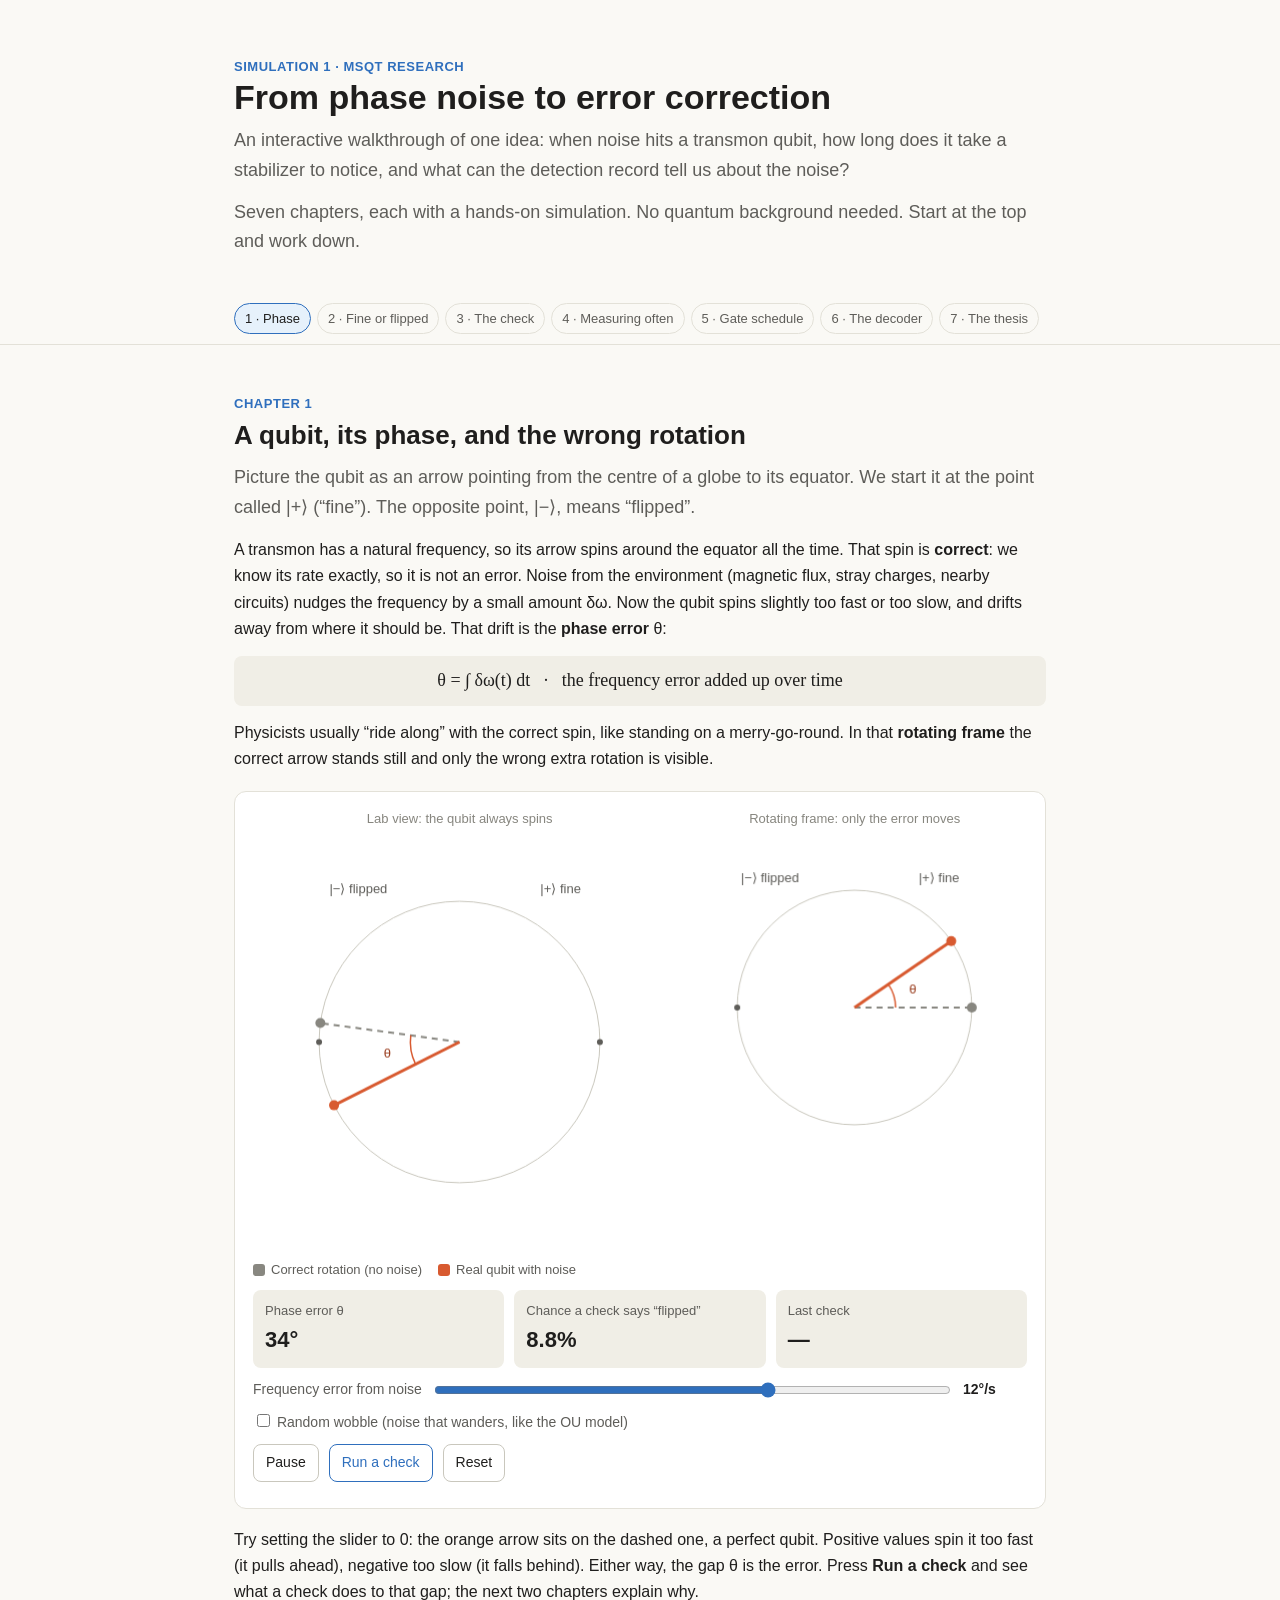
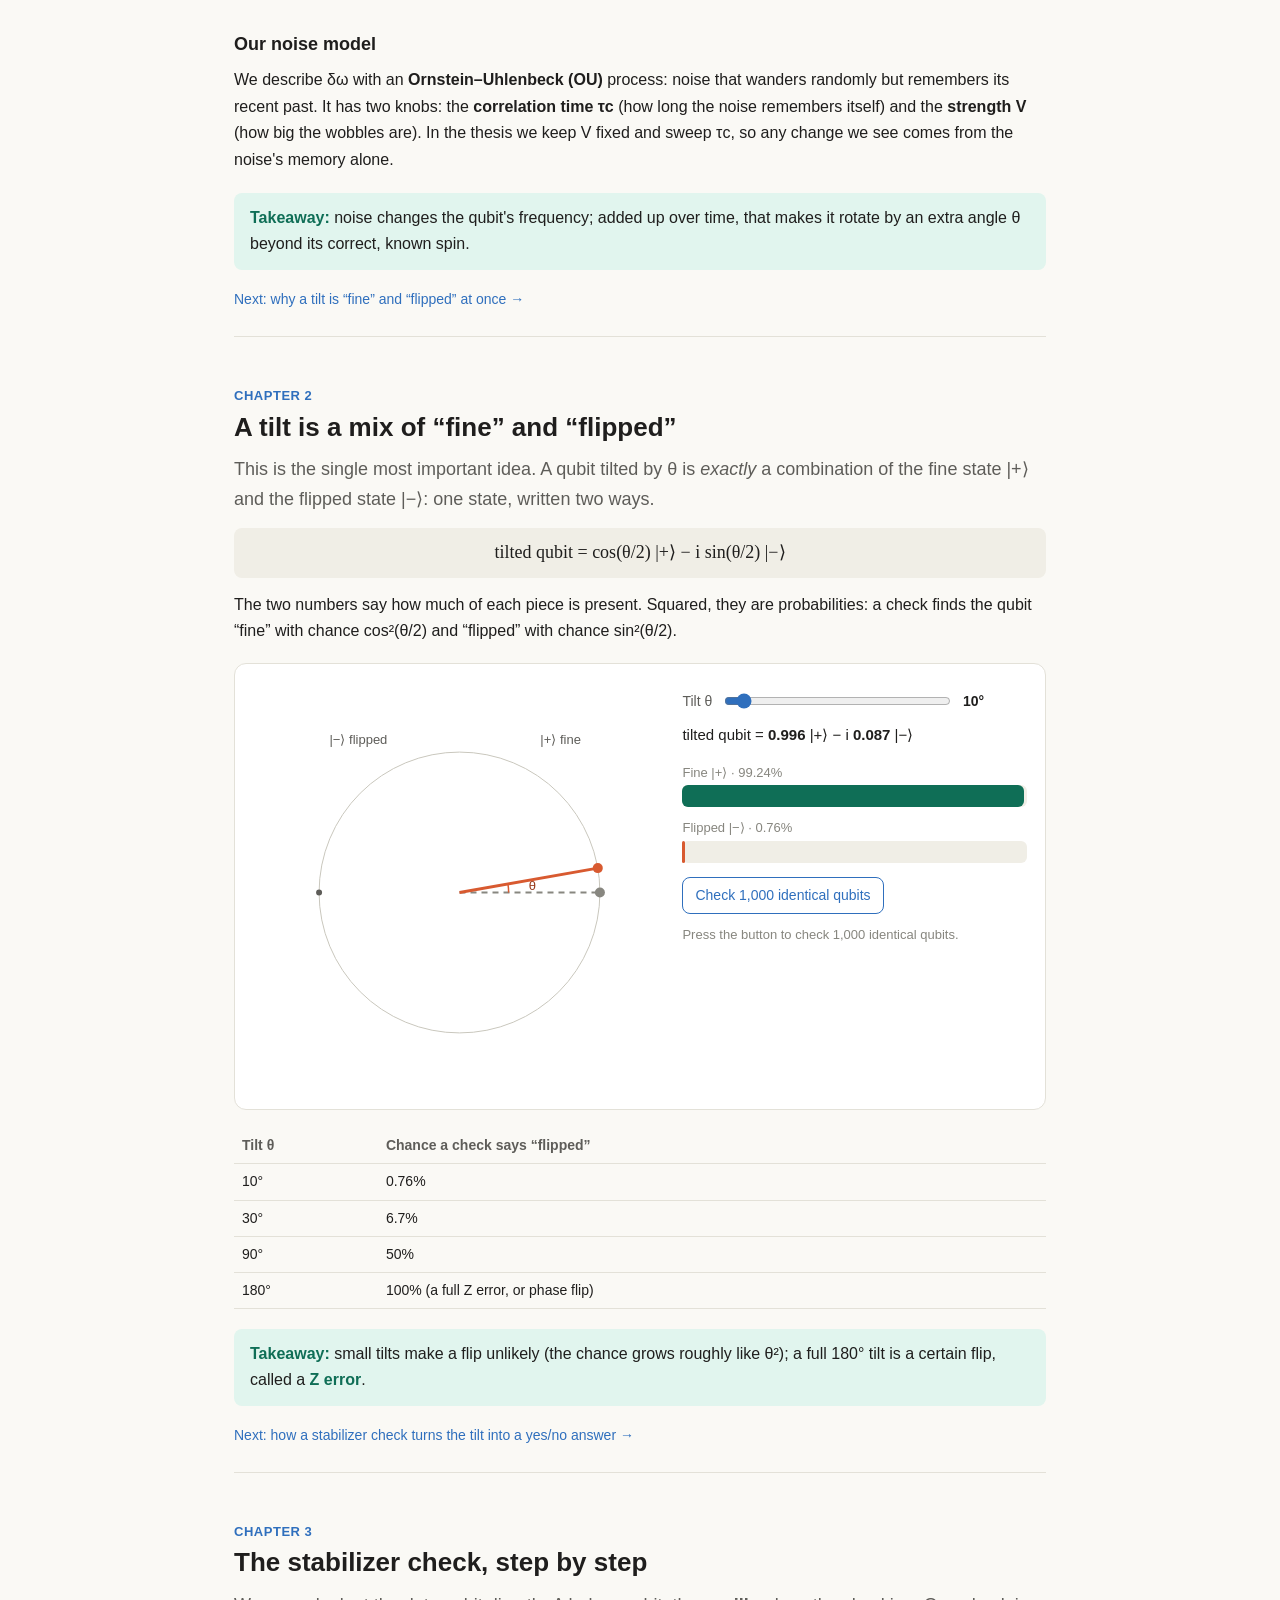
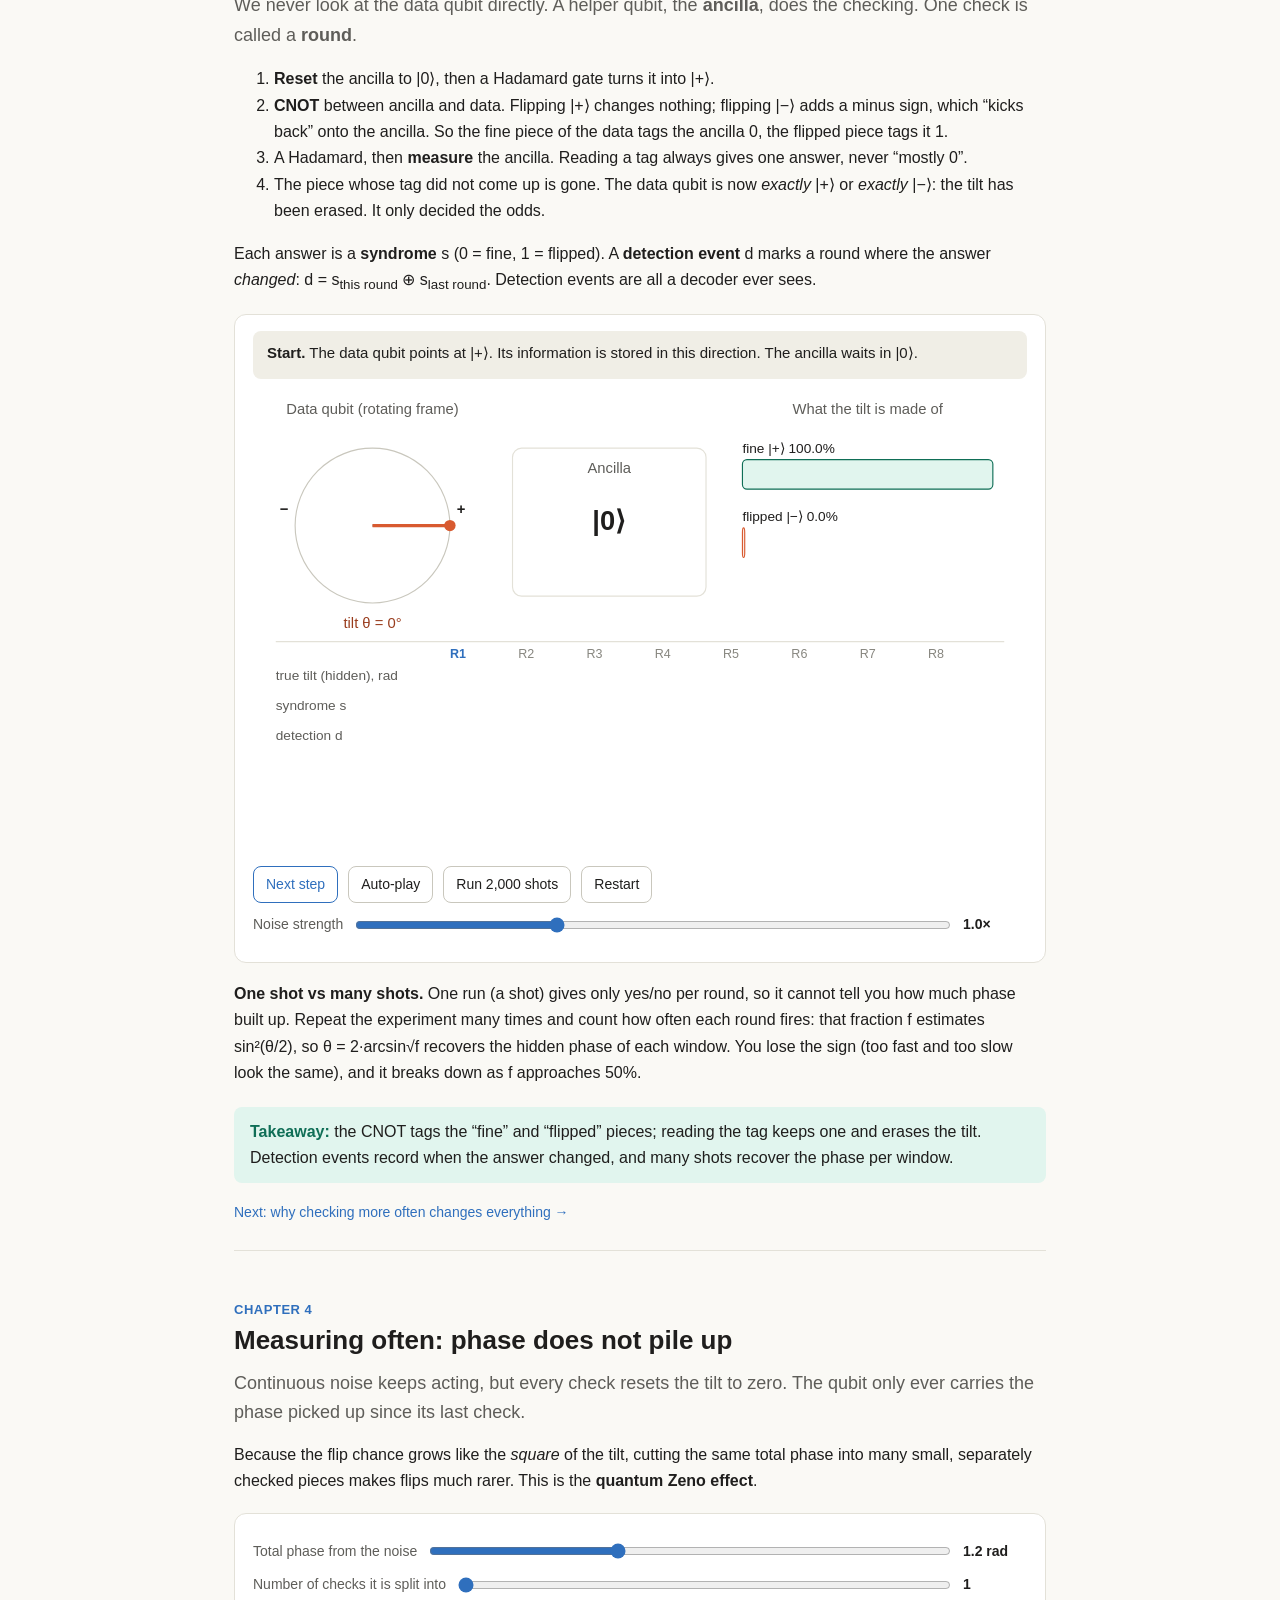
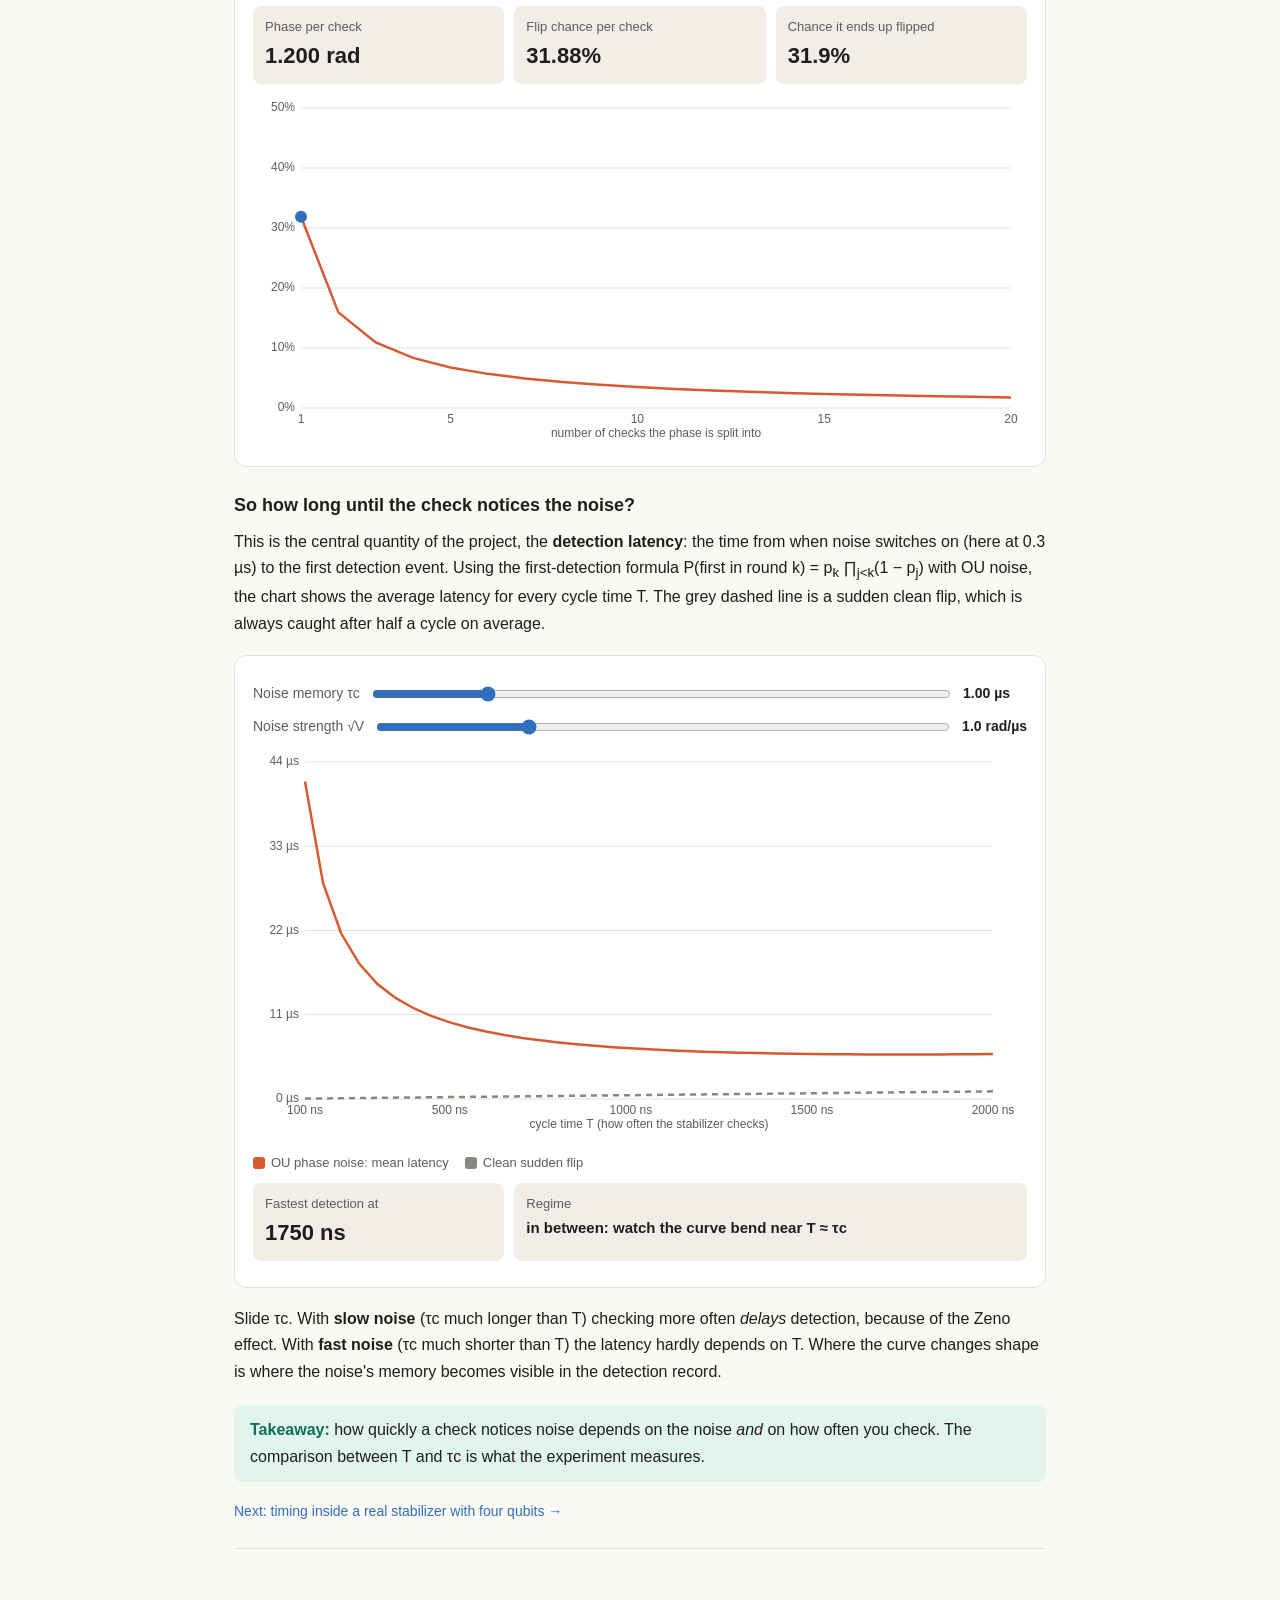
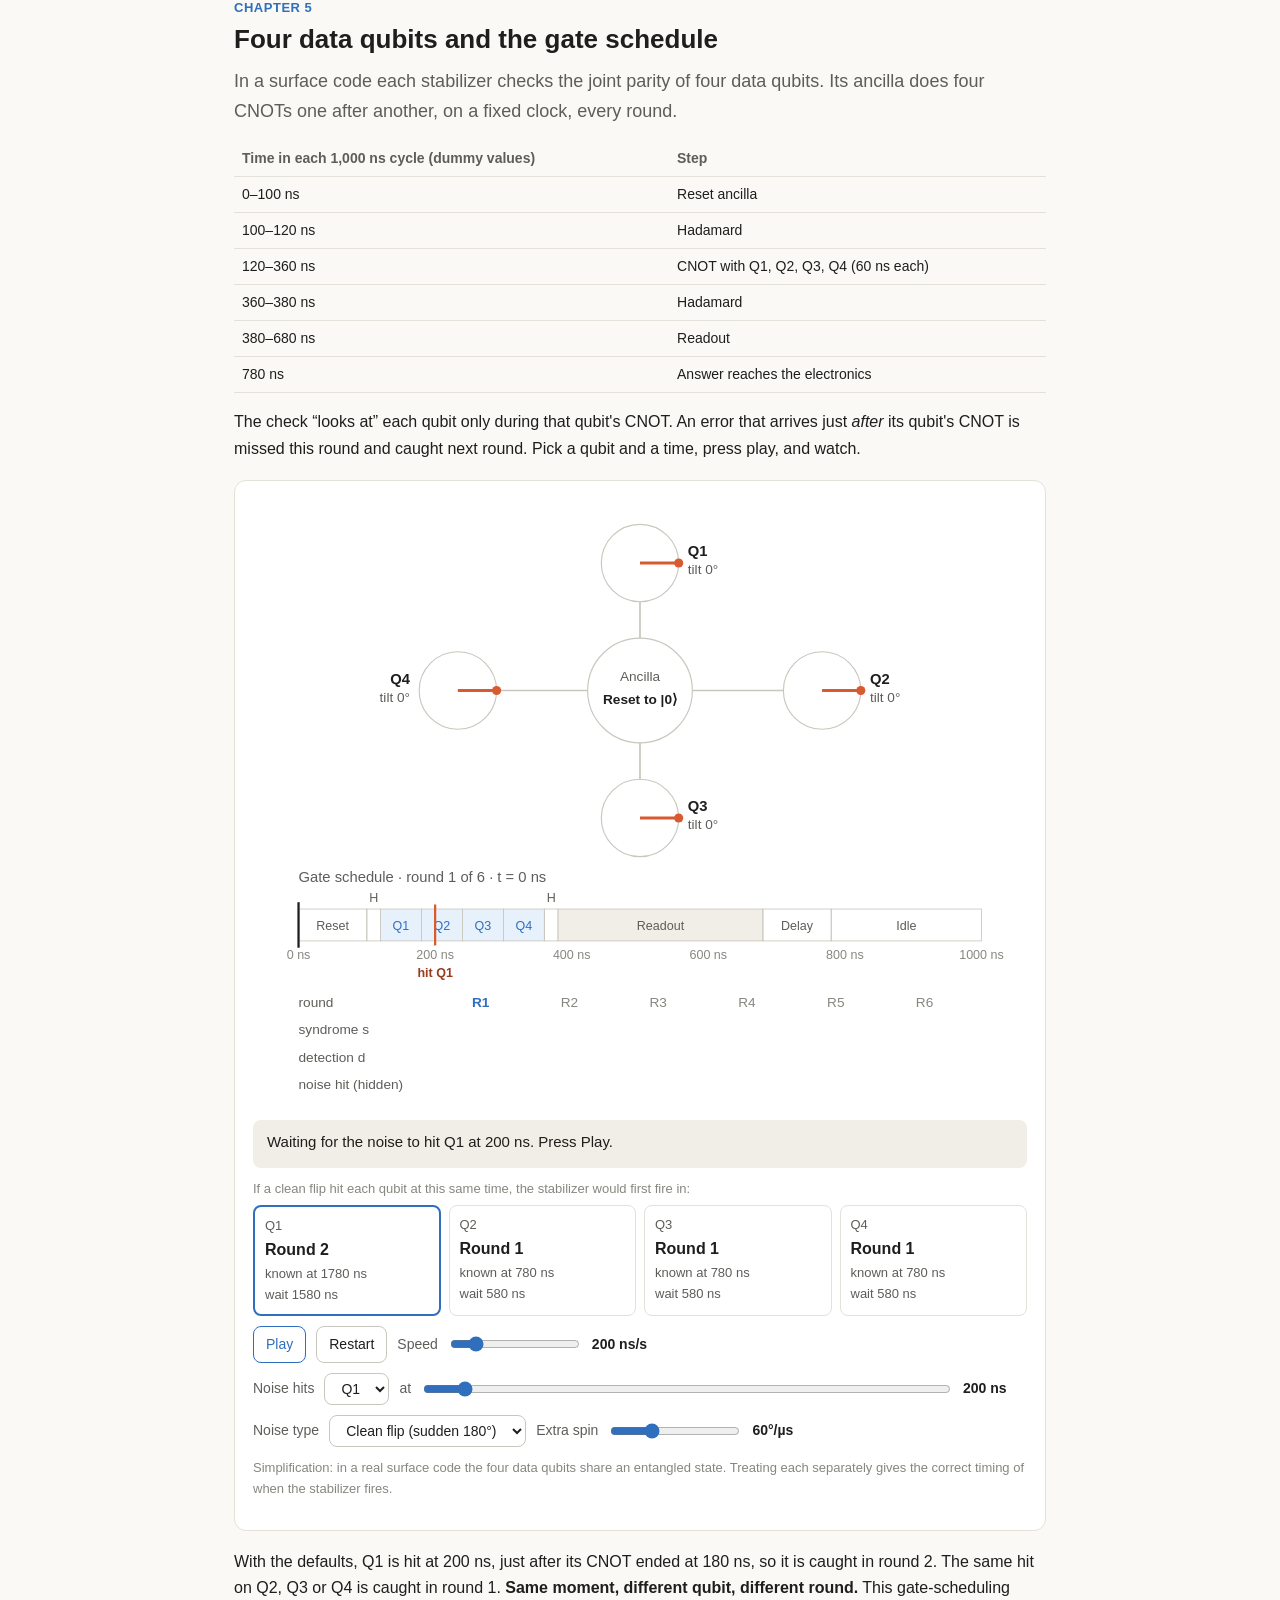
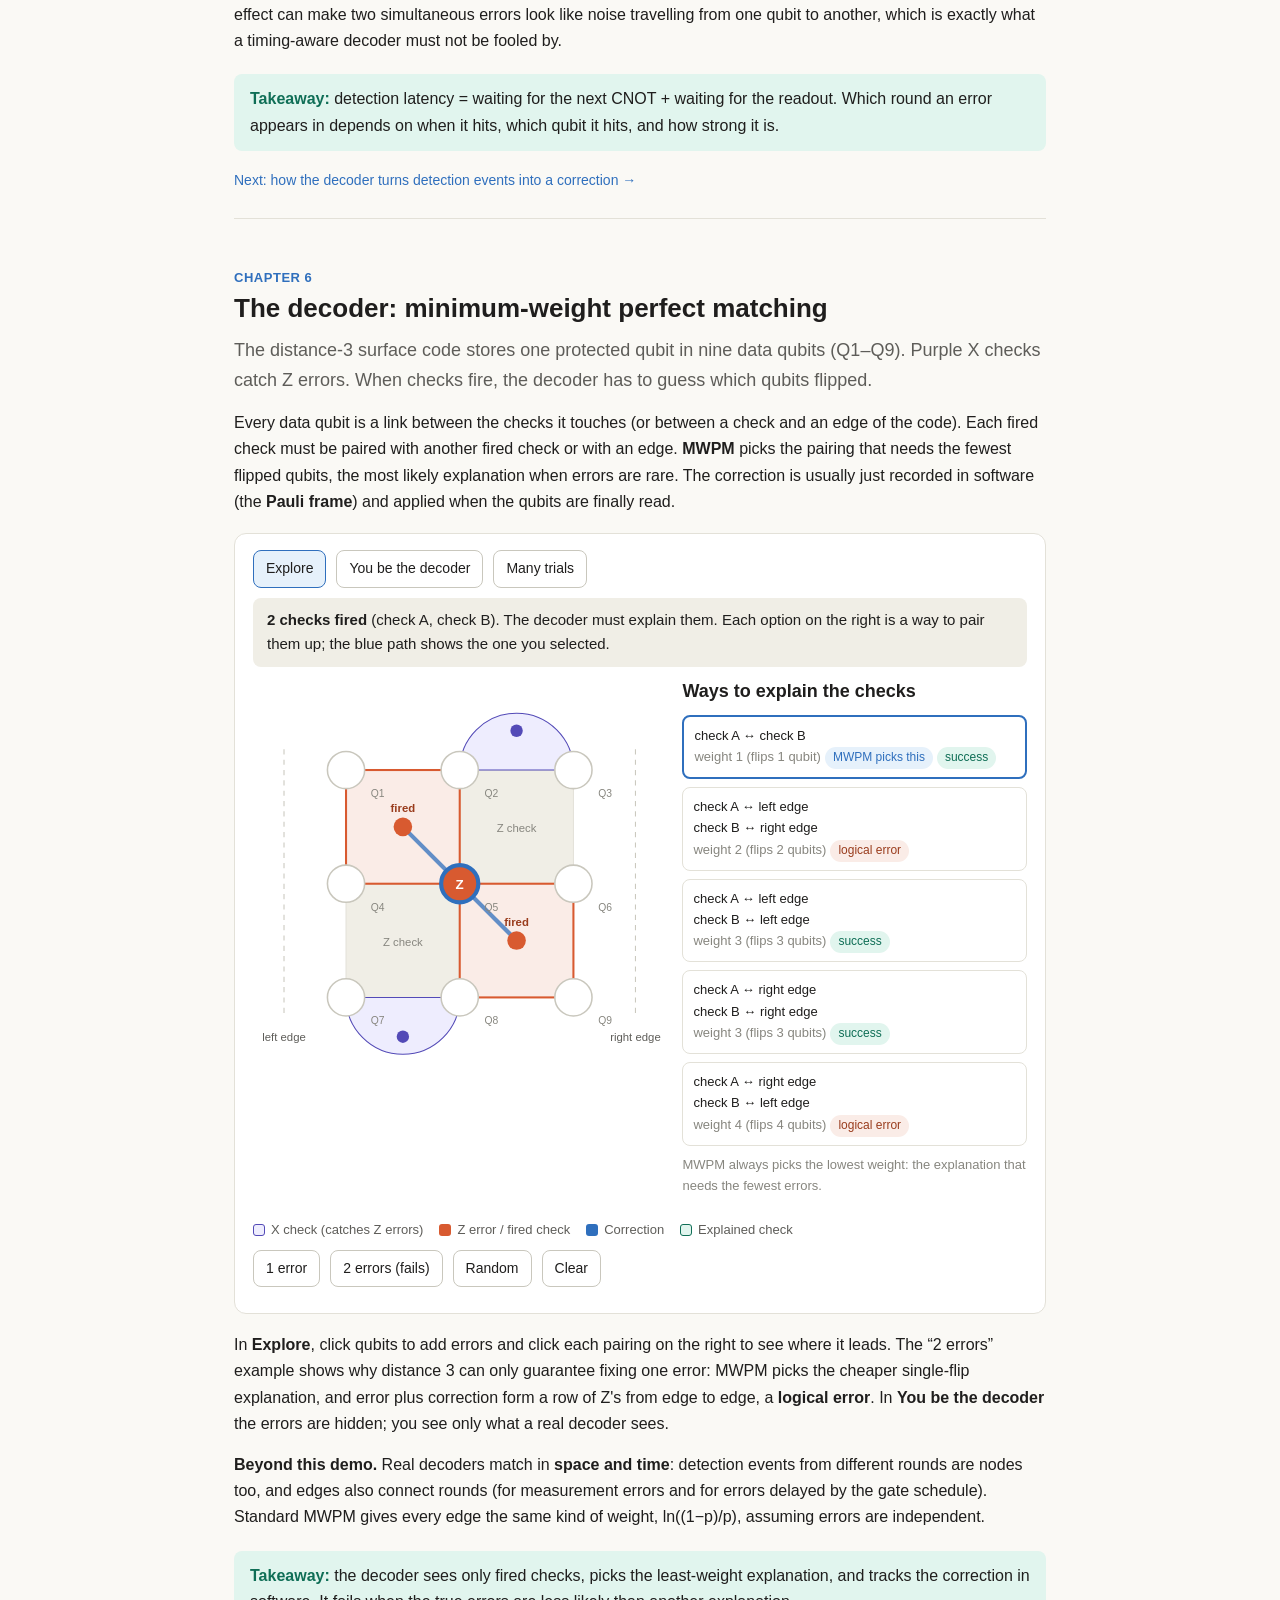
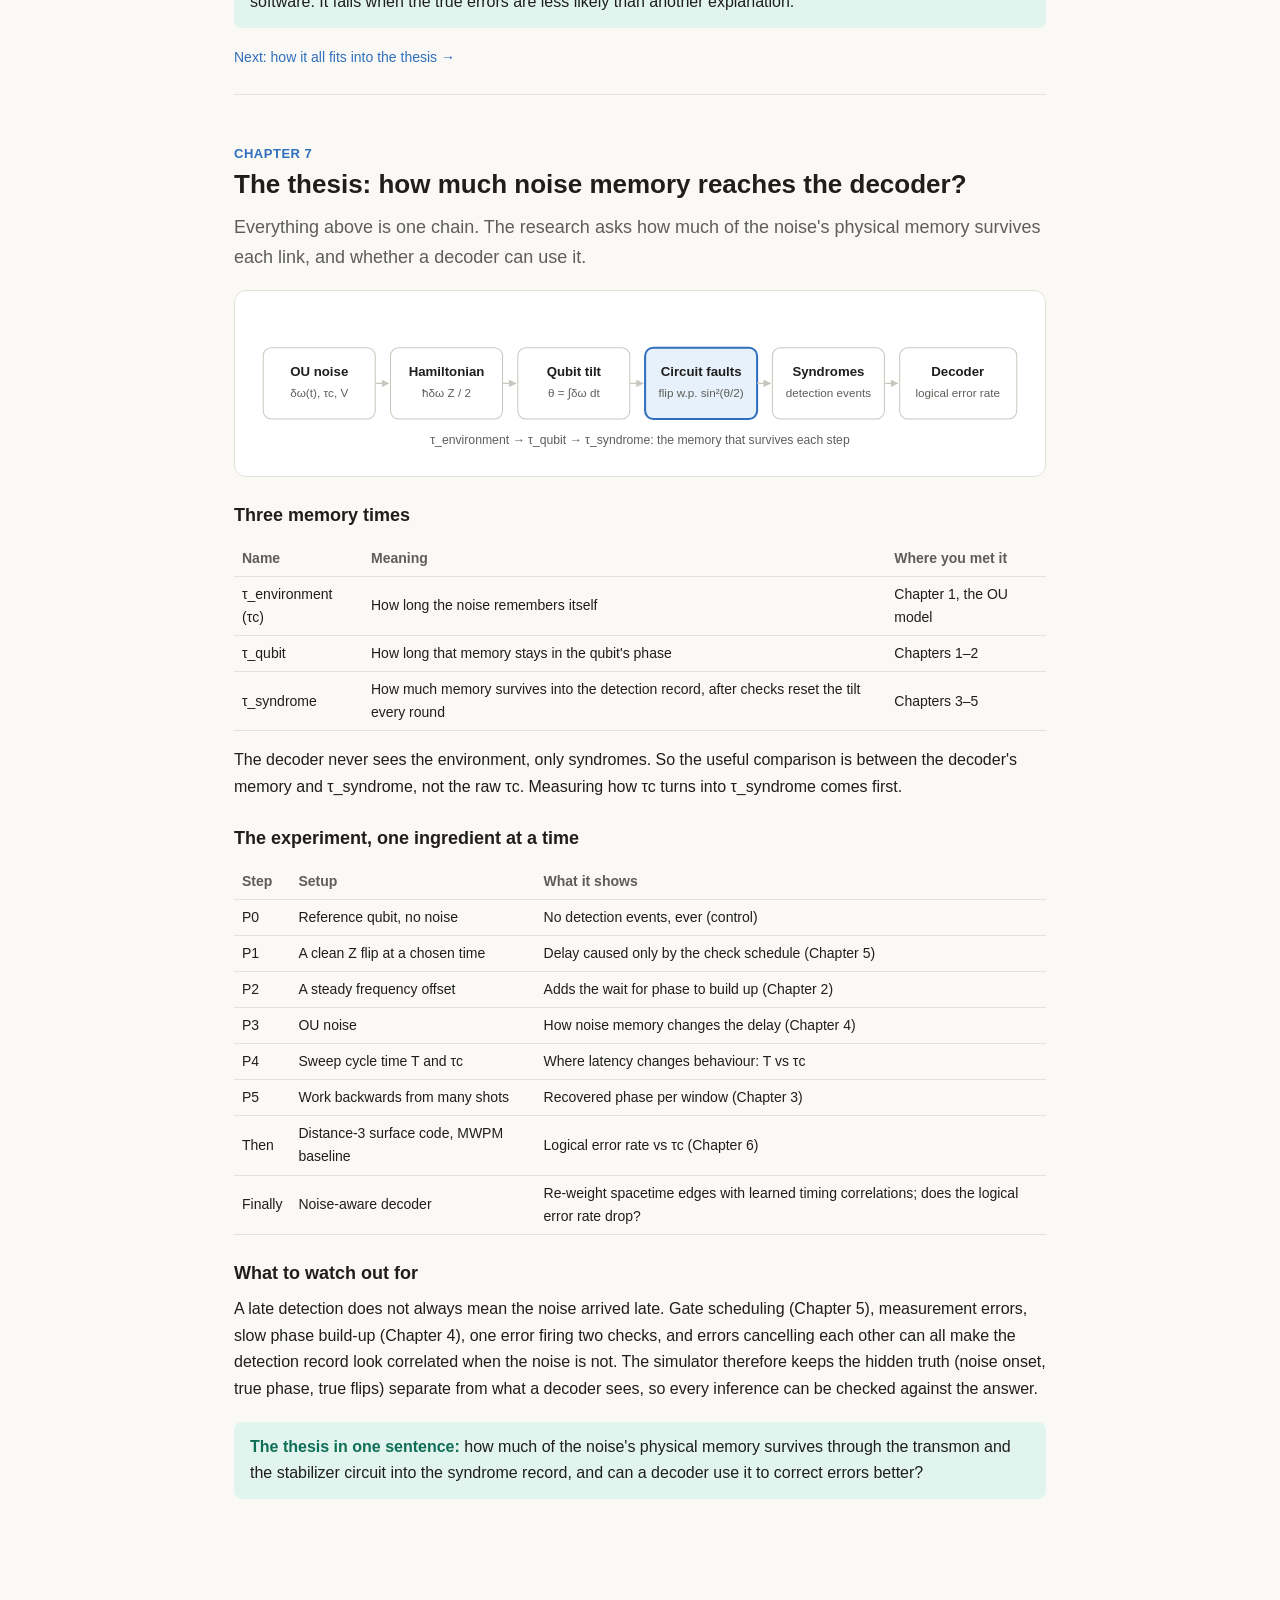
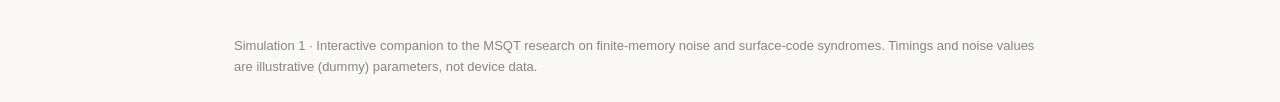
==== index.html @ 0fbb11c5 "Add Simulation 1: interactive walkthrough from phase noise to MWPM decoding Seven chapters: qubit ph" ====
<!DOCTYPE html>
<html lang="en">
<head>
<meta charset="utf-8">
<meta name="viewport" content="width=device-width, initial-scale=1">
<title>Simulation 1 · From phase noise to error correction</title>
<meta name="description" content="Interactive walkthrough: how phase noise on a transmon qubit becomes detection events, and how an MWPM decoder corrects it in a distance-3 surface code.">
<link rel="stylesheet" href="css/style.css">
</head>
<body>

<header class="hero">
  <div class="kicker">Simulation 1 · MSQT research</div>
  <h1>From phase noise to error correction</h1>
  <p>An interactive walkthrough of one idea: when noise hits a transmon qubit, how long does it take a stabilizer to notice, and what can the detection record tell us about the noise?</p>
  <p class="note">Seven chapters, each with a hands-on simulation. No quantum background needed. Start at the top and work down.</p>
</header>

<nav class="toc"><div class="inner">
  <a href="#ch1">1 · Phase</a>
  <a href="#ch2">2 · Fine or flipped</a>
  <a href="#ch3">3 · The check</a>
  <a href="#ch4">4 · Measuring often</a>
  <a href="#ch5">5 · Gate schedule</a>
  <a href="#ch6">6 · The decoder</a>
  <a href="#ch7">7 · The thesis</a>
</div></nav>

<main>

<!-- ===================== CHAPTER 1 ===================== -->
<section class="chapter" id="ch1">
  <div class="kicker">Chapter 1</div>
  <h2>A qubit, its phase, and the wrong rotation</h2>
  <p class="lead">Picture the qubit as an arrow pointing from the centre of a globe to its equator. We start it at the point called |+⟩ (“fine”). The opposite point, |−⟩, means “flipped”.</p>
  <p>A transmon has a natural frequency, so its arrow spins around the equator all the time. That spin is <b>correct</b>: we know its rate exactly, so it is not an error. Noise from the environment (magnetic flux, stray charges, nearby circuits) nudges the frequency by a small amount δω. Now the qubit spins slightly too fast or too slow, and drifts away from where it should be. That drift is the <b>phase error</b> θ:</p>
  <div class="math">θ = ∫ δω(t) dt &nbsp;&nbsp;·&nbsp;&nbsp; the frequency error added up over time</div>
  <p>Physicists usually “ride along” with the correct spin, like standing on a merry-go-round. In that <b>rotating frame</b> the correct arrow stands still and only the wrong extra rotation is visible.</p>

  <div class="demo">
    <div class="two">
      <div><p class="note" style="text-align:center;margin:0">Lab view: the qubit always spins</p><canvas id="ch1-lab" style="width:100%"></canvas></div>
      <div><p class="note" style="text-align:center;margin:0">Rotating frame: only the error moves</p><canvas id="ch1-rot" style="width:100%"></canvas></div>
    </div>
    <div class="key"><span><i class="sw" style="background:var(--gray)"></i>Correct rotation (no noise)</span><span><i class="sw" style="background:var(--coral)"></i>Real qubit with noise</span></div>
    <div class="stats">
      <div class="stat"><span>Phase error θ</span><b id="ch1-theta">0°</b></div>
      <div class="stat"><span>Chance a check says “flipped”</span><b id="ch1-p">0%</b></div>
      <div class="stat"><span>Last check</span><b id="ch1-res">—</b></div>
    </div>
    <div class="row"><label for="ch1-err">Frequency error from noise</label><input type="range" id="ch1-err" min="-40" max="40" step="1" value="12" style="flex:1"><span class="val" id="ch1-errv">12°/s</span></div>
    <div class="row"><label><input type="checkbox" id="ch1-wob"> Random wobble (noise that wanders, like the OU model)</label></div>
    <div class="row"><button id="ch1-play">Pause</button><button id="ch1-check" class="primary">Run a check</button><button id="ch1-reset">Reset</button></div>
  </div>
  <p>Try setting the slider to 0: the orange arrow sits on the dashed one, a perfect qubit. Positive values spin it too fast (it pulls ahead), negative too slow (it falls behind). Either way, the gap θ is the error. Press <b>Run a check</b> and see what a check does to that gap; the next two chapters explain why.</p>
  <h3>Our noise model</h3>
  <p>We describe δω with an <b>Ornstein–Uhlenbeck (OU)</b> process: noise that wanders randomly but remembers its recent past. It has two knobs: the <b>correlation time τc</b> (how long the noise remembers itself) and the <b>strength V</b> (how big the wobbles are). In the thesis we keep V fixed and sweep τc, so any change we see comes from the noise's memory alone.</p>
  <div class="takeaway"><b>Takeaway:</b> noise changes the qubit's frequency; added up over time, that makes it rotate by an extra angle θ beyond its correct, known spin.</div>
  <a class="next" href="#ch2">Next: why a tilt is “fine” and “flipped” at once →</a>
</section>

<!-- ===================== CHAPTER 2 ===================== -->
<section class="chapter" id="ch2">
  <div class="kicker">Chapter 2</div>
  <h2>A tilt is a mix of “fine” and “flipped”</h2>
  <p class="lead">This is the single most important idea. A qubit tilted by θ is <i>exactly</i> a combination of the fine state |+⟩ and the flipped state |−⟩: one state, written two ways.</p>
  <div class="math">tilted qubit = cos(θ/2) |+⟩ − i sin(θ/2) |−⟩</div>
  <p>The two numbers say how much of each piece is present. Squared, they are probabilities: a check finds the qubit “fine” with chance cos²(θ/2) and “flipped” with chance sin²(θ/2).</p>
  <div class="demo">
    <div class="two">
      <canvas id="ch2-globe" style="width:100%"></canvas>
      <div>
        <div class="row"><label for="ch2-theta">Tilt θ</label><input type="range" id="ch2-theta" min="0" max="180" step="1" value="10" style="flex:1"><span class="val" id="ch2-thetav">10°</span></div>
        <p id="ch2-eq" style="font-size:15px"></p>
        <p class="note" style="margin:8px 0 2px">Fine |+⟩ · <span id="ch2-fine"></span></p>
        <div style="background:var(--neutral);border-radius:6px;height:22px"><div id="ch2-bar-fine" style="background:var(--teal);height:22px;border-radius:6px"></div></div>
        <p class="note" style="margin:10px 0 2px">Flipped |−⟩ · <span id="ch2-flip"></span></p>
        <div style="background:var(--neutral);border-radius:6px;height:22px"><div id="ch2-bar-flip" style="background:var(--coral);height:22px;border-radius:6px"></div></div>
        <div class="row" style="margin-top:14px"><button id="ch2-run" class="primary">Check 1,000 identical qubits</button></div>
        <p id="ch2-counts" class="note"></p>
      </div>
    </div>
  </div>
  <table class="simple">
    <tr><th>Tilt θ</th><th>Chance a check says “flipped”</th></tr>
    <tr><td>10°</td><td>0.76%</td></tr><tr><td>30°</td><td>6.7%</td></tr><tr><td>90°</td><td>50%</td></tr><tr><td>180°</td><td>100% (a full Z error, or phase flip)</td></tr>
  </table>
  <div class="takeaway"><b>Takeaway:</b> small tilts make a flip unlikely (the chance grows roughly like θ²); a full 180° tilt is a certain flip, called a <b>Z error</b>.</div>
  <a class="next" href="#ch3">Next: how a stabilizer check turns the tilt into a yes/no answer →</a>
</section>

<!-- ===================== CHAPTER 3 ===================== -->
<section class="chapter" id="ch3">
  <div class="kicker">Chapter 3</div>
  <h2>The stabilizer check, step by step</h2>
  <p class="lead">We never look at the data qubit directly. A helper qubit, the <b>ancilla</b>, does the checking. One check is called a <b>round</b>.</p>
  <ol>
    <li><b>Reset</b> the ancilla to |0⟩, then a Hadamard gate turns it into |+⟩.</li>
    <li><b>CNOT</b> between ancilla and data. Flipping |+⟩ changes nothing; flipping |−⟩ adds a minus sign, which “kicks back” onto the ancilla. So the fine piece of the data tags the ancilla 0, the flipped piece tags it 1.</li>
    <li>A Hadamard, then <b>measure</b> the ancilla. Reading a tag always gives one answer, never “mostly 0”.</li>
    <li>The piece whose tag did not come up is gone. The data qubit is now <i>exactly</i> |+⟩ or <i>exactly</i> |−⟩: the tilt has been erased. It only decided the odds.</li>
  </ol>
  <p>Each answer is a <b>syndrome</b> s (0 = fine, 1 = flipped). A <b>detection event</b> d marks a round where the answer <i>changed</i>: d = s<sub>this round</sub> ⊕ s<sub>last round</sub>. Detection events are all a decoder ever sees.</p>
  <div class="demo">
    <div class="caption" id="ch3-cap"></div>
    <svg id="ch3-sv" viewBox="0 0 680 410"></svg>
    <div class="row"><button id="ch3-next" class="primary">Next step</button><button id="ch3-auto">Auto-play</button><button id="ch3-shots">Run 2,000 shots</button><button id="ch3-reset">Restart</button></div>
    <div class="row"><label for="ch3-scale">Noise strength</label><input type="range" id="ch3-scale" min="0.5" max="2" step="0.1" value="1" style="flex:1"><span class="val" id="ch3-scalev">1.0×</span></div>
  </div>
  <p><b>One shot vs many shots.</b> One run (a shot) gives only yes/no per round, so it cannot tell you how much phase built up. Repeat the experiment many times and count how often each round fires: that fraction f estimates sin²(θ/2), so θ = 2·arcsin√f recovers the hidden phase of each window. You lose the sign (too fast and too slow look the same), and it breaks down as f approaches 50%.</p>
  <div class="takeaway"><b>Takeaway:</b> the CNOT tags the “fine” and “flipped” pieces; reading the tag keeps one and erases the tilt. Detection events record when the answer changed, and many shots recover the phase per window.</div>
  <a class="next" href="#ch4">Next: why checking more often changes everything →</a>
</section>

<!-- ===================== CHAPTER 4 ===================== -->
<section class="chapter" id="ch4">
  <div class="kicker">Chapter 4</div>
  <h2>Measuring often: phase does not pile up</h2>
  <p class="lead">Continuous noise keeps acting, but every check resets the tilt to zero. The qubit only ever carries the phase picked up since its last check.</p>
  <p>Because the flip chance grows like the <i>square</i> of the tilt, cutting the same total phase into many small, separately checked pieces makes flips much rarer. This is the <b>quantum Zeno effect</b>.</p>
  <div class="demo">
    <div class="row"><label for="ch4-total">Total phase from the noise</label><input type="range" id="ch4-total" min="0.2" max="3" step="0.1" value="1.2" style="flex:1"><span class="val" id="ch4-totalv"></span></div>
    <div class="row"><label for="ch4-n">Number of checks it is split into</label><input type="range" id="ch4-n" min="1" max="20" step="1" value="1" style="flex:1"><span class="val" id="ch4-nv"></span></div>
    <div class="stats">
      <div class="stat"><span>Phase per check</span><b id="ch4-per"></b></div>
      <div class="stat"><span>Flip chance per check</span><b id="ch4-pper"></b></div>
      <div class="stat"><span>Chance it ends up flipped</span><b id="ch4-end"></b></div>
    </div>
    <canvas id="ch4-zeno" style="width:100%"></canvas>
  </div>
  <h3>So how long until the check notices the noise?</h3>
  <p>This is the central quantity of the project, the <b>detection latency</b>: the time from when noise switches on (here at 0.3 µs) to the first detection event. Using the first-detection formula P(first in round k) = p<sub>k</sub> ∏<sub>j&lt;k</sub>(1 − p<sub>j</sub>) with OU noise, the chart shows the average latency for every cycle time T. The grey dashed line is a sudden clean flip, which is always caught after half a cycle on average.</p>
  <div class="demo">
    <div class="row"><label for="ch4-tc">Noise memory τc</label><input type="range" id="ch4-tc" min="0.05" max="5" step="0.05" value="1" style="flex:1"><span class="val" id="ch4-tcv"></span></div>
    <div class="row"><label for="ch4-sig">Noise strength √V</label><input type="range" id="ch4-sig" min="0.3" max="3" step="0.1" value="1" style="flex:1"><span class="val" id="ch4-sigv"></span></div>
    <canvas id="ch4-lat" style="width:100%"></canvas>
    <div class="key"><span><i class="sw" style="background:var(--coral)"></i>OU phase noise: mean latency</span><span><i class="sw" style="background:var(--gray)"></i>Clean sudden flip</span></div>
    <div class="stats">
      <div class="stat"><span>Fastest detection at</span><b id="ch4-best"></b></div>
      <div class="stat" style="grid-column:span 2"><span>Regime</span><b id="ch4-regime" style="font-size:15px"></b></div>
    </div>
  </div>
  <p>Slide τc. With <b>slow noise</b> (τc much longer than T) checking more often <i>delays</i> detection, because of the Zeno effect. With <b>fast noise</b> (τc much shorter than T) the latency hardly depends on T. Where the curve changes shape is where the noise's memory becomes visible in the detection record.</p>
  <div class="takeaway"><b>Takeaway:</b> how quickly a check notices noise depends on the noise <i>and</i> on how often you check. The comparison between T and τc is what the experiment measures.</div>
  <a class="next" href="#ch5">Next: timing inside a real stabilizer with four qubits →</a>
</section>

<!-- ===================== CHAPTER 5 ===================== -->
<section class="chapter" id="ch5">
  <div class="kicker">Chapter 5</div>
  <h2>Four data qubits and the gate schedule</h2>
  <p class="lead">In a surface code each stabilizer checks the joint parity of four data qubits. Its ancilla does four CNOTs one after another, on a fixed clock, every round.</p>
  <table class="simple">
    <tr><th>Time in each 1,000 ns cycle (dummy values)</th><th>Step</th></tr>
    <tr><td>0–100 ns</td><td>Reset ancilla</td></tr><tr><td>100–120 ns</td><td>Hadamard</td></tr>
    <tr><td>120–360 ns</td><td>CNOT with Q1, Q2, Q3, Q4 (60 ns each)</td></tr><tr><td>360–380 ns</td><td>Hadamard</td></tr>
    <tr><td>380–680 ns</td><td>Readout</td></tr><tr><td>780 ns</td><td>Answer reaches the electronics</td></tr>
  </table>
  <p>The check “looks at” each qubit only during that qubit's CNOT. An error that arrives just <i>after</i> its qubit's CNOT is missed this round and caught next round. Pick a qubit and a time, press play, and watch.</p>
  <div class="demo">
    <svg id="ch5-sv" viewBox="0 0 680 540"></svg>
    <div class="caption" id="ch5-ans" style="margin-top:8px"></div>
    <p class="note" style="margin:6px 0">If a clean flip hit each qubit at this same time, the stabilizer would first fire in:</p>
    <div class="cards4" id="ch5-pred"></div>
    <div class="row"><button id="ch5-play" class="primary">Play</button><button id="ch5-reset">Restart</button><label for="ch5-speed">Speed</label><input type="range" id="ch5-speed" min="50" max="1000" step="50" value="200" style="width:130px"><span class="val" id="ch5-speedv">200 ns/s</span></div>
    <div class="row"><label for="ch5-q">Noise hits</label><select id="ch5-q"><option value="0">Q1</option><option value="1">Q2</option><option value="2">Q3</option><option value="3">Q4</option></select>
      <label for="ch5-t">at</label><input type="range" id="ch5-t" min="0" max="3000" step="10" value="200" style="flex:1"><span class="val" id="ch5-tv">200 ns</span></div>
    <div class="row"><label for="ch5-mode">Noise type</label><select id="ch5-mode"><option value="clean">Clean flip (sudden 180°)</option><option value="grad">Gradual (spins too fast)</option></select>
      <label for="ch5-rate">Extra spin</label><input type="range" id="ch5-rate" min="10" max="180" step="5" value="60" style="width:130px"><span class="val" id="ch5-ratev">60°/µs</span></div>
    <p class="note">Simplification: in a real surface code the four data qubits share an entangled state. Treating each separately gives the correct timing of when the stabilizer fires.</p>
  </div>
  <p>With the defaults, Q1 is hit at 200 ns, just after its CNOT ended at 180 ns, so it is caught in round 2. The same hit on Q2, Q3 or Q4 is caught in round 1. <b>Same moment, different qubit, different round.</b> This gate-scheduling effect can make two simultaneous errors look like noise travelling from one qubit to another, which is exactly what a timing-aware decoder must not be fooled by.</p>
  <div class="takeaway"><b>Takeaway:</b> detection latency = waiting for the next CNOT + waiting for the readout. Which round an error appears in depends on when it hits, which qubit it hits, and how strong it is.</div>
  <a class="next" href="#ch6">Next: how the decoder turns detection events into a correction →</a>
</section>

<!-- ===================== CHAPTER 6 ===================== -->
<section class="chapter" id="ch6">
  <div class="kicker">Chapter 6</div>
  <h2>The decoder: minimum-weight perfect matching</h2>
  <p class="lead">The distance-3 surface code stores one protected qubit in nine data qubits (Q1–Q9). Purple X checks catch Z errors. When checks fire, the decoder has to guess which qubits flipped.</p>
  <p>Every data qubit is a link between the checks it touches (or between a check and an edge of the code). Each fired check must be paired with another fired check or with an edge. <b>MWPM</b> picks the pairing that needs the fewest flipped qubits, the most likely explanation when errors are rare. The correction is usually just recorded in software (the <b>Pauli frame</b>) and applied when the qubits are finally read.</p>
  <div class="demo">
    <div class="row" style="margin-top:0"><button id="ch6-m-explore">Explore</button><button id="ch6-m-game">You be the decoder</button><button id="ch6-m-stats">Many trials</button></div>
    <div id="ch6-board">
      <div class="caption" id="ch6-cap"></div>
      <div class="two"><svg id="ch6-sv" viewBox="0 0 400 370"></svg><div id="ch6-pan" style="font-size:14px"></div></div>
      <div class="key"><span><i class="sw" style="background:var(--purple-bg);border:1px solid var(--purple)"></i>X check (catches Z errors)</span><span><i class="sw" style="background:var(--coral)"></i>Z error / fired check</span><span><i class="sw" style="background:var(--accent)"></i>Correction</span><span><i class="sw" style="background:var(--teal-bg);border:1px solid var(--teal)"></i>Explained check</span></div>
    </div>
    <div class="row" id="ch6-c-explore"><button id="ch6-ex1">1 error</button><button id="ch6-ex2">2 errors (fails)</button><button id="ch6-rand">Random</button><button id="ch6-clear">Clear</button></div>
    <div class="row" id="ch6-c-game"><button id="ch6-new">New puzzle</button><button id="ch6-submit" class="primary">Submit my correction</button><button id="ch6-showdec">Show MWPM's answer</button></div>
    <div class="row" id="ch6-c-stats"><label for="ch6-p">Error chance per qubit</label><input type="range" id="ch6-p" min="0.01" max="0.3" step="0.01" value="0.02" style="flex:1"><span class="val" id="ch6-pv">2%</span><button id="ch6-run" class="primary">Run 20,000 shots</button></div>
    <div id="ch6-stat"><p class="note">Press “Run 20,000 shots”.</p></div>
  </div>
  <p>In <b>Explore</b>, click qubits to add errors and click each pairing on the right to see where it leads. The “2 errors” example shows why distance 3 can only guarantee fixing one error: MWPM picks the cheaper single-flip explanation, and error plus correction form a row of Z's from edge to edge, a <b>logical error</b>. In <b>You be the decoder</b> the errors are hidden; you see only what a real decoder sees.</p>
  <p><b>Beyond this demo.</b> Real decoders match in <b>space and time</b>: detection events from different rounds are nodes too, and edges also connect rounds (for measurement errors and for errors delayed by the gate schedule). Standard MWPM gives every edge the same kind of weight, ln((1−p)/p), assuming errors are independent.</p>
  <div class="takeaway"><b>Takeaway:</b> the decoder sees only fired checks, picks the least-weight explanation, and tracks the correction in software. It fails when the true errors are less likely than another explanation.</div>
  <a class="next" href="#ch7">Next: how it all fits into the thesis →</a>
</section>

<!-- ===================== CHAPTER 7 ===================== -->
<section class="chapter" id="ch7">
  <div class="kicker">Chapter 7</div>
  <h2>The thesis: how much noise memory reaches the decoder?</h2>
  <p class="lead">Everything above is one chain. The research asks how much of the noise's physical memory survives each link, and whether a decoder can use it.</p>
  <div class="demo">
    <svg viewBox="0 0 760 150" role="img" aria-label="Chain from OU noise to logical error rate">
      <defs><marker id="ar" viewBox="0 0 10 10" refX="9" refY="5" markerWidth="6" markerHeight="6" orient="auto"><path d="M0 0L10 5L0 10z" fill="var(--border-strong)"/></marker></defs>
      <g font-size="13" text-anchor="middle">
        <rect x="10" y="40" width="110" height="70" rx="8" fill="none" stroke="var(--border-strong)"/><text x="65" y="68" fill="var(--text)" font-weight="600">OU noise</text><text x="65" y="88" fill="var(--text2)" font-size="11.5">δω(t), τc, V</text>
        <rect x="135" y="40" width="110" height="70" rx="8" fill="none" stroke="var(--border-strong)"/><text x="190" y="68" fill="var(--text)" font-weight="600">Hamiltonian</text><text x="190" y="88" fill="var(--text2)" font-size="11.5">ħδω Z / 2</text>
        <rect x="260" y="40" width="110" height="70" rx="8" fill="none" stroke="var(--border-strong)"/><text x="315" y="68" fill="var(--text)" font-weight="600">Qubit tilt</text><text x="315" y="88" fill="var(--text2)" font-size="11.5">θ = ∫δω dt</text>
        <rect x="385" y="40" width="110" height="70" rx="8" fill="var(--accent-bg)" stroke="var(--accent)" stroke-width="2"/><text x="440" y="68" fill="var(--text)" font-weight="600">Circuit faults</text><text x="440" y="88" fill="var(--text2)" font-size="11.5">flip w.p. sin²(θ/2)</text>
        <rect x="510" y="40" width="110" height="70" rx="8" fill="none" stroke="var(--border-strong)"/><text x="565" y="68" fill="var(--text)" font-weight="600">Syndromes</text><text x="565" y="88" fill="var(--text2)" font-size="11.5">detection events</text>
        <rect x="635" y="40" width="115" height="70" rx="8" fill="none" stroke="var(--border-strong)"/><text x="692" y="68" fill="var(--text)" font-weight="600">Decoder</text><text x="692" y="88" fill="var(--text2)" font-size="11.5">logical error rate</text>
      </g>
      <g stroke="var(--border-strong)" stroke-width="1.25" marker-end="url(#ar)"><line x1="120" y1="75" x2="133" y2="75"/><line x1="245" y1="75" x2="258" y2="75"/><line x1="370" y1="75" x2="383" y2="75"/><line x1="495" y1="75" x2="508" y2="75"/><line x1="620" y1="75" x2="633" y2="75"/></g>
      <text x="380" y="135" text-anchor="middle" font-size="12" fill="var(--text2)">τ_environment → τ_qubit → τ_syndrome: the memory that survives each step</text>
    </svg>
  </div>
  <h3>Three memory times</h3>
  <table class="simple">
    <tr><th>Name</th><th>Meaning</th><th>Where you met it</th></tr>
    <tr><td>τ_environment (τc)</td><td>How long the noise remembers itself</td><td>Chapter 1, the OU model</td></tr>
    <tr><td>τ_qubit</td><td>How long that memory stays in the qubit's phase</td><td>Chapters 1–2</td></tr>
    <tr><td>τ_syndrome</td><td>How much memory survives into the detection record, after checks reset the tilt every round</td><td>Chapters 3–5</td></tr>
  </table>
  <p>The decoder never sees the environment, only syndromes. So the useful comparison is between the decoder's memory and τ_syndrome, not the raw τc. Measuring how τc turns into τ_syndrome comes first.</p>
  <h3>The experiment, one ingredient at a time</h3>
  <table class="simple">
    <tr><th>Step</th><th>Setup</th><th>What it shows</th></tr>
    <tr><td>P0</td><td>Reference qubit, no noise</td><td>No detection events, ever (control)</td></tr>
    <tr><td>P1</td><td>A clean Z flip at a chosen time</td><td>Delay caused only by the check schedule (Chapter 5)</td></tr>
    <tr><td>P2</td><td>A steady frequency offset</td><td>Adds the wait for phase to build up (Chapter 2)</td></tr>
    <tr><td>P3</td><td>OU noise</td><td>How noise memory changes the delay (Chapter 4)</td></tr>
    <tr><td>P4</td><td>Sweep cycle time T and τc</td><td>Where latency changes behaviour: T vs τc</td></tr>
    <tr><td>P5</td><td>Work backwards from many shots</td><td>Recovered phase per window (Chapter 3)</td></tr>
    <tr><td>Then</td><td>Distance-3 surface code, MWPM baseline</td><td>Logical error rate vs τc (Chapter 6)</td></tr>
    <tr><td>Finally</td><td>Noise-aware decoder</td><td>Re-weight spacetime edges with learned timing correlations; does the logical error rate drop?</td></tr>
  </table>
  <h3>What to watch out for</h3>
  <p>A late detection does not always mean the noise arrived late. Gate scheduling (Chapter 5), measurement errors, slow phase build-up (Chapter 4), one error firing two checks, and errors cancelling each other can all make the detection record look correlated when the noise is not. The simulator therefore keeps the hidden truth (noise onset, true phase, true flips) separate from what a decoder sees, so every inference can be checked against the answer.</p>
  <div class="takeaway"><b>The thesis in one sentence:</b> how much of the noise's physical memory survives through the transmon and the stabilizer circuit into the syndrome record, and can a decoder use it to correct errors better?</div>
</section>

</main>

<footer>
  Simulation 1 · Interactive companion to the MSQT research on finite-memory noise and surface-code syndromes. Timings and noise values are illustrative (dummy) parameters, not device data.
</footer>

<script src="js/common.js"></script>
<script src="js/ch1-phase.js"></script>
<script src="js/ch2-tilt.js"></script>
<script src="js/ch3-check.js"></script>
<script src="js/ch4-zeno.js"></script>
<script src="js/ch5-schedule.js"></script>
<script src="js/ch6-mwpm.js"></script>
</body>
</html>
---- css/style.css ----
:root {
  --bg: #faf9f5;
  --surface: #ffffff;
  --neutral: #f0eee6;
  --text: #1f1e1d;
  --text2: #5e5d59;
  --muted: #87867f;
  --border: #e3e1d8;
  --border-strong: #c9c7bd;
  --accent: #2f6fbd;
  --accent-bg: #e6f1fb;
  --coral: #d85a30;
  --coral-dark: #993c1d;
  --coral-bg: #faece7;
  --teal: #0f6e56;
  --teal-bg: #e1f5ee;
  --purple: #534ab7;
  --purple-bg: #eeedfe;
  --gray: #888780;
  --radius: 8px;
  --font: -apple-system, BlinkMacSystemFont, "Segoe UI", Inter, Helvetica, Arial, sans-serif;
}
@media (prefers-color-scheme: dark) {
  :root {
    --bg: #1a1a19;
    --surface: #242423;
    --neutral: #2c2c2a;
    --text: #ececea;
    --text2: #b4b2a9;
    --muted: #888780;
    --border: #3a3a38;
    --border-strong: #55554f;
    --accent: #85b7eb;
    --accent-bg: #0c447c;
    --coral: #f0997b;
    --coral-dark: #f5c4b3;
    --coral-bg: #4a1b0c;
    --teal: #5dcaa5;
    --teal-bg: #04342c;
    --purple: #afa9ec;
    --purple-bg: #26215c;
    --gray: #b4b2a9;
  }
}
* { box-sizing: border-box; }
html { scroll-behavior: smooth; }
body {
  margin: 0;
  background: var(--bg);
  color: var(--text);
  font-family: var(--font);
  font-size: 16px;
  line-height: 1.65;
}
header.hero {
  max-width: 860px;
  margin: 0 auto;
  padding: 56px 24px 24px;
}
header.hero h1 { font-size: 34px; font-weight: 600; margin: 0 0 8px; line-height: 1.2; }
header.hero p { color: var(--text2); font-size: 18px; margin: 0 0 12px; }
nav.toc {
  position: sticky;
  top: 0;
  z-index: 10;
  background: var(--bg);
  border-bottom: 1px solid var(--border);
}
nav.toc .inner {
  max-width: 860px;
  margin: 0 auto;
  padding: 10px 24px;
  display: flex;
  gap: 6px;
  flex-wrap: wrap;
}
nav.toc a {
  font-size: 13px;
  color: var(--text2);
  text-decoration: none;
  padding: 4px 10px;
  border-radius: 999px;
  border: 1px solid var(--border);
}
nav.toc a:hover, nav.toc a.active { color: var(--text); border-color: var(--accent); background: var(--accent-bg); }
main { max-width: 860px; margin: 0 auto; padding: 0 24px 80px; }
section.chapter { padding: 48px 0 24px; border-bottom: 1px solid var(--border); }
section.chapter:last-child { border-bottom: none; }
.kicker { font-size: 13px; font-weight: 600; letter-spacing: 0.04em; color: var(--accent); text-transform: uppercase; }
h2 { font-size: 26px; font-weight: 600; margin: 4px 0 12px; line-height: 1.25; }
h3 { font-size: 18px; font-weight: 600; margin: 24px 0 8px; }
p { margin: 0 0 14px; }
.lead { font-size: 18px; color: var(--text2); }
.takeaway {
  background: var(--teal-bg);
  color: var(--text);
  border-radius: var(--radius);
  padding: 12px 16px;
  margin: 20px 0 8px;
}
.takeaway b { color: var(--teal); }
.math {
  font-family: "Cambria Math", "STIX Two Math", Georgia, serif;
  font-size: 18px;
  text-align: center;
  margin: 14px 0;
  padding: 10px;
  background: var(--neutral);
  border-radius: var(--radius);
  overflow-x: auto;
}
.demo {
  background: var(--surface);
  border: 1px solid var(--border);
  border-radius: 12px;
  padding: 16px 18px;
  margin: 18px 0;
}
.demo svg { width: 100%; height: auto; display: block; }
.demo svg text { font-family: var(--font); }
.caption {
  background: var(--neutral);
  border-radius: var(--radius);
  padding: 10px 14px;
  font-size: 15px;
  min-height: 48px;
  margin-bottom: 10px;
}
.row { display: flex; align-items: center; gap: 10px; flex-wrap: wrap; margin: 10px 0; }
.row label { font-size: 14px; color: var(--text2); }
.val { font-size: 14px; font-weight: 600; min-width: 64px; }
button, select {
  font: inherit;
  font-size: 14px;
  color: var(--text);
  background: transparent;
  border: 1px solid var(--border-strong);
  border-radius: var(--radius);
  padding: 6px 12px;
  cursor: pointer;
}
button:hover, select:hover { background: var(--neutral); }
button.primary { border-color: var(--accent); color: var(--accent); }
button.on { background: var(--accent-bg); border-color: var(--accent); }
input[type="range"] { accent-color: var(--accent); }
.stats { display: grid; grid-template-columns: repeat(auto-fit, minmax(150px, 1fr)); gap: 10px; margin: 10px 0; }
.stat { background: var(--neutral); border-radius: var(--radius); padding: 10px 12px; }
.stat span { display: block; font-size: 13px; color: var(--text2); }
.stat b { font-size: 22px; font-weight: 600; }
.two { display: grid; grid-template-columns: minmax(0, 1.2fr) minmax(0, 1fr); gap: 16px; align-items: start; }
@media (max-width: 680px) { .two { grid-template-columns: 1fr; } }
.cards4 { display: grid; grid-template-columns: repeat(4, minmax(0, 1fr)); gap: 8px; }
.card { border: 1px solid var(--border); border-radius: var(--radius); padding: 8px 10px; font-size: 13px; color: var(--text2); }
.card b { display: block; font-size: 16px; color: var(--text); }
.card.on { border: 2px solid var(--accent); }
.opt { border: 1px solid var(--border); border-radius: var(--radius); padding: 8px 10px; margin: 0 0 8px; font-size: 13px; cursor: pointer; }
.opt:hover { border-color: var(--border-strong); }
.opt.sel { border: 2px solid var(--accent); }
.tag { display: inline-block; font-size: 12px; padding: 1px 8px; border-radius: 999px; margin-left: 4px; }
.tag.good { background: var(--teal-bg); color: var(--teal); }
.tag.bad { background: var(--coral-bg); color: var(--coral-dark); }
.tag.best { background: var(--accent-bg); color: var(--accent); }
.key { display: flex; gap: 16px; flex-wrap: wrap; font-size: 13px; color: var(--text2); margin: 8px 0 0; }
.sw { display: inline-block; width: 12px; height: 12px; border-radius: 3px; vertical-align: -2px; margin-right: 6px; }
table.simple { border-collapse: collapse; width: 100%; font-size: 14px; margin: 10px 0 16px; }
table.simple th, table.simple td { border-bottom: 1px solid var(--border); padding: 6px 8px; text-align: left; }
table.simple th { color: var(--text2); font-weight: 600; }
.note { font-size: 13px; color: var(--muted); }
.next { display: inline-block; margin-top: 10px; font-size: 14px; color: var(--accent); text-decoration: none; }
footer { max-width: 860px; margin: 0 auto; padding: 24px; color: var(--muted); font-size: 13px; }
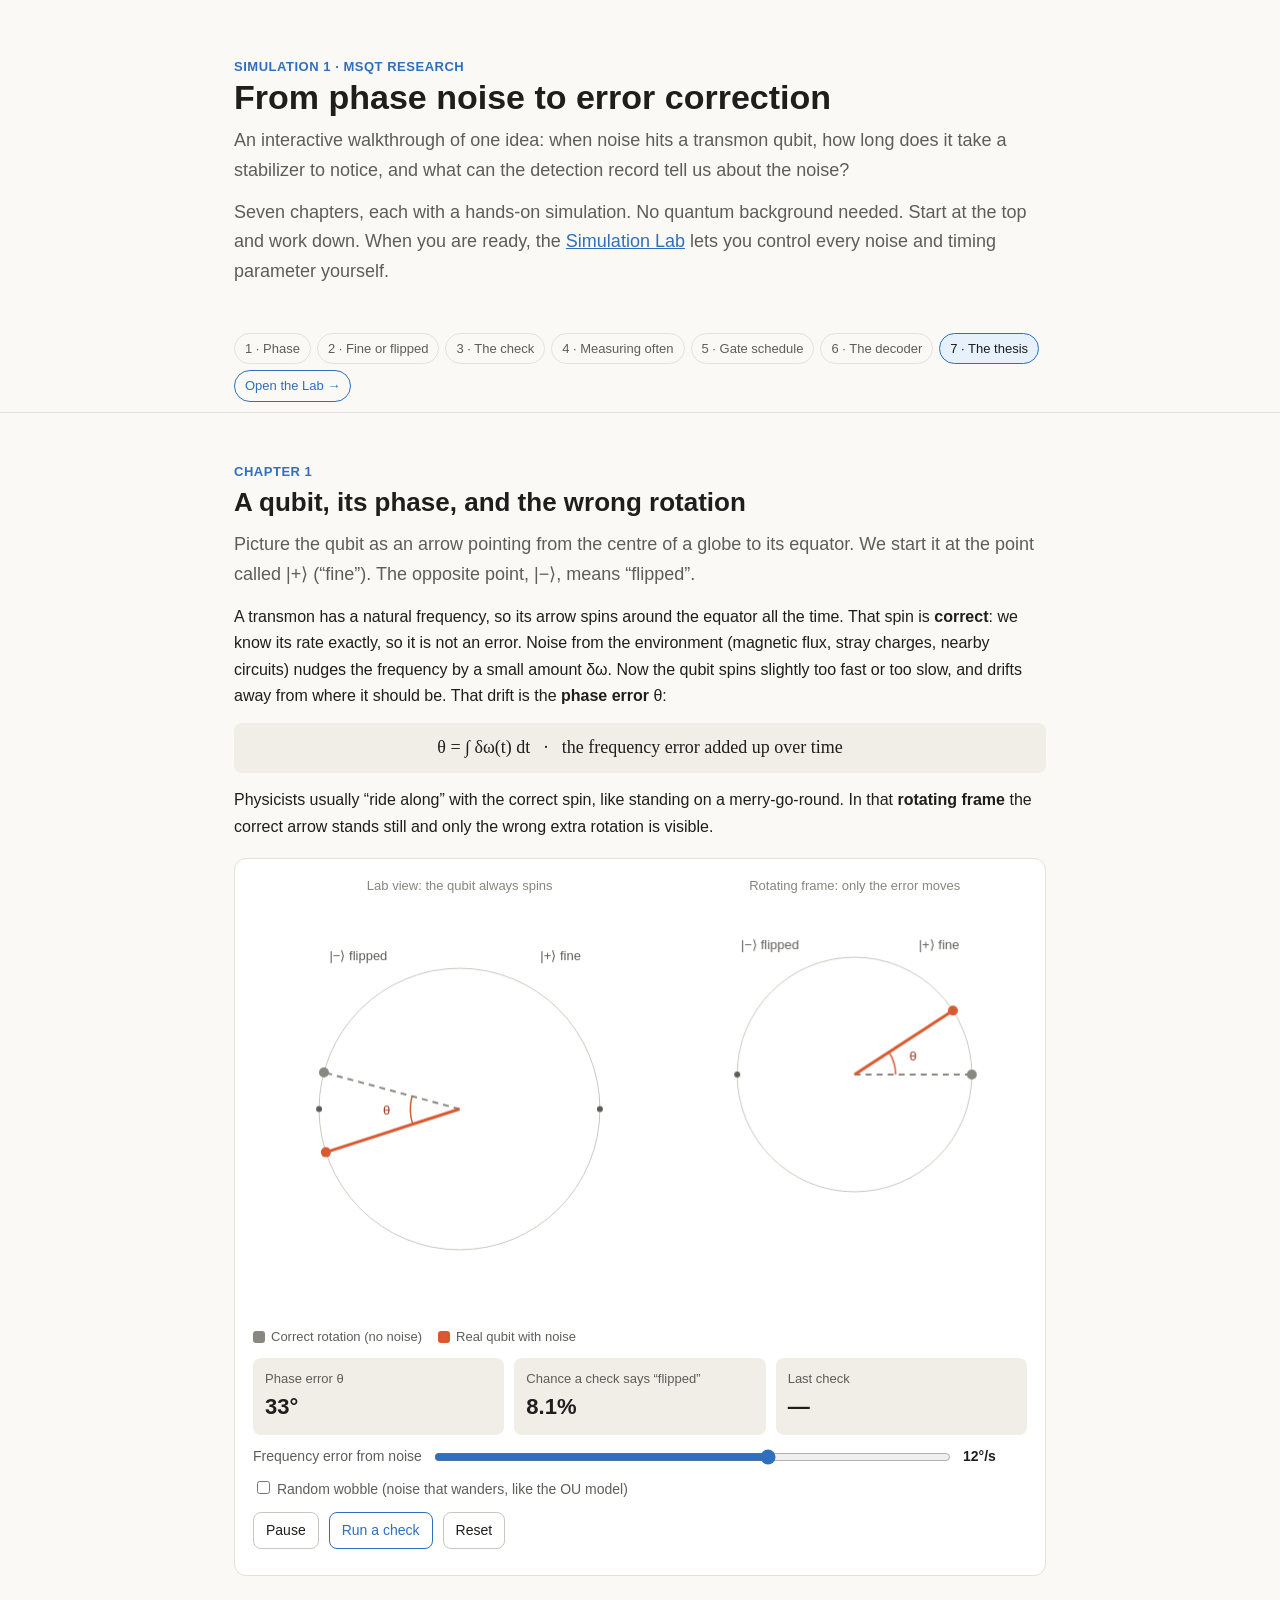
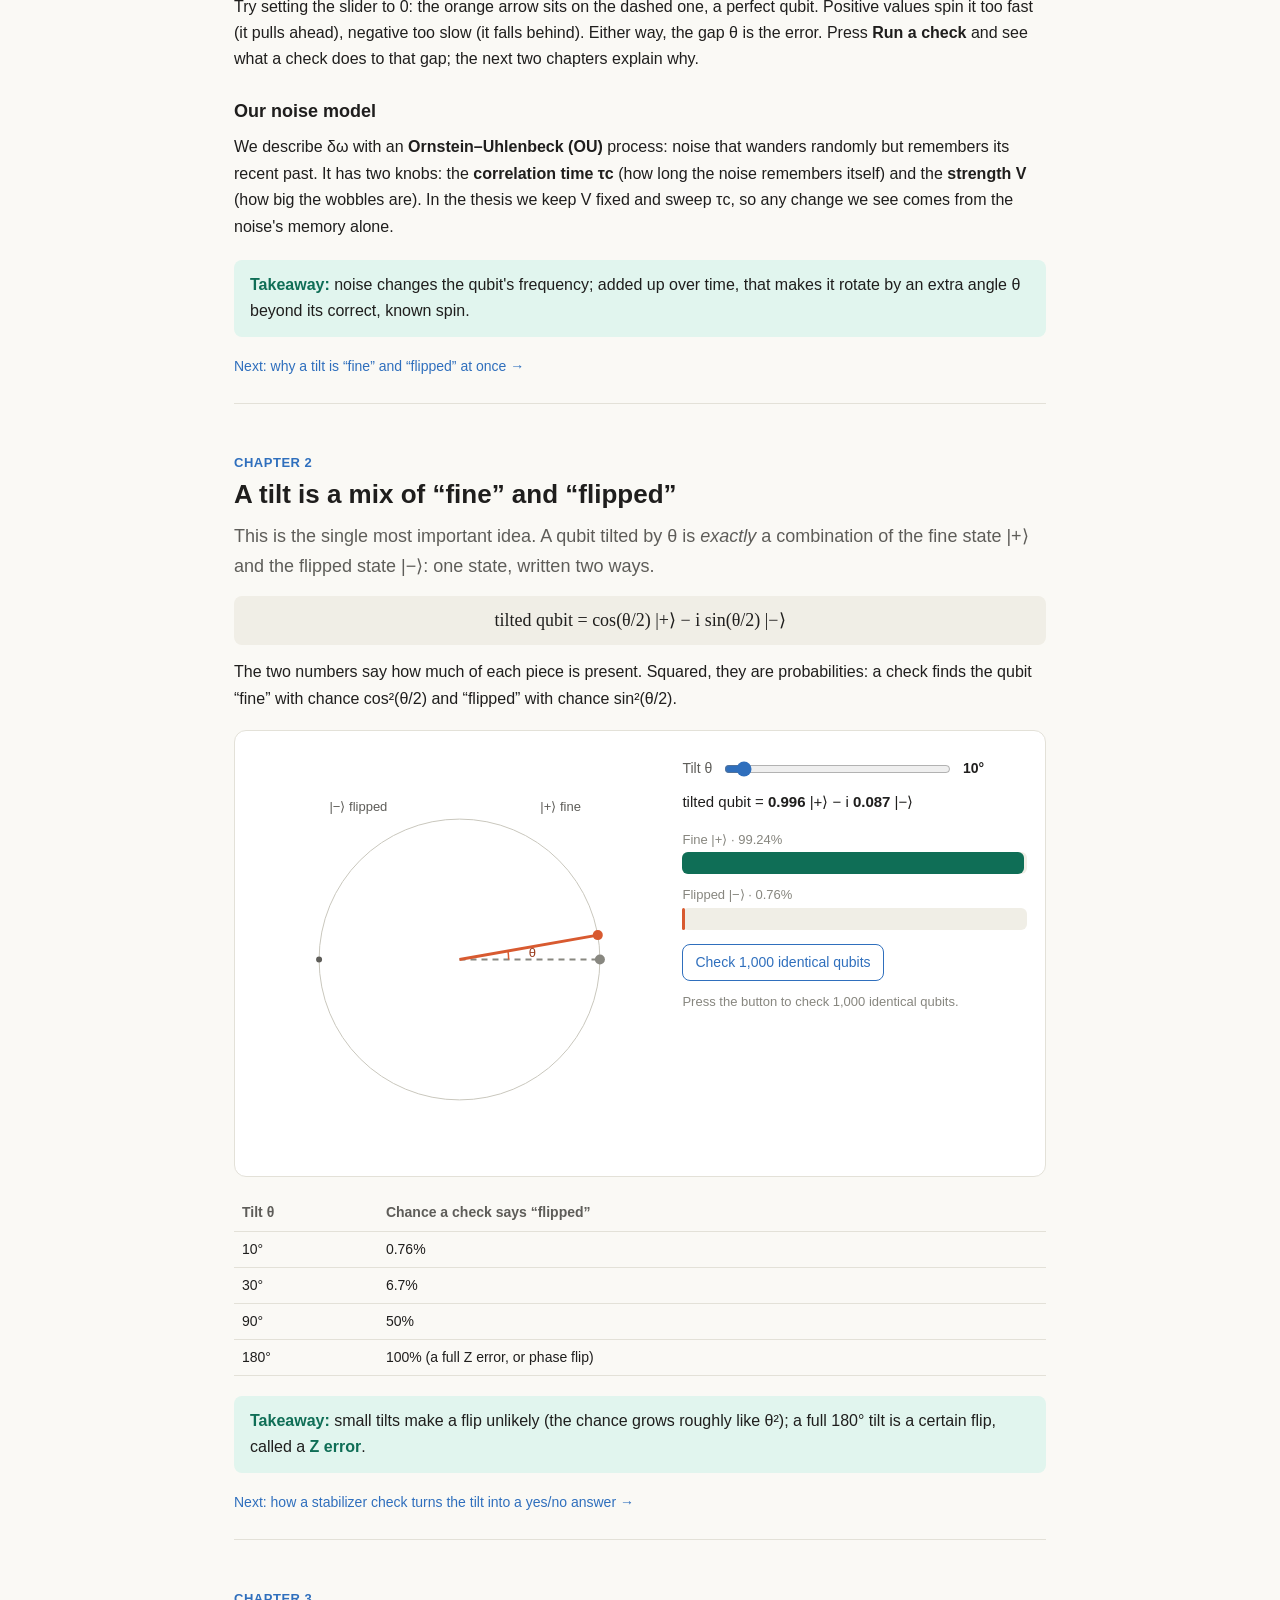
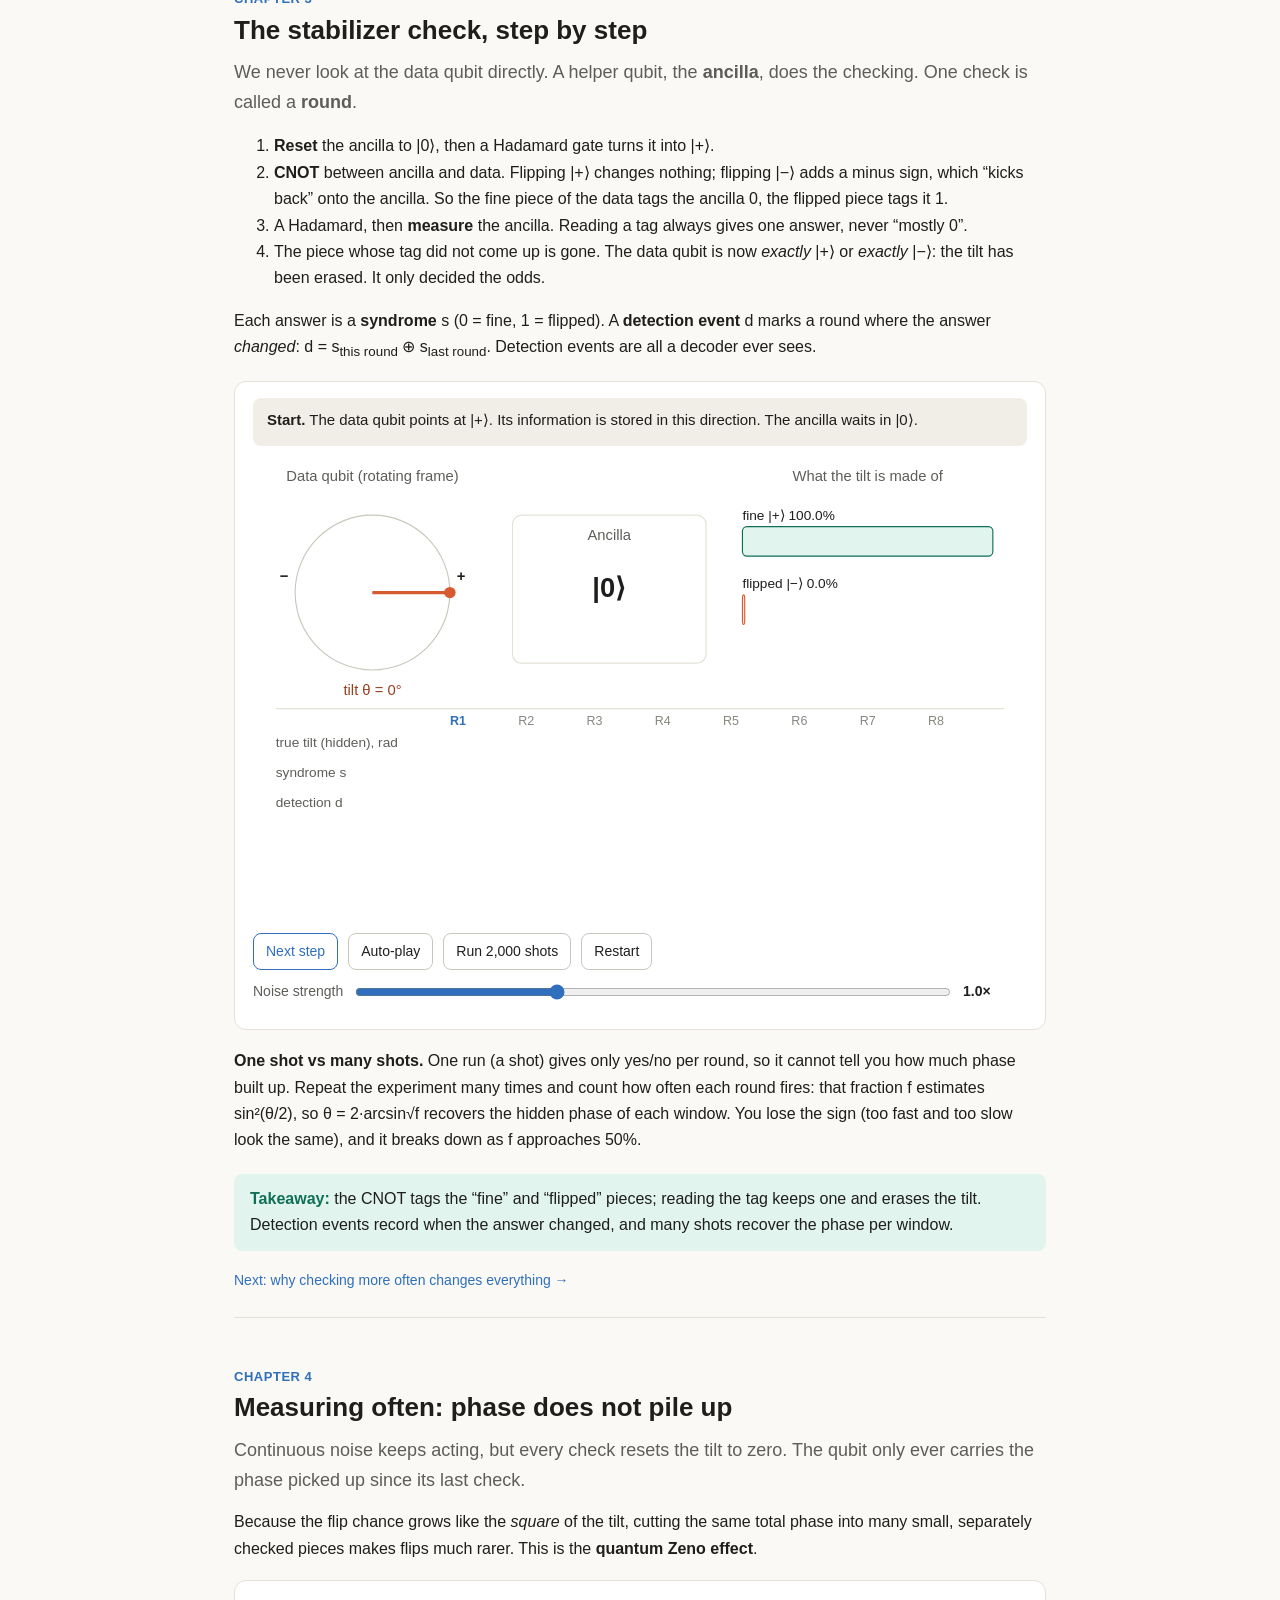
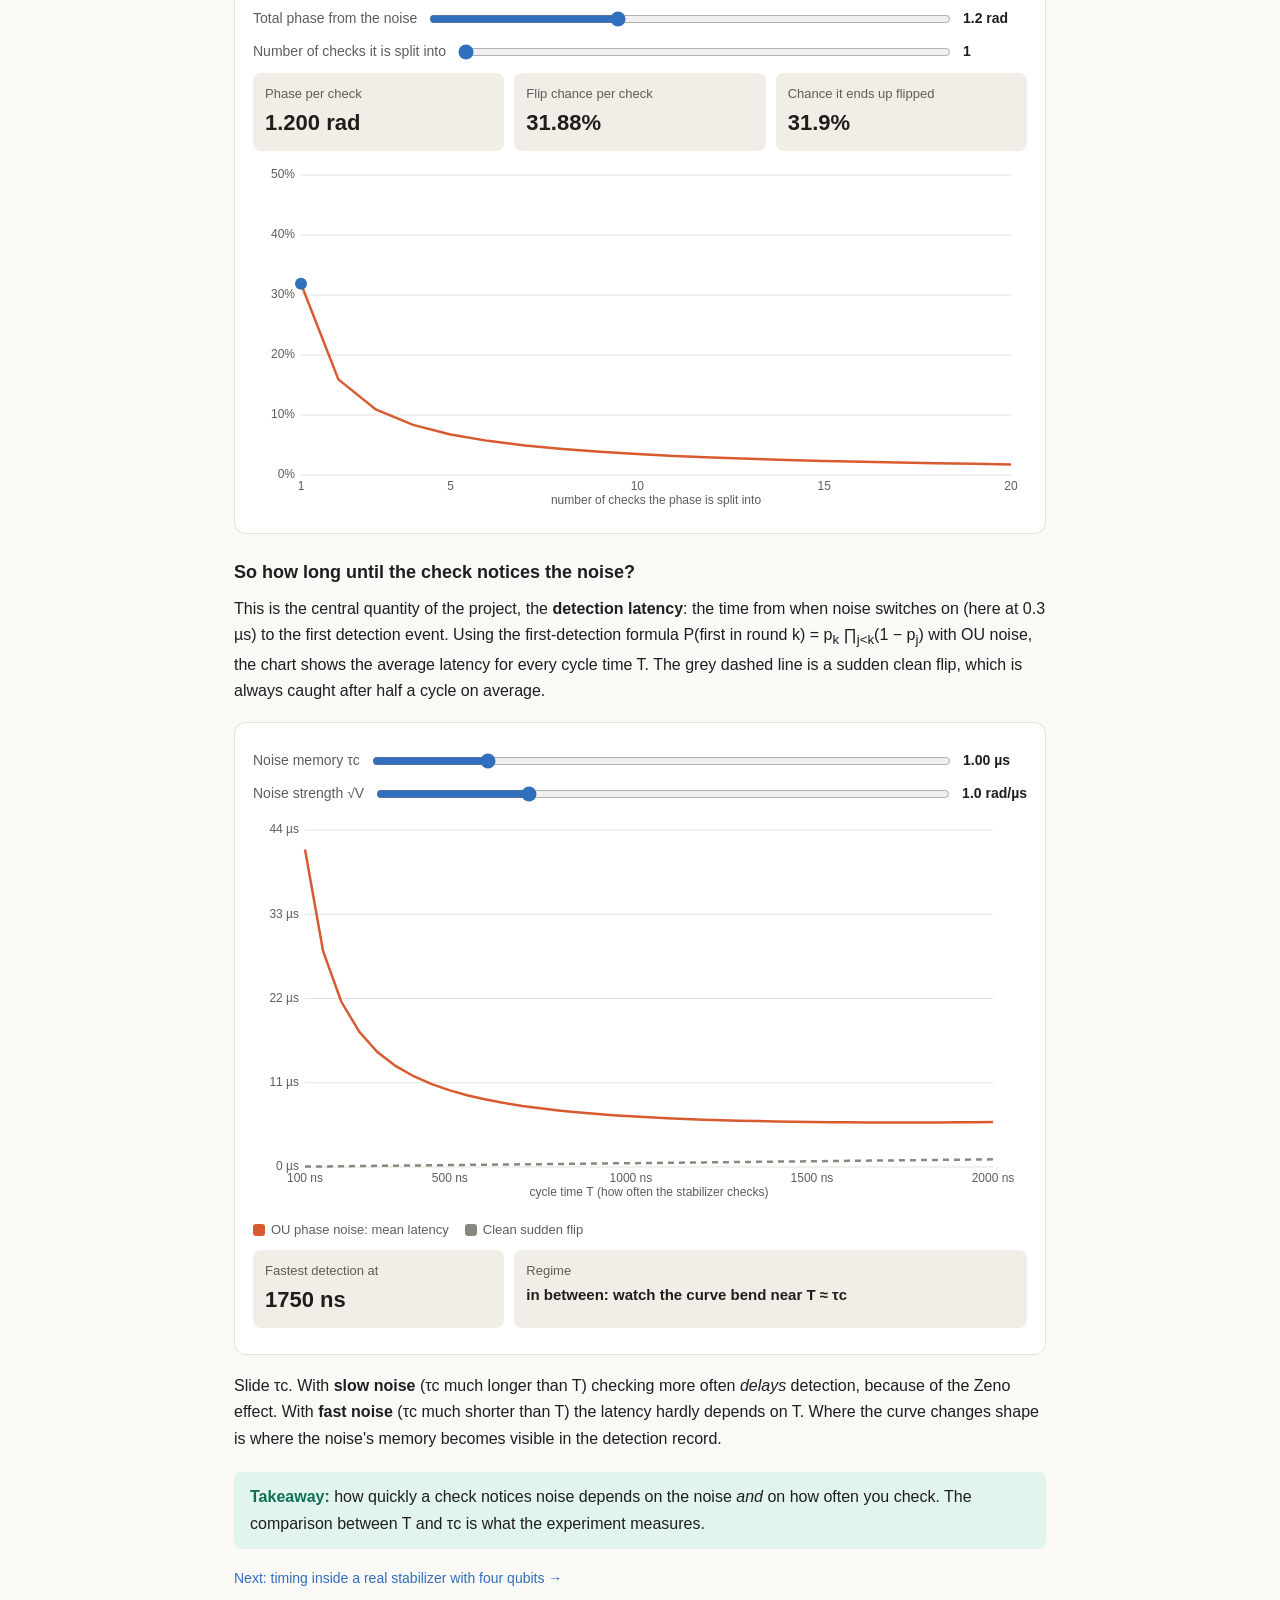
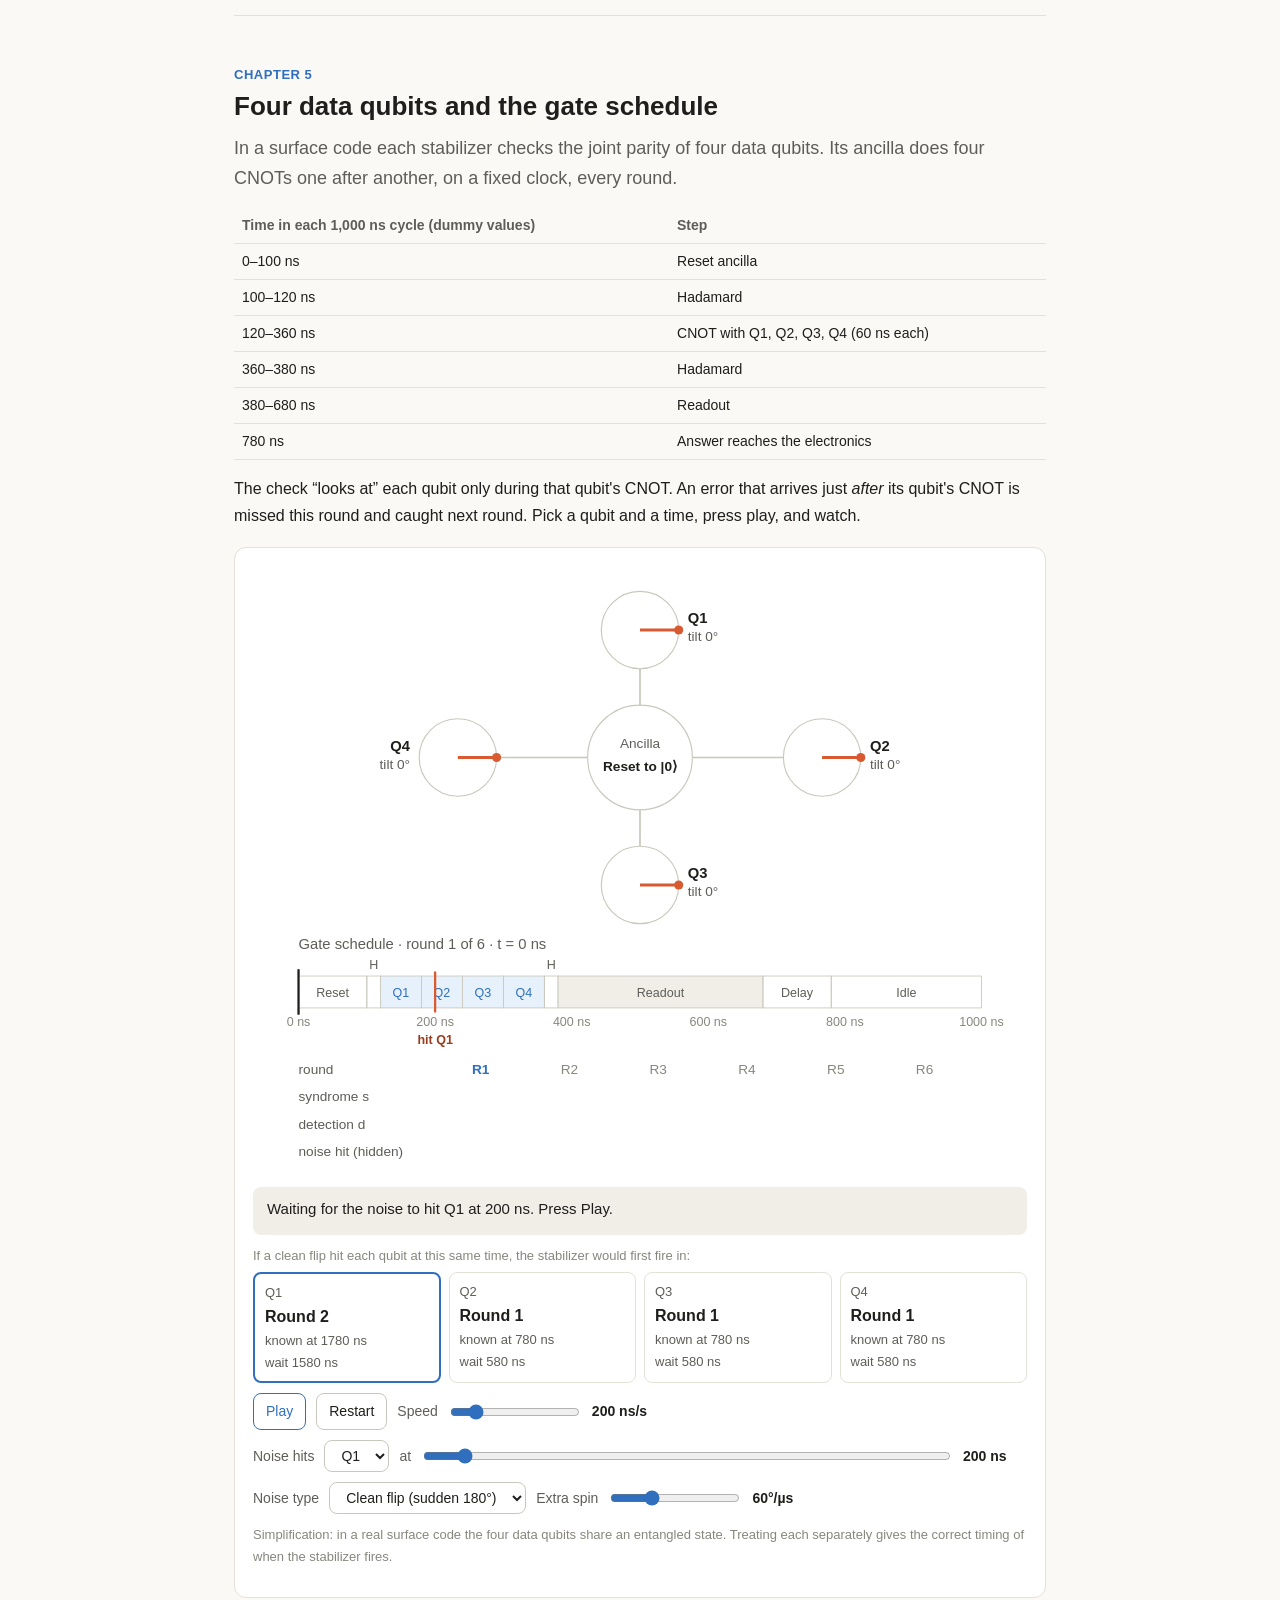
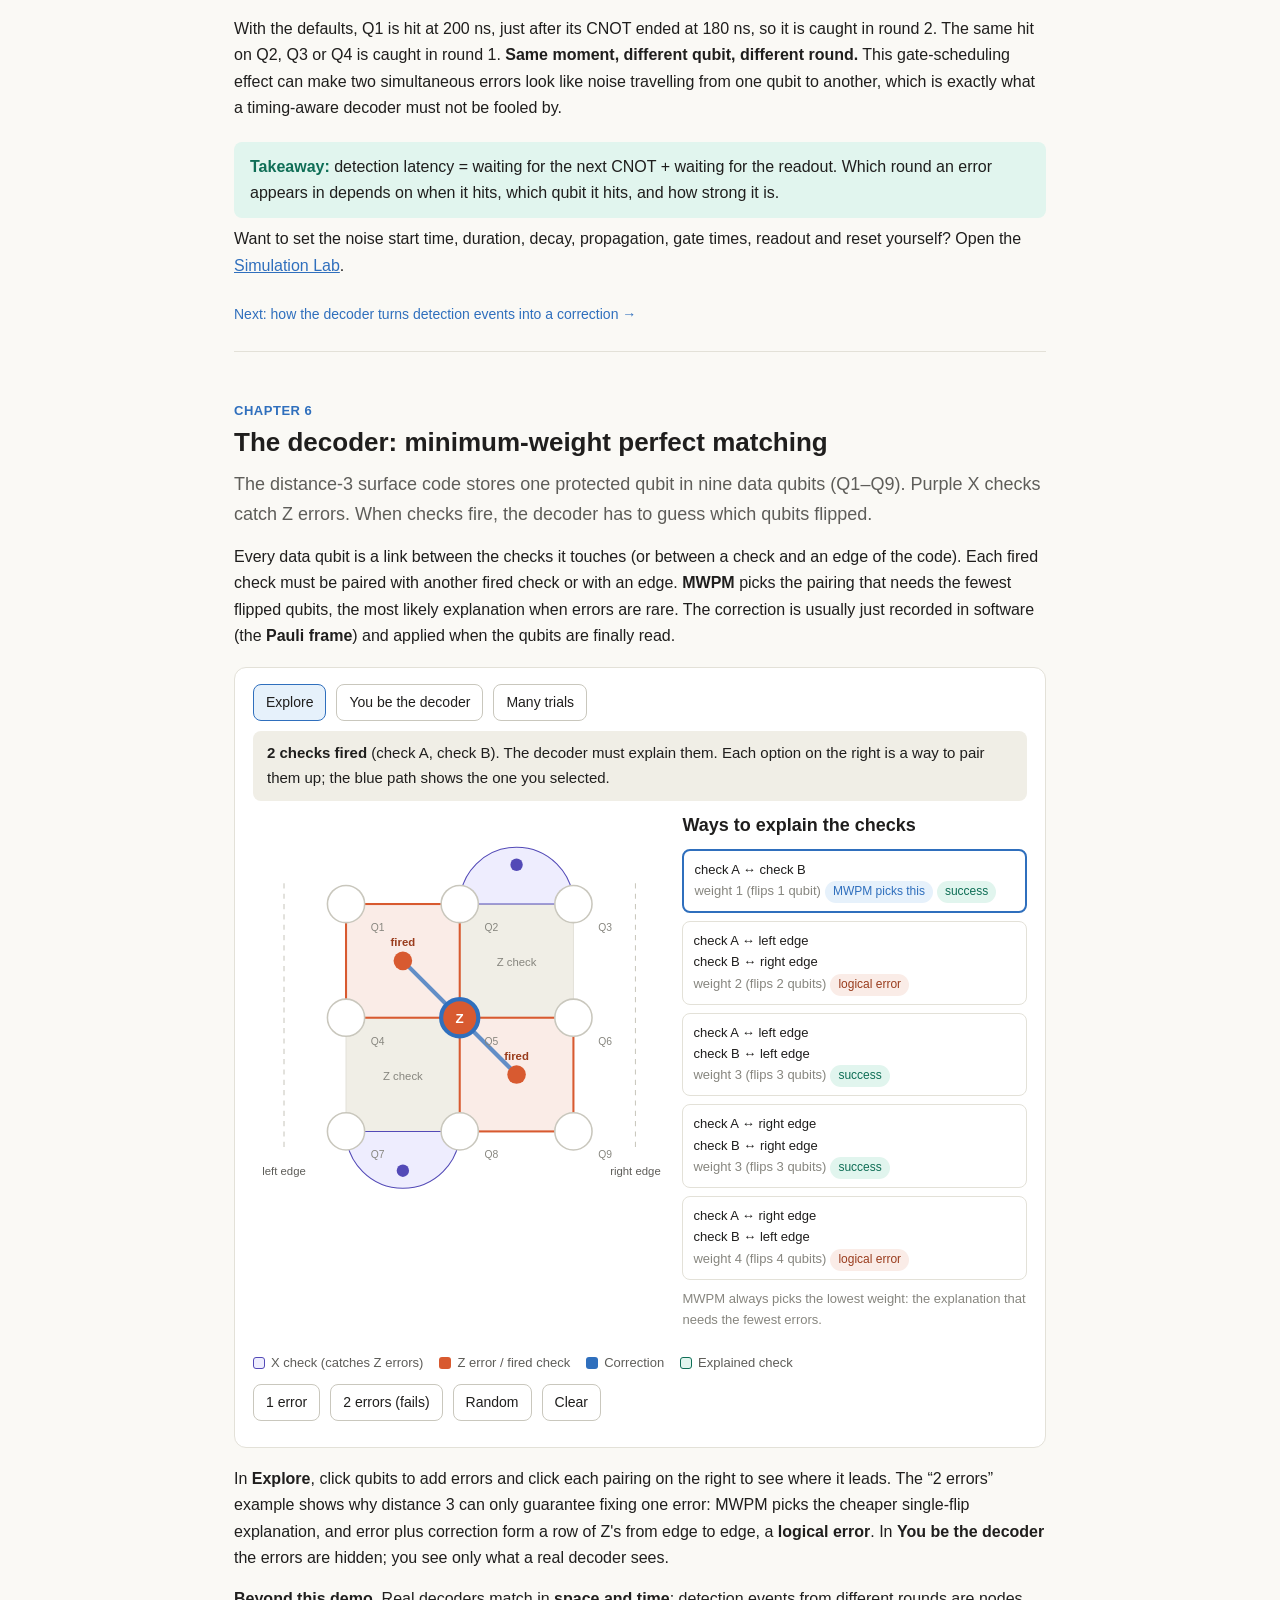
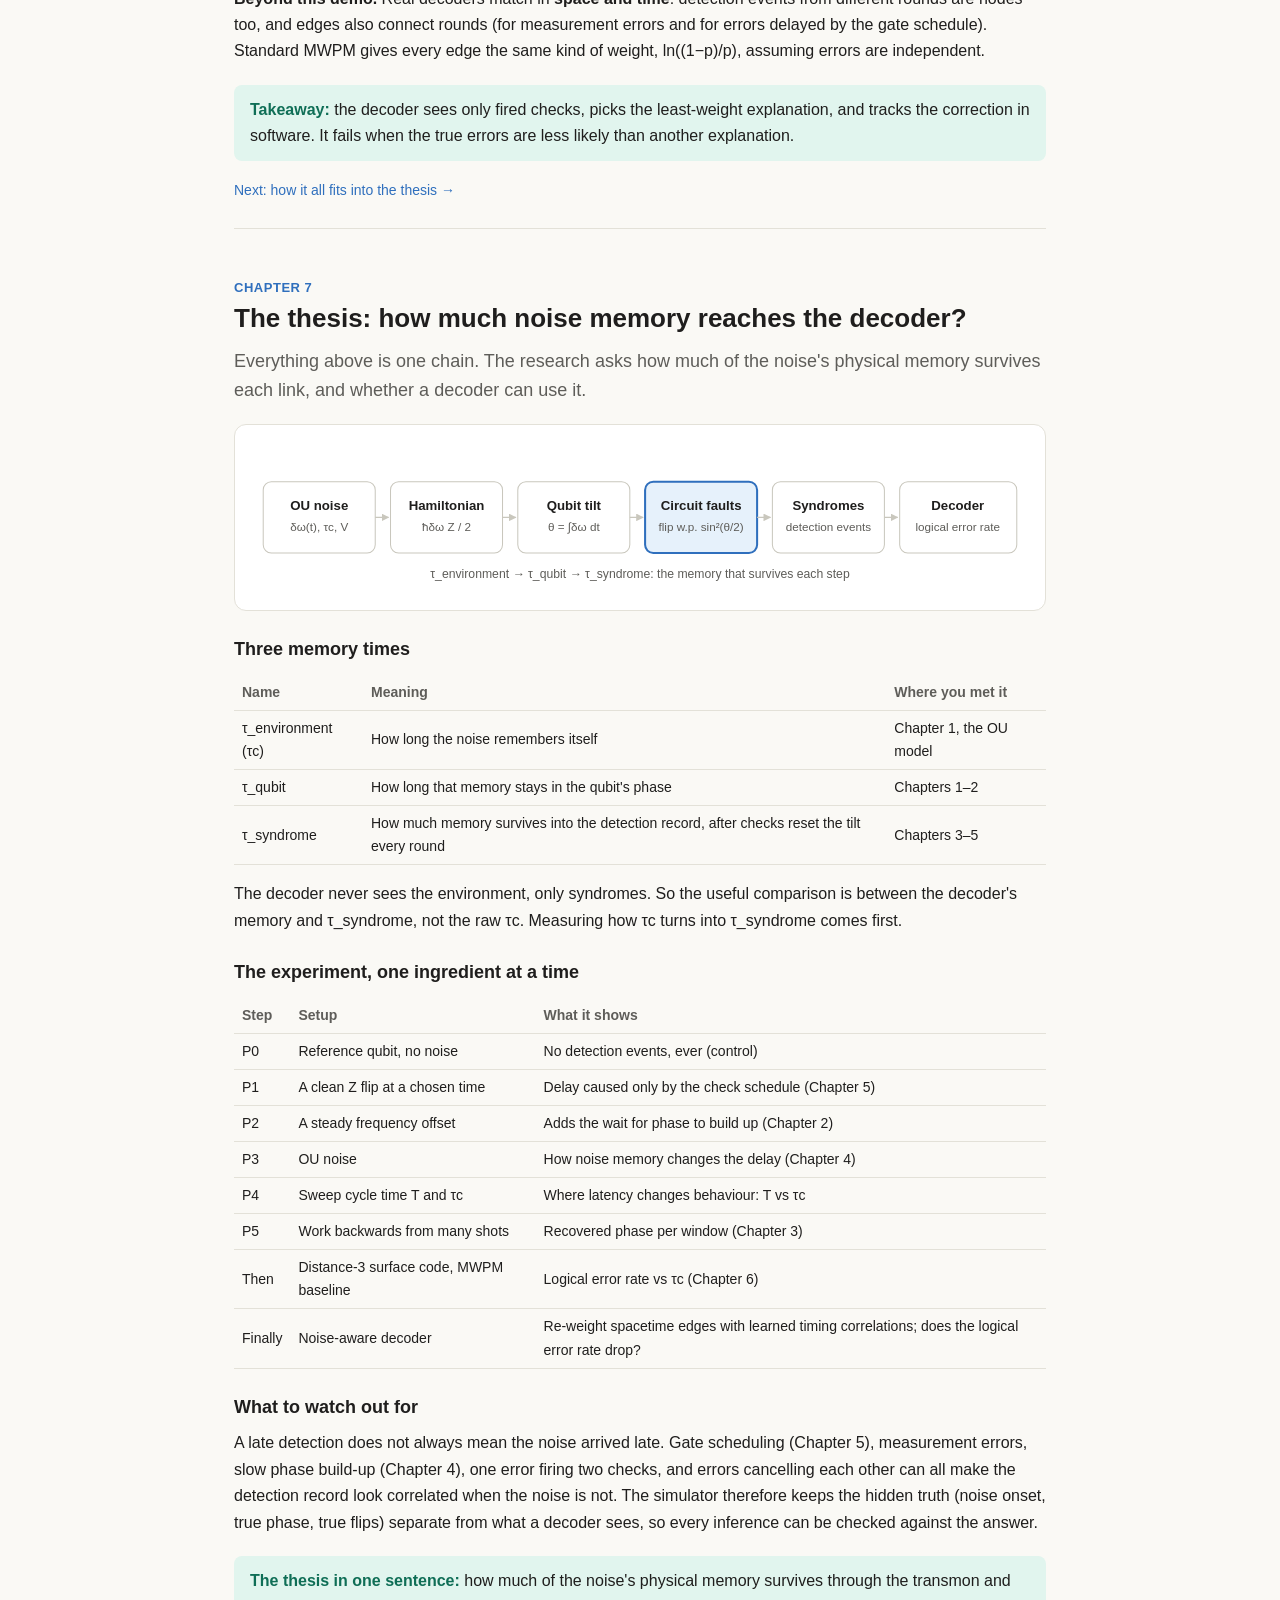
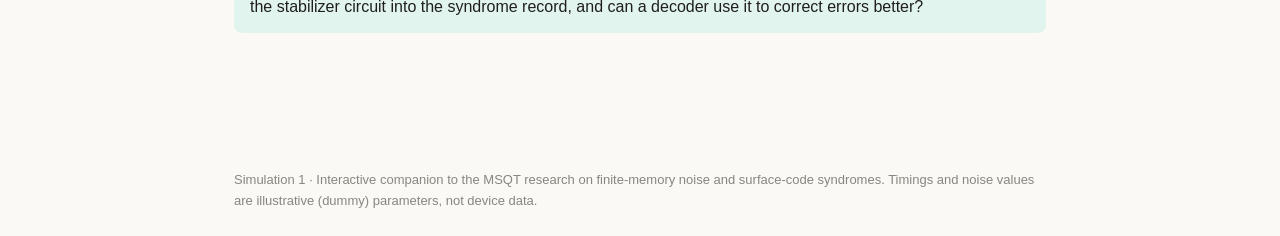
==== commit ceacfcae: "Add Simulation Lab page with full noise and circuit-timing controls New lab.html: control noise star" ====
--- a/index.html
+++ b/index.html
@@ -13,7 +13,7 @@
   <div class="kicker">Simulation 1 · MSQT research</div>
   <h1>From phase noise to error correction</h1>
   <p>An interactive walkthrough of one idea: when noise hits a transmon qubit, how long does it take a stabilizer to notice, and what can the detection record tell us about the noise?</p>
-  <p class="note">Seven chapters, each with a hands-on simulation. No quantum background needed. Start at the top and work down.</p>
+  <p class="note">Seven chapters, each with a hands-on simulation. No quantum background needed. Start at the top and work down. When you are ready, the <a href="lab.html" style="color:var(--accent)">Simulation Lab</a> lets you control every noise and timing parameter yourself.</p>
 </header>
 
 <nav class="toc"><div class="inner">
@@ -24,6 +24,7 @@
   <a href="#ch5">5 · Gate schedule</a>
   <a href="#ch6">6 · The decoder</a>
   <a href="#ch7">7 · The thesis</a>
+  <a href="lab.html" style="border-color:var(--accent);color:var(--accent)">Open the Lab →</a>
 </div></nav>
 
 <main>
@@ -171,6 +172,7 @@
   </div>
   <p>With the defaults, Q1 is hit at 200 ns, just after its CNOT ended at 180 ns, so it is caught in round 2. The same hit on Q2, Q3 or Q4 is caught in round 1. <b>Same moment, different qubit, different round.</b> This gate-scheduling effect can make two simultaneous errors look like noise travelling from one qubit to another, which is exactly what a timing-aware decoder must not be fooled by.</p>
   <div class="takeaway"><b>Takeaway:</b> detection latency = waiting for the next CNOT + waiting for the readout. Which round an error appears in depends on when it hits, which qubit it hits, and how strong it is.</div>
+  <p>Want to set the noise start time, duration, decay, propagation, gate times, readout and reset yourself? Open the <a href="lab.html" style="color:var(--accent)">Simulation Lab</a>.</p>
   <a class="next" href="#ch6">Next: how the decoder turns detection events into a correction →</a>
 </section>
 
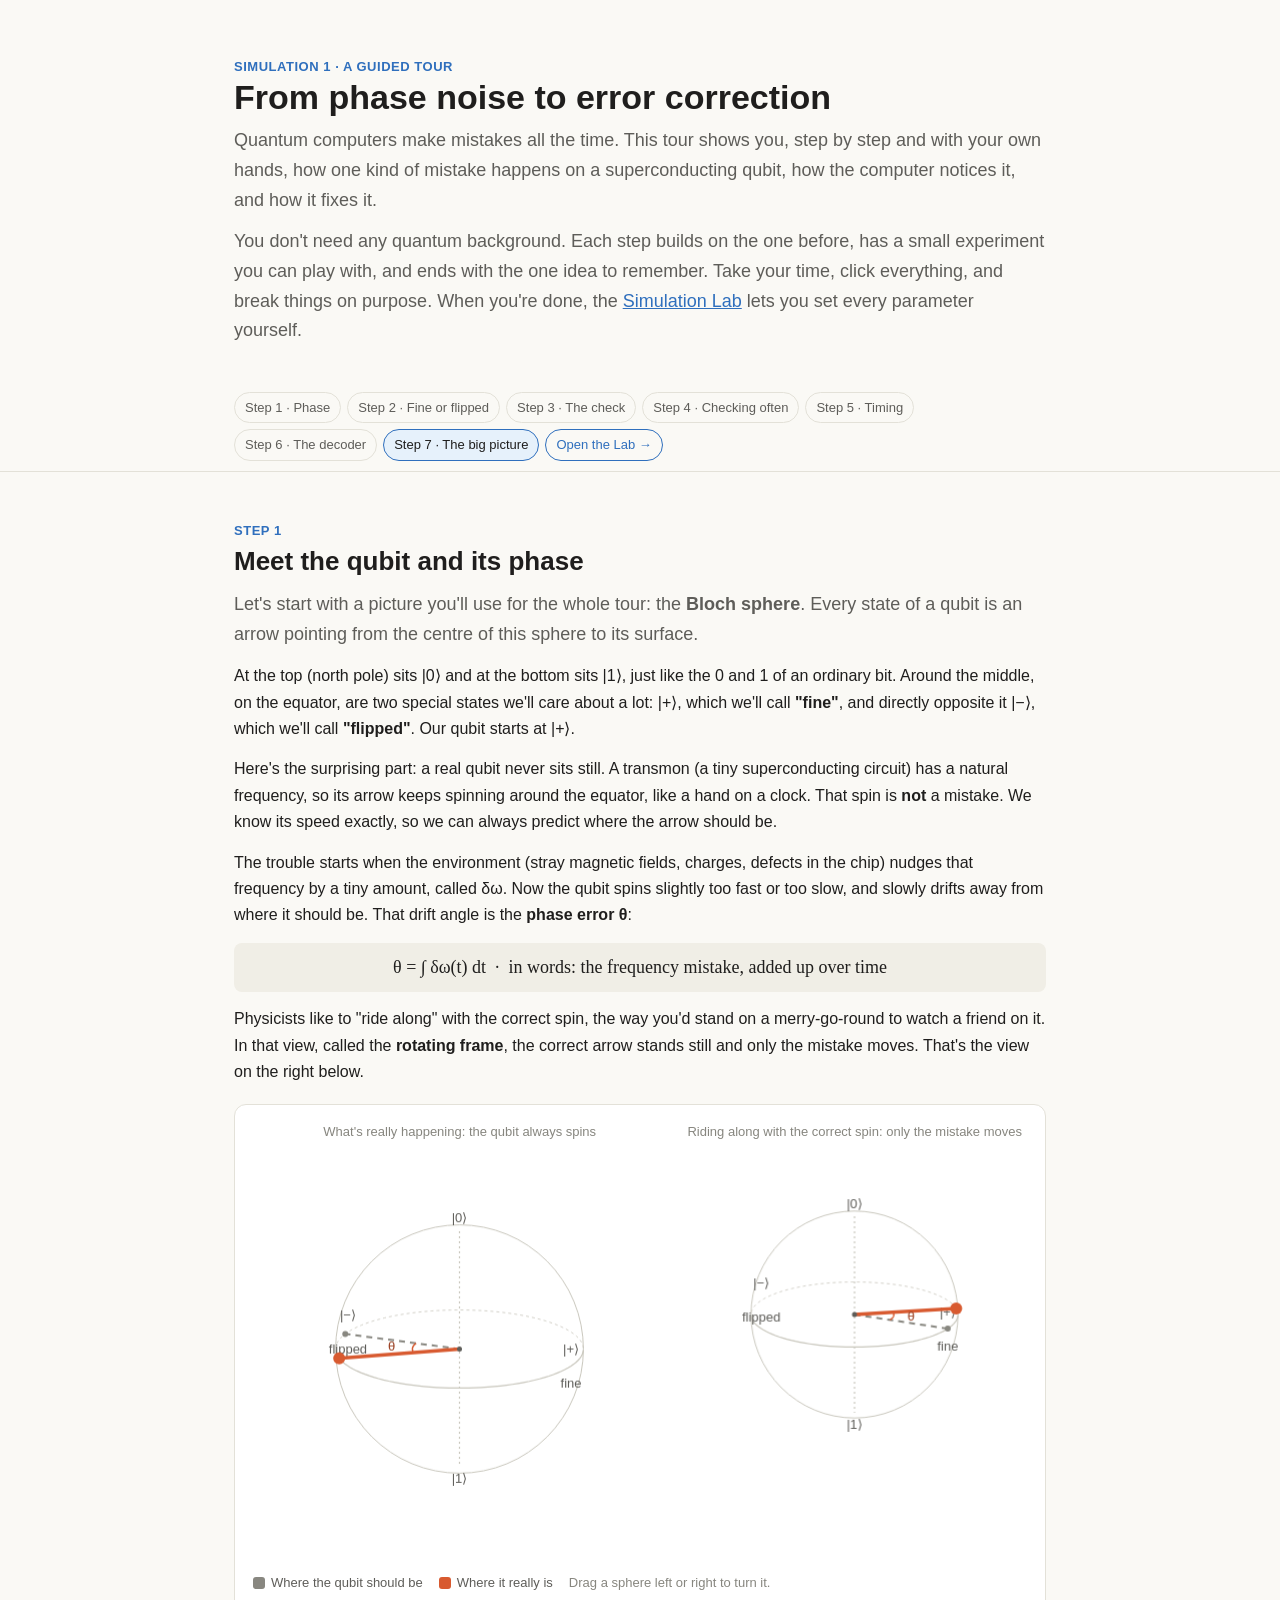
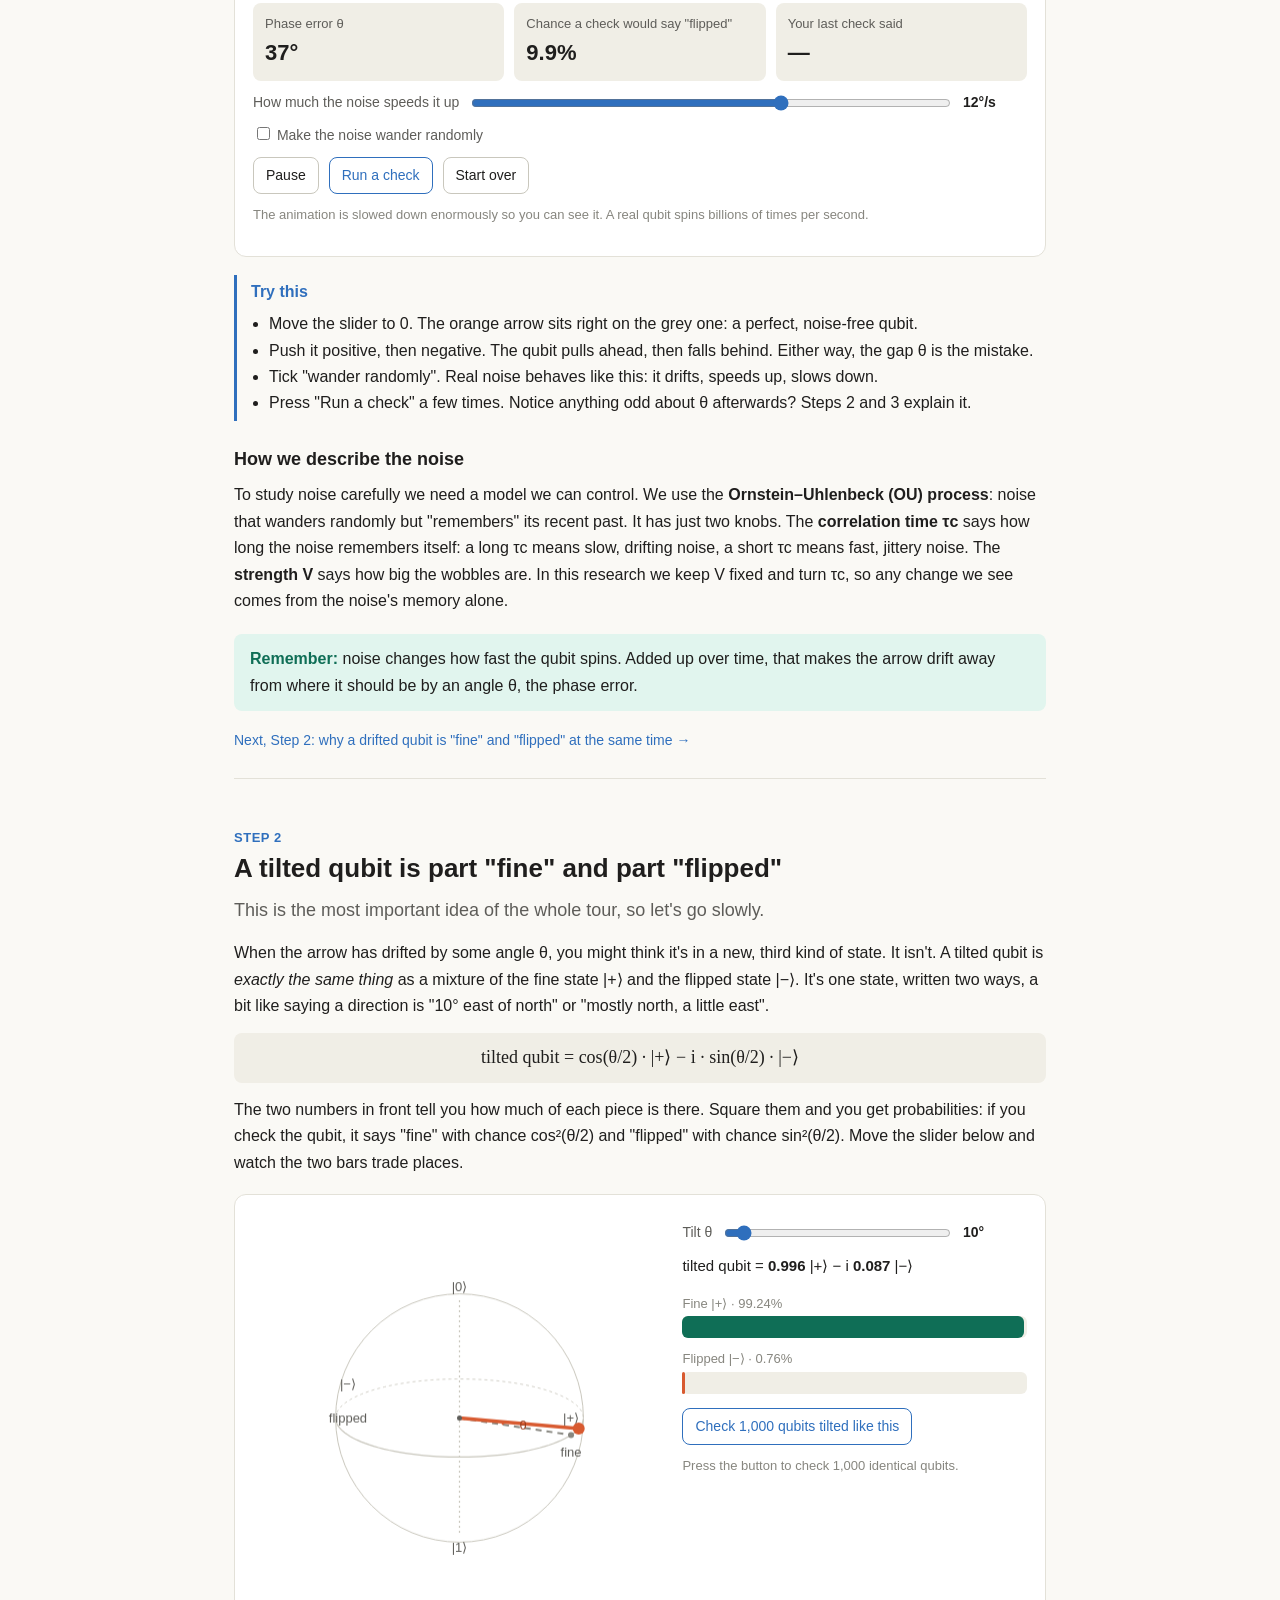
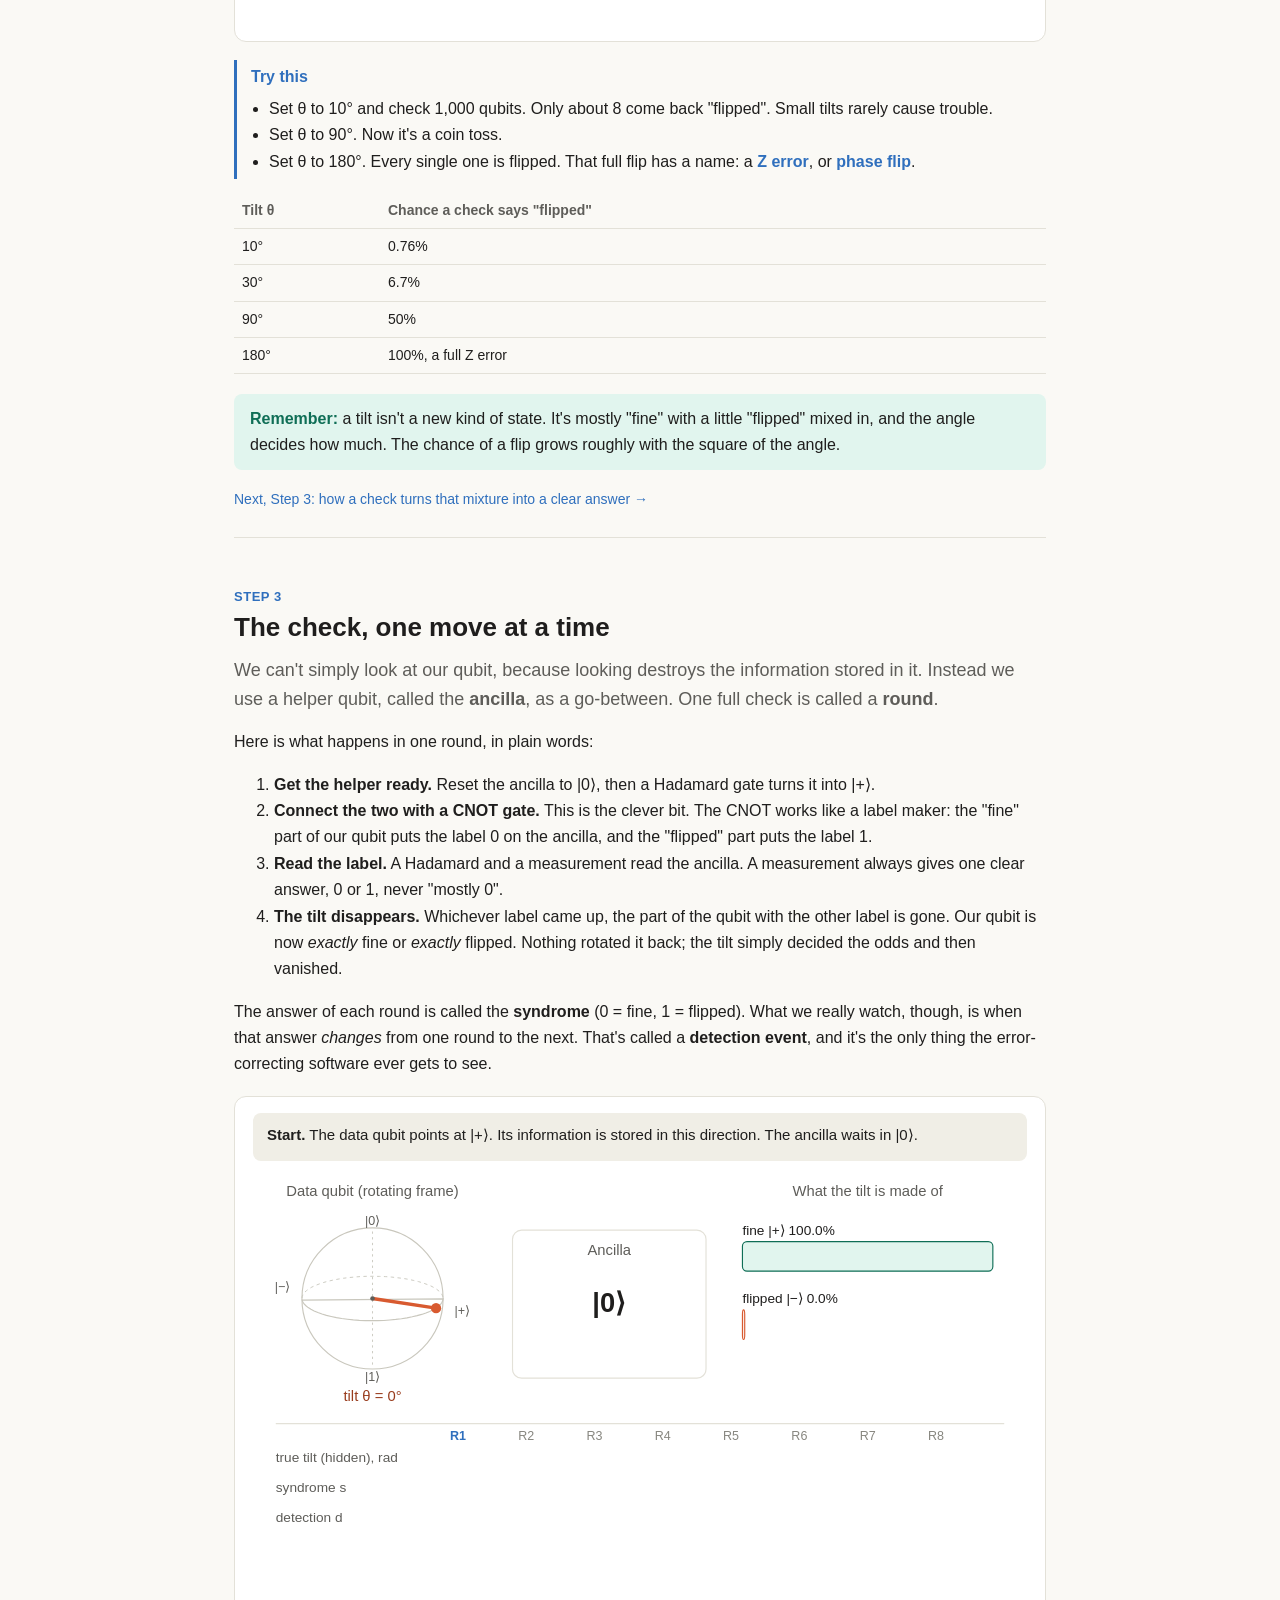
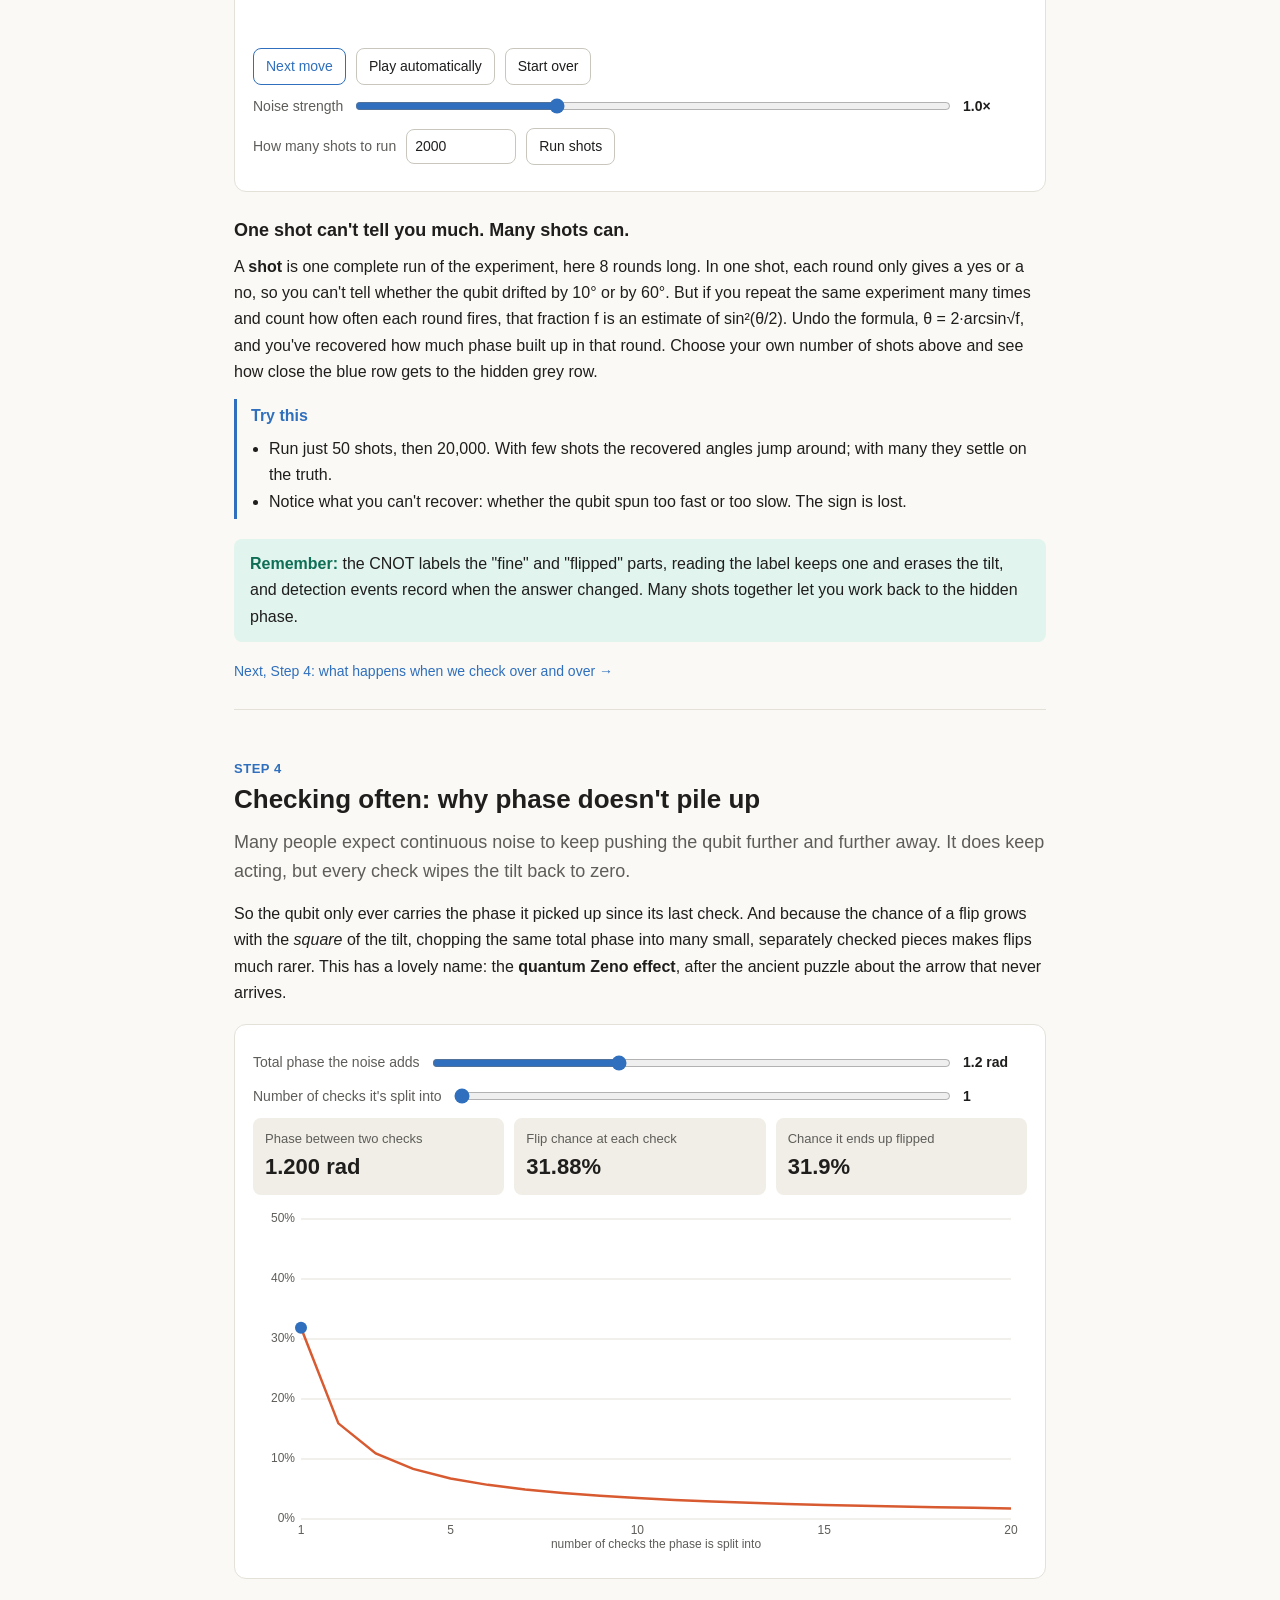
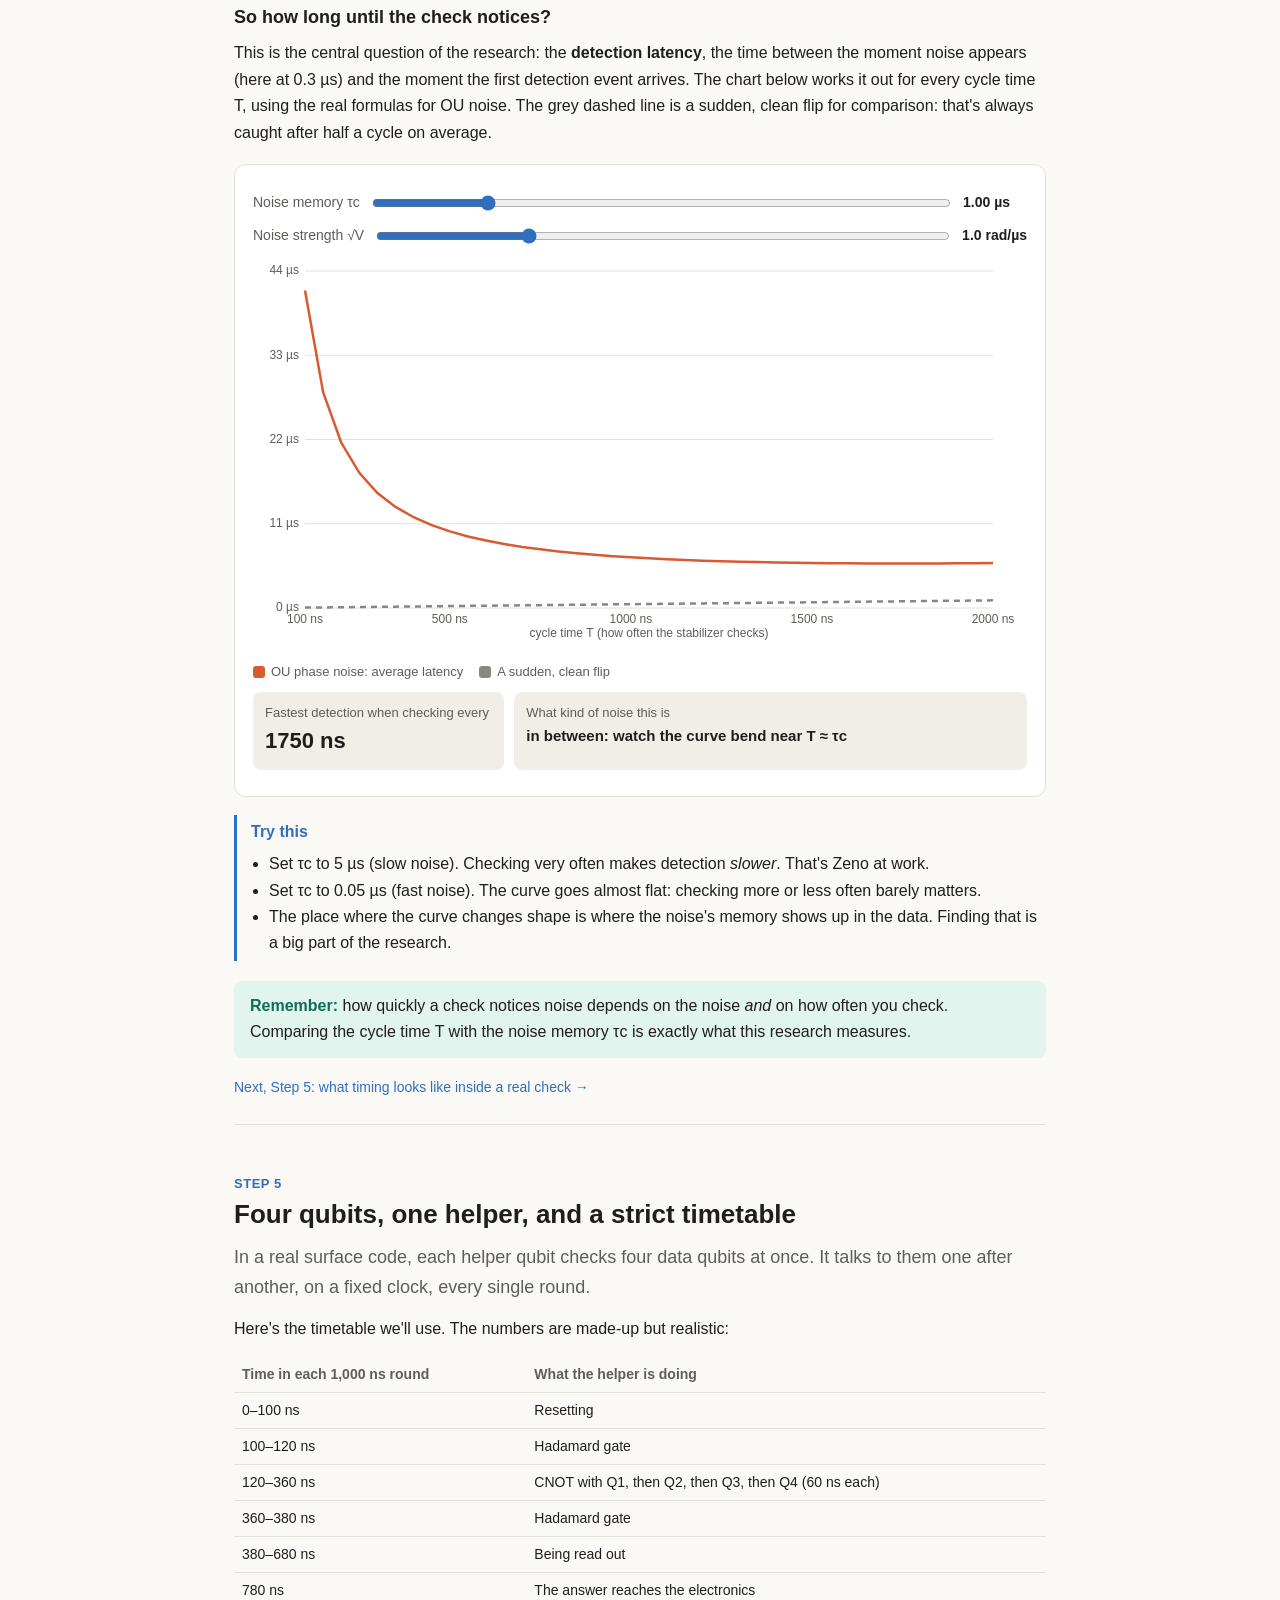
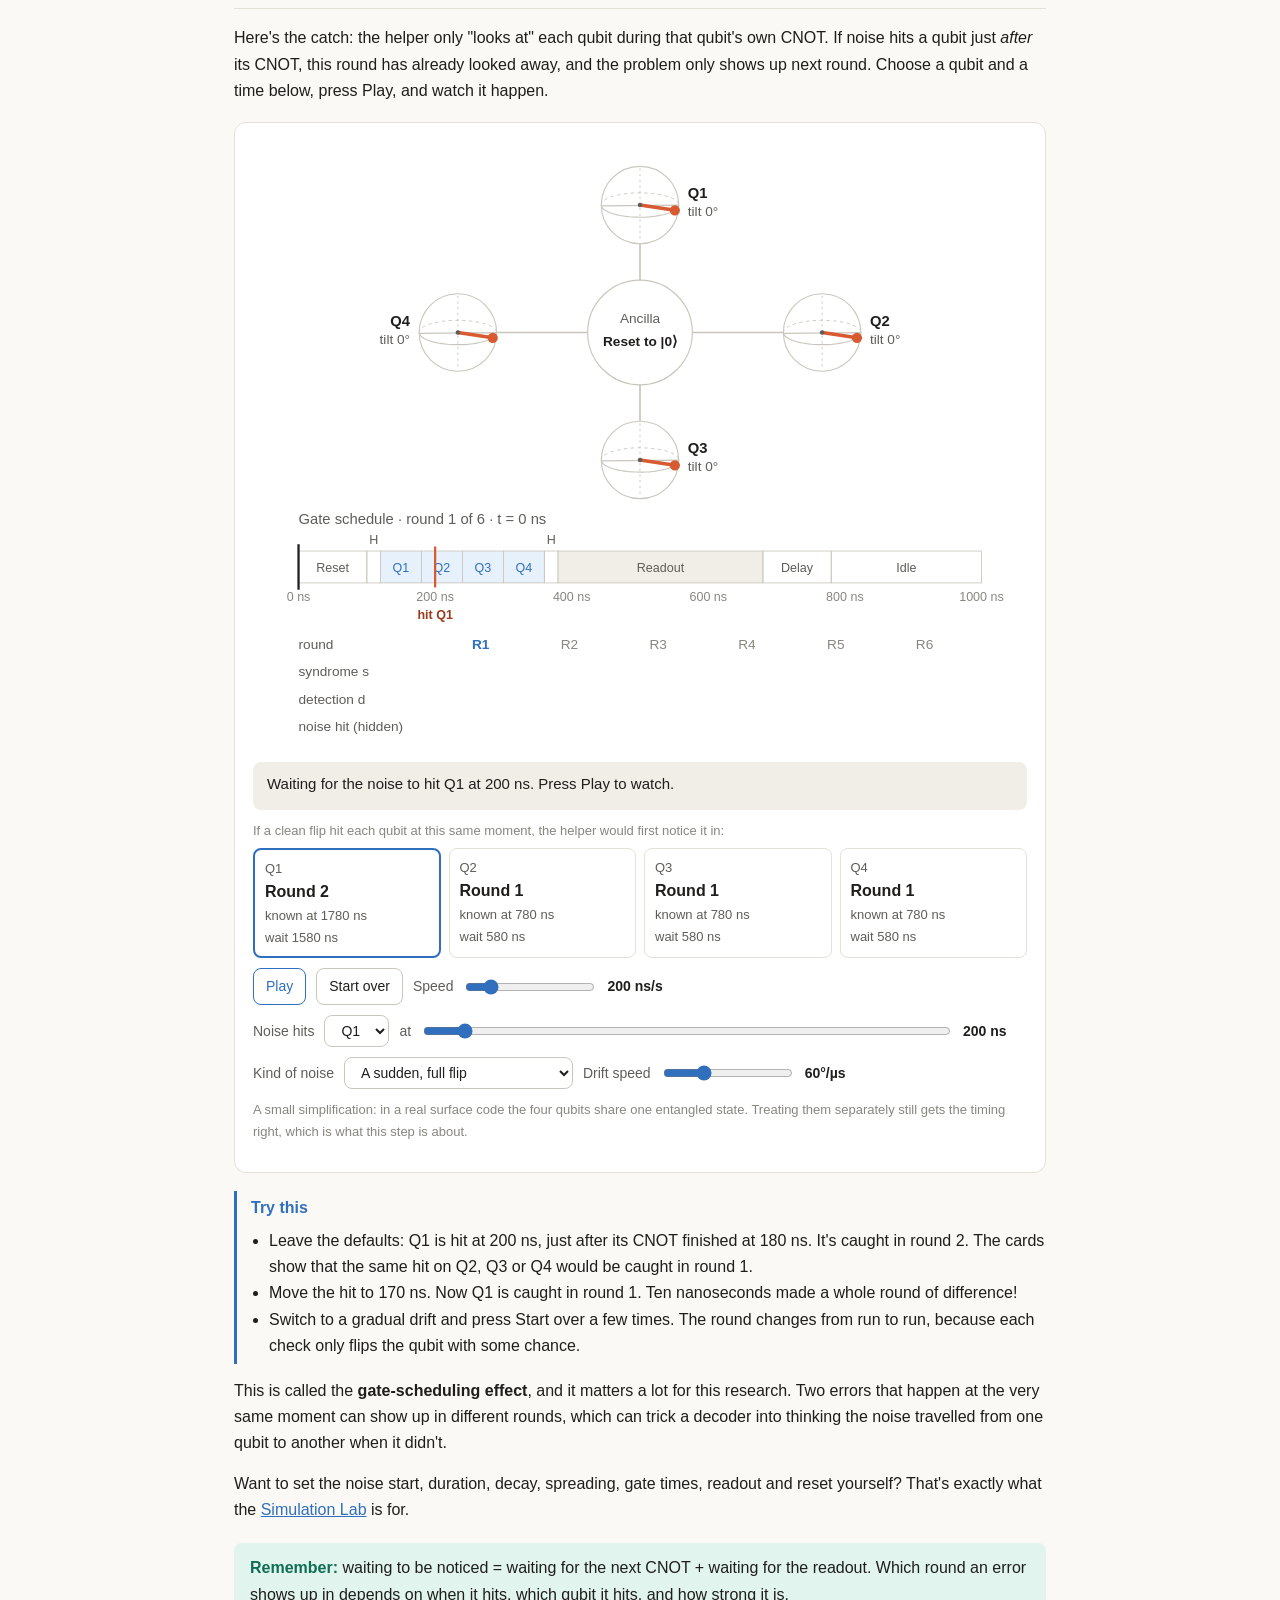
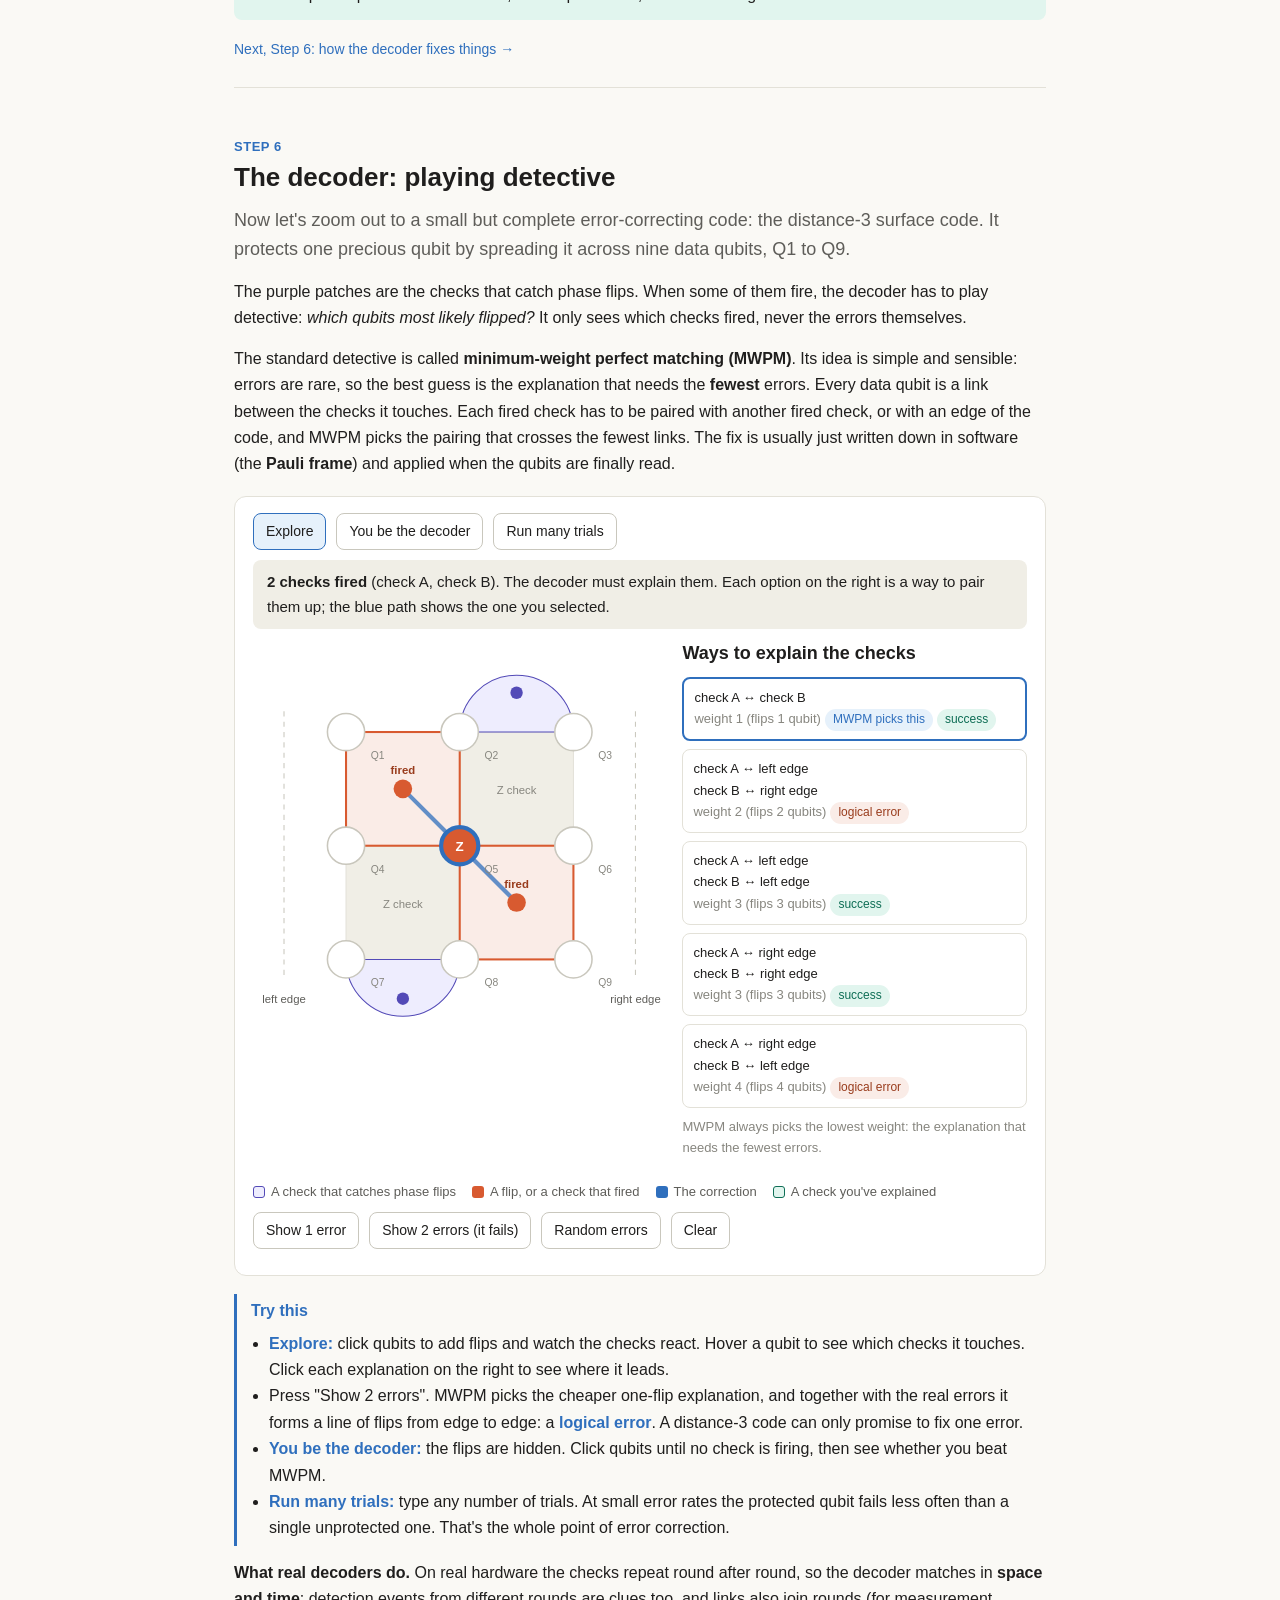
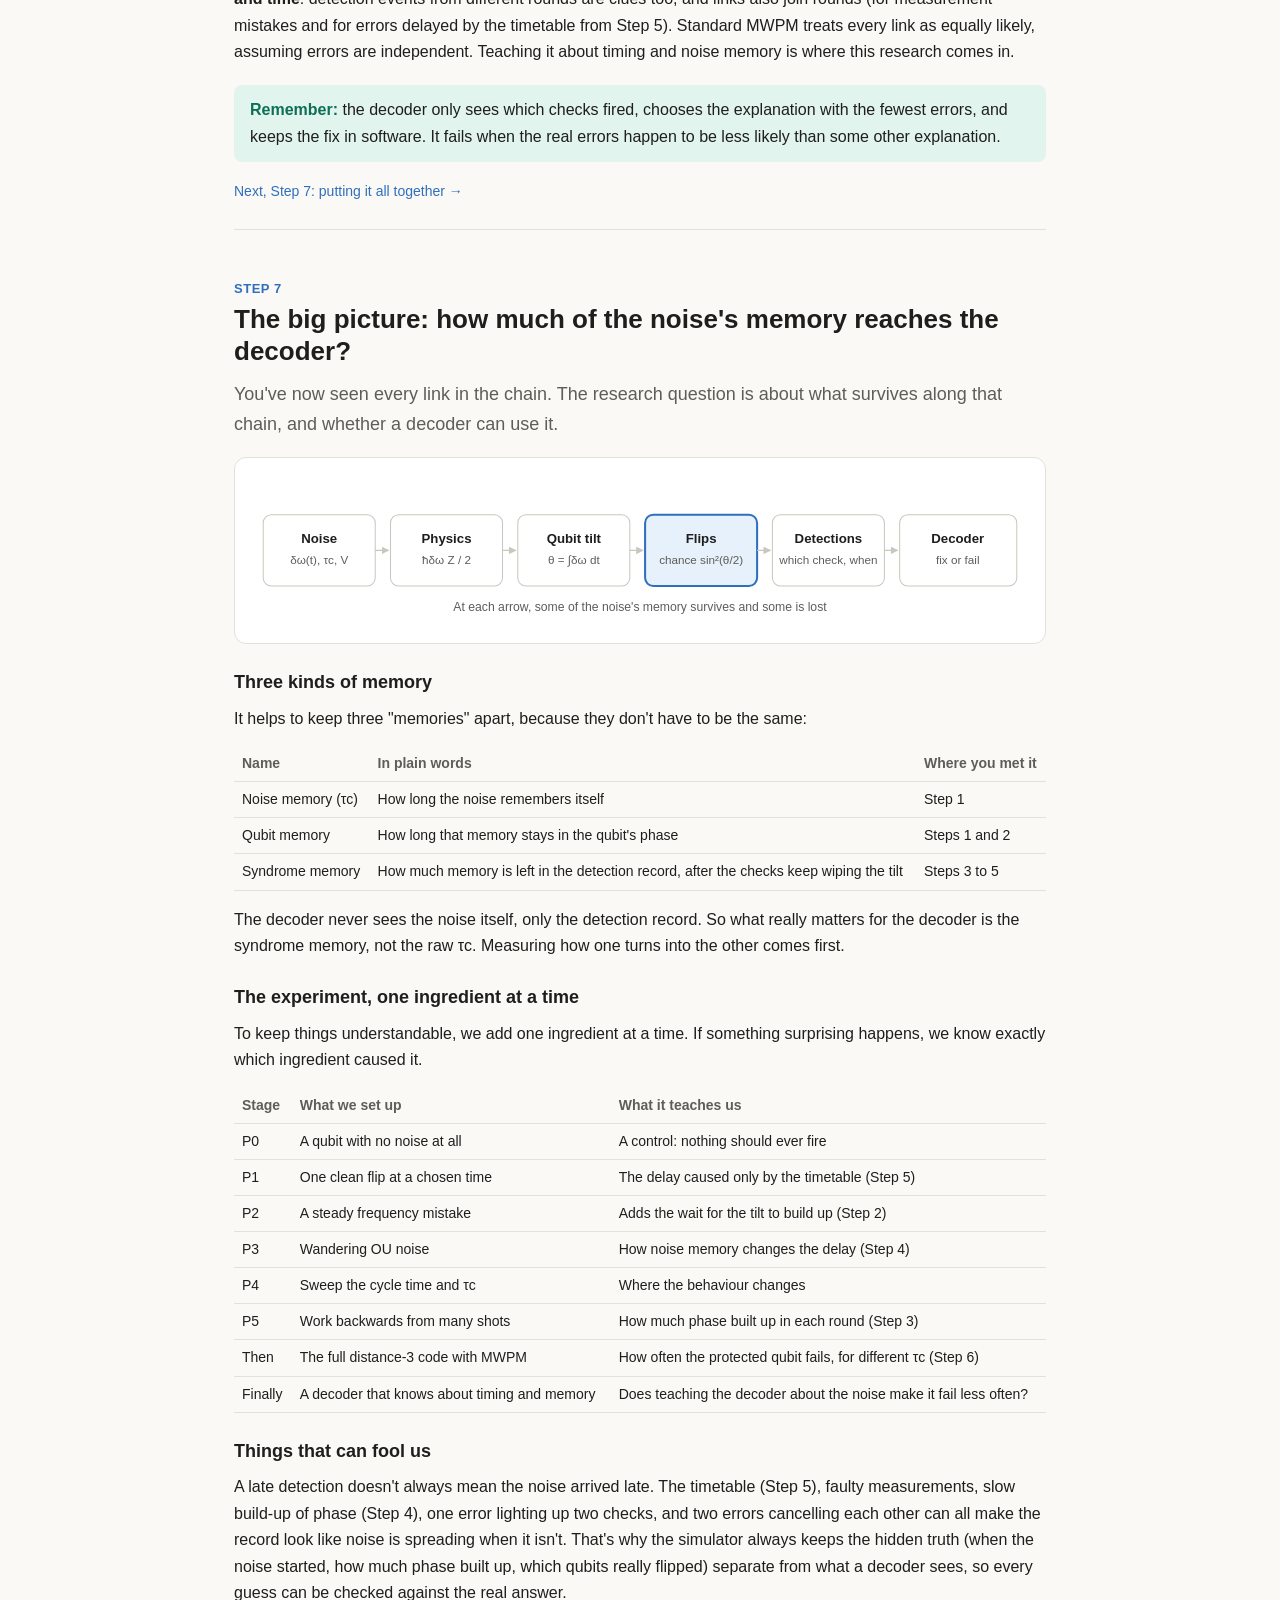
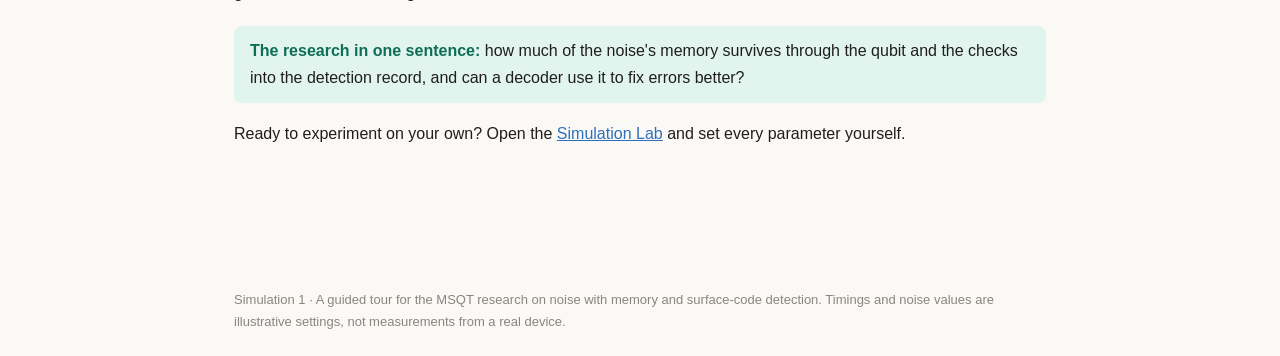
==== commit de696c91: "Bloch spheres, user-chosen shot counts, friendlier wording, Steps - Draw every qubit as a 3-D Bloch " ====
--- a/index.html
+++ b/index.html
@@ -4,69 +4,87 @@
 <meta charset="utf-8">
 <meta name="viewport" content="width=device-width, initial-scale=1">
 <title>Simulation 1 · From phase noise to error correction</title>
-<meta name="description" content="Interactive walkthrough: how phase noise on a transmon qubit becomes detection events, and how an MWPM decoder corrects it in a distance-3 surface code.">
+<meta name="description" content="A friendly, hands-on walkthrough: how phase noise on a transmon qubit becomes detection events, and how a decoder corrects it in a distance-3 surface code.">
 <link rel="stylesheet" href="css/style.css">
+<style>
+  .try { border-left: 3px solid var(--accent); padding: 4px 0 4px 14px; margin: 14px 0; border-radius: 0; }
+  .try b { color: var(--accent); }
+  .try ul { margin: 6px 0 0; padding-left: 18px; }
+  .err { font-size: 13px; color: var(--coral-dark); }
+  input[type=number] { font: inherit; font-size: 14px; width: 110px; padding: 5px 8px; border: 1px solid var(--border-strong); border-radius: var(--radius); background: var(--surface); color: var(--text); }
+</style>
 </head>
 <body>
 
 <header class="hero">
-  <div class="kicker">Simulation 1 · MSQT research</div>
+  <div class="kicker">Simulation 1 · A guided tour</div>
   <h1>From phase noise to error correction</h1>
-  <p>An interactive walkthrough of one idea: when noise hits a transmon qubit, how long does it take a stabilizer to notice, and what can the detection record tell us about the noise?</p>
-  <p class="note">Seven chapters, each with a hands-on simulation. No quantum background needed. Start at the top and work down. When you are ready, the <a href="lab.html" style="color:var(--accent)">Simulation Lab</a> lets you control every noise and timing parameter yourself.</p>
+  <p>Quantum computers make mistakes all the time. This tour shows you, step by step and with your own hands, how one kind of mistake happens on a superconducting qubit, how the computer notices it, and how it fixes it.</p>
+  <p class="note">You don't need any quantum background. Each step builds on the one before, has a small experiment you can play with, and ends with the one idea to remember. Take your time, click everything, and break things on purpose. When you're done, the <a href="lab.html" style="color:var(--accent)">Simulation Lab</a> lets you set every parameter yourself.</p>
 </header>
 
 <nav class="toc"><div class="inner">
-  <a href="#ch1">1 · Phase</a>
-  <a href="#ch2">2 · Fine or flipped</a>
-  <a href="#ch3">3 · The check</a>
-  <a href="#ch4">4 · Measuring often</a>
-  <a href="#ch5">5 · Gate schedule</a>
-  <a href="#ch6">6 · The decoder</a>
-  <a href="#ch7">7 · The thesis</a>
+  <a href="#ch1">Step 1 · Phase</a>
+  <a href="#ch2">Step 2 · Fine or flipped</a>
+  <a href="#ch3">Step 3 · The check</a>
+  <a href="#ch4">Step 4 · Checking often</a>
+  <a href="#ch5">Step 5 · Timing</a>
+  <a href="#ch6">Step 6 · The decoder</a>
+  <a href="#ch7">Step 7 · The big picture</a>
   <a href="lab.html" style="border-color:var(--accent);color:var(--accent)">Open the Lab →</a>
 </div></nav>
 
 <main>
 
-<!-- ===================== CHAPTER 1 ===================== -->
+<!-- ===================== STEP 1 ===================== -->
 <section class="chapter" id="ch1">
-  <div class="kicker">Chapter 1</div>
-  <h2>A qubit, its phase, and the wrong rotation</h2>
-  <p class="lead">Picture the qubit as an arrow pointing from the centre of a globe to its equator. We start it at the point called |+⟩ (“fine”). The opposite point, |−⟩, means “flipped”.</p>
-  <p>A transmon has a natural frequency, so its arrow spins around the equator all the time. That spin is <b>correct</b>: we know its rate exactly, so it is not an error. Noise from the environment (magnetic flux, stray charges, nearby circuits) nudges the frequency by a small amount δω. Now the qubit spins slightly too fast or too slow, and drifts away from where it should be. That drift is the <b>phase error</b> θ:</p>
-  <div class="math">θ = ∫ δω(t) dt &nbsp;&nbsp;·&nbsp;&nbsp; the frequency error added up over time</div>
-  <p>Physicists usually “ride along” with the correct spin, like standing on a merry-go-round. In that <b>rotating frame</b> the correct arrow stands still and only the wrong extra rotation is visible.</p>
+  <div class="kicker">Step 1</div>
+  <h2>Meet the qubit and its phase</h2>
+  <p class="lead">Let's start with a picture you'll use for the whole tour: the <b>Bloch sphere</b>. Every state of a qubit is an arrow pointing from the centre of this sphere to its surface.</p>
+  <p>At the top (north pole) sits |0⟩ and at the bottom sits |1⟩, just like the 0 and 1 of an ordinary bit. Around the middle, on the equator, are two special states we'll care about a lot: |+⟩, which we'll call <b>"fine"</b>, and directly opposite it |−⟩, which we'll call <b>"flipped"</b>. Our qubit starts at |+⟩.</p>
+  <p>Here's the surprising part: a real qubit never sits still. A transmon (a tiny superconducting circuit) has a natural frequency, so its arrow keeps spinning around the equator, like a hand on a clock. That spin is <b>not</b> a mistake. We know its speed exactly, so we can always predict where the arrow should be.</p>
+  <p>The trouble starts when the environment (stray magnetic fields, charges, defects in the chip) nudges that frequency by a tiny amount, called δω. Now the qubit spins slightly too fast or too slow, and slowly drifts away from where it should be. That drift angle is the <b>phase error θ</b>:</p>
+  <div class="math">θ = ∫ δω(t) dt &nbsp;·&nbsp; in words: the frequency mistake, added up over time</div>
+  <p>Physicists like to "ride along" with the correct spin, the way you'd stand on a merry-go-round to watch a friend on it. In that view, called the <b>rotating frame</b>, the correct arrow stands still and only the mistake moves. That's the view on the right below.</p>
 
   <div class="demo">
     <div class="two">
-      <div><p class="note" style="text-align:center;margin:0">Lab view: the qubit always spins</p><canvas id="ch1-lab" style="width:100%"></canvas></div>
-      <div><p class="note" style="text-align:center;margin:0">Rotating frame: only the error moves</p><canvas id="ch1-rot" style="width:100%"></canvas></div>
-    </div>
-    <div class="key"><span><i class="sw" style="background:var(--gray)"></i>Correct rotation (no noise)</span><span><i class="sw" style="background:var(--coral)"></i>Real qubit with noise</span></div>
+      <div><p class="note" style="text-align:center;margin:0">What's really happening: the qubit always spins</p><canvas id="ch1-lab" style="width:100%"></canvas></div>
+      <div><p class="note" style="text-align:center;margin:0">Riding along with the correct spin: only the mistake moves</p><canvas id="ch1-rot" style="width:100%"></canvas></div>
+    </div>
+    <div class="key"><span><i class="sw" style="background:var(--gray)"></i>Where the qubit should be</span><span><i class="sw" style="background:var(--coral)"></i>Where it really is</span><span class="note">Drag a sphere left or right to turn it.</span></div>
     <div class="stats">
       <div class="stat"><span>Phase error θ</span><b id="ch1-theta">0°</b></div>
-      <div class="stat"><span>Chance a check says “flipped”</span><b id="ch1-p">0%</b></div>
-      <div class="stat"><span>Last check</span><b id="ch1-res">—</b></div>
-    </div>
-    <div class="row"><label for="ch1-err">Frequency error from noise</label><input type="range" id="ch1-err" min="-40" max="40" step="1" value="12" style="flex:1"><span class="val" id="ch1-errv">12°/s</span></div>
-    <div class="row"><label><input type="checkbox" id="ch1-wob"> Random wobble (noise that wanders, like the OU model)</label></div>
-    <div class="row"><button id="ch1-play">Pause</button><button id="ch1-check" class="primary">Run a check</button><button id="ch1-reset">Reset</button></div>
-  </div>
-  <p>Try setting the slider to 0: the orange arrow sits on the dashed one, a perfect qubit. Positive values spin it too fast (it pulls ahead), negative too slow (it falls behind). Either way, the gap θ is the error. Press <b>Run a check</b> and see what a check does to that gap; the next two chapters explain why.</p>
-  <h3>Our noise model</h3>
-  <p>We describe δω with an <b>Ornstein–Uhlenbeck (OU)</b> process: noise that wanders randomly but remembers its recent past. It has two knobs: the <b>correlation time τc</b> (how long the noise remembers itself) and the <b>strength V</b> (how big the wobbles are). In the thesis we keep V fixed and sweep τc, so any change we see comes from the noise's memory alone.</p>
-  <div class="takeaway"><b>Takeaway:</b> noise changes the qubit's frequency; added up over time, that makes it rotate by an extra angle θ beyond its correct, known spin.</div>
-  <a class="next" href="#ch2">Next: why a tilt is “fine” and “flipped” at once →</a>
-</section>
-
-<!-- ===================== CHAPTER 2 ===================== -->
+      <div class="stat"><span>Chance a check would say "flipped"</span><b id="ch1-p">0%</b></div>
+      <div class="stat"><span>Your last check said</span><b id="ch1-res">—</b></div>
+    </div>
+    <div class="row"><label for="ch1-err">How much the noise speeds it up</label><input type="range" id="ch1-err" min="-40" max="40" step="1" value="12" style="flex:1"><span class="val" id="ch1-errv">12°/s</span></div>
+    <div class="row"><label><input type="checkbox" id="ch1-wob"> Make the noise wander randomly</label></div>
+    <div class="row"><button id="ch1-play">Pause</button><button id="ch1-check" class="primary">Run a check</button><button id="ch1-reset">Start over</button></div>
+    <p class="note">The animation is slowed down enormously so you can see it. A real qubit spins billions of times per second.</p>
+  </div>
+  <div class="try"><b>Try this</b>
+    <ul>
+      <li>Move the slider to 0. The orange arrow sits right on the grey one: a perfect, noise-free qubit.</li>
+      <li>Push it positive, then negative. The qubit pulls ahead, then falls behind. Either way, the gap θ is the mistake.</li>
+      <li>Tick "wander randomly". Real noise behaves like this: it drifts, speeds up, slows down.</li>
+      <li>Press "Run a check" a few times. Notice anything odd about θ afterwards? Steps 2 and 3 explain it.</li>
+    </ul>
+  </div>
+  <h3>How we describe the noise</h3>
+  <p>To study noise carefully we need a model we can control. We use the <b>Ornstein–Uhlenbeck (OU) process</b>: noise that wanders randomly but "remembers" its recent past. It has just two knobs. The <b>correlation time τc</b> says how long the noise remembers itself: a long τc means slow, drifting noise, a short τc means fast, jittery noise. The <b>strength V</b> says how big the wobbles are. In this research we keep V fixed and turn τc, so any change we see comes from the noise's memory alone.</p>
+  <div class="takeaway"><b>Remember:</b> noise changes how fast the qubit spins. Added up over time, that makes the arrow drift away from where it should be by an angle θ, the phase error.</div>
+  <a class="next" href="#ch2">Next, Step 2: why a drifted qubit is "fine" and "flipped" at the same time →</a>
+</section>
+
+<!-- ===================== STEP 2 ===================== -->
 <section class="chapter" id="ch2">
-  <div class="kicker">Chapter 2</div>
-  <h2>A tilt is a mix of “fine” and “flipped”</h2>
-  <p class="lead">This is the single most important idea. A qubit tilted by θ is <i>exactly</i> a combination of the fine state |+⟩ and the flipped state |−⟩: one state, written two ways.</p>
-  <div class="math">tilted qubit = cos(θ/2) |+⟩ − i sin(θ/2) |−⟩</div>
-  <p>The two numbers say how much of each piece is present. Squared, they are probabilities: a check finds the qubit “fine” with chance cos²(θ/2) and “flipped” with chance sin²(θ/2).</p>
+  <div class="kicker">Step 2</div>
+  <h2>A tilted qubit is part "fine" and part "flipped"</h2>
+  <p class="lead">This is the most important idea of the whole tour, so let's go slowly.</p>
+  <p>When the arrow has drifted by some angle θ, you might think it's in a new, third kind of state. It isn't. A tilted qubit is <i>exactly the same thing</i> as a mixture of the fine state |+⟩ and the flipped state |−⟩. It's one state, written two ways, a bit like saying a direction is "10° east of north" or "mostly north, a little east".</p>
+  <div class="math">tilted qubit = cos(θ/2) · |+⟩ − i · sin(θ/2) · |−⟩</div>
+  <p>The two numbers in front tell you how much of each piece is there. Square them and you get probabilities: if you check the qubit, it says "fine" with chance cos²(θ/2) and "flipped" with chance sin²(θ/2). Move the slider below and watch the two bars trade places.</p>
   <div class="demo">
     <div class="two">
       <canvas id="ch2-globe" style="width:100%"></canvas>
@@ -77,178 +95,220 @@
         <div style="background:var(--neutral);border-radius:6px;height:22px"><div id="ch2-bar-fine" style="background:var(--teal);height:22px;border-radius:6px"></div></div>
         <p class="note" style="margin:10px 0 2px">Flipped |−⟩ · <span id="ch2-flip"></span></p>
         <div style="background:var(--neutral);border-radius:6px;height:22px"><div id="ch2-bar-flip" style="background:var(--coral);height:22px;border-radius:6px"></div></div>
-        <div class="row" style="margin-top:14px"><button id="ch2-run" class="primary">Check 1,000 identical qubits</button></div>
+        <div class="row" style="margin-top:14px"><button id="ch2-run" class="primary">Check 1,000 qubits tilted like this</button></div>
         <p id="ch2-counts" class="note"></p>
       </div>
     </div>
   </div>
+  <div class="try"><b>Try this</b>
+    <ul>
+      <li>Set θ to 10° and check 1,000 qubits. Only about 8 come back "flipped". Small tilts rarely cause trouble.</li>
+      <li>Set θ to 90°. Now it's a coin toss.</li>
+      <li>Set θ to 180°. Every single one is flipped. That full flip has a name: a <b>Z error</b>, or <b>phase flip</b>.</li>
+    </ul>
+  </div>
   <table class="simple">
-    <tr><th>Tilt θ</th><th>Chance a check says “flipped”</th></tr>
-    <tr><td>10°</td><td>0.76%</td></tr><tr><td>30°</td><td>6.7%</td></tr><tr><td>90°</td><td>50%</td></tr><tr><td>180°</td><td>100% (a full Z error, or phase flip)</td></tr>
+    <tr><th>Tilt θ</th><th>Chance a check says "flipped"</th></tr>
+    <tr><td>10°</td><td>0.76%</td></tr><tr><td>30°</td><td>6.7%</td></tr><tr><td>90°</td><td>50%</td></tr><tr><td>180°</td><td>100%, a full Z error</td></tr>
   </table>
-  <div class="takeaway"><b>Takeaway:</b> small tilts make a flip unlikely (the chance grows roughly like θ²); a full 180° tilt is a certain flip, called a <b>Z error</b>.</div>
-  <a class="next" href="#ch3">Next: how a stabilizer check turns the tilt into a yes/no answer →</a>
-</section>
-
-<!-- ===================== CHAPTER 3 ===================== -->
+  <div class="takeaway"><b>Remember:</b> a tilt isn't a new kind of state. It's mostly "fine" with a little "flipped" mixed in, and the angle decides how much. The chance of a flip grows roughly with the square of the angle.</div>
+  <a class="next" href="#ch3">Next, Step 3: how a check turns that mixture into a clear answer →</a>
+</section>
+
+<!-- ===================== STEP 3 ===================== -->
 <section class="chapter" id="ch3">
-  <div class="kicker">Chapter 3</div>
-  <h2>The stabilizer check, step by step</h2>
-  <p class="lead">We never look at the data qubit directly. A helper qubit, the <b>ancilla</b>, does the checking. One check is called a <b>round</b>.</p>
+  <div class="kicker">Step 3</div>
+  <h2>The check, one move at a time</h2>
+  <p class="lead">We can't simply look at our qubit, because looking destroys the information stored in it. Instead we use a helper qubit, called the <b>ancilla</b>, as a go-between. One full check is called a <b>round</b>.</p>
+  <p>Here is what happens in one round, in plain words:</p>
   <ol>
-    <li><b>Reset</b> the ancilla to |0⟩, then a Hadamard gate turns it into |+⟩.</li>
-    <li><b>CNOT</b> between ancilla and data. Flipping |+⟩ changes nothing; flipping |−⟩ adds a minus sign, which “kicks back” onto the ancilla. So the fine piece of the data tags the ancilla 0, the flipped piece tags it 1.</li>
-    <li>A Hadamard, then <b>measure</b> the ancilla. Reading a tag always gives one answer, never “mostly 0”.</li>
-    <li>The piece whose tag did not come up is gone. The data qubit is now <i>exactly</i> |+⟩ or <i>exactly</i> |−⟩: the tilt has been erased. It only decided the odds.</li>
+    <li><b>Get the helper ready.</b> Reset the ancilla to |0⟩, then a Hadamard gate turns it into |+⟩.</li>
+    <li><b>Connect the two with a CNOT gate.</b> This is the clever bit. The CNOT works like a label maker: the "fine" part of our qubit puts the label 0 on the ancilla, and the "flipped" part puts the label 1.</li>
+    <li><b>Read the label.</b> A Hadamard and a measurement read the ancilla. A measurement always gives one clear answer, 0 or 1, never "mostly 0".</li>
+    <li><b>The tilt disappears.</b> Whichever label came up, the part of the qubit with the other label is gone. Our qubit is now <i>exactly</i> fine or <i>exactly</i> flipped. Nothing rotated it back; the tilt simply decided the odds and then vanished.</li>
   </ol>
-  <p>Each answer is a <b>syndrome</b> s (0 = fine, 1 = flipped). A <b>detection event</b> d marks a round where the answer <i>changed</i>: d = s<sub>this round</sub> ⊕ s<sub>last round</sub>. Detection events are all a decoder ever sees.</p>
+  <p>The answer of each round is called the <b>syndrome</b> (0 = fine, 1 = flipped). What we really watch, though, is when that answer <i>changes</i> from one round to the next. That's called a <b>detection event</b>, and it's the only thing the error-correcting software ever gets to see.</p>
   <div class="demo">
     <div class="caption" id="ch3-cap"></div>
     <svg id="ch3-sv" viewBox="0 0 680 410"></svg>
-    <div class="row"><button id="ch3-next" class="primary">Next step</button><button id="ch3-auto">Auto-play</button><button id="ch3-shots">Run 2,000 shots</button><button id="ch3-reset">Restart</button></div>
+    <div class="row"><button id="ch3-next" class="primary">Next move</button><button id="ch3-auto">Play automatically</button><button id="ch3-reset">Start over</button></div>
     <div class="row"><label for="ch3-scale">Noise strength</label><input type="range" id="ch3-scale" min="0.5" max="2" step="0.1" value="1" style="flex:1"><span class="val" id="ch3-scalev">1.0×</span></div>
-  </div>
-  <p><b>One shot vs many shots.</b> One run (a shot) gives only yes/no per round, so it cannot tell you how much phase built up. Repeat the experiment many times and count how often each round fires: that fraction f estimates sin²(θ/2), so θ = 2·arcsin√f recovers the hidden phase of each window. You lose the sign (too fast and too slow look the same), and it breaks down as f approaches 50%.</p>
-  <div class="takeaway"><b>Takeaway:</b> the CNOT tags the “fine” and “flipped” pieces; reading the tag keeps one and erases the tilt. Detection events record when the answer changed, and many shots recover the phase per window.</div>
-  <a class="next" href="#ch4">Next: why checking more often changes everything →</a>
-</section>
-
-<!-- ===================== CHAPTER 4 ===================== -->
+    <div class="row"><label for="ch3-n">How many shots to run</label><input type="number" id="ch3-n" min="10" max="100000" step="1" value="2000"><button id="ch3-shots">Run shots</button><span class="err" id="ch3-err"></span></div>
+  </div>
+  <h3>One shot can't tell you much. Many shots can.</h3>
+  <p>A <b>shot</b> is one complete run of the experiment, here 8 rounds long. In one shot, each round only gives a yes or a no, so you can't tell whether the qubit drifted by 10° or by 60°. But if you repeat the same experiment many times and count how often each round fires, that fraction f is an estimate of sin²(θ/2). Undo the formula, θ = 2·arcsin√f, and you've recovered how much phase built up in that round. Choose your own number of shots above and see how close the blue row gets to the hidden grey row.</p>
+  <div class="try"><b>Try this</b>
+    <ul>
+      <li>Run just 50 shots, then 20,000. With few shots the recovered angles jump around; with many they settle on the truth.</li>
+      <li>Notice what you can't recover: whether the qubit spun too fast or too slow. The sign is lost.</li>
+    </ul>
+  </div>
+  <div class="takeaway"><b>Remember:</b> the CNOT labels the "fine" and "flipped" parts, reading the label keeps one and erases the tilt, and detection events record when the answer changed. Many shots together let you work back to the hidden phase.</div>
+  <a class="next" href="#ch4">Next, Step 4: what happens when we check over and over →</a>
+</section>
+
+<!-- ===================== STEP 4 ===================== -->
 <section class="chapter" id="ch4">
-  <div class="kicker">Chapter 4</div>
-  <h2>Measuring often: phase does not pile up</h2>
-  <p class="lead">Continuous noise keeps acting, but every check resets the tilt to zero. The qubit only ever carries the phase picked up since its last check.</p>
-  <p>Because the flip chance grows like the <i>square</i> of the tilt, cutting the same total phase into many small, separately checked pieces makes flips much rarer. This is the <b>quantum Zeno effect</b>.</p>
-  <div class="demo">
-    <div class="row"><label for="ch4-total">Total phase from the noise</label><input type="range" id="ch4-total" min="0.2" max="3" step="0.1" value="1.2" style="flex:1"><span class="val" id="ch4-totalv"></span></div>
-    <div class="row"><label for="ch4-n">Number of checks it is split into</label><input type="range" id="ch4-n" min="1" max="20" step="1" value="1" style="flex:1"><span class="val" id="ch4-nv"></span></div>
+  <div class="kicker">Step 4</div>
+  <h2>Checking often: why phase doesn't pile up</h2>
+  <p class="lead">Many people expect continuous noise to keep pushing the qubit further and further away. It does keep acting, but every check wipes the tilt back to zero.</p>
+  <p>So the qubit only ever carries the phase it picked up since its last check. And because the chance of a flip grows with the <i>square</i> of the tilt, chopping the same total phase into many small, separately checked pieces makes flips much rarer. This has a lovely name: the <b>quantum Zeno effect</b>, after the ancient puzzle about the arrow that never arrives.</p>
+  <div class="demo">
+    <div class="row"><label for="ch4-total">Total phase the noise adds</label><input type="range" id="ch4-total" min="0.2" max="3" step="0.1" value="1.2" style="flex:1"><span class="val" id="ch4-totalv"></span></div>
+    <div class="row"><label for="ch4-n">Number of checks it's split into</label><input type="range" id="ch4-n" min="1" max="20" step="1" value="1" style="flex:1"><span class="val" id="ch4-nv"></span></div>
     <div class="stats">
-      <div class="stat"><span>Phase per check</span><b id="ch4-per"></b></div>
-      <div class="stat"><span>Flip chance per check</span><b id="ch4-pper"></b></div>
+      <div class="stat"><span>Phase between two checks</span><b id="ch4-per"></b></div>
+      <div class="stat"><span>Flip chance at each check</span><b id="ch4-pper"></b></div>
       <div class="stat"><span>Chance it ends up flipped</span><b id="ch4-end"></b></div>
     </div>
     <canvas id="ch4-zeno" style="width:100%"></canvas>
   </div>
-  <h3>So how long until the check notices the noise?</h3>
-  <p>This is the central quantity of the project, the <b>detection latency</b>: the time from when noise switches on (here at 0.3 µs) to the first detection event. Using the first-detection formula P(first in round k) = p<sub>k</sub> ∏<sub>j&lt;k</sub>(1 − p<sub>j</sub>) with OU noise, the chart shows the average latency for every cycle time T. The grey dashed line is a sudden clean flip, which is always caught after half a cycle on average.</p>
+  <h3>So how long until the check notices?</h3>
+  <p>This is the central question of the research: the <b>detection latency</b>, the time between the moment noise appears (here at 0.3 µs) and the moment the first detection event arrives. The chart below works it out for every cycle time T, using the real formulas for OU noise. The grey dashed line is a sudden, clean flip for comparison: that's always caught after half a cycle on average.</p>
   <div class="demo">
     <div class="row"><label for="ch4-tc">Noise memory τc</label><input type="range" id="ch4-tc" min="0.05" max="5" step="0.05" value="1" style="flex:1"><span class="val" id="ch4-tcv"></span></div>
     <div class="row"><label for="ch4-sig">Noise strength √V</label><input type="range" id="ch4-sig" min="0.3" max="3" step="0.1" value="1" style="flex:1"><span class="val" id="ch4-sigv"></span></div>
     <canvas id="ch4-lat" style="width:100%"></canvas>
-    <div class="key"><span><i class="sw" style="background:var(--coral)"></i>OU phase noise: mean latency</span><span><i class="sw" style="background:var(--gray)"></i>Clean sudden flip</span></div>
+    <div class="key"><span><i class="sw" style="background:var(--coral)"></i>OU phase noise: average latency</span><span><i class="sw" style="background:var(--gray)"></i>A sudden, clean flip</span></div>
     <div class="stats">
-      <div class="stat"><span>Fastest detection at</span><b id="ch4-best"></b></div>
-      <div class="stat" style="grid-column:span 2"><span>Regime</span><b id="ch4-regime" style="font-size:15px"></b></div>
-    </div>
-  </div>
-  <p>Slide τc. With <b>slow noise</b> (τc much longer than T) checking more often <i>delays</i> detection, because of the Zeno effect. With <b>fast noise</b> (τc much shorter than T) the latency hardly depends on T. Where the curve changes shape is where the noise's memory becomes visible in the detection record.</p>
-  <div class="takeaway"><b>Takeaway:</b> how quickly a check notices noise depends on the noise <i>and</i> on how often you check. The comparison between T and τc is what the experiment measures.</div>
-  <a class="next" href="#ch5">Next: timing inside a real stabilizer with four qubits →</a>
-</section>
-
-<!-- ===================== CHAPTER 5 ===================== -->
+      <div class="stat"><span>Fastest detection when checking every</span><b id="ch4-best"></b></div>
+      <div class="stat" style="grid-column:span 2"><span>What kind of noise this is</span><b id="ch4-regime" style="font-size:15px"></b></div>
+    </div>
+  </div>
+  <div class="try"><b>Try this</b>
+    <ul>
+      <li>Set τc to 5 µs (slow noise). Checking very often makes detection <i>slower</i>. That's Zeno at work.</li>
+      <li>Set τc to 0.05 µs (fast noise). The curve goes almost flat: checking more or less often barely matters.</li>
+      <li>The place where the curve changes shape is where the noise's memory shows up in the data. Finding that is a big part of the research.</li>
+    </ul>
+  </div>
+  <div class="takeaway"><b>Remember:</b> how quickly a check notices noise depends on the noise <i>and</i> on how often you check. Comparing the cycle time T with the noise memory τc is exactly what this research measures.</div>
+  <a class="next" href="#ch5">Next, Step 5: what timing looks like inside a real check →</a>
+</section>
+
+<!-- ===================== STEP 5 ===================== -->
 <section class="chapter" id="ch5">
-  <div class="kicker">Chapter 5</div>
-  <h2>Four data qubits and the gate schedule</h2>
-  <p class="lead">In a surface code each stabilizer checks the joint parity of four data qubits. Its ancilla does four CNOTs one after another, on a fixed clock, every round.</p>
+  <div class="kicker">Step 5</div>
+  <h2>Four qubits, one helper, and a strict timetable</h2>
+  <p class="lead">In a real surface code, each helper qubit checks four data qubits at once. It talks to them one after another, on a fixed clock, every single round.</p>
+  <p>Here's the timetable we'll use. The numbers are made-up but realistic:</p>
   <table class="simple">
-    <tr><th>Time in each 1,000 ns cycle (dummy values)</th><th>Step</th></tr>
-    <tr><td>0–100 ns</td><td>Reset ancilla</td></tr><tr><td>100–120 ns</td><td>Hadamard</td></tr>
-    <tr><td>120–360 ns</td><td>CNOT with Q1, Q2, Q3, Q4 (60 ns each)</td></tr><tr><td>360–380 ns</td><td>Hadamard</td></tr>
-    <tr><td>380–680 ns</td><td>Readout</td></tr><tr><td>780 ns</td><td>Answer reaches the electronics</td></tr>
+    <tr><th>Time in each 1,000 ns round</th><th>What the helper is doing</th></tr>
+    <tr><td>0–100 ns</td><td>Resetting</td></tr><tr><td>100–120 ns</td><td>Hadamard gate</td></tr>
+    <tr><td>120–360 ns</td><td>CNOT with Q1, then Q2, then Q3, then Q4 (60 ns each)</td></tr><tr><td>360–380 ns</td><td>Hadamard gate</td></tr>
+    <tr><td>380–680 ns</td><td>Being read out</td></tr><tr><td>780 ns</td><td>The answer reaches the electronics</td></tr>
   </table>
-  <p>The check “looks at” each qubit only during that qubit's CNOT. An error that arrives just <i>after</i> its qubit's CNOT is missed this round and caught next round. Pick a qubit and a time, press play, and watch.</p>
+  <p>Here's the catch: the helper only "looks at" each qubit during that qubit's own CNOT. If noise hits a qubit just <i>after</i> its CNOT, this round has already looked away, and the problem only shows up next round. Choose a qubit and a time below, press Play, and watch it happen.</p>
   <div class="demo">
     <svg id="ch5-sv" viewBox="0 0 680 540"></svg>
     <div class="caption" id="ch5-ans" style="margin-top:8px"></div>
-    <p class="note" style="margin:6px 0">If a clean flip hit each qubit at this same time, the stabilizer would first fire in:</p>
+    <p class="note" style="margin:6px 0">If a clean flip hit each qubit at this same moment, the helper would first notice it in:</p>
     <div class="cards4" id="ch5-pred"></div>
-    <div class="row"><button id="ch5-play" class="primary">Play</button><button id="ch5-reset">Restart</button><label for="ch5-speed">Speed</label><input type="range" id="ch5-speed" min="50" max="1000" step="50" value="200" style="width:130px"><span class="val" id="ch5-speedv">200 ns/s</span></div>
+    <div class="row"><button id="ch5-play" class="primary">Play</button><button id="ch5-reset">Start over</button><label for="ch5-speed">Speed</label><input type="range" id="ch5-speed" min="50" max="1000" step="50" value="200" style="width:130px"><span class="val" id="ch5-speedv">200 ns/s</span></div>
     <div class="row"><label for="ch5-q">Noise hits</label><select id="ch5-q"><option value="0">Q1</option><option value="1">Q2</option><option value="2">Q3</option><option value="3">Q4</option></select>
       <label for="ch5-t">at</label><input type="range" id="ch5-t" min="0" max="3000" step="10" value="200" style="flex:1"><span class="val" id="ch5-tv">200 ns</span></div>
-    <div class="row"><label for="ch5-mode">Noise type</label><select id="ch5-mode"><option value="clean">Clean flip (sudden 180°)</option><option value="grad">Gradual (spins too fast)</option></select>
-      <label for="ch5-rate">Extra spin</label><input type="range" id="ch5-rate" min="10" max="180" step="5" value="60" style="width:130px"><span class="val" id="ch5-ratev">60°/µs</span></div>
-    <p class="note">Simplification: in a real surface code the four data qubits share an entangled state. Treating each separately gives the correct timing of when the stabilizer fires.</p>
-  </div>
-  <p>With the defaults, Q1 is hit at 200 ns, just after its CNOT ended at 180 ns, so it is caught in round 2. The same hit on Q2, Q3 or Q4 is caught in round 1. <b>Same moment, different qubit, different round.</b> This gate-scheduling effect can make two simultaneous errors look like noise travelling from one qubit to another, which is exactly what a timing-aware decoder must not be fooled by.</p>
-  <div class="takeaway"><b>Takeaway:</b> detection latency = waiting for the next CNOT + waiting for the readout. Which round an error appears in depends on when it hits, which qubit it hits, and how strong it is.</div>
-  <p>Want to set the noise start time, duration, decay, propagation, gate times, readout and reset yourself? Open the <a href="lab.html" style="color:var(--accent)">Simulation Lab</a>.</p>
-  <a class="next" href="#ch6">Next: how the decoder turns detection events into a correction →</a>
-</section>
-
-<!-- ===================== CHAPTER 6 ===================== -->
+    <div class="row"><label for="ch5-mode">Kind of noise</label><select id="ch5-mode"><option value="clean">A sudden, full flip</option><option value="grad">A gradual drift (spins too fast)</option></select>
+      <label for="ch5-rate">Drift speed</label><input type="range" id="ch5-rate" min="10" max="180" step="5" value="60" style="width:130px"><span class="val" id="ch5-ratev">60°/µs</span></div>
+    <p class="note">A small simplification: in a real surface code the four qubits share one entangled state. Treating them separately still gets the timing right, which is what this step is about.</p>
+  </div>
+  <div class="try"><b>Try this</b>
+    <ul>
+      <li>Leave the defaults: Q1 is hit at 200 ns, just after its CNOT finished at 180 ns. It's caught in round 2. The cards show that the same hit on Q2, Q3 or Q4 would be caught in round 1.</li>
+      <li>Move the hit to 170 ns. Now Q1 is caught in round 1. Ten nanoseconds made a whole round of difference!</li>
+      <li>Switch to a gradual drift and press Start over a few times. The round changes from run to run, because each check only flips the qubit with some chance.</li>
+    </ul>
+  </div>
+  <p>This is called the <b>gate-scheduling effect</b>, and it matters a lot for this research. Two errors that happen at the very same moment can show up in different rounds, which can trick a decoder into thinking the noise travelled from one qubit to another when it didn't.</p>
+  <p>Want to set the noise start, duration, decay, spreading, gate times, readout and reset yourself? That's exactly what the <a href="lab.html" style="color:var(--accent)">Simulation Lab</a> is for.</p>
+  <div class="takeaway"><b>Remember:</b> waiting to be noticed = waiting for the next CNOT + waiting for the readout. Which round an error shows up in depends on when it hits, which qubit it hits, and how strong it is.</div>
+  <a class="next" href="#ch6">Next, Step 6: how the decoder fixes things →</a>
+</section>
+
+<!-- ===================== STEP 6 ===================== -->
 <section class="chapter" id="ch6">
-  <div class="kicker">Chapter 6</div>
-  <h2>The decoder: minimum-weight perfect matching</h2>
-  <p class="lead">The distance-3 surface code stores one protected qubit in nine data qubits (Q1–Q9). Purple X checks catch Z errors. When checks fire, the decoder has to guess which qubits flipped.</p>
-  <p>Every data qubit is a link between the checks it touches (or between a check and an edge of the code). Each fired check must be paired with another fired check or with an edge. <b>MWPM</b> picks the pairing that needs the fewest flipped qubits, the most likely explanation when errors are rare. The correction is usually just recorded in software (the <b>Pauli frame</b>) and applied when the qubits are finally read.</p>
-  <div class="demo">
-    <div class="row" style="margin-top:0"><button id="ch6-m-explore">Explore</button><button id="ch6-m-game">You be the decoder</button><button id="ch6-m-stats">Many trials</button></div>
+  <div class="kicker">Step 6</div>
+  <h2>The decoder: playing detective</h2>
+  <p class="lead">Now let's zoom out to a small but complete error-correcting code: the distance-3 surface code. It protects one precious qubit by spreading it across nine data qubits, Q1 to Q9.</p>
+  <p>The purple patches are the checks that catch phase flips. When some of them fire, the decoder has to play detective: <i>which qubits most likely flipped?</i> It only sees which checks fired, never the errors themselves.</p>
+  <p>The standard detective is called <b>minimum-weight perfect matching (MWPM)</b>. Its idea is simple and sensible: errors are rare, so the best guess is the explanation that needs the <b>fewest</b> errors. Every data qubit is a link between the checks it touches. Each fired check has to be paired with another fired check, or with an edge of the code, and MWPM picks the pairing that crosses the fewest links. The fix is usually just written down in software (the <b>Pauli frame</b>) and applied when the qubits are finally read.</p>
+  <div class="demo">
+    <div class="row" style="margin-top:0"><button id="ch6-m-explore">Explore</button><button id="ch6-m-game">You be the decoder</button><button id="ch6-m-stats">Run many trials</button></div>
     <div id="ch6-board">
       <div class="caption" id="ch6-cap"></div>
       <div class="two"><svg id="ch6-sv" viewBox="0 0 400 370"></svg><div id="ch6-pan" style="font-size:14px"></div></div>
-      <div class="key"><span><i class="sw" style="background:var(--purple-bg);border:1px solid var(--purple)"></i>X check (catches Z errors)</span><span><i class="sw" style="background:var(--coral)"></i>Z error / fired check</span><span><i class="sw" style="background:var(--accent)"></i>Correction</span><span><i class="sw" style="background:var(--teal-bg);border:1px solid var(--teal)"></i>Explained check</span></div>
-    </div>
-    <div class="row" id="ch6-c-explore"><button id="ch6-ex1">1 error</button><button id="ch6-ex2">2 errors (fails)</button><button id="ch6-rand">Random</button><button id="ch6-clear">Clear</button></div>
-    <div class="row" id="ch6-c-game"><button id="ch6-new">New puzzle</button><button id="ch6-submit" class="primary">Submit my correction</button><button id="ch6-showdec">Show MWPM's answer</button></div>
-    <div class="row" id="ch6-c-stats"><label for="ch6-p">Error chance per qubit</label><input type="range" id="ch6-p" min="0.01" max="0.3" step="0.01" value="0.02" style="flex:1"><span class="val" id="ch6-pv">2%</span><button id="ch6-run" class="primary">Run 20,000 shots</button></div>
-    <div id="ch6-stat"><p class="note">Press “Run 20,000 shots”.</p></div>
-  </div>
-  <p>In <b>Explore</b>, click qubits to add errors and click each pairing on the right to see where it leads. The “2 errors” example shows why distance 3 can only guarantee fixing one error: MWPM picks the cheaper single-flip explanation, and error plus correction form a row of Z's from edge to edge, a <b>logical error</b>. In <b>You be the decoder</b> the errors are hidden; you see only what a real decoder sees.</p>
-  <p><b>Beyond this demo.</b> Real decoders match in <b>space and time</b>: detection events from different rounds are nodes too, and edges also connect rounds (for measurement errors and for errors delayed by the gate schedule). Standard MWPM gives every edge the same kind of weight, ln((1−p)/p), assuming errors are independent.</p>
-  <div class="takeaway"><b>Takeaway:</b> the decoder sees only fired checks, picks the least-weight explanation, and tracks the correction in software. It fails when the true errors are less likely than another explanation.</div>
-  <a class="next" href="#ch7">Next: how it all fits into the thesis →</a>
-</section>
-
-<!-- ===================== CHAPTER 7 ===================== -->
+      <div class="key"><span><i class="sw" style="background:var(--purple-bg);border:1px solid var(--purple)"></i>A check that catches phase flips</span><span><i class="sw" style="background:var(--coral)"></i>A flip, or a check that fired</span><span><i class="sw" style="background:var(--accent)"></i>The correction</span><span><i class="sw" style="background:var(--teal-bg);border:1px solid var(--teal)"></i>A check you've explained</span></div>
+    </div>
+    <div class="row" id="ch6-c-explore"><button id="ch6-ex1">Show 1 error</button><button id="ch6-ex2">Show 2 errors (it fails)</button><button id="ch6-rand">Random errors</button><button id="ch6-clear">Clear</button></div>
+    <div class="row" id="ch6-c-game"><button id="ch6-new">New puzzle</button><button id="ch6-submit" class="primary">Check my answer</button><button id="ch6-showdec">Show the decoder's answer</button></div>
+    <div class="row" id="ch6-c-stats"><label for="ch6-p">Chance each qubit flips</label><input type="range" id="ch6-p" min="0.01" max="0.3" step="0.01" value="0.02" style="flex:1"><span class="val" id="ch6-pv">2%</span>
+      <label for="ch6-n">Trials</label><input type="number" id="ch6-n" min="100" max="200000" step="1" value="20000"><button id="ch6-run" class="primary">Run trials</button><span class="err" id="ch6-err"></span></div>
+    <div id="ch6-stat"><p class="note">Choose how many trials to run, then press "Run trials".</p></div>
+  </div>
+  <div class="try"><b>Try this</b>
+    <ul>
+      <li><b>Explore:</b> click qubits to add flips and watch the checks react. Hover a qubit to see which checks it touches. Click each explanation on the right to see where it leads.</li>
+      <li>Press "Show 2 errors". MWPM picks the cheaper one-flip explanation, and together with the real errors it forms a line of flips from edge to edge: a <b>logical error</b>. A distance-3 code can only promise to fix one error.</li>
+      <li><b>You be the decoder:</b> the flips are hidden. Click qubits until no check is firing, then see whether you beat MWPM.</li>
+      <li><b>Run many trials:</b> type any number of trials. At small error rates the protected qubit fails less often than a single unprotected one. That's the whole point of error correction.</li>
+    </ul>
+  </div>
+  <p><b>What real decoders do.</b> On real hardware the checks repeat round after round, so the decoder matches in <b>space and time</b>: detection events from different rounds are clues too, and links also join rounds (for measurement mistakes and for errors delayed by the timetable from Step 5). Standard MWPM treats every link as equally likely, assuming errors are independent. Teaching it about timing and noise memory is where this research comes in.</p>
+  <div class="takeaway"><b>Remember:</b> the decoder only sees which checks fired, chooses the explanation with the fewest errors, and keeps the fix in software. It fails when the real errors happen to be less likely than some other explanation.</div>
+  <a class="next" href="#ch7">Next, Step 7: putting it all together →</a>
+</section>
+
+<!-- ===================== STEP 7 ===================== -->
 <section class="chapter" id="ch7">
-  <div class="kicker">Chapter 7</div>
-  <h2>The thesis: how much noise memory reaches the decoder?</h2>
-  <p class="lead">Everything above is one chain. The research asks how much of the noise's physical memory survives each link, and whether a decoder can use it.</p>
+  <div class="kicker">Step 7</div>
+  <h2>The big picture: how much of the noise's memory reaches the decoder?</h2>
+  <p class="lead">You've now seen every link in the chain. The research question is about what survives along that chain, and whether a decoder can use it.</p>
   <div class="demo">
     <svg viewBox="0 0 760 150" role="img" aria-label="Chain from OU noise to logical error rate">
       <defs><marker id="ar" viewBox="0 0 10 10" refX="9" refY="5" markerWidth="6" markerHeight="6" orient="auto"><path d="M0 0L10 5L0 10z" fill="var(--border-strong)"/></marker></defs>
       <g font-size="13" text-anchor="middle">
-        <rect x="10" y="40" width="110" height="70" rx="8" fill="none" stroke="var(--border-strong)"/><text x="65" y="68" fill="var(--text)" font-weight="600">OU noise</text><text x="65" y="88" fill="var(--text2)" font-size="11.5">δω(t), τc, V</text>
-        <rect x="135" y="40" width="110" height="70" rx="8" fill="none" stroke="var(--border-strong)"/><text x="190" y="68" fill="var(--text)" font-weight="600">Hamiltonian</text><text x="190" y="88" fill="var(--text2)" font-size="11.5">ħδω Z / 2</text>
+        <rect x="10" y="40" width="110" height="70" rx="8" fill="none" stroke="var(--border-strong)"/><text x="65" y="68" fill="var(--text)" font-weight="600">Noise</text><text x="65" y="88" fill="var(--text2)" font-size="11.5">δω(t), τc, V</text>
+        <rect x="135" y="40" width="110" height="70" rx="8" fill="none" stroke="var(--border-strong)"/><text x="190" y="68" fill="var(--text)" font-weight="600">Physics</text><text x="190" y="88" fill="var(--text2)" font-size="11.5">ħδω Z / 2</text>
         <rect x="260" y="40" width="110" height="70" rx="8" fill="none" stroke="var(--border-strong)"/><text x="315" y="68" fill="var(--text)" font-weight="600">Qubit tilt</text><text x="315" y="88" fill="var(--text2)" font-size="11.5">θ = ∫δω dt</text>
-        <rect x="385" y="40" width="110" height="70" rx="8" fill="var(--accent-bg)" stroke="var(--accent)" stroke-width="2"/><text x="440" y="68" fill="var(--text)" font-weight="600">Circuit faults</text><text x="440" y="88" fill="var(--text2)" font-size="11.5">flip w.p. sin²(θ/2)</text>
-        <rect x="510" y="40" width="110" height="70" rx="8" fill="none" stroke="var(--border-strong)"/><text x="565" y="68" fill="var(--text)" font-weight="600">Syndromes</text><text x="565" y="88" fill="var(--text2)" font-size="11.5">detection events</text>
-        <rect x="635" y="40" width="115" height="70" rx="8" fill="none" stroke="var(--border-strong)"/><text x="692" y="68" fill="var(--text)" font-weight="600">Decoder</text><text x="692" y="88" fill="var(--text2)" font-size="11.5">logical error rate</text>
+        <rect x="385" y="40" width="110" height="70" rx="8" fill="var(--accent-bg)" stroke="var(--accent)" stroke-width="2"/><text x="440" y="68" fill="var(--text)" font-weight="600">Flips</text><text x="440" y="88" fill="var(--text2)" font-size="11.5">chance sin²(θ/2)</text>
+        <rect x="510" y="40" width="110" height="70" rx="8" fill="none" stroke="var(--border-strong)"/><text x="565" y="68" fill="var(--text)" font-weight="600">Detections</text><text x="565" y="88" fill="var(--text2)" font-size="11.5">which check, when</text>
+        <rect x="635" y="40" width="115" height="70" rx="8" fill="none" stroke="var(--border-strong)"/><text x="692" y="68" fill="var(--text)" font-weight="600">Decoder</text><text x="692" y="88" fill="var(--text2)" font-size="11.5">fix or fail</text>
       </g>
       <g stroke="var(--border-strong)" stroke-width="1.25" marker-end="url(#ar)"><line x1="120" y1="75" x2="133" y2="75"/><line x1="245" y1="75" x2="258" y2="75"/><line x1="370" y1="75" x2="383" y2="75"/><line x1="495" y1="75" x2="508" y2="75"/><line x1="620" y1="75" x2="633" y2="75"/></g>
-      <text x="380" y="135" text-anchor="middle" font-size="12" fill="var(--text2)">τ_environment → τ_qubit → τ_syndrome: the memory that survives each step</text>
+      <text x="380" y="135" text-anchor="middle" font-size="12" fill="var(--text2)">At each arrow, some of the noise's memory survives and some is lost</text>
     </svg>
   </div>
-  <h3>Three memory times</h3>
+  <h3>Three kinds of memory</h3>
+  <p>It helps to keep three "memories" apart, because they don't have to be the same:</p>
   <table class="simple">
-    <tr><th>Name</th><th>Meaning</th><th>Where you met it</th></tr>
-    <tr><td>τ_environment (τc)</td><td>How long the noise remembers itself</td><td>Chapter 1, the OU model</td></tr>
-    <tr><td>τ_qubit</td><td>How long that memory stays in the qubit's phase</td><td>Chapters 1–2</td></tr>
-    <tr><td>τ_syndrome</td><td>How much memory survives into the detection record, after checks reset the tilt every round</td><td>Chapters 3–5</td></tr>
+    <tr><th>Name</th><th>In plain words</th><th>Where you met it</th></tr>
+    <tr><td>Noise memory (τc)</td><td>How long the noise remembers itself</td><td>Step 1</td></tr>
+    <tr><td>Qubit memory</td><td>How long that memory stays in the qubit's phase</td><td>Steps 1 and 2</td></tr>
+    <tr><td>Syndrome memory</td><td>How much memory is left in the detection record, after the checks keep wiping the tilt</td><td>Steps 3 to 5</td></tr>
   </table>
-  <p>The decoder never sees the environment, only syndromes. So the useful comparison is between the decoder's memory and τ_syndrome, not the raw τc. Measuring how τc turns into τ_syndrome comes first.</p>
+  <p>The decoder never sees the noise itself, only the detection record. So what really matters for the decoder is the syndrome memory, not the raw τc. Measuring how one turns into the other comes first.</p>
   <h3>The experiment, one ingredient at a time</h3>
+  <p>To keep things understandable, we add one ingredient at a time. If something surprising happens, we know exactly which ingredient caused it.</p>
   <table class="simple">
-    <tr><th>Step</th><th>Setup</th><th>What it shows</th></tr>
-    <tr><td>P0</td><td>Reference qubit, no noise</td><td>No detection events, ever (control)</td></tr>
-    <tr><td>P1</td><td>A clean Z flip at a chosen time</td><td>Delay caused only by the check schedule (Chapter 5)</td></tr>
-    <tr><td>P2</td><td>A steady frequency offset</td><td>Adds the wait for phase to build up (Chapter 2)</td></tr>
-    <tr><td>P3</td><td>OU noise</td><td>How noise memory changes the delay (Chapter 4)</td></tr>
-    <tr><td>P4</td><td>Sweep cycle time T and τc</td><td>Where latency changes behaviour: T vs τc</td></tr>
-    <tr><td>P5</td><td>Work backwards from many shots</td><td>Recovered phase per window (Chapter 3)</td></tr>
-    <tr><td>Then</td><td>Distance-3 surface code, MWPM baseline</td><td>Logical error rate vs τc (Chapter 6)</td></tr>
-    <tr><td>Finally</td><td>Noise-aware decoder</td><td>Re-weight spacetime edges with learned timing correlations; does the logical error rate drop?</td></tr>
+    <tr><th>Stage</th><th>What we set up</th><th>What it teaches us</th></tr>
+    <tr><td>P0</td><td>A qubit with no noise at all</td><td>A control: nothing should ever fire</td></tr>
+    <tr><td>P1</td><td>One clean flip at a chosen time</td><td>The delay caused only by the timetable (Step 5)</td></tr>
+    <tr><td>P2</td><td>A steady frequency mistake</td><td>Adds the wait for the tilt to build up (Step 2)</td></tr>
+    <tr><td>P3</td><td>Wandering OU noise</td><td>How noise memory changes the delay (Step 4)</td></tr>
+    <tr><td>P4</td><td>Sweep the cycle time and τc</td><td>Where the behaviour changes</td></tr>
+    <tr><td>P5</td><td>Work backwards from many shots</td><td>How much phase built up in each round (Step 3)</td></tr>
+    <tr><td>Then</td><td>The full distance-3 code with MWPM</td><td>How often the protected qubit fails, for different τc (Step 6)</td></tr>
+    <tr><td>Finally</td><td>A decoder that knows about timing and memory</td><td>Does teaching the decoder about the noise make it fail less often?</td></tr>
   </table>
-  <h3>What to watch out for</h3>
-  <p>A late detection does not always mean the noise arrived late. Gate scheduling (Chapter 5), measurement errors, slow phase build-up (Chapter 4), one error firing two checks, and errors cancelling each other can all make the detection record look correlated when the noise is not. The simulator therefore keeps the hidden truth (noise onset, true phase, true flips) separate from what a decoder sees, so every inference can be checked against the answer.</p>
-  <div class="takeaway"><b>The thesis in one sentence:</b> how much of the noise's physical memory survives through the transmon and the stabilizer circuit into the syndrome record, and can a decoder use it to correct errors better?</div>
+  <h3>Things that can fool us</h3>
+  <p>A late detection doesn't always mean the noise arrived late. The timetable (Step 5), faulty measurements, slow build-up of phase (Step 4), one error lighting up two checks, and two errors cancelling each other can all make the record look like noise is spreading when it isn't. That's why the simulator always keeps the hidden truth (when the noise started, how much phase built up, which qubits really flipped) separate from what a decoder sees, so every guess can be checked against the real answer.</p>
+  <div class="takeaway"><b>The research in one sentence:</b> how much of the noise's memory survives through the qubit and the checks into the detection record, and can a decoder use it to fix errors better?</div>
+  <p style="margin-top:18px">Ready to experiment on your own? Open the <a href="lab.html" style="color:var(--accent)">Simulation Lab</a> and set every parameter yourself.</p>
 </section>
 
 </main>
 
 <footer>
-  Simulation 1 · Interactive companion to the MSQT research on finite-memory noise and surface-code syndromes. Timings and noise values are illustrative (dummy) parameters, not device data.
+  Simulation 1 · A guided tour for the MSQT research on noise with memory and surface-code detection. Timings and noise values are illustrative settings, not measurements from a real device.
 </footer>
 
 <script src="js/common.js"></script>
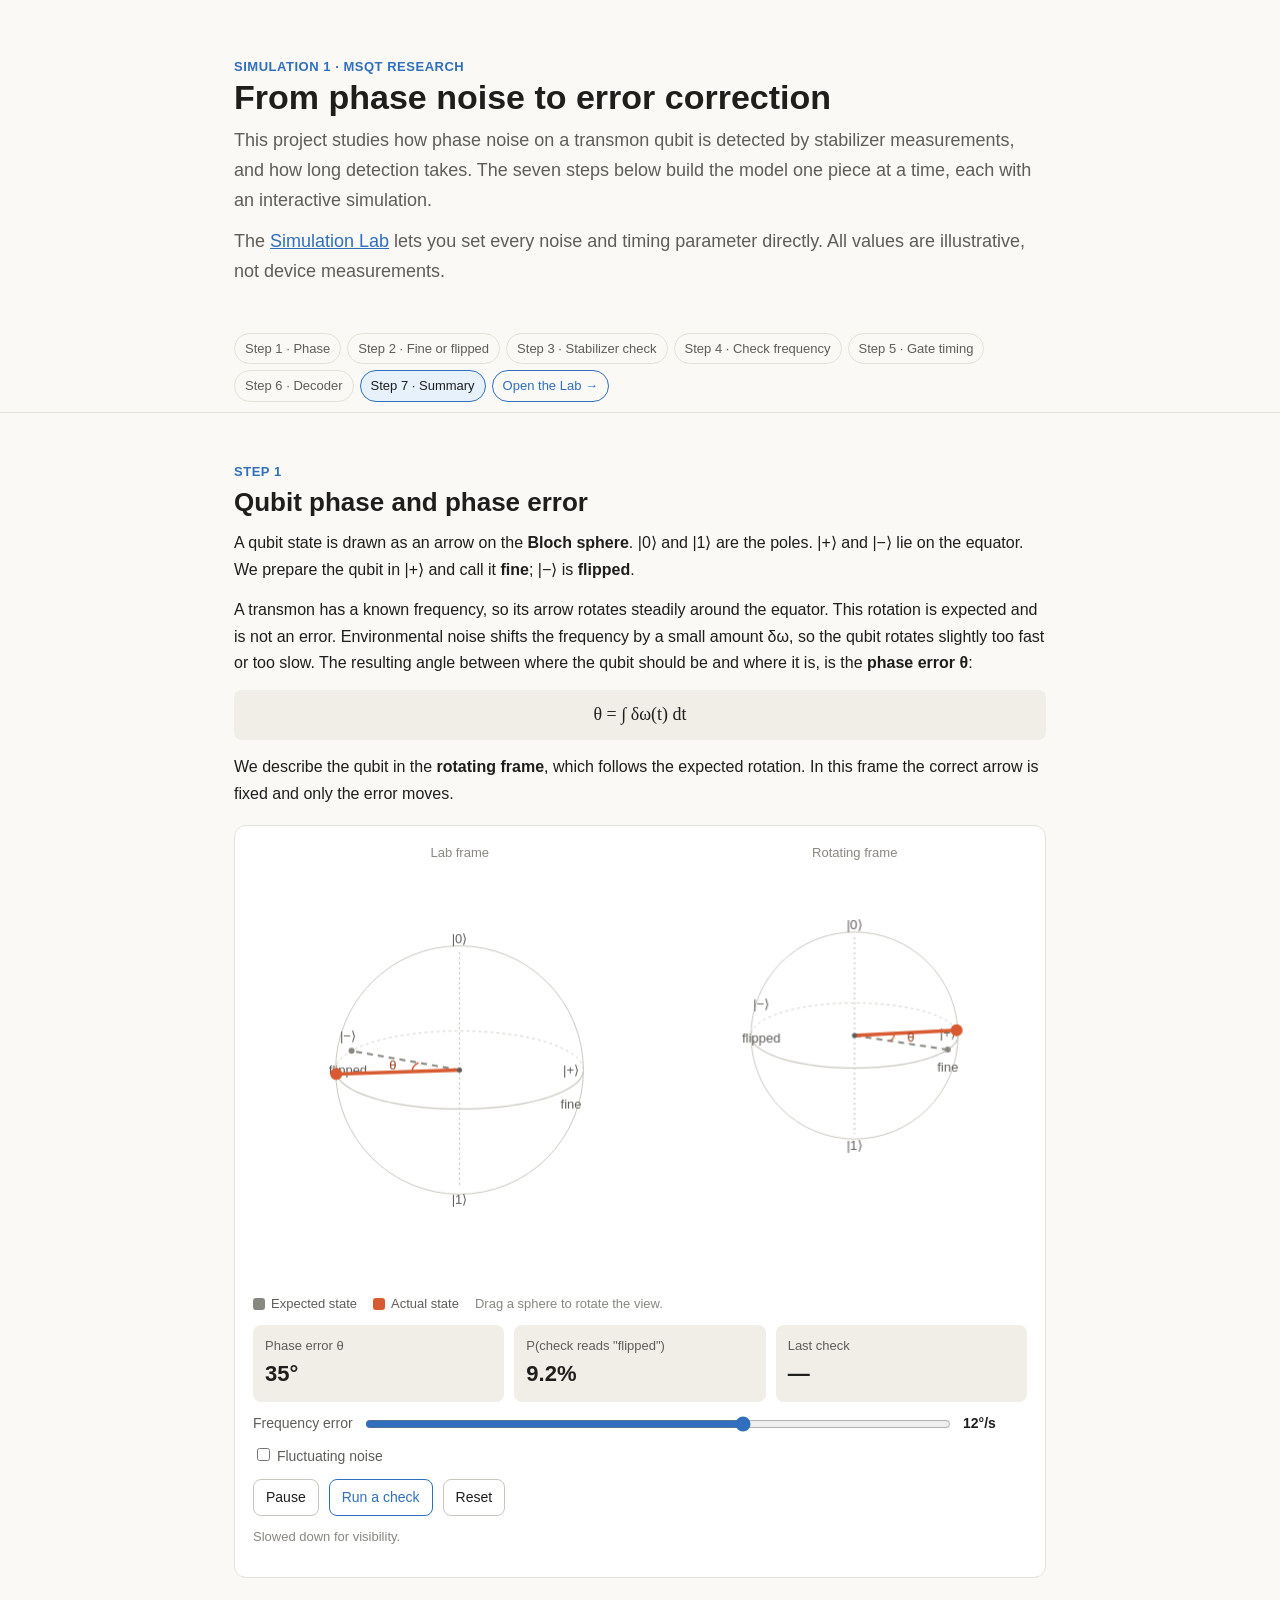
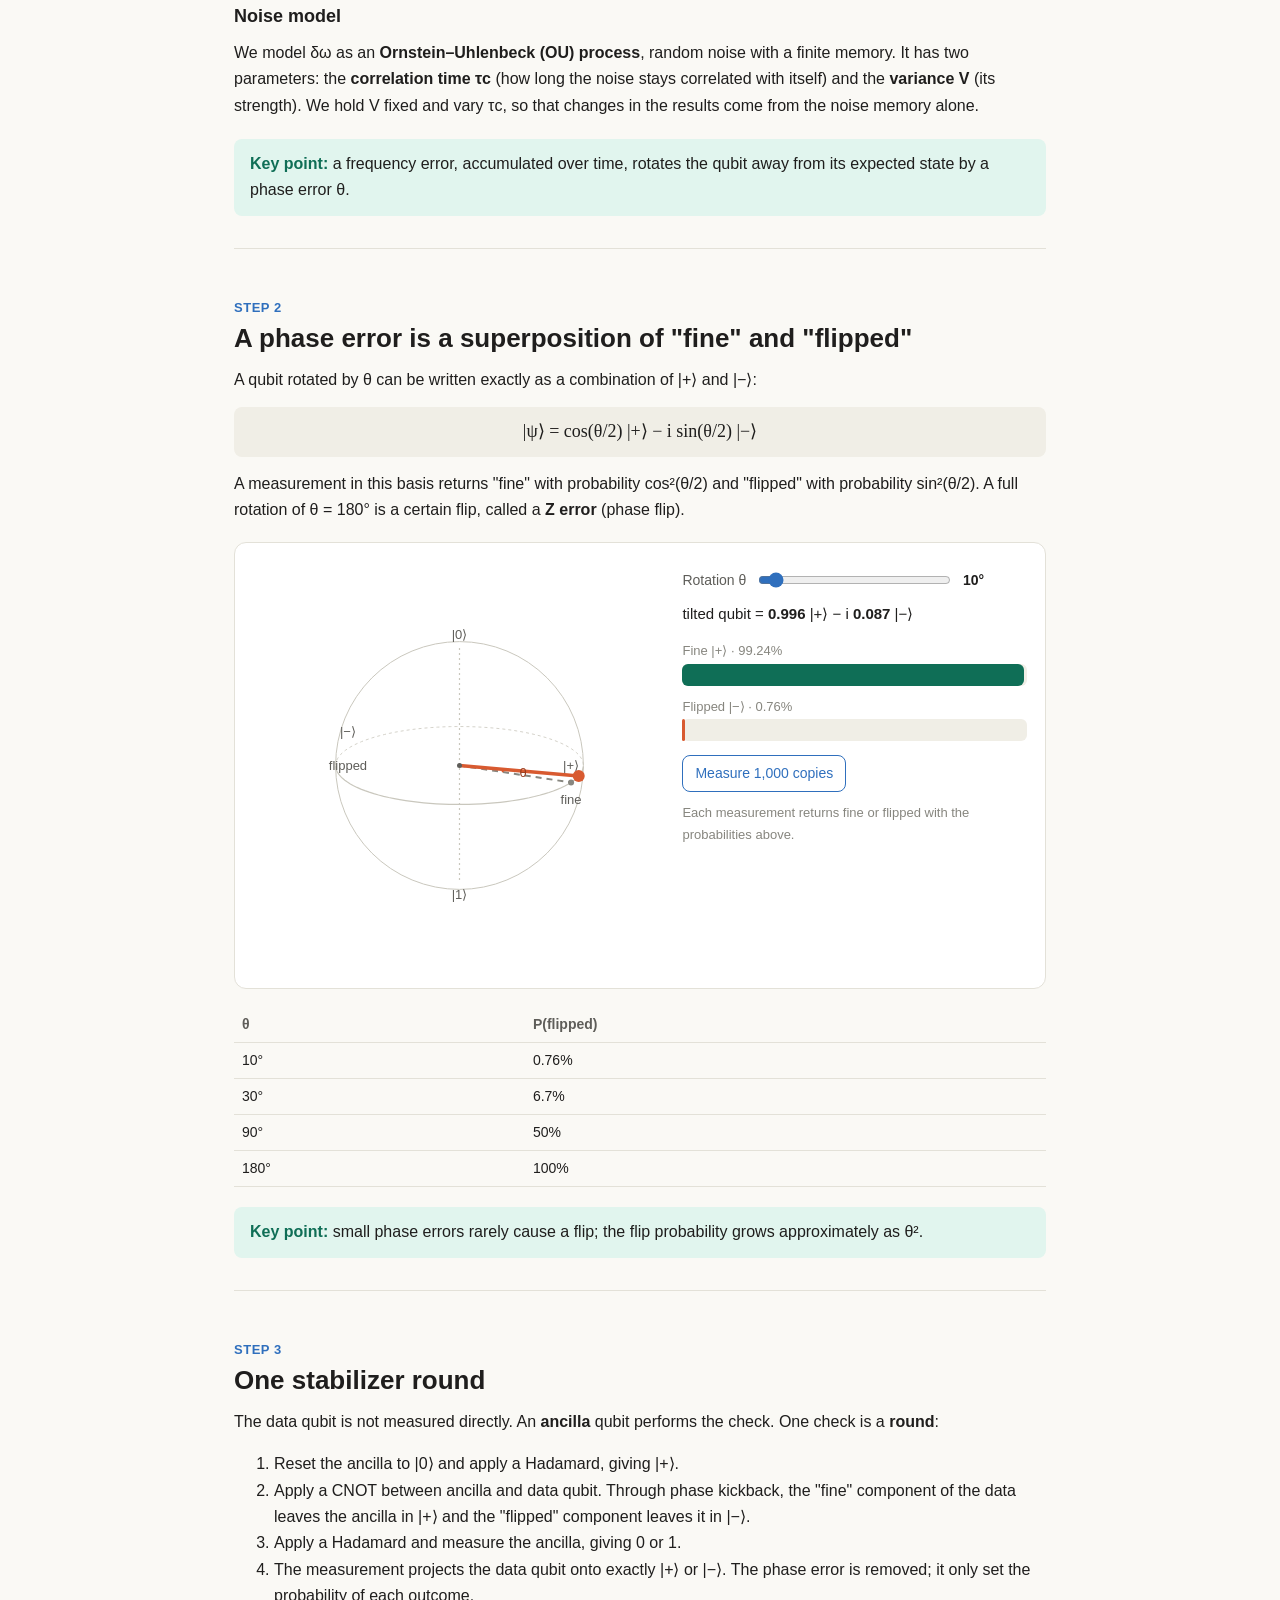
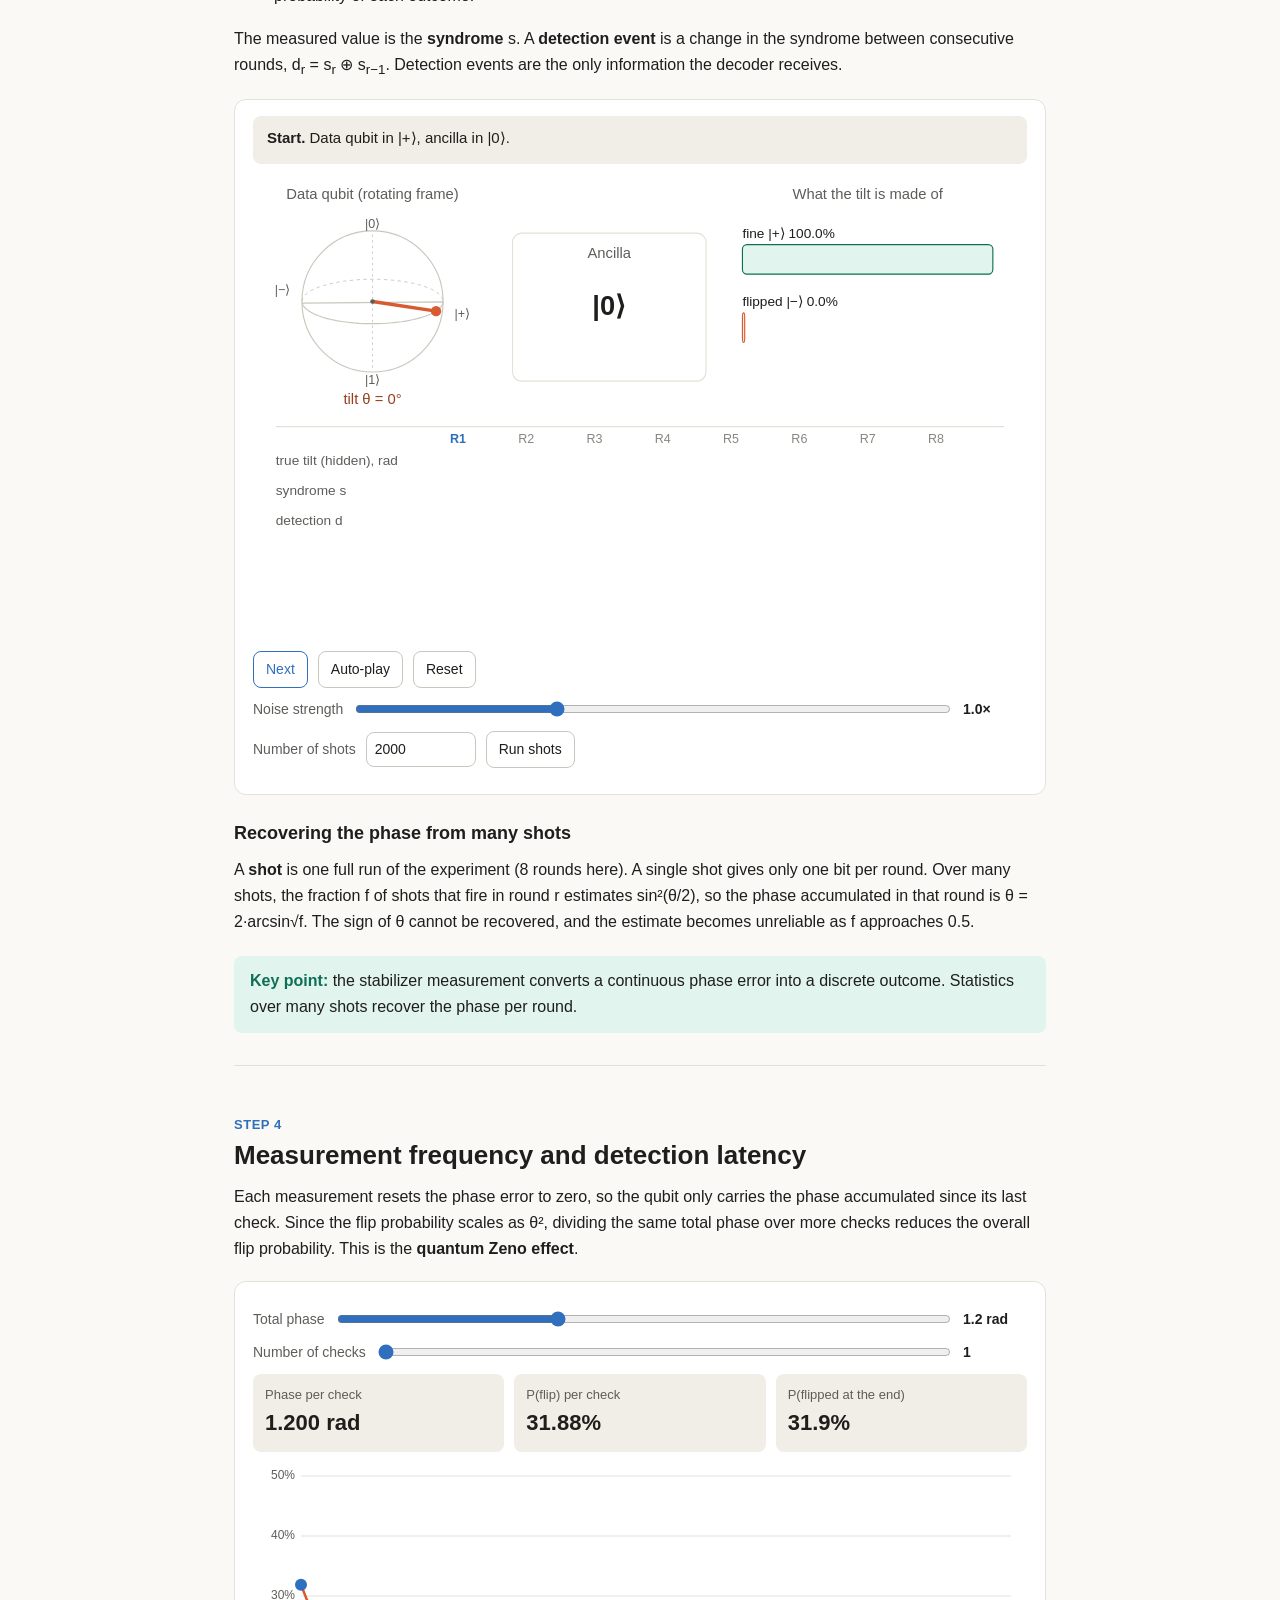
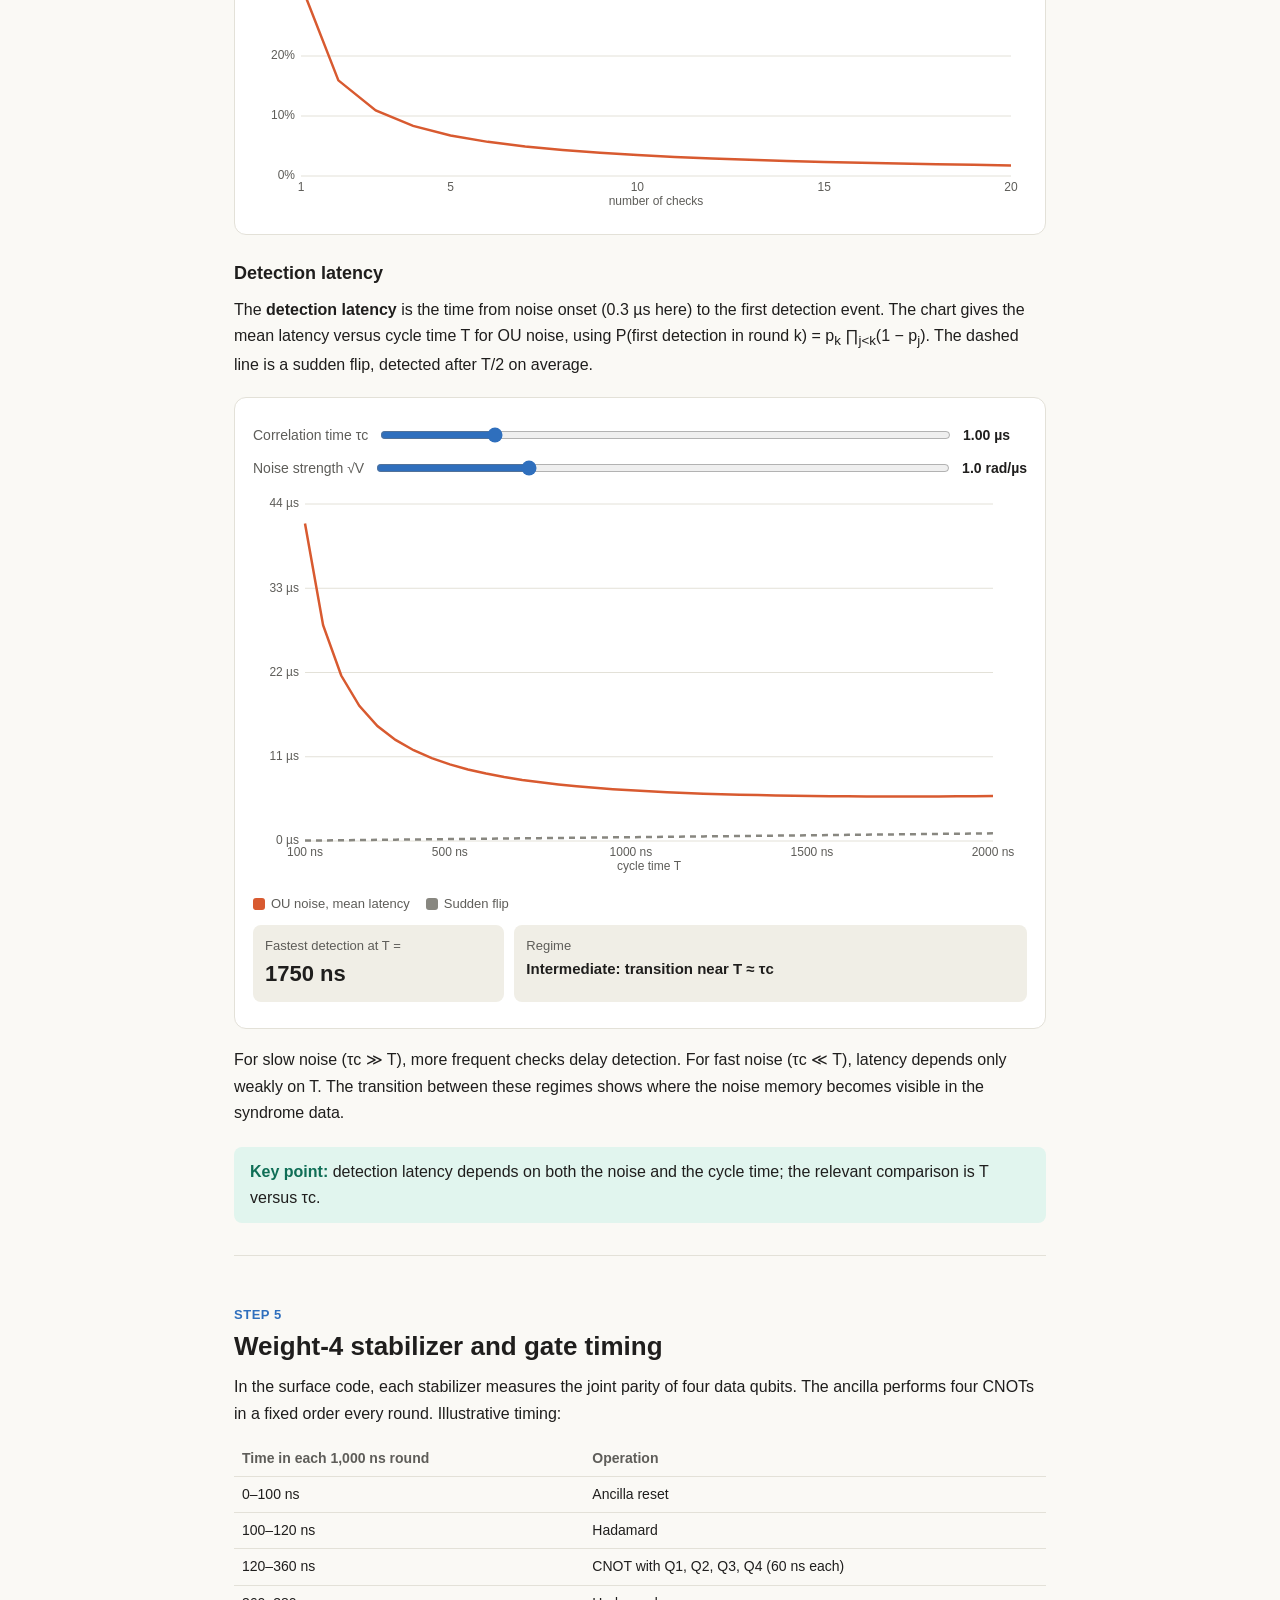
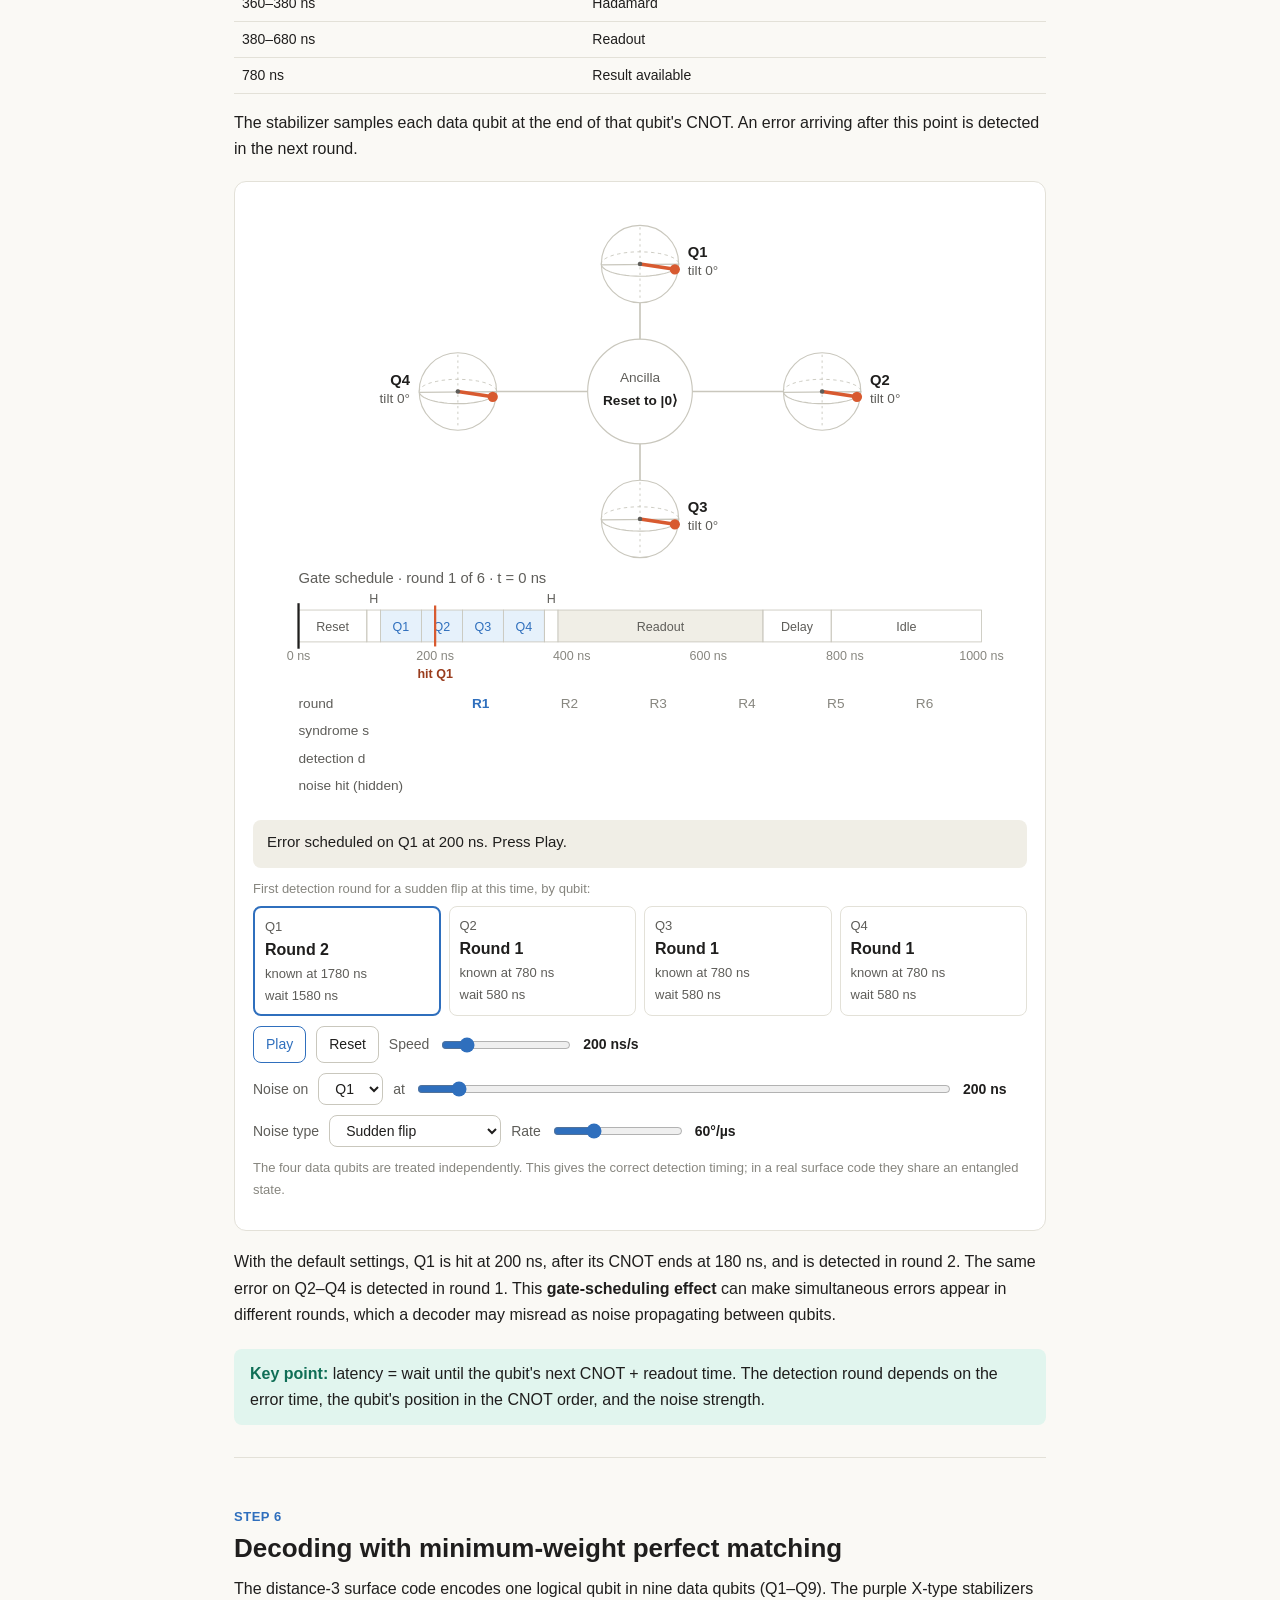
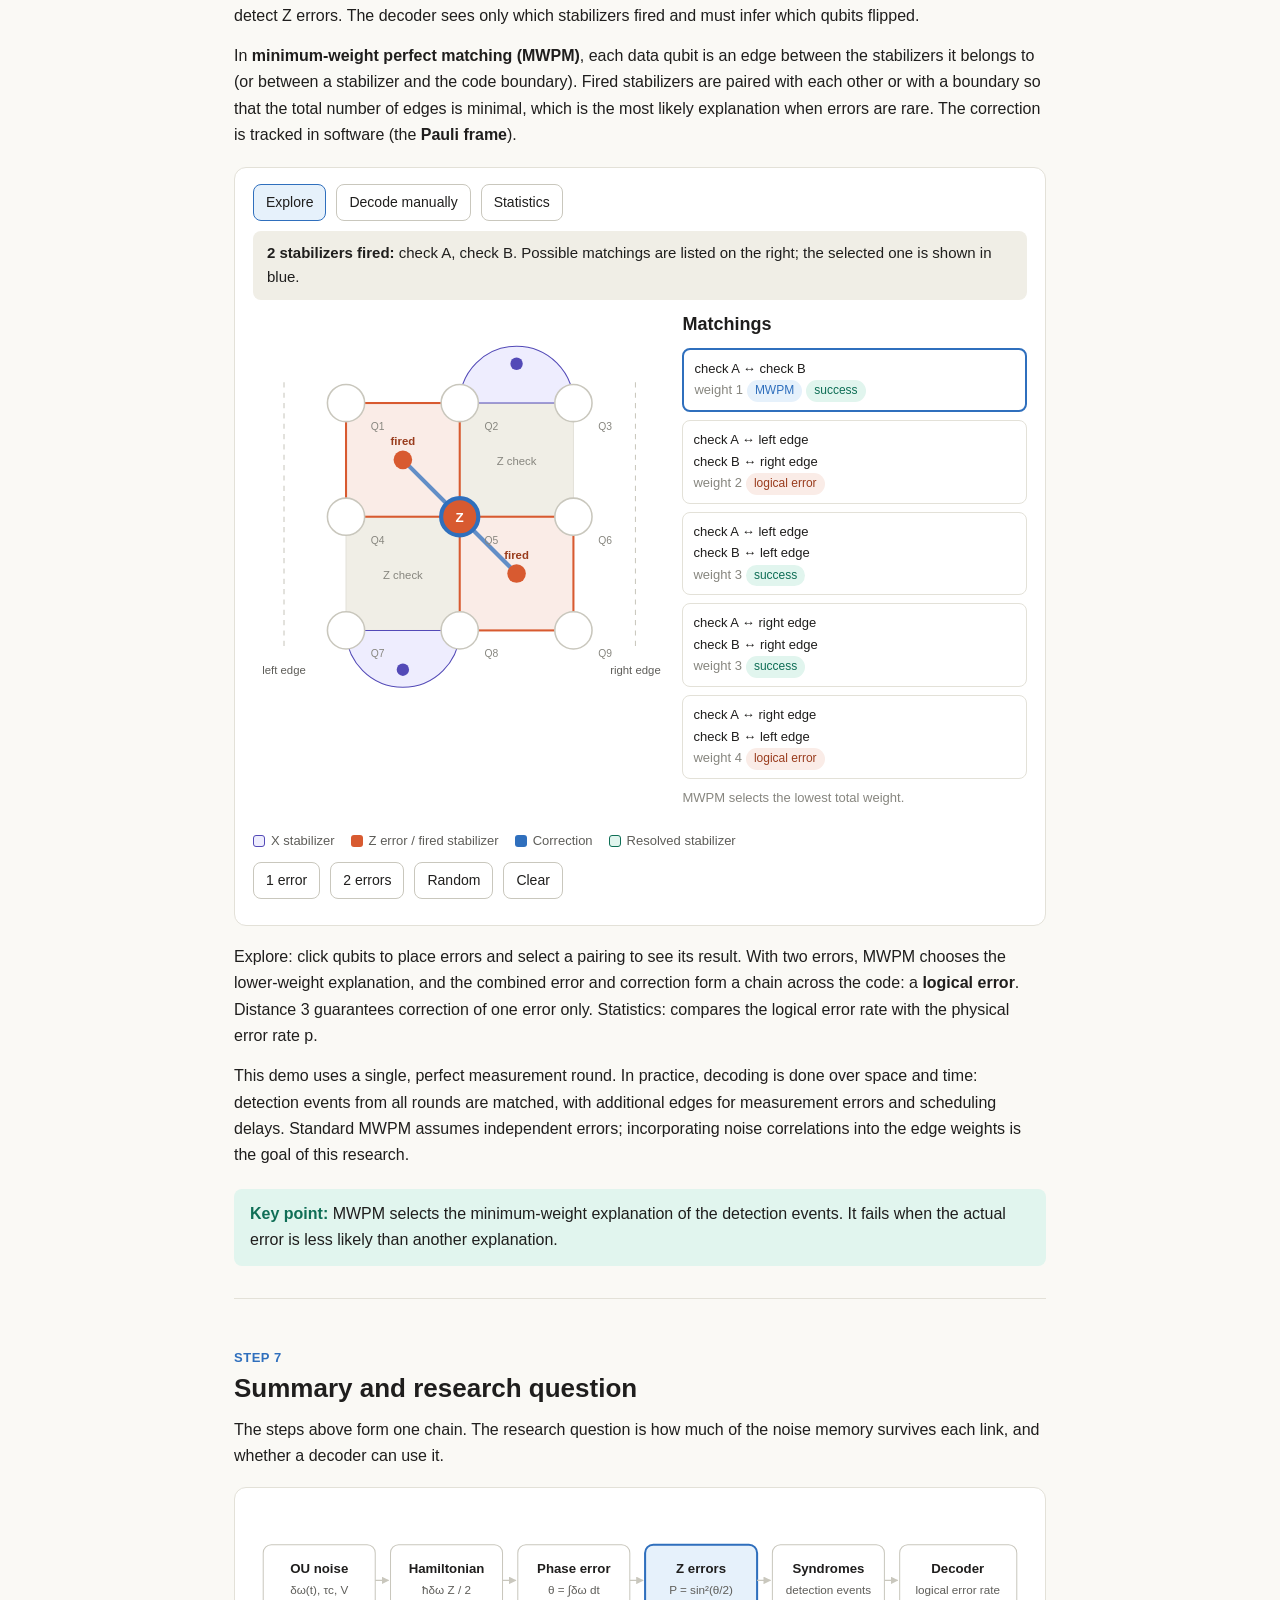
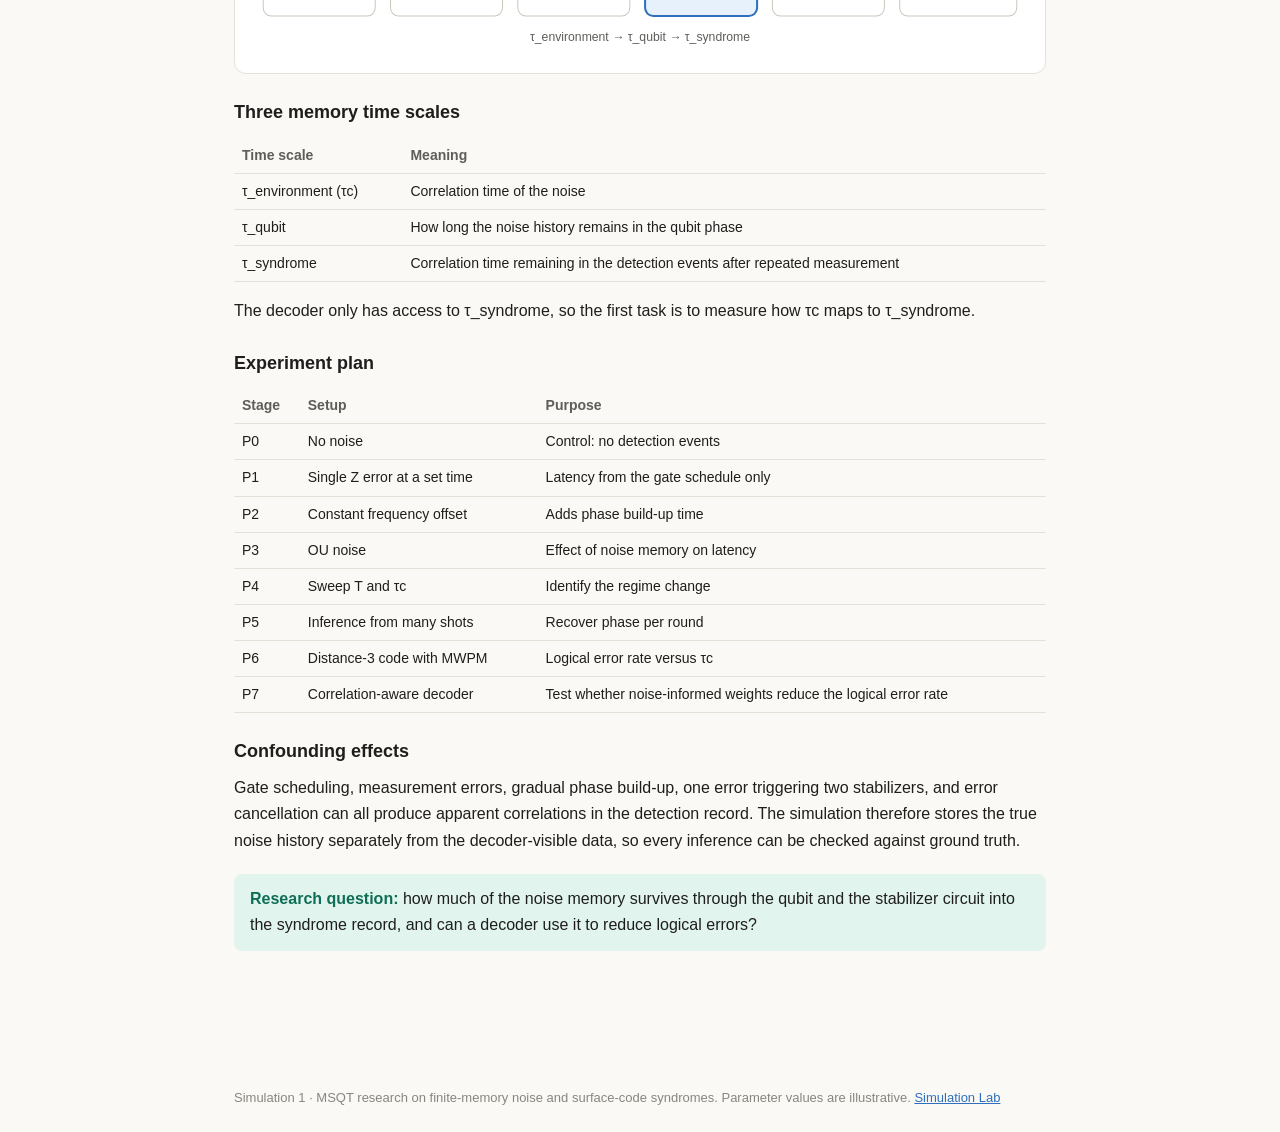
==== commit e7e9a569: "Rewrite text in a concise, professional style Shorten explanations and captions on the walkthrough a" ====
--- a/index.html
+++ b/index.html
@@ -4,12 +4,9 @@
 <meta charset="utf-8">
 <meta name="viewport" content="width=device-width, initial-scale=1">
 <title>Simulation 1 · From phase noise to error correction</title>
-<meta name="description" content="A friendly, hands-on walkthrough: how phase noise on a transmon qubit becomes detection events, and how a decoder corrects it in a distance-3 surface code.">
+<meta name="description" content="Interactive walkthrough of how phase noise on a transmon qubit becomes stabilizer detection events and how a decoder corrects it.">
 <link rel="stylesheet" href="css/style.css">
 <style>
-  .try { border-left: 3px solid var(--accent); padding: 4px 0 4px 14px; margin: 14px 0; border-radius: 0; }
-  .try b { color: var(--accent); }
-  .try ul { margin: 6px 0 0; padding-left: 18px; }
   .err { font-size: 13px; color: var(--coral-dark); }
   input[type=number] { font: inherit; font-size: 14px; width: 110px; padding: 5px 8px; border: 1px solid var(--border-strong); border-radius: var(--radius); background: var(--surface); color: var(--text); }
 </style>
@@ -17,20 +14,20 @@
 <body>
 
 <header class="hero">
-  <div class="kicker">Simulation 1 · A guided tour</div>
+  <div class="kicker">Simulation 1 · MSQT research</div>
   <h1>From phase noise to error correction</h1>
-  <p>Quantum computers make mistakes all the time. This tour shows you, step by step and with your own hands, how one kind of mistake happens on a superconducting qubit, how the computer notices it, and how it fixes it.</p>
-  <p class="note">You don't need any quantum background. Each step builds on the one before, has a small experiment you can play with, and ends with the one idea to remember. Take your time, click everything, and break things on purpose. When you're done, the <a href="lab.html" style="color:var(--accent)">Simulation Lab</a> lets you set every parameter yourself.</p>
+  <p>This project studies how phase noise on a transmon qubit is detected by stabilizer measurements, and how long detection takes. The seven steps below build the model one piece at a time, each with an interactive simulation.</p>
+  <p class="note">The <a href="lab.html" style="color:var(--accent)">Simulation Lab</a> lets you set every noise and timing parameter directly. All values are illustrative, not device measurements.</p>
 </header>
 
 <nav class="toc"><div class="inner">
   <a href="#ch1">Step 1 · Phase</a>
   <a href="#ch2">Step 2 · Fine or flipped</a>
-  <a href="#ch3">Step 3 · The check</a>
-  <a href="#ch4">Step 4 · Checking often</a>
-  <a href="#ch5">Step 5 · Timing</a>
-  <a href="#ch6">Step 6 · The decoder</a>
-  <a href="#ch7">Step 7 · The big picture</a>
+  <a href="#ch3">Step 3 · Stabilizer check</a>
+  <a href="#ch4">Step 4 · Check frequency</a>
+  <a href="#ch5">Step 5 · Gate timing</a>
+  <a href="#ch6">Step 6 · Decoder</a>
+  <a href="#ch7">Step 7 · Summary</a>
   <a href="lab.html" style="border-color:var(--accent);color:var(--accent)">Open the Lab →</a>
 </div></nav>
 
@@ -39,276 +36,218 @@
 <!-- ===================== STEP 1 ===================== -->
 <section class="chapter" id="ch1">
   <div class="kicker">Step 1</div>
-  <h2>Meet the qubit and its phase</h2>
-  <p class="lead">Let's start with a picture you'll use for the whole tour: the <b>Bloch sphere</b>. Every state of a qubit is an arrow pointing from the centre of this sphere to its surface.</p>
-  <p>At the top (north pole) sits |0⟩ and at the bottom sits |1⟩, just like the 0 and 1 of an ordinary bit. Around the middle, on the equator, are two special states we'll care about a lot: |+⟩, which we'll call <b>"fine"</b>, and directly opposite it |−⟩, which we'll call <b>"flipped"</b>. Our qubit starts at |+⟩.</p>
-  <p>Here's the surprising part: a real qubit never sits still. A transmon (a tiny superconducting circuit) has a natural frequency, so its arrow keeps spinning around the equator, like a hand on a clock. That spin is <b>not</b> a mistake. We know its speed exactly, so we can always predict where the arrow should be.</p>
-  <p>The trouble starts when the environment (stray magnetic fields, charges, defects in the chip) nudges that frequency by a tiny amount, called δω. Now the qubit spins slightly too fast or too slow, and slowly drifts away from where it should be. That drift angle is the <b>phase error θ</b>:</p>
-  <div class="math">θ = ∫ δω(t) dt &nbsp;·&nbsp; in words: the frequency mistake, added up over time</div>
-  <p>Physicists like to "ride along" with the correct spin, the way you'd stand on a merry-go-round to watch a friend on it. In that view, called the <b>rotating frame</b>, the correct arrow stands still and only the mistake moves. That's the view on the right below.</p>
+  <h2>Qubit phase and phase error</h2>
+  <p>A qubit state is drawn as an arrow on the <b>Bloch sphere</b>. |0⟩ and |1⟩ are the poles. |+⟩ and |−⟩ lie on the equator. We prepare the qubit in |+⟩ and call it <b>fine</b>; |−⟩ is <b>flipped</b>.</p>
+  <p>A transmon has a known frequency, so its arrow rotates steadily around the equator. This rotation is expected and is not an error. Environmental noise shifts the frequency by a small amount δω, so the qubit rotates slightly too fast or too slow. The resulting angle between where the qubit should be and where it is, is the <b>phase error θ</b>:</p>
+  <div class="math">θ = ∫ δω(t) dt</div>
+  <p>We describe the qubit in the <b>rotating frame</b>, which follows the expected rotation. In this frame the correct arrow is fixed and only the error moves.</p>
 
   <div class="demo">
     <div class="two">
-      <div><p class="note" style="text-align:center;margin:0">What's really happening: the qubit always spins</p><canvas id="ch1-lab" style="width:100%"></canvas></div>
-      <div><p class="note" style="text-align:center;margin:0">Riding along with the correct spin: only the mistake moves</p><canvas id="ch1-rot" style="width:100%"></canvas></div>
-    </div>
-    <div class="key"><span><i class="sw" style="background:var(--gray)"></i>Where the qubit should be</span><span><i class="sw" style="background:var(--coral)"></i>Where it really is</span><span class="note">Drag a sphere left or right to turn it.</span></div>
+      <div><p class="note" style="text-align:center;margin:0">Lab frame</p><canvas id="ch1-lab" style="width:100%"></canvas></div>
+      <div><p class="note" style="text-align:center;margin:0">Rotating frame</p><canvas id="ch1-rot" style="width:100%"></canvas></div>
+    </div>
+    <div class="key"><span><i class="sw" style="background:var(--gray)"></i>Expected state</span><span><i class="sw" style="background:var(--coral)"></i>Actual state</span><span class="note">Drag a sphere to rotate the view.</span></div>
     <div class="stats">
       <div class="stat"><span>Phase error θ</span><b id="ch1-theta">0°</b></div>
-      <div class="stat"><span>Chance a check would say "flipped"</span><b id="ch1-p">0%</b></div>
-      <div class="stat"><span>Your last check said</span><b id="ch1-res">—</b></div>
-    </div>
-    <div class="row"><label for="ch1-err">How much the noise speeds it up</label><input type="range" id="ch1-err" min="-40" max="40" step="1" value="12" style="flex:1"><span class="val" id="ch1-errv">12°/s</span></div>
-    <div class="row"><label><input type="checkbox" id="ch1-wob"> Make the noise wander randomly</label></div>
-    <div class="row"><button id="ch1-play">Pause</button><button id="ch1-check" class="primary">Run a check</button><button id="ch1-reset">Start over</button></div>
-    <p class="note">The animation is slowed down enormously so you can see it. A real qubit spins billions of times per second.</p>
-  </div>
-  <div class="try"><b>Try this</b>
-    <ul>
-      <li>Move the slider to 0. The orange arrow sits right on the grey one: a perfect, noise-free qubit.</li>
-      <li>Push it positive, then negative. The qubit pulls ahead, then falls behind. Either way, the gap θ is the mistake.</li>
-      <li>Tick "wander randomly". Real noise behaves like this: it drifts, speeds up, slows down.</li>
-      <li>Press "Run a check" a few times. Notice anything odd about θ afterwards? Steps 2 and 3 explain it.</li>
-    </ul>
-  </div>
-  <h3>How we describe the noise</h3>
-  <p>To study noise carefully we need a model we can control. We use the <b>Ornstein–Uhlenbeck (OU) process</b>: noise that wanders randomly but "remembers" its recent past. It has just two knobs. The <b>correlation time τc</b> says how long the noise remembers itself: a long τc means slow, drifting noise, a short τc means fast, jittery noise. The <b>strength V</b> says how big the wobbles are. In this research we keep V fixed and turn τc, so any change we see comes from the noise's memory alone.</p>
-  <div class="takeaway"><b>Remember:</b> noise changes how fast the qubit spins. Added up over time, that makes the arrow drift away from where it should be by an angle θ, the phase error.</div>
-  <a class="next" href="#ch2">Next, Step 2: why a drifted qubit is "fine" and "flipped" at the same time →</a>
+      <div class="stat"><span>P(check reads "flipped")</span><b id="ch1-p">0%</b></div>
+      <div class="stat"><span>Last check</span><b id="ch1-res">—</b></div>
+    </div>
+    <div class="row"><label for="ch1-err">Frequency error</label><input type="range" id="ch1-err" min="-40" max="40" step="1" value="12" style="flex:1"><span class="val" id="ch1-errv">12°/s</span></div>
+    <div class="row"><label><input type="checkbox" id="ch1-wob"> Fluctuating noise</label></div>
+    <div class="row"><button id="ch1-play">Pause</button><button id="ch1-check" class="primary">Run a check</button><button id="ch1-reset">Reset</button></div>
+    <p class="note">Slowed down for visibility.</p>
+  </div>
+  <h3>Noise model</h3>
+  <p>We model δω as an <b>Ornstein–Uhlenbeck (OU) process</b>, random noise with a finite memory. It has two parameters: the <b>correlation time τc</b> (how long the noise stays correlated with itself) and the <b>variance V</b> (its strength). We hold V fixed and vary τc, so that changes in the results come from the noise memory alone.</p>
+  <div class="takeaway"><b>Key point:</b> a frequency error, accumulated over time, rotates the qubit away from its expected state by a phase error θ.</div>
 </section>
 
 <!-- ===================== STEP 2 ===================== -->
 <section class="chapter" id="ch2">
   <div class="kicker">Step 2</div>
-  <h2>A tilted qubit is part "fine" and part "flipped"</h2>
-  <p class="lead">This is the most important idea of the whole tour, so let's go slowly.</p>
-  <p>When the arrow has drifted by some angle θ, you might think it's in a new, third kind of state. It isn't. A tilted qubit is <i>exactly the same thing</i> as a mixture of the fine state |+⟩ and the flipped state |−⟩. It's one state, written two ways, a bit like saying a direction is "10° east of north" or "mostly north, a little east".</p>
-  <div class="math">tilted qubit = cos(θ/2) · |+⟩ − i · sin(θ/2) · |−⟩</div>
-  <p>The two numbers in front tell you how much of each piece is there. Square them and you get probabilities: if you check the qubit, it says "fine" with chance cos²(θ/2) and "flipped" with chance sin²(θ/2). Move the slider below and watch the two bars trade places.</p>
+  <h2>A phase error is a superposition of "fine" and "flipped"</h2>
+  <p>A qubit rotated by θ can be written exactly as a combination of |+⟩ and |−⟩:</p>
+  <div class="math">|ψ⟩ = cos(θ/2) |+⟩ − i sin(θ/2) |−⟩</div>
+  <p>A measurement in this basis returns "fine" with probability cos²(θ/2) and "flipped" with probability sin²(θ/2). A full rotation of θ = 180° is a certain flip, called a <b>Z error</b> (phase flip).</p>
   <div class="demo">
     <div class="two">
       <canvas id="ch2-globe" style="width:100%"></canvas>
       <div>
-        <div class="row"><label for="ch2-theta">Tilt θ</label><input type="range" id="ch2-theta" min="0" max="180" step="1" value="10" style="flex:1"><span class="val" id="ch2-thetav">10°</span></div>
+        <div class="row"><label for="ch2-theta">Rotation θ</label><input type="range" id="ch2-theta" min="0" max="180" step="1" value="10" style="flex:1"><span class="val" id="ch2-thetav">10°</span></div>
         <p id="ch2-eq" style="font-size:15px"></p>
         <p class="note" style="margin:8px 0 2px">Fine |+⟩ · <span id="ch2-fine"></span></p>
         <div style="background:var(--neutral);border-radius:6px;height:22px"><div id="ch2-bar-fine" style="background:var(--teal);height:22px;border-radius:6px"></div></div>
         <p class="note" style="margin:10px 0 2px">Flipped |−⟩ · <span id="ch2-flip"></span></p>
         <div style="background:var(--neutral);border-radius:6px;height:22px"><div id="ch2-bar-flip" style="background:var(--coral);height:22px;border-radius:6px"></div></div>
-        <div class="row" style="margin-top:14px"><button id="ch2-run" class="primary">Check 1,000 qubits tilted like this</button></div>
+        <div class="row" style="margin-top:14px"><button id="ch2-run" class="primary">Measure 1,000 copies</button></div>
         <p id="ch2-counts" class="note"></p>
       </div>
     </div>
   </div>
-  <div class="try"><b>Try this</b>
-    <ul>
-      <li>Set θ to 10° and check 1,000 qubits. Only about 8 come back "flipped". Small tilts rarely cause trouble.</li>
-      <li>Set θ to 90°. Now it's a coin toss.</li>
-      <li>Set θ to 180°. Every single one is flipped. That full flip has a name: a <b>Z error</b>, or <b>phase flip</b>.</li>
-    </ul>
-  </div>
-  <table class="simple">
-    <tr><th>Tilt θ</th><th>Chance a check says "flipped"</th></tr>
-    <tr><td>10°</td><td>0.76%</td></tr><tr><td>30°</td><td>6.7%</td></tr><tr><td>90°</td><td>50%</td></tr><tr><td>180°</td><td>100%, a full Z error</td></tr>
-  </table>
-  <div class="takeaway"><b>Remember:</b> a tilt isn't a new kind of state. It's mostly "fine" with a little "flipped" mixed in, and the angle decides how much. The chance of a flip grows roughly with the square of the angle.</div>
-  <a class="next" href="#ch3">Next, Step 3: how a check turns that mixture into a clear answer →</a>
+  <table class="simple">
+    <tr><th>θ</th><th>P(flipped)</th></tr>
+    <tr><td>10°</td><td>0.76%</td></tr><tr><td>30°</td><td>6.7%</td></tr><tr><td>90°</td><td>50%</td></tr><tr><td>180°</td><td>100%</td></tr>
+  </table>
+  <div class="takeaway"><b>Key point:</b> small phase errors rarely cause a flip; the flip probability grows approximately as θ².</div>
 </section>
 
 <!-- ===================== STEP 3 ===================== -->
 <section class="chapter" id="ch3">
   <div class="kicker">Step 3</div>
-  <h2>The check, one move at a time</h2>
-  <p class="lead">We can't simply look at our qubit, because looking destroys the information stored in it. Instead we use a helper qubit, called the <b>ancilla</b>, as a go-between. One full check is called a <b>round</b>.</p>
-  <p>Here is what happens in one round, in plain words:</p>
+  <h2>One stabilizer round</h2>
+  <p>The data qubit is not measured directly. An <b>ancilla</b> qubit performs the check. One check is a <b>round</b>:</p>
   <ol>
-    <li><b>Get the helper ready.</b> Reset the ancilla to |0⟩, then a Hadamard gate turns it into |+⟩.</li>
-    <li><b>Connect the two with a CNOT gate.</b> This is the clever bit. The CNOT works like a label maker: the "fine" part of our qubit puts the label 0 on the ancilla, and the "flipped" part puts the label 1.</li>
-    <li><b>Read the label.</b> A Hadamard and a measurement read the ancilla. A measurement always gives one clear answer, 0 or 1, never "mostly 0".</li>
-    <li><b>The tilt disappears.</b> Whichever label came up, the part of the qubit with the other label is gone. Our qubit is now <i>exactly</i> fine or <i>exactly</i> flipped. Nothing rotated it back; the tilt simply decided the odds and then vanished.</li>
+    <li>Reset the ancilla to |0⟩ and apply a Hadamard, giving |+⟩.</li>
+    <li>Apply a CNOT between ancilla and data qubit. Through phase kickback, the "fine" component of the data leaves the ancilla in |+⟩ and the "flipped" component leaves it in |−⟩.</li>
+    <li>Apply a Hadamard and measure the ancilla, giving 0 or 1.</li>
+    <li>The measurement projects the data qubit onto exactly |+⟩ or |−⟩. The phase error is removed; it only set the probability of each outcome.</li>
   </ol>
-  <p>The answer of each round is called the <b>syndrome</b> (0 = fine, 1 = flipped). What we really watch, though, is when that answer <i>changes</i> from one round to the next. That's called a <b>detection event</b>, and it's the only thing the error-correcting software ever gets to see.</p>
+  <p>The measured value is the <b>syndrome</b> s. A <b>detection event</b> is a change in the syndrome between consecutive rounds, d<sub>r</sub> = s<sub>r</sub> ⊕ s<sub>r−1</sub>. Detection events are the only information the decoder receives.</p>
   <div class="demo">
     <div class="caption" id="ch3-cap"></div>
     <svg id="ch3-sv" viewBox="0 0 680 410"></svg>
-    <div class="row"><button id="ch3-next" class="primary">Next move</button><button id="ch3-auto">Play automatically</button><button id="ch3-reset">Start over</button></div>
+    <div class="row"><button id="ch3-next" class="primary">Next</button><button id="ch3-auto">Auto-play</button><button id="ch3-reset">Reset</button></div>
     <div class="row"><label for="ch3-scale">Noise strength</label><input type="range" id="ch3-scale" min="0.5" max="2" step="0.1" value="1" style="flex:1"><span class="val" id="ch3-scalev">1.0×</span></div>
-    <div class="row"><label for="ch3-n">How many shots to run</label><input type="number" id="ch3-n" min="10" max="100000" step="1" value="2000"><button id="ch3-shots">Run shots</button><span class="err" id="ch3-err"></span></div>
-  </div>
-  <h3>One shot can't tell you much. Many shots can.</h3>
-  <p>A <b>shot</b> is one complete run of the experiment, here 8 rounds long. In one shot, each round only gives a yes or a no, so you can't tell whether the qubit drifted by 10° or by 60°. But if you repeat the same experiment many times and count how often each round fires, that fraction f is an estimate of sin²(θ/2). Undo the formula, θ = 2·arcsin√f, and you've recovered how much phase built up in that round. Choose your own number of shots above and see how close the blue row gets to the hidden grey row.</p>
-  <div class="try"><b>Try this</b>
-    <ul>
-      <li>Run just 50 shots, then 20,000. With few shots the recovered angles jump around; with many they settle on the truth.</li>
-      <li>Notice what you can't recover: whether the qubit spun too fast or too slow. The sign is lost.</li>
-    </ul>
-  </div>
-  <div class="takeaway"><b>Remember:</b> the CNOT labels the "fine" and "flipped" parts, reading the label keeps one and erases the tilt, and detection events record when the answer changed. Many shots together let you work back to the hidden phase.</div>
-  <a class="next" href="#ch4">Next, Step 4: what happens when we check over and over →</a>
+    <div class="row"><label for="ch3-n">Number of shots</label><input type="number" id="ch3-n" min="10" max="100000" step="1" value="2000"><button id="ch3-shots">Run shots</button><span class="err" id="ch3-err"></span></div>
+  </div>
+  <h3>Recovering the phase from many shots</h3>
+  <p>A <b>shot</b> is one full run of the experiment (8 rounds here). A single shot gives only one bit per round. Over many shots, the fraction f of shots that fire in round r estimates sin²(θ/2), so the phase accumulated in that round is θ = 2·arcsin√f. The sign of θ cannot be recovered, and the estimate becomes unreliable as f approaches 0.5.</p>
+  <div class="takeaway"><b>Key point:</b> the stabilizer measurement converts a continuous phase error into a discrete outcome. Statistics over many shots recover the phase per round.</div>
 </section>
 
 <!-- ===================== STEP 4 ===================== -->
 <section class="chapter" id="ch4">
   <div class="kicker">Step 4</div>
-  <h2>Checking often: why phase doesn't pile up</h2>
-  <p class="lead">Many people expect continuous noise to keep pushing the qubit further and further away. It does keep acting, but every check wipes the tilt back to zero.</p>
-  <p>So the qubit only ever carries the phase it picked up since its last check. And because the chance of a flip grows with the <i>square</i> of the tilt, chopping the same total phase into many small, separately checked pieces makes flips much rarer. This has a lovely name: the <b>quantum Zeno effect</b>, after the ancient puzzle about the arrow that never arrives.</p>
-  <div class="demo">
-    <div class="row"><label for="ch4-total">Total phase the noise adds</label><input type="range" id="ch4-total" min="0.2" max="3" step="0.1" value="1.2" style="flex:1"><span class="val" id="ch4-totalv"></span></div>
-    <div class="row"><label for="ch4-n">Number of checks it's split into</label><input type="range" id="ch4-n" min="1" max="20" step="1" value="1" style="flex:1"><span class="val" id="ch4-nv"></span></div>
+  <h2>Measurement frequency and detection latency</h2>
+  <p>Each measurement resets the phase error to zero, so the qubit only carries the phase accumulated since its last check. Since the flip probability scales as θ², dividing the same total phase over more checks reduces the overall flip probability. This is the <b>quantum Zeno effect</b>.</p>
+  <div class="demo">
+    <div class="row"><label for="ch4-total">Total phase</label><input type="range" id="ch4-total" min="0.2" max="3" step="0.1" value="1.2" style="flex:1"><span class="val" id="ch4-totalv"></span></div>
+    <div class="row"><label for="ch4-n">Number of checks</label><input type="range" id="ch4-n" min="1" max="20" step="1" value="1" style="flex:1"><span class="val" id="ch4-nv"></span></div>
     <div class="stats">
-      <div class="stat"><span>Phase between two checks</span><b id="ch4-per"></b></div>
-      <div class="stat"><span>Flip chance at each check</span><b id="ch4-pper"></b></div>
-      <div class="stat"><span>Chance it ends up flipped</span><b id="ch4-end"></b></div>
+      <div class="stat"><span>Phase per check</span><b id="ch4-per"></b></div>
+      <div class="stat"><span>P(flip) per check</span><b id="ch4-pper"></b></div>
+      <div class="stat"><span>P(flipped at the end)</span><b id="ch4-end"></b></div>
     </div>
     <canvas id="ch4-zeno" style="width:100%"></canvas>
   </div>
-  <h3>So how long until the check notices?</h3>
-  <p>This is the central question of the research: the <b>detection latency</b>, the time between the moment noise appears (here at 0.3 µs) and the moment the first detection event arrives. The chart below works it out for every cycle time T, using the real formulas for OU noise. The grey dashed line is a sudden, clean flip for comparison: that's always caught after half a cycle on average.</p>
-  <div class="demo">
-    <div class="row"><label for="ch4-tc">Noise memory τc</label><input type="range" id="ch4-tc" min="0.05" max="5" step="0.05" value="1" style="flex:1"><span class="val" id="ch4-tcv"></span></div>
+  <h3>Detection latency</h3>
+  <p>The <b>detection latency</b> is the time from noise onset (0.3 µs here) to the first detection event. The chart gives the mean latency versus cycle time T for OU noise, using P(first detection in round k) = p<sub>k</sub> ∏<sub>j&lt;k</sub>(1 − p<sub>j</sub>). The dashed line is a sudden flip, detected after T/2 on average.</p>
+  <div class="demo">
+    <div class="row"><label for="ch4-tc">Correlation time τc</label><input type="range" id="ch4-tc" min="0.05" max="5" step="0.05" value="1" style="flex:1"><span class="val" id="ch4-tcv"></span></div>
     <div class="row"><label for="ch4-sig">Noise strength √V</label><input type="range" id="ch4-sig" min="0.3" max="3" step="0.1" value="1" style="flex:1"><span class="val" id="ch4-sigv"></span></div>
     <canvas id="ch4-lat" style="width:100%"></canvas>
-    <div class="key"><span><i class="sw" style="background:var(--coral)"></i>OU phase noise: average latency</span><span><i class="sw" style="background:var(--gray)"></i>A sudden, clean flip</span></div>
+    <div class="key"><span><i class="sw" style="background:var(--coral)"></i>OU noise, mean latency</span><span><i class="sw" style="background:var(--gray)"></i>Sudden flip</span></div>
     <div class="stats">
-      <div class="stat"><span>Fastest detection when checking every</span><b id="ch4-best"></b></div>
-      <div class="stat" style="grid-column:span 2"><span>What kind of noise this is</span><b id="ch4-regime" style="font-size:15px"></b></div>
-    </div>
-  </div>
-  <div class="try"><b>Try this</b>
-    <ul>
-      <li>Set τc to 5 µs (slow noise). Checking very often makes detection <i>slower</i>. That's Zeno at work.</li>
-      <li>Set τc to 0.05 µs (fast noise). The curve goes almost flat: checking more or less often barely matters.</li>
-      <li>The place where the curve changes shape is where the noise's memory shows up in the data. Finding that is a big part of the research.</li>
-    </ul>
-  </div>
-  <div class="takeaway"><b>Remember:</b> how quickly a check notices noise depends on the noise <i>and</i> on how often you check. Comparing the cycle time T with the noise memory τc is exactly what this research measures.</div>
-  <a class="next" href="#ch5">Next, Step 5: what timing looks like inside a real check →</a>
+      <div class="stat"><span>Fastest detection at T =</span><b id="ch4-best"></b></div>
+      <div class="stat" style="grid-column:span 2"><span>Regime</span><b id="ch4-regime" style="font-size:15px"></b></div>
+    </div>
+  </div>
+  <p>For slow noise (τc ≫ T), more frequent checks delay detection. For fast noise (τc ≪ T), latency depends only weakly on T. The transition between these regimes shows where the noise memory becomes visible in the syndrome data.</p>
+  <div class="takeaway"><b>Key point:</b> detection latency depends on both the noise and the cycle time; the relevant comparison is T versus τc.</div>
 </section>
 
 <!-- ===================== STEP 5 ===================== -->
 <section class="chapter" id="ch5">
   <div class="kicker">Step 5</div>
-  <h2>Four qubits, one helper, and a strict timetable</h2>
-  <p class="lead">In a real surface code, each helper qubit checks four data qubits at once. It talks to them one after another, on a fixed clock, every single round.</p>
-  <p>Here's the timetable we'll use. The numbers are made-up but realistic:</p>
-  <table class="simple">
-    <tr><th>Time in each 1,000 ns round</th><th>What the helper is doing</th></tr>
-    <tr><td>0–100 ns</td><td>Resetting</td></tr><tr><td>100–120 ns</td><td>Hadamard gate</td></tr>
-    <tr><td>120–360 ns</td><td>CNOT with Q1, then Q2, then Q3, then Q4 (60 ns each)</td></tr><tr><td>360–380 ns</td><td>Hadamard gate</td></tr>
-    <tr><td>380–680 ns</td><td>Being read out</td></tr><tr><td>780 ns</td><td>The answer reaches the electronics</td></tr>
-  </table>
-  <p>Here's the catch: the helper only "looks at" each qubit during that qubit's own CNOT. If noise hits a qubit just <i>after</i> its CNOT, this round has already looked away, and the problem only shows up next round. Choose a qubit and a time below, press Play, and watch it happen.</p>
+  <h2>Weight-4 stabilizer and gate timing</h2>
+  <p>In the surface code, each stabilizer measures the joint parity of four data qubits. The ancilla performs four CNOTs in a fixed order every round. Illustrative timing:</p>
+  <table class="simple">
+    <tr><th>Time in each 1,000 ns round</th><th>Operation</th></tr>
+    <tr><td>0–100 ns</td><td>Ancilla reset</td></tr><tr><td>100–120 ns</td><td>Hadamard</td></tr>
+    <tr><td>120–360 ns</td><td>CNOT with Q1, Q2, Q3, Q4 (60 ns each)</td></tr><tr><td>360–380 ns</td><td>Hadamard</td></tr>
+    <tr><td>380–680 ns</td><td>Readout</td></tr><tr><td>780 ns</td><td>Result available</td></tr>
+  </table>
+  <p>The stabilizer samples each data qubit at the end of that qubit's CNOT. An error arriving after this point is detected in the next round.</p>
   <div class="demo">
     <svg id="ch5-sv" viewBox="0 0 680 540"></svg>
     <div class="caption" id="ch5-ans" style="margin-top:8px"></div>
-    <p class="note" style="margin:6px 0">If a clean flip hit each qubit at this same moment, the helper would first notice it in:</p>
+    <p class="note" style="margin:6px 0">First detection round for a sudden flip at this time, by qubit:</p>
     <div class="cards4" id="ch5-pred"></div>
-    <div class="row"><button id="ch5-play" class="primary">Play</button><button id="ch5-reset">Start over</button><label for="ch5-speed">Speed</label><input type="range" id="ch5-speed" min="50" max="1000" step="50" value="200" style="width:130px"><span class="val" id="ch5-speedv">200 ns/s</span></div>
-    <div class="row"><label for="ch5-q">Noise hits</label><select id="ch5-q"><option value="0">Q1</option><option value="1">Q2</option><option value="2">Q3</option><option value="3">Q4</option></select>
+    <div class="row"><button id="ch5-play" class="primary">Play</button><button id="ch5-reset">Reset</button><label for="ch5-speed">Speed</label><input type="range" id="ch5-speed" min="50" max="1000" step="50" value="200" style="width:130px"><span class="val" id="ch5-speedv">200 ns/s</span></div>
+    <div class="row"><label for="ch5-q">Noise on</label><select id="ch5-q"><option value="0">Q1</option><option value="1">Q2</option><option value="2">Q3</option><option value="3">Q4</option></select>
       <label for="ch5-t">at</label><input type="range" id="ch5-t" min="0" max="3000" step="10" value="200" style="flex:1"><span class="val" id="ch5-tv">200 ns</span></div>
-    <div class="row"><label for="ch5-mode">Kind of noise</label><select id="ch5-mode"><option value="clean">A sudden, full flip</option><option value="grad">A gradual drift (spins too fast)</option></select>
-      <label for="ch5-rate">Drift speed</label><input type="range" id="ch5-rate" min="10" max="180" step="5" value="60" style="width:130px"><span class="val" id="ch5-ratev">60°/µs</span></div>
-    <p class="note">A small simplification: in a real surface code the four qubits share one entangled state. Treating them separately still gets the timing right, which is what this step is about.</p>
-  </div>
-  <div class="try"><b>Try this</b>
-    <ul>
-      <li>Leave the defaults: Q1 is hit at 200 ns, just after its CNOT finished at 180 ns. It's caught in round 2. The cards show that the same hit on Q2, Q3 or Q4 would be caught in round 1.</li>
-      <li>Move the hit to 170 ns. Now Q1 is caught in round 1. Ten nanoseconds made a whole round of difference!</li>
-      <li>Switch to a gradual drift and press Start over a few times. The round changes from run to run, because each check only flips the qubit with some chance.</li>
-    </ul>
-  </div>
-  <p>This is called the <b>gate-scheduling effect</b>, and it matters a lot for this research. Two errors that happen at the very same moment can show up in different rounds, which can trick a decoder into thinking the noise travelled from one qubit to another when it didn't.</p>
-  <p>Want to set the noise start, duration, decay, spreading, gate times, readout and reset yourself? That's exactly what the <a href="lab.html" style="color:var(--accent)">Simulation Lab</a> is for.</p>
-  <div class="takeaway"><b>Remember:</b> waiting to be noticed = waiting for the next CNOT + waiting for the readout. Which round an error shows up in depends on when it hits, which qubit it hits, and how strong it is.</div>
-  <a class="next" href="#ch6">Next, Step 6: how the decoder fixes things →</a>
+    <div class="row"><label for="ch5-mode">Noise type</label><select id="ch5-mode"><option value="clean">Sudden flip</option><option value="grad">Gradual phase error</option></select>
+      <label for="ch5-rate">Rate</label><input type="range" id="ch5-rate" min="10" max="180" step="5" value="60" style="width:130px"><span class="val" id="ch5-ratev">60°/µs</span></div>
+    <p class="note">The four data qubits are treated independently. This gives the correct detection timing; in a real surface code they share an entangled state.</p>
+  </div>
+  <p>With the default settings, Q1 is hit at 200 ns, after its CNOT ends at 180 ns, and is detected in round 2. The same error on Q2–Q4 is detected in round 1. This <b>gate-scheduling effect</b> can make simultaneous errors appear in different rounds, which a decoder may misread as noise propagating between qubits.</p>
+  <div class="takeaway"><b>Key point:</b> latency = wait until the qubit's next CNOT + readout time. The detection round depends on the error time, the qubit's position in the CNOT order, and the noise strength.</div>
 </section>
 
 <!-- ===================== STEP 6 ===================== -->
 <section class="chapter" id="ch6">
   <div class="kicker">Step 6</div>
-  <h2>The decoder: playing detective</h2>
-  <p class="lead">Now let's zoom out to a small but complete error-correcting code: the distance-3 surface code. It protects one precious qubit by spreading it across nine data qubits, Q1 to Q9.</p>
-  <p>The purple patches are the checks that catch phase flips. When some of them fire, the decoder has to play detective: <i>which qubits most likely flipped?</i> It only sees which checks fired, never the errors themselves.</p>
-  <p>The standard detective is called <b>minimum-weight perfect matching (MWPM)</b>. Its idea is simple and sensible: errors are rare, so the best guess is the explanation that needs the <b>fewest</b> errors. Every data qubit is a link between the checks it touches. Each fired check has to be paired with another fired check, or with an edge of the code, and MWPM picks the pairing that crosses the fewest links. The fix is usually just written down in software (the <b>Pauli frame</b>) and applied when the qubits are finally read.</p>
-  <div class="demo">
-    <div class="row" style="margin-top:0"><button id="ch6-m-explore">Explore</button><button id="ch6-m-game">You be the decoder</button><button id="ch6-m-stats">Run many trials</button></div>
+  <h2>Decoding with minimum-weight perfect matching</h2>
+  <p>The distance-3 surface code encodes one logical qubit in nine data qubits (Q1–Q9). The purple X-type stabilizers detect Z errors. The decoder sees only which stabilizers fired and must infer which qubits flipped.</p>
+  <p>In <b>minimum-weight perfect matching (MWPM)</b>, each data qubit is an edge between the stabilizers it belongs to (or between a stabilizer and the code boundary). Fired stabilizers are paired with each other or with a boundary so that the total number of edges is minimal, which is the most likely explanation when errors are rare. The correction is tracked in software (the <b>Pauli frame</b>).</p>
+  <div class="demo">
+    <div class="row" style="margin-top:0"><button id="ch6-m-explore">Explore</button><button id="ch6-m-game">Decode manually</button><button id="ch6-m-stats">Statistics</button></div>
     <div id="ch6-board">
       <div class="caption" id="ch6-cap"></div>
       <div class="two"><svg id="ch6-sv" viewBox="0 0 400 370"></svg><div id="ch6-pan" style="font-size:14px"></div></div>
-      <div class="key"><span><i class="sw" style="background:var(--purple-bg);border:1px solid var(--purple)"></i>A check that catches phase flips</span><span><i class="sw" style="background:var(--coral)"></i>A flip, or a check that fired</span><span><i class="sw" style="background:var(--accent)"></i>The correction</span><span><i class="sw" style="background:var(--teal-bg);border:1px solid var(--teal)"></i>A check you've explained</span></div>
-    </div>
-    <div class="row" id="ch6-c-explore"><button id="ch6-ex1">Show 1 error</button><button id="ch6-ex2">Show 2 errors (it fails)</button><button id="ch6-rand">Random errors</button><button id="ch6-clear">Clear</button></div>
-    <div class="row" id="ch6-c-game"><button id="ch6-new">New puzzle</button><button id="ch6-submit" class="primary">Check my answer</button><button id="ch6-showdec">Show the decoder's answer</button></div>
-    <div class="row" id="ch6-c-stats"><label for="ch6-p">Chance each qubit flips</label><input type="range" id="ch6-p" min="0.01" max="0.3" step="0.01" value="0.02" style="flex:1"><span class="val" id="ch6-pv">2%</span>
-      <label for="ch6-n">Trials</label><input type="number" id="ch6-n" min="100" max="200000" step="1" value="20000"><button id="ch6-run" class="primary">Run trials</button><span class="err" id="ch6-err"></span></div>
-    <div id="ch6-stat"><p class="note">Choose how many trials to run, then press "Run trials".</p></div>
-  </div>
-  <div class="try"><b>Try this</b>
-    <ul>
-      <li><b>Explore:</b> click qubits to add flips and watch the checks react. Hover a qubit to see which checks it touches. Click each explanation on the right to see where it leads.</li>
-      <li>Press "Show 2 errors". MWPM picks the cheaper one-flip explanation, and together with the real errors it forms a line of flips from edge to edge: a <b>logical error</b>. A distance-3 code can only promise to fix one error.</li>
-      <li><b>You be the decoder:</b> the flips are hidden. Click qubits until no check is firing, then see whether you beat MWPM.</li>
-      <li><b>Run many trials:</b> type any number of trials. At small error rates the protected qubit fails less often than a single unprotected one. That's the whole point of error correction.</li>
-    </ul>
-  </div>
-  <p><b>What real decoders do.</b> On real hardware the checks repeat round after round, so the decoder matches in <b>space and time</b>: detection events from different rounds are clues too, and links also join rounds (for measurement mistakes and for errors delayed by the timetable from Step 5). Standard MWPM treats every link as equally likely, assuming errors are independent. Teaching it about timing and noise memory is where this research comes in.</p>
-  <div class="takeaway"><b>Remember:</b> the decoder only sees which checks fired, chooses the explanation with the fewest errors, and keeps the fix in software. It fails when the real errors happen to be less likely than some other explanation.</div>
-  <a class="next" href="#ch7">Next, Step 7: putting it all together →</a>
+      <div class="key"><span><i class="sw" style="background:var(--purple-bg);border:1px solid var(--purple)"></i>X stabilizer</span><span><i class="sw" style="background:var(--coral)"></i>Z error / fired stabilizer</span><span><i class="sw" style="background:var(--accent)"></i>Correction</span><span><i class="sw" style="background:var(--teal-bg);border:1px solid var(--teal)"></i>Resolved stabilizer</span></div>
+    </div>
+    <div class="row" id="ch6-c-explore"><button id="ch6-ex1">1 error</button><button id="ch6-ex2">2 errors</button><button id="ch6-rand">Random</button><button id="ch6-clear">Clear</button></div>
+    <div class="row" id="ch6-c-game"><button id="ch6-new">New puzzle</button><button id="ch6-submit" class="primary">Submit</button><button id="ch6-showdec">Show MWPM</button></div>
+    <div class="row" id="ch6-c-stats"><label for="ch6-p">Physical error rate p</label><input type="range" id="ch6-p" min="0.01" max="0.3" step="0.01" value="0.02" style="flex:1"><span class="val" id="ch6-pv">2%</span>
+      <label for="ch6-n">Trials</label><input type="number" id="ch6-n" min="100" max="200000" step="1" value="20000"><button id="ch6-run" class="primary">Run</button><span class="err" id="ch6-err"></span></div>
+    <div id="ch6-stat"><p class="note">Set the number of trials and press Run.</p></div>
+  </div>
+  <p>Explore: click qubits to place errors and select a pairing to see its result. With two errors, MWPM chooses the lower-weight explanation, and the combined error and correction form a chain across the code: a <b>logical error</b>. Distance 3 guarantees correction of one error only. Statistics: compares the logical error rate with the physical error rate p.</p>
+  <p>This demo uses a single, perfect measurement round. In practice, decoding is done over space and time: detection events from all rounds are matched, with additional edges for measurement errors and scheduling delays. Standard MWPM assumes independent errors; incorporating noise correlations into the edge weights is the goal of this research.</p>
+  <div class="takeaway"><b>Key point:</b> MWPM selects the minimum-weight explanation of the detection events. It fails when the actual error is less likely than another explanation.</div>
 </section>
 
 <!-- ===================== STEP 7 ===================== -->
 <section class="chapter" id="ch7">
   <div class="kicker">Step 7</div>
-  <h2>The big picture: how much of the noise's memory reaches the decoder?</h2>
-  <p class="lead">You've now seen every link in the chain. The research question is about what survives along that chain, and whether a decoder can use it.</p>
-  <div class="demo">
-    <svg viewBox="0 0 760 150" role="img" aria-label="Chain from OU noise to logical error rate">
+  <h2>Summary and research question</h2>
+  <p>The steps above form one chain. The research question is how much of the noise memory survives each link, and whether a decoder can use it.</p>
+  <div class="demo">
+    <svg viewBox="0 0 760 150" role="img" aria-label="Chain from noise to decoder">
       <defs><marker id="ar" viewBox="0 0 10 10" refX="9" refY="5" markerWidth="6" markerHeight="6" orient="auto"><path d="M0 0L10 5L0 10z" fill="var(--border-strong)"/></marker></defs>
       <g font-size="13" text-anchor="middle">
-        <rect x="10" y="40" width="110" height="70" rx="8" fill="none" stroke="var(--border-strong)"/><text x="65" y="68" fill="var(--text)" font-weight="600">Noise</text><text x="65" y="88" fill="var(--text2)" font-size="11.5">δω(t), τc, V</text>
-        <rect x="135" y="40" width="110" height="70" rx="8" fill="none" stroke="var(--border-strong)"/><text x="190" y="68" fill="var(--text)" font-weight="600">Physics</text><text x="190" y="88" fill="var(--text2)" font-size="11.5">ħδω Z / 2</text>
-        <rect x="260" y="40" width="110" height="70" rx="8" fill="none" stroke="var(--border-strong)"/><text x="315" y="68" fill="var(--text)" font-weight="600">Qubit tilt</text><text x="315" y="88" fill="var(--text2)" font-size="11.5">θ = ∫δω dt</text>
-        <rect x="385" y="40" width="110" height="70" rx="8" fill="var(--accent-bg)" stroke="var(--accent)" stroke-width="2"/><text x="440" y="68" fill="var(--text)" font-weight="600">Flips</text><text x="440" y="88" fill="var(--text2)" font-size="11.5">chance sin²(θ/2)</text>
-        <rect x="510" y="40" width="110" height="70" rx="8" fill="none" stroke="var(--border-strong)"/><text x="565" y="68" fill="var(--text)" font-weight="600">Detections</text><text x="565" y="88" fill="var(--text2)" font-size="11.5">which check, when</text>
-        <rect x="635" y="40" width="115" height="70" rx="8" fill="none" stroke="var(--border-strong)"/><text x="692" y="68" fill="var(--text)" font-weight="600">Decoder</text><text x="692" y="88" fill="var(--text2)" font-size="11.5">fix or fail</text>
+        <rect x="10" y="40" width="110" height="70" rx="8" fill="none" stroke="var(--border-strong)"/><text x="65" y="68" fill="var(--text)" font-weight="600">OU noise</text><text x="65" y="88" fill="var(--text2)" font-size="11.5">δω(t), τc, V</text>
+        <rect x="135" y="40" width="110" height="70" rx="8" fill="none" stroke="var(--border-strong)"/><text x="190" y="68" fill="var(--text)" font-weight="600">Hamiltonian</text><text x="190" y="88" fill="var(--text2)" font-size="11.5">ħδω Z / 2</text>
+        <rect x="260" y="40" width="110" height="70" rx="8" fill="none" stroke="var(--border-strong)"/><text x="315" y="68" fill="var(--text)" font-weight="600">Phase error</text><text x="315" y="88" fill="var(--text2)" font-size="11.5">θ = ∫δω dt</text>
+        <rect x="385" y="40" width="110" height="70" rx="8" fill="var(--accent-bg)" stroke="var(--accent)" stroke-width="2"/><text x="440" y="68" fill="var(--text)" font-weight="600">Z errors</text><text x="440" y="88" fill="var(--text2)" font-size="11.5">P = sin²(θ/2)</text>
+        <rect x="510" y="40" width="110" height="70" rx="8" fill="none" stroke="var(--border-strong)"/><text x="565" y="68" fill="var(--text)" font-weight="600">Syndromes</text><text x="565" y="88" fill="var(--text2)" font-size="11.5">detection events</text>
+        <rect x="635" y="40" width="115" height="70" rx="8" fill="none" stroke="var(--border-strong)"/><text x="692" y="68" fill="var(--text)" font-weight="600">Decoder</text><text x="692" y="88" fill="var(--text2)" font-size="11.5">logical error rate</text>
       </g>
       <g stroke="var(--border-strong)" stroke-width="1.25" marker-end="url(#ar)"><line x1="120" y1="75" x2="133" y2="75"/><line x1="245" y1="75" x2="258" y2="75"/><line x1="370" y1="75" x2="383" y2="75"/><line x1="495" y1="75" x2="508" y2="75"/><line x1="620" y1="75" x2="633" y2="75"/></g>
-      <text x="380" y="135" text-anchor="middle" font-size="12" fill="var(--text2)">At each arrow, some of the noise's memory survives and some is lost</text>
+      <text x="380" y="135" text-anchor="middle" font-size="12" fill="var(--text2)">τ_environment → τ_qubit → τ_syndrome</text>
     </svg>
   </div>
-  <h3>Three kinds of memory</h3>
-  <p>It helps to keep three "memories" apart, because they don't have to be the same:</p>
-  <table class="simple">
-    <tr><th>Name</th><th>In plain words</th><th>Where you met it</th></tr>
-    <tr><td>Noise memory (τc)</td><td>How long the noise remembers itself</td><td>Step 1</td></tr>
-    <tr><td>Qubit memory</td><td>How long that memory stays in the qubit's phase</td><td>Steps 1 and 2</td></tr>
-    <tr><td>Syndrome memory</td><td>How much memory is left in the detection record, after the checks keep wiping the tilt</td><td>Steps 3 to 5</td></tr>
-  </table>
-  <p>The decoder never sees the noise itself, only the detection record. So what really matters for the decoder is the syndrome memory, not the raw τc. Measuring how one turns into the other comes first.</p>
-  <h3>The experiment, one ingredient at a time</h3>
-  <p>To keep things understandable, we add one ingredient at a time. If something surprising happens, we know exactly which ingredient caused it.</p>
-  <table class="simple">
-    <tr><th>Stage</th><th>What we set up</th><th>What it teaches us</th></tr>
-    <tr><td>P0</td><td>A qubit with no noise at all</td><td>A control: nothing should ever fire</td></tr>
-    <tr><td>P1</td><td>One clean flip at a chosen time</td><td>The delay caused only by the timetable (Step 5)</td></tr>
-    <tr><td>P2</td><td>A steady frequency mistake</td><td>Adds the wait for the tilt to build up (Step 2)</td></tr>
-    <tr><td>P3</td><td>Wandering OU noise</td><td>How noise memory changes the delay (Step 4)</td></tr>
-    <tr><td>P4</td><td>Sweep the cycle time and τc</td><td>Where the behaviour changes</td></tr>
-    <tr><td>P5</td><td>Work backwards from many shots</td><td>How much phase built up in each round (Step 3)</td></tr>
-    <tr><td>Then</td><td>The full distance-3 code with MWPM</td><td>How often the protected qubit fails, for different τc (Step 6)</td></tr>
-    <tr><td>Finally</td><td>A decoder that knows about timing and memory</td><td>Does teaching the decoder about the noise make it fail less often?</td></tr>
-  </table>
-  <h3>Things that can fool us</h3>
-  <p>A late detection doesn't always mean the noise arrived late. The timetable (Step 5), faulty measurements, slow build-up of phase (Step 4), one error lighting up two checks, and two errors cancelling each other can all make the record look like noise is spreading when it isn't. That's why the simulator always keeps the hidden truth (when the noise started, how much phase built up, which qubits really flipped) separate from what a decoder sees, so every guess can be checked against the real answer.</p>
-  <div class="takeaway"><b>The research in one sentence:</b> how much of the noise's memory survives through the qubit and the checks into the detection record, and can a decoder use it to fix errors better?</div>
-  <p style="margin-top:18px">Ready to experiment on your own? Open the <a href="lab.html" style="color:var(--accent)">Simulation Lab</a> and set every parameter yourself.</p>
+  <h3>Three memory time scales</h3>
+  <table class="simple">
+    <tr><th>Time scale</th><th>Meaning</th></tr>
+    <tr><td>τ_environment (τc)</td><td>Correlation time of the noise</td></tr>
+    <tr><td>τ_qubit</td><td>How long the noise history remains in the qubit phase</td></tr>
+    <tr><td>τ_syndrome</td><td>Correlation time remaining in the detection events after repeated measurement</td></tr>
+  </table>
+  <p>The decoder only has access to τ_syndrome, so the first task is to measure how τc maps to τ_syndrome.</p>
+  <h3>Experiment plan</h3>
+  <table class="simple">
+    <tr><th>Stage</th><th>Setup</th><th>Purpose</th></tr>
+    <tr><td>P0</td><td>No noise</td><td>Control: no detection events</td></tr>
+    <tr><td>P1</td><td>Single Z error at a set time</td><td>Latency from the gate schedule only</td></tr>
+    <tr><td>P2</td><td>Constant frequency offset</td><td>Adds phase build-up time</td></tr>
+    <tr><td>P3</td><td>OU noise</td><td>Effect of noise memory on latency</td></tr>
+    <tr><td>P4</td><td>Sweep T and τc</td><td>Identify the regime change</td></tr>
+    <tr><td>P5</td><td>Inference from many shots</td><td>Recover phase per round</td></tr>
+    <tr><td>P6</td><td>Distance-3 code with MWPM</td><td>Logical error rate versus τc</td></tr>
+    <tr><td>P7</td><td>Correlation-aware decoder</td><td>Test whether noise-informed weights reduce the logical error rate</td></tr>
+  </table>
+  <h3>Confounding effects</h3>
+  <p>Gate scheduling, measurement errors, gradual phase build-up, one error triggering two stabilizers, and error cancellation can all produce apparent correlations in the detection record. The simulation therefore stores the true noise history separately from the decoder-visible data, so every inference can be checked against ground truth.</p>
+  <div class="takeaway"><b>Research question:</b> how much of the noise memory survives through the qubit and the stabilizer circuit into the syndrome record, and can a decoder use it to reduce logical errors?</div>
 </section>
 
 </main>
 
 <footer>
-  Simulation 1 · A guided tour for the MSQT research on noise with memory and surface-code detection. Timings and noise values are illustrative settings, not measurements from a real device.
+  Simulation 1 · MSQT research on finite-memory noise and surface-code syndromes. Parameter values are illustrative. <a href="lab.html" style="color:var(--accent)">Simulation Lab</a>
 </footer>
 
 <script src="js/common.js"></script>
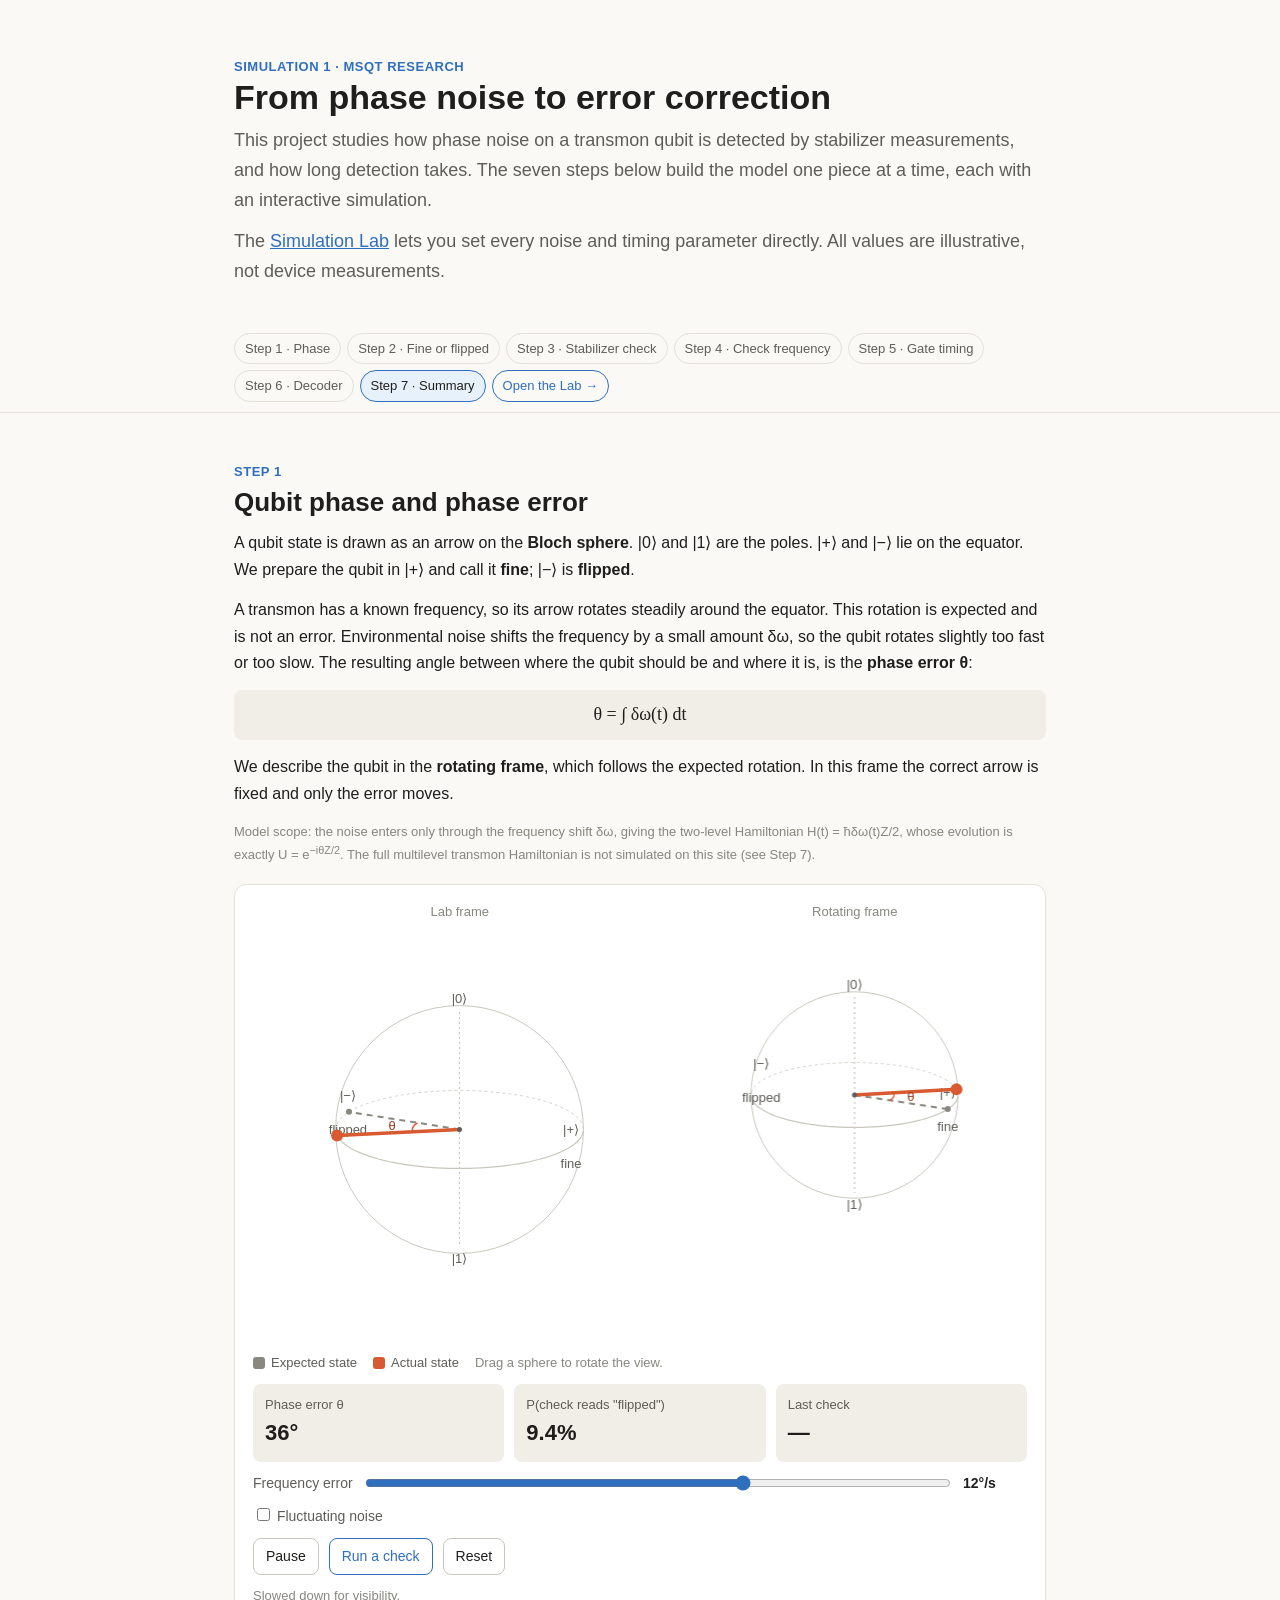
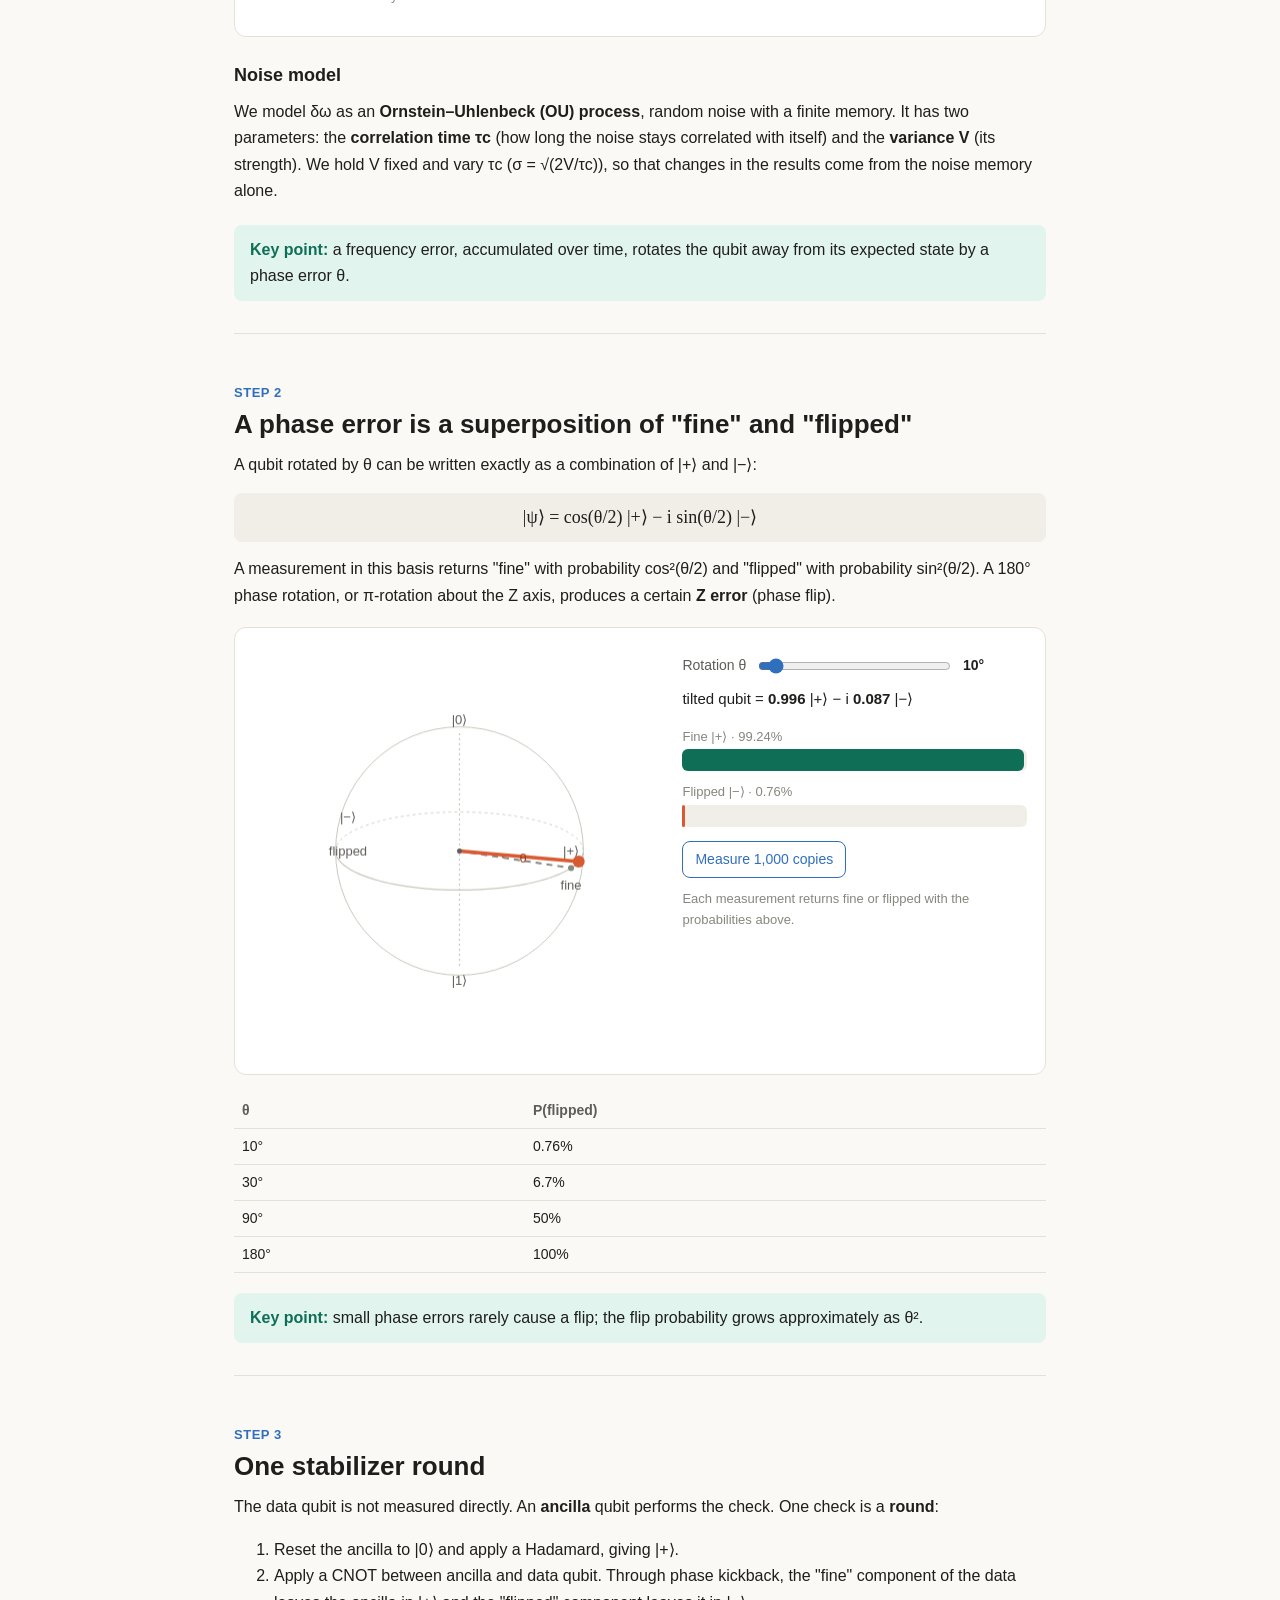
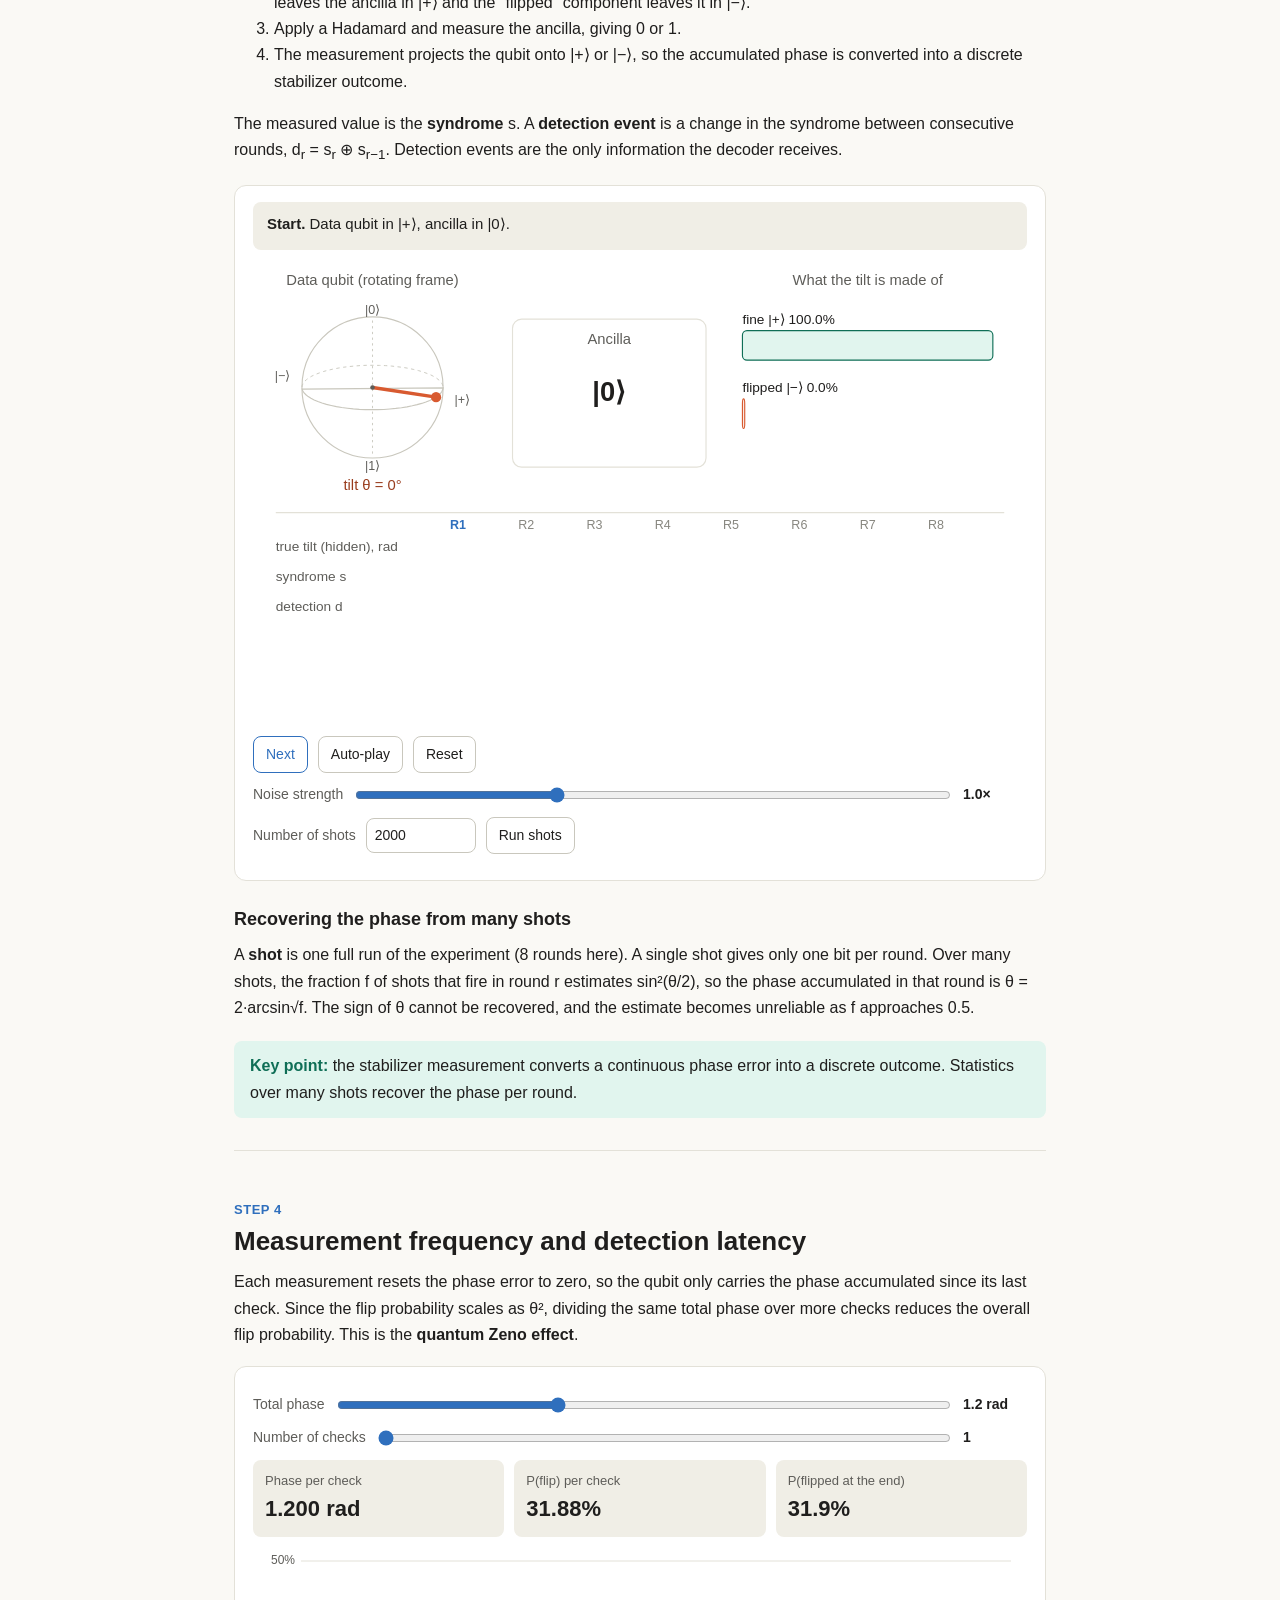
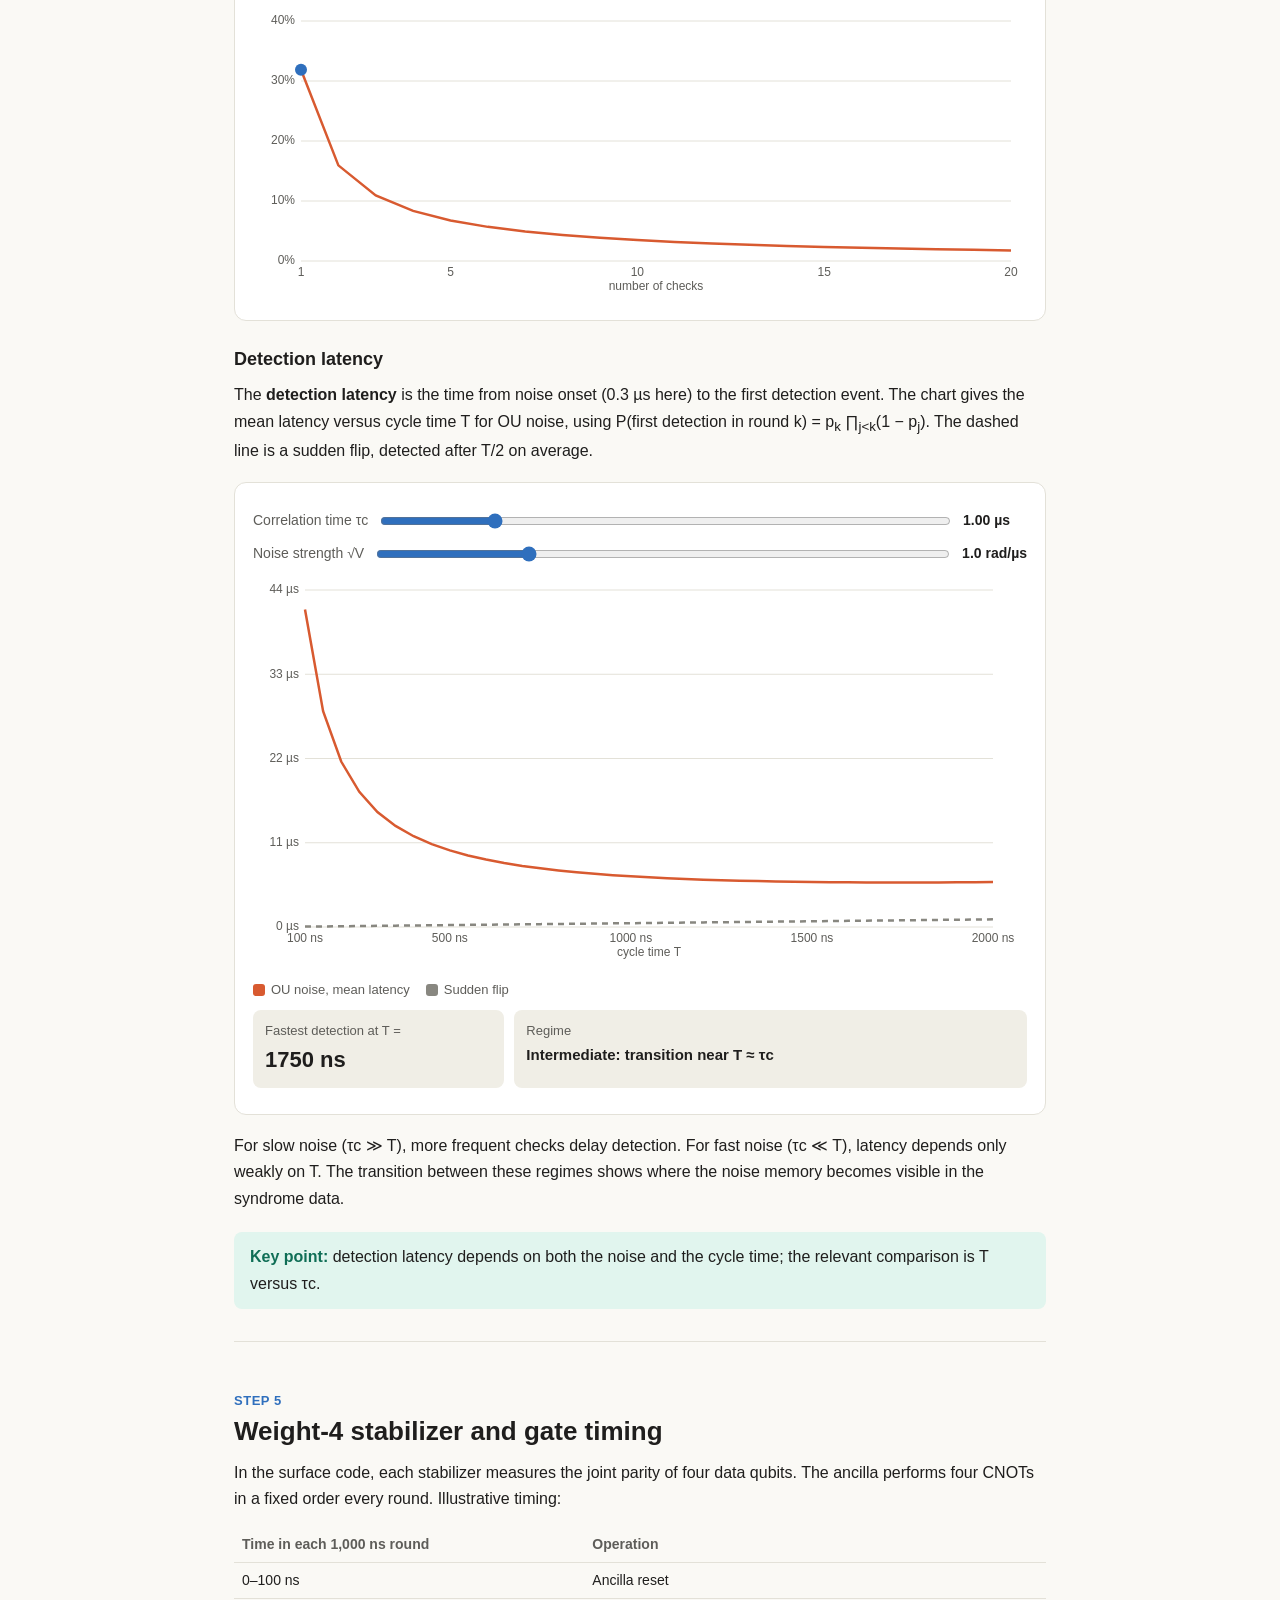
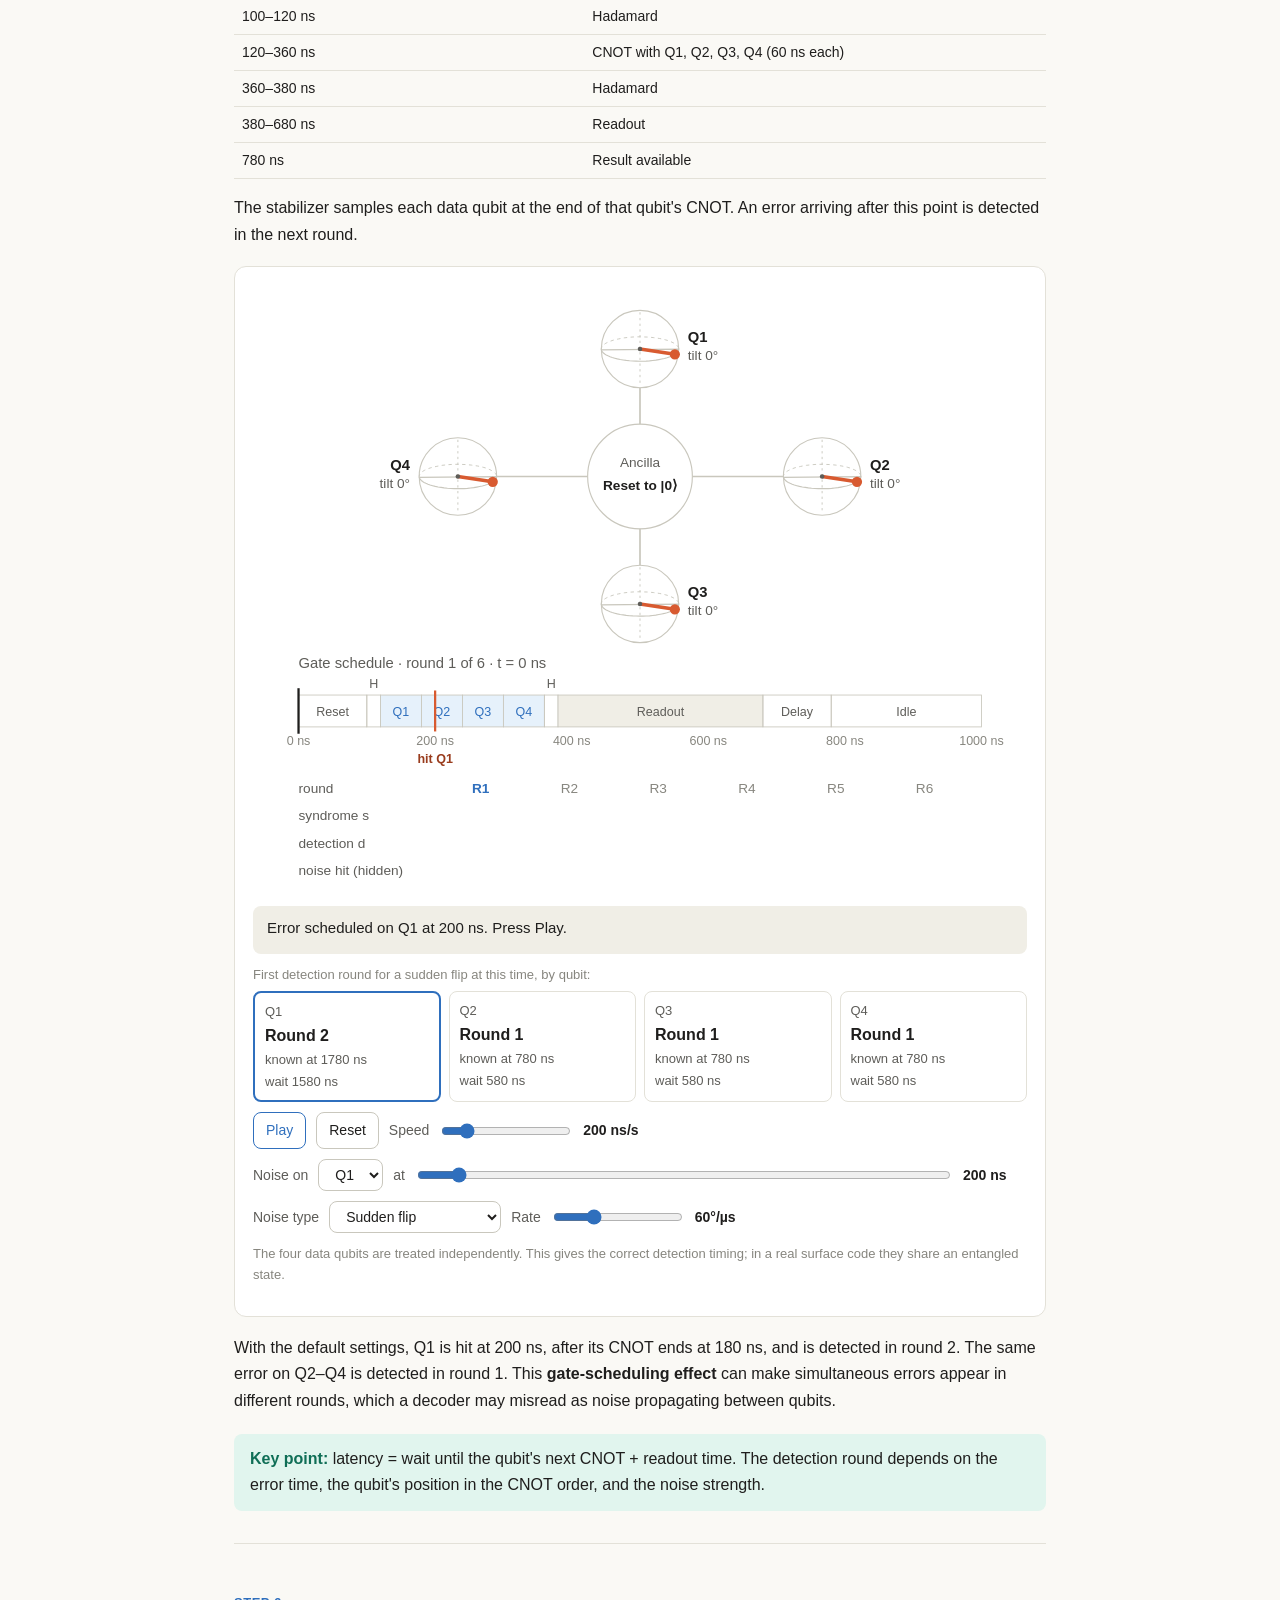
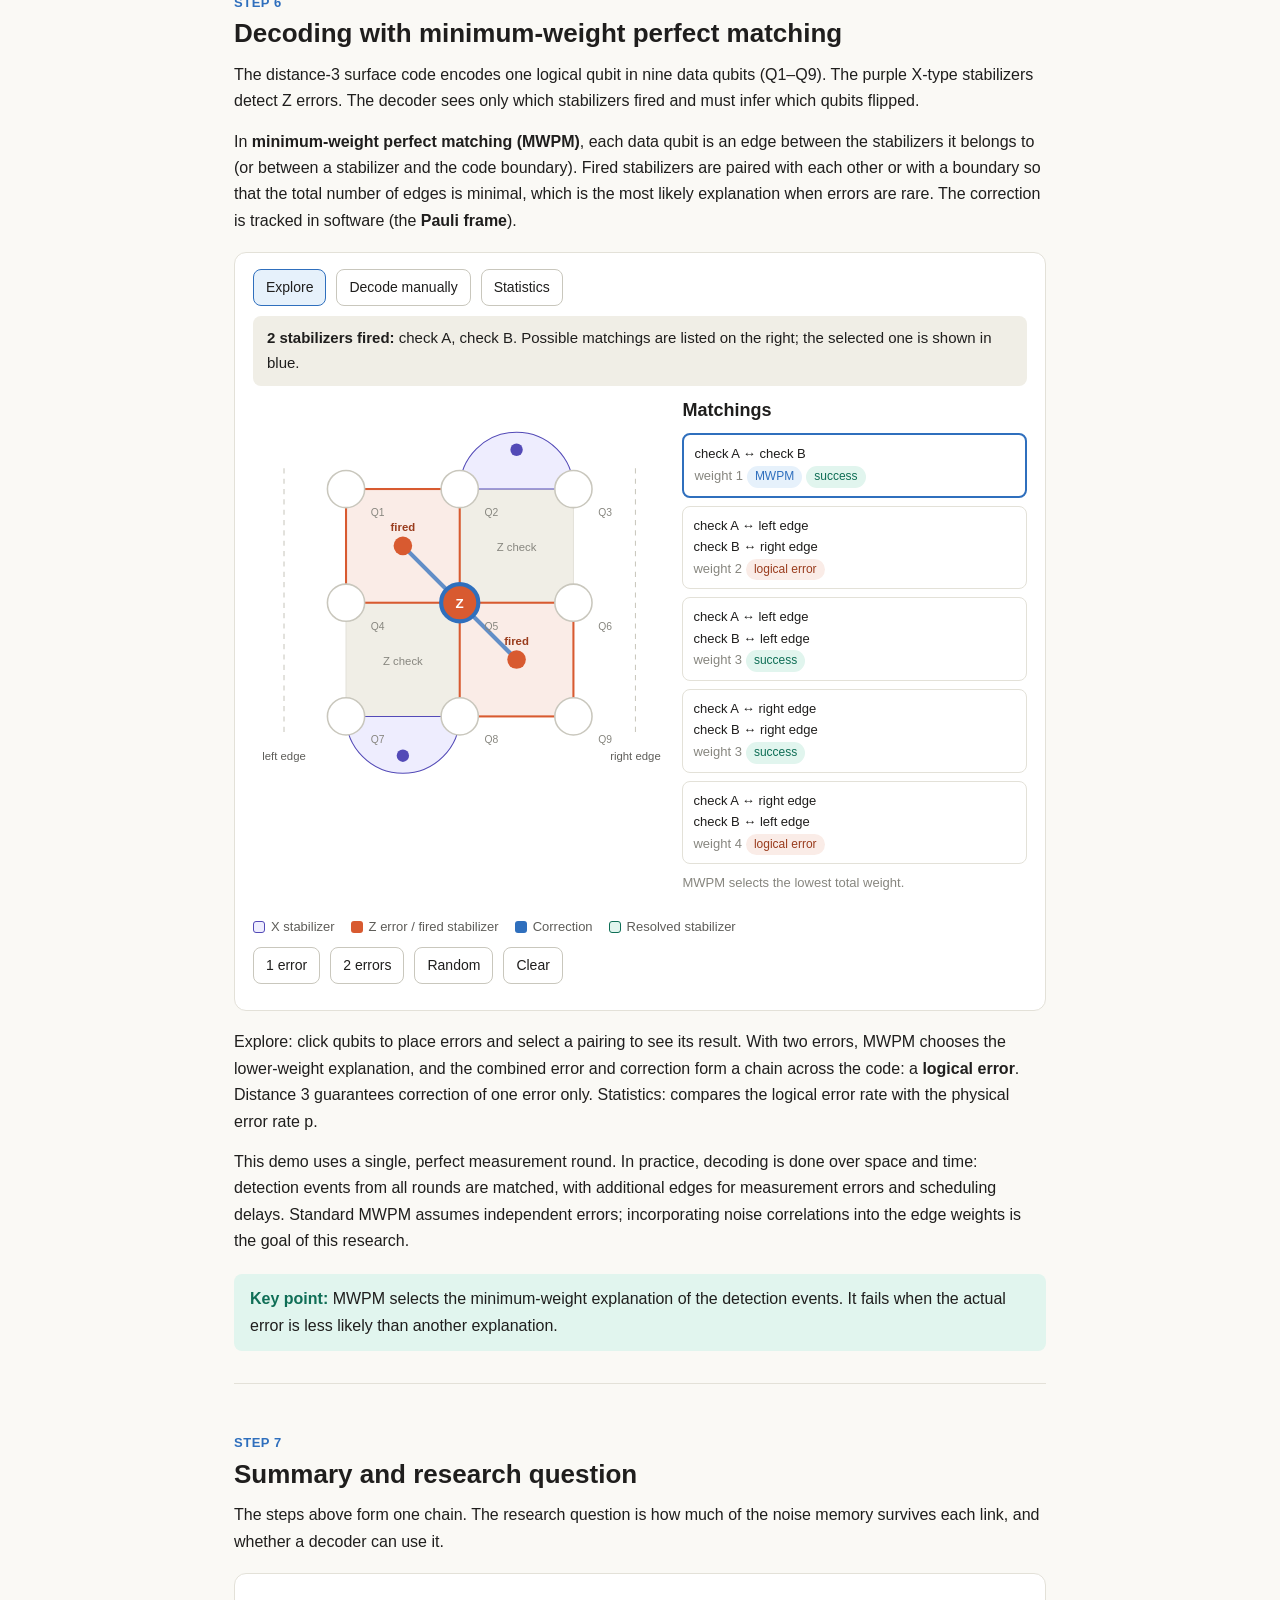
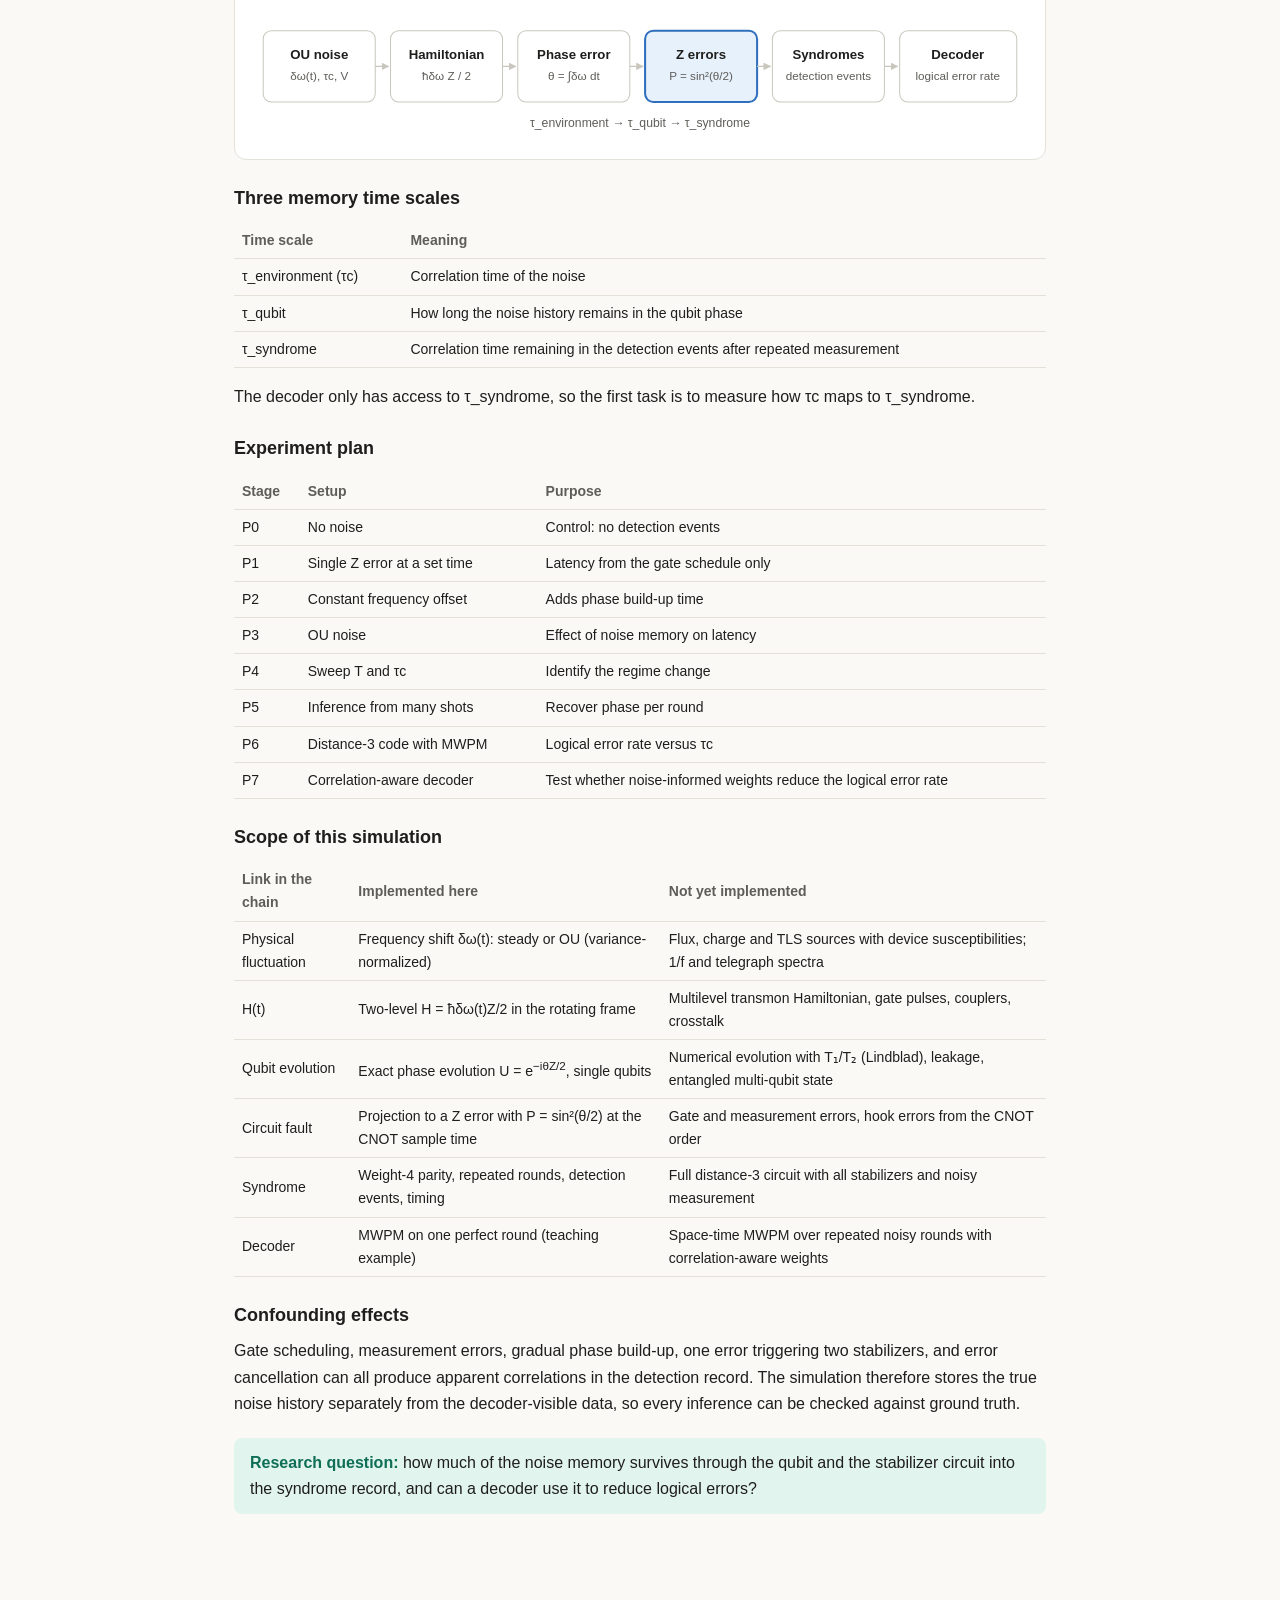
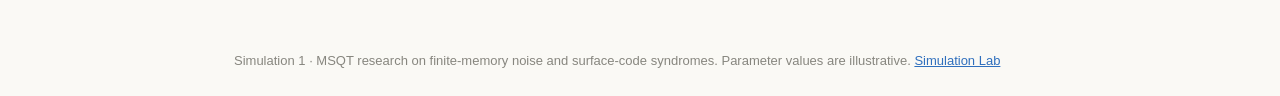
==== commit 43777fc9: "Correct wording and state the model scope - Step 2: 180 degree phase rotation (pi rotation about Z) " ====
--- a/index.html
+++ b/index.html
@@ -41,6 +41,7 @@
   <p>A transmon has a known frequency, so its arrow rotates steadily around the equator. This rotation is expected and is not an error. Environmental noise shifts the frequency by a small amount δω, so the qubit rotates slightly too fast or too slow. The resulting angle between where the qubit should be and where it is, is the <b>phase error θ</b>:</p>
   <div class="math">θ = ∫ δω(t) dt</div>
   <p>We describe the qubit in the <b>rotating frame</b>, which follows the expected rotation. In this frame the correct arrow is fixed and only the error moves.</p>
+  <p class="note">Model scope: the noise enters only through the frequency shift δω, giving the two-level Hamiltonian H(t) = ħδω(t)Z/2, whose evolution is exactly U = e<sup>−iθZ/2</sup>. The full multilevel transmon Hamiltonian is not simulated on this site (see Step 7).</p>
 
   <div class="demo">
     <div class="two">
@@ -59,7 +60,7 @@
     <p class="note">Slowed down for visibility.</p>
   </div>
   <h3>Noise model</h3>
-  <p>We model δω as an <b>Ornstein–Uhlenbeck (OU) process</b>, random noise with a finite memory. It has two parameters: the <b>correlation time τc</b> (how long the noise stays correlated with itself) and the <b>variance V</b> (its strength). We hold V fixed and vary τc, so that changes in the results come from the noise memory alone.</p>
+  <p>We model δω as an <b>Ornstein–Uhlenbeck (OU) process</b>, random noise with a finite memory. It has two parameters: the <b>correlation time τc</b> (how long the noise stays correlated with itself) and the <b>variance V</b> (its strength). We hold V fixed and vary τc (σ = √(2V/τc)), so that changes in the results come from the noise memory alone.</p>
   <div class="takeaway"><b>Key point:</b> a frequency error, accumulated over time, rotates the qubit away from its expected state by a phase error θ.</div>
 </section>
 
@@ -69,7 +70,7 @@
   <h2>A phase error is a superposition of "fine" and "flipped"</h2>
   <p>A qubit rotated by θ can be written exactly as a combination of |+⟩ and |−⟩:</p>
   <div class="math">|ψ⟩ = cos(θ/2) |+⟩ − i sin(θ/2) |−⟩</div>
-  <p>A measurement in this basis returns "fine" with probability cos²(θ/2) and "flipped" with probability sin²(θ/2). A full rotation of θ = 180° is a certain flip, called a <b>Z error</b> (phase flip).</p>
+  <p>A measurement in this basis returns "fine" with probability cos²(θ/2) and "flipped" with probability sin²(θ/2). A 180° phase rotation, or π-rotation about the Z axis, produces a certain <b>Z error</b> (phase flip).</p>
   <div class="demo">
     <div class="two">
       <canvas id="ch2-globe" style="width:100%"></canvas>
@@ -101,7 +102,7 @@
     <li>Reset the ancilla to |0⟩ and apply a Hadamard, giving |+⟩.</li>
     <li>Apply a CNOT between ancilla and data qubit. Through phase kickback, the "fine" component of the data leaves the ancilla in |+⟩ and the "flipped" component leaves it in |−⟩.</li>
     <li>Apply a Hadamard and measure the ancilla, giving 0 or 1.</li>
-    <li>The measurement projects the data qubit onto exactly |+⟩ or |−⟩. The phase error is removed; it only set the probability of each outcome.</li>
+    <li>The measurement projects the qubit onto |+⟩ or |−⟩, so the accumulated phase is converted into a discrete stabilizer outcome.</li>
   </ol>
   <p>The measured value is the <b>syndrome</b> s. A <b>detection event</b> is a change in the syndrome between consecutive rounds, d<sub>r</sub> = s<sub>r</sub> ⊕ s<sub>r−1</sub>. Detection events are the only information the decoder receives.</p>
   <div class="demo">
@@ -239,6 +240,16 @@
     <tr><td>P6</td><td>Distance-3 code with MWPM</td><td>Logical error rate versus τc</td></tr>
     <tr><td>P7</td><td>Correlation-aware decoder</td><td>Test whether noise-informed weights reduce the logical error rate</td></tr>
   </table>
+  <h3>Scope of this simulation</h3>
+  <table class="simple">
+    <tr><th>Link in the chain</th><th>Implemented here</th><th>Not yet implemented</th></tr>
+    <tr><td>Physical fluctuation</td><td>Frequency shift δω(t): steady or OU (variance-normalized)</td><td>Flux, charge and TLS sources with device susceptibilities; 1/f and telegraph spectra</td></tr>
+    <tr><td>H(t)</td><td>Two-level H = ħδω(t)Z/2 in the rotating frame</td><td>Multilevel transmon Hamiltonian, gate pulses, couplers, crosstalk</td></tr>
+    <tr><td>Qubit evolution</td><td>Exact phase evolution U = e<sup>−iθZ/2</sup>, single qubits</td><td>Numerical evolution with T₁/T₂ (Lindblad), leakage, entangled multi-qubit state</td></tr>
+    <tr><td>Circuit fault</td><td>Projection to a Z error with P = sin²(θ/2) at the CNOT sample time</td><td>Gate and measurement errors, hook errors from the CNOT order</td></tr>
+    <tr><td>Syndrome</td><td>Weight-4 parity, repeated rounds, detection events, timing</td><td>Full distance-3 circuit with all stabilizers and noisy measurement</td></tr>
+    <tr><td>Decoder</td><td>MWPM on one perfect round (teaching example)</td><td>Space-time MWPM over repeated noisy rounds with correlation-aware weights</td></tr>
+  </table>
   <h3>Confounding effects</h3>
   <p>Gate scheduling, measurement errors, gradual phase build-up, one error triggering two stabilizers, and error cancellation can all produce apparent correlations in the detection record. The simulation therefore stores the true noise history separately from the decoder-visible data, so every inference can be checked against ground truth.</p>
   <div class="takeaway"><b>Research question:</b> how much of the noise memory survives through the qubit and the stabilizer circuit into the syndrome record, and can a decoder use it to reduce logical errors?</div>
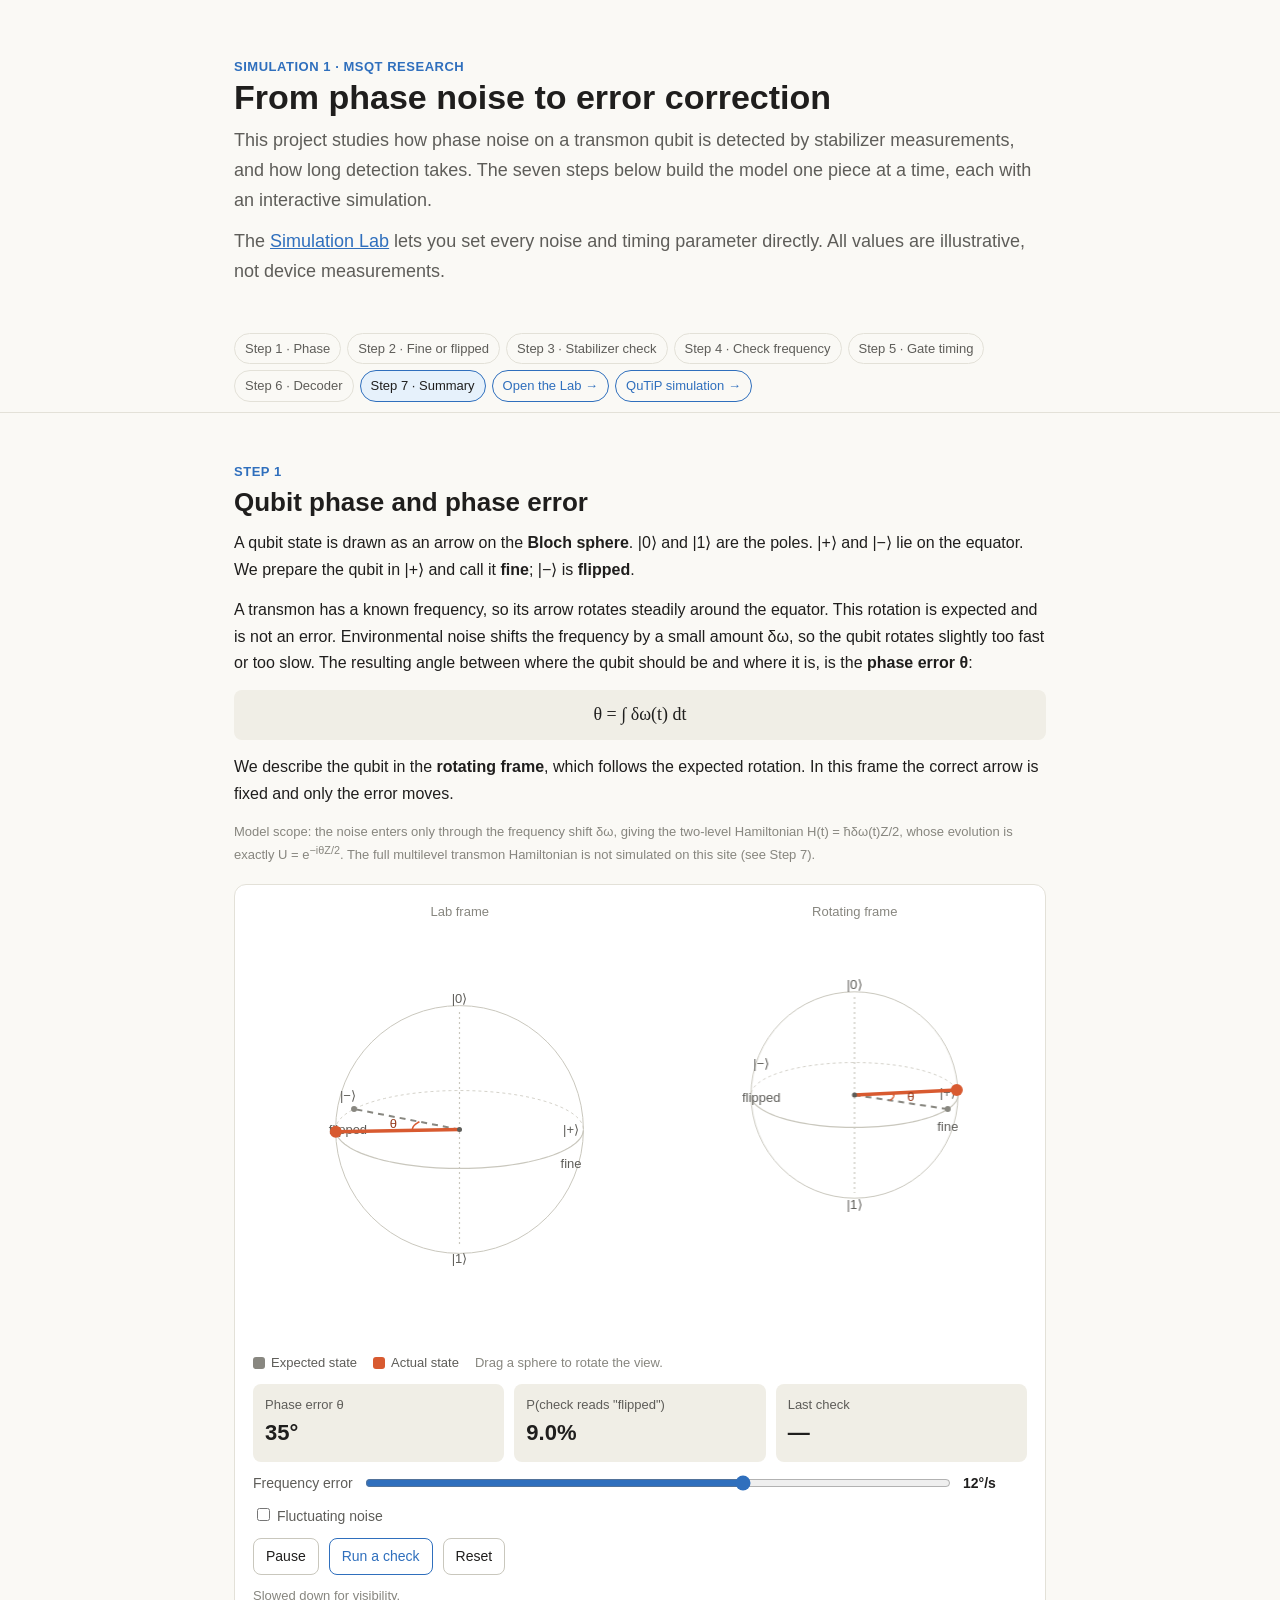
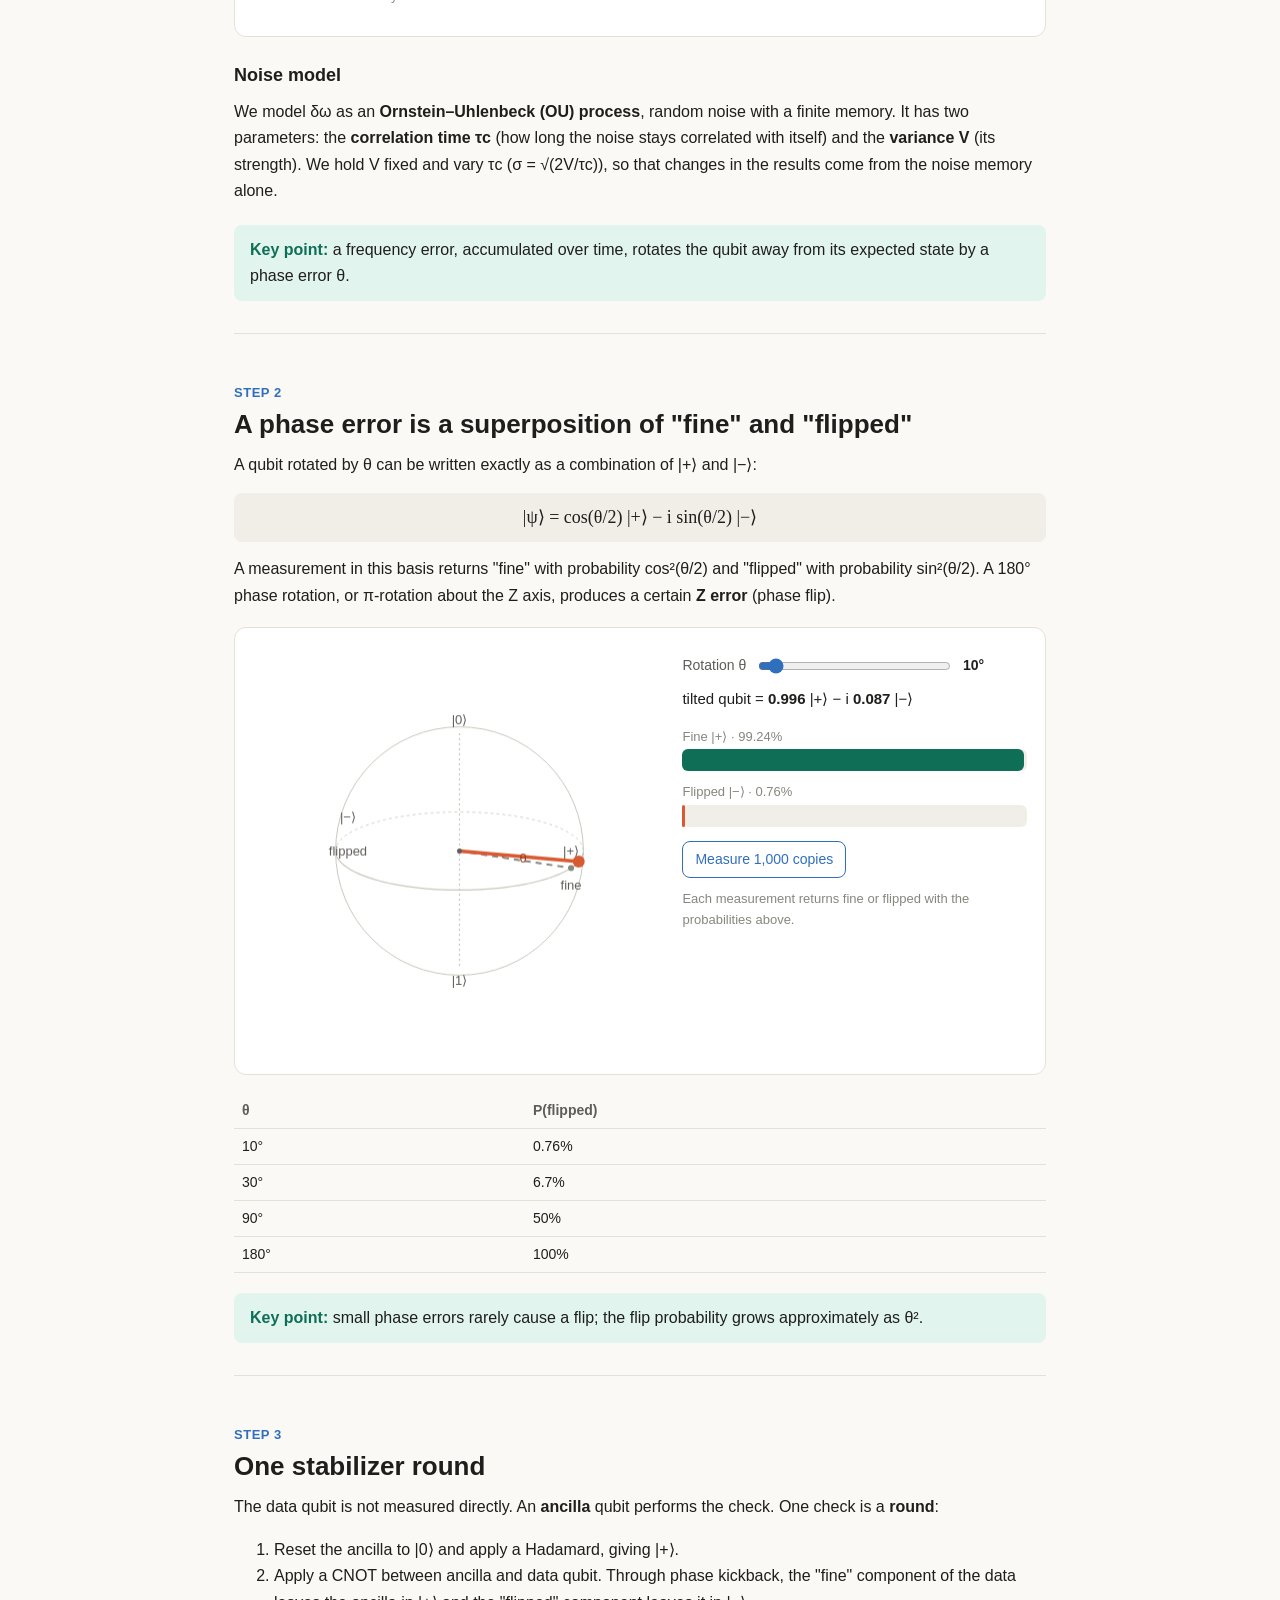
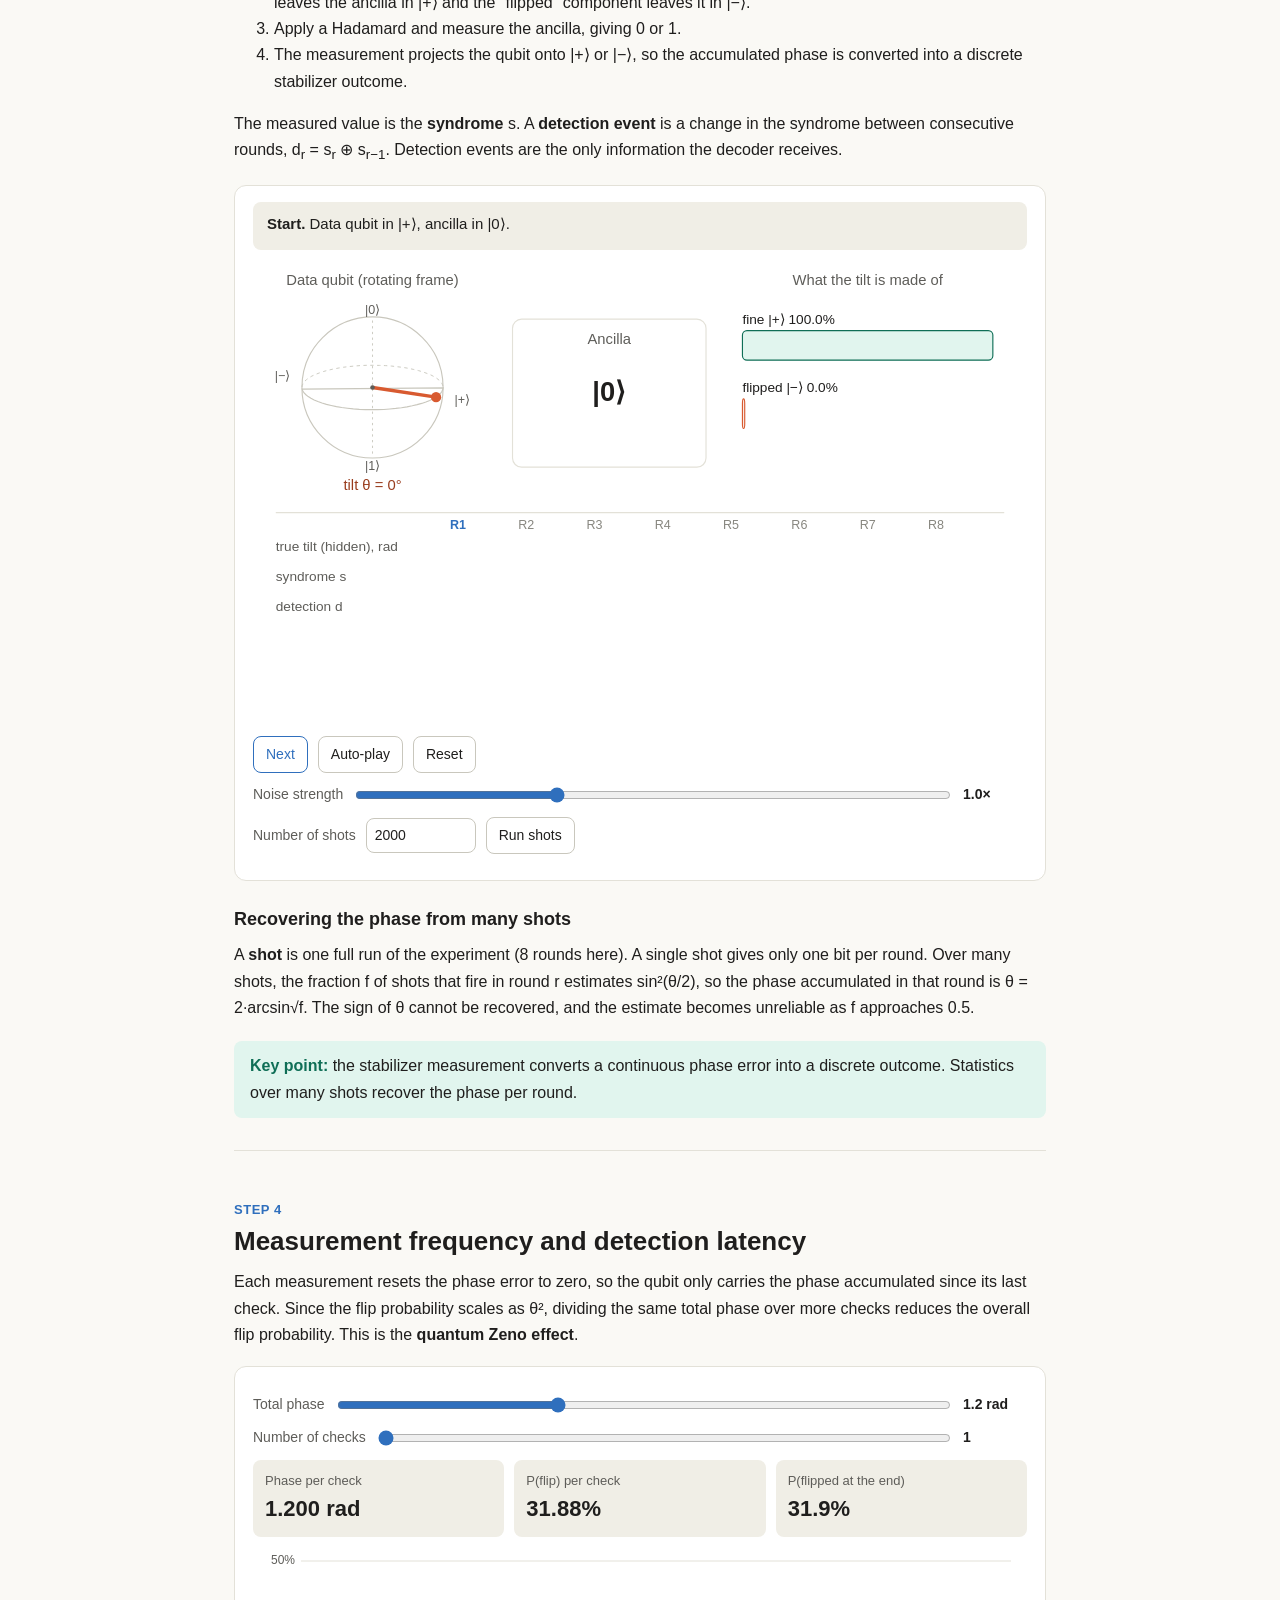
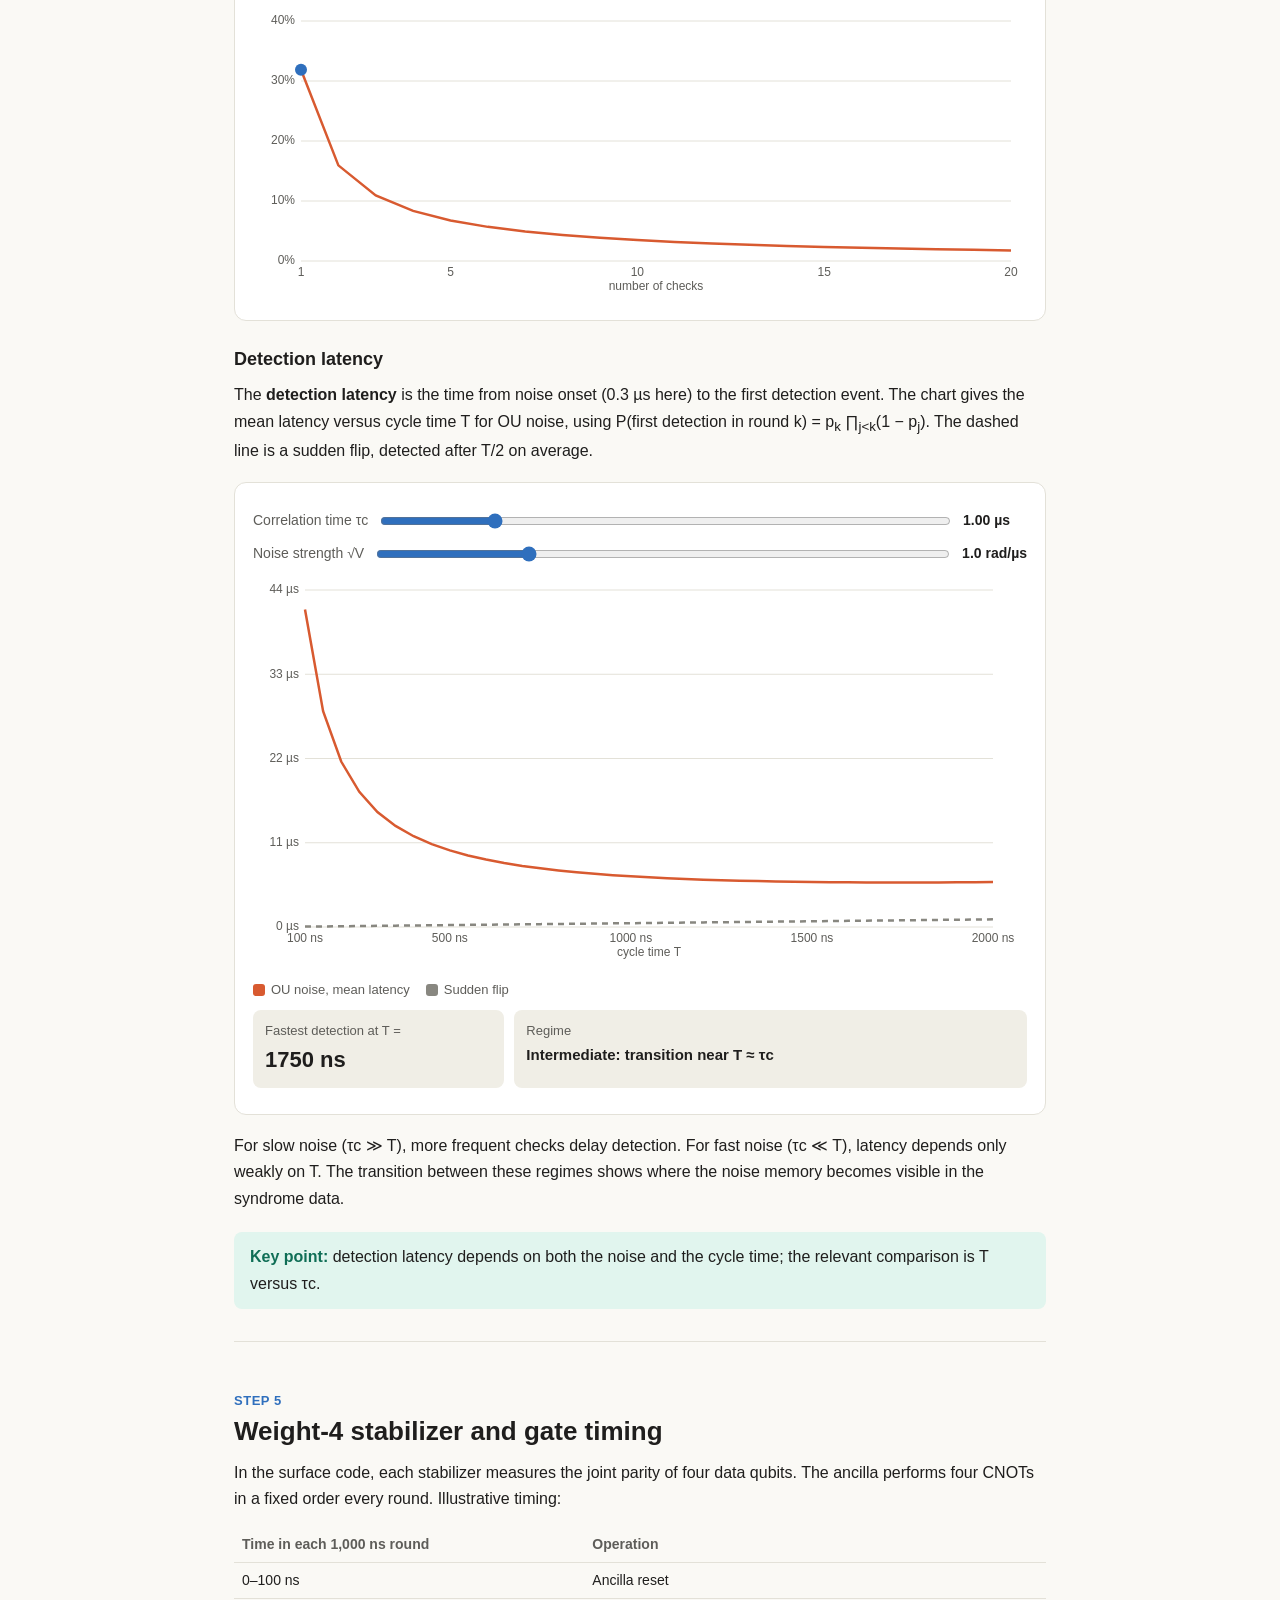
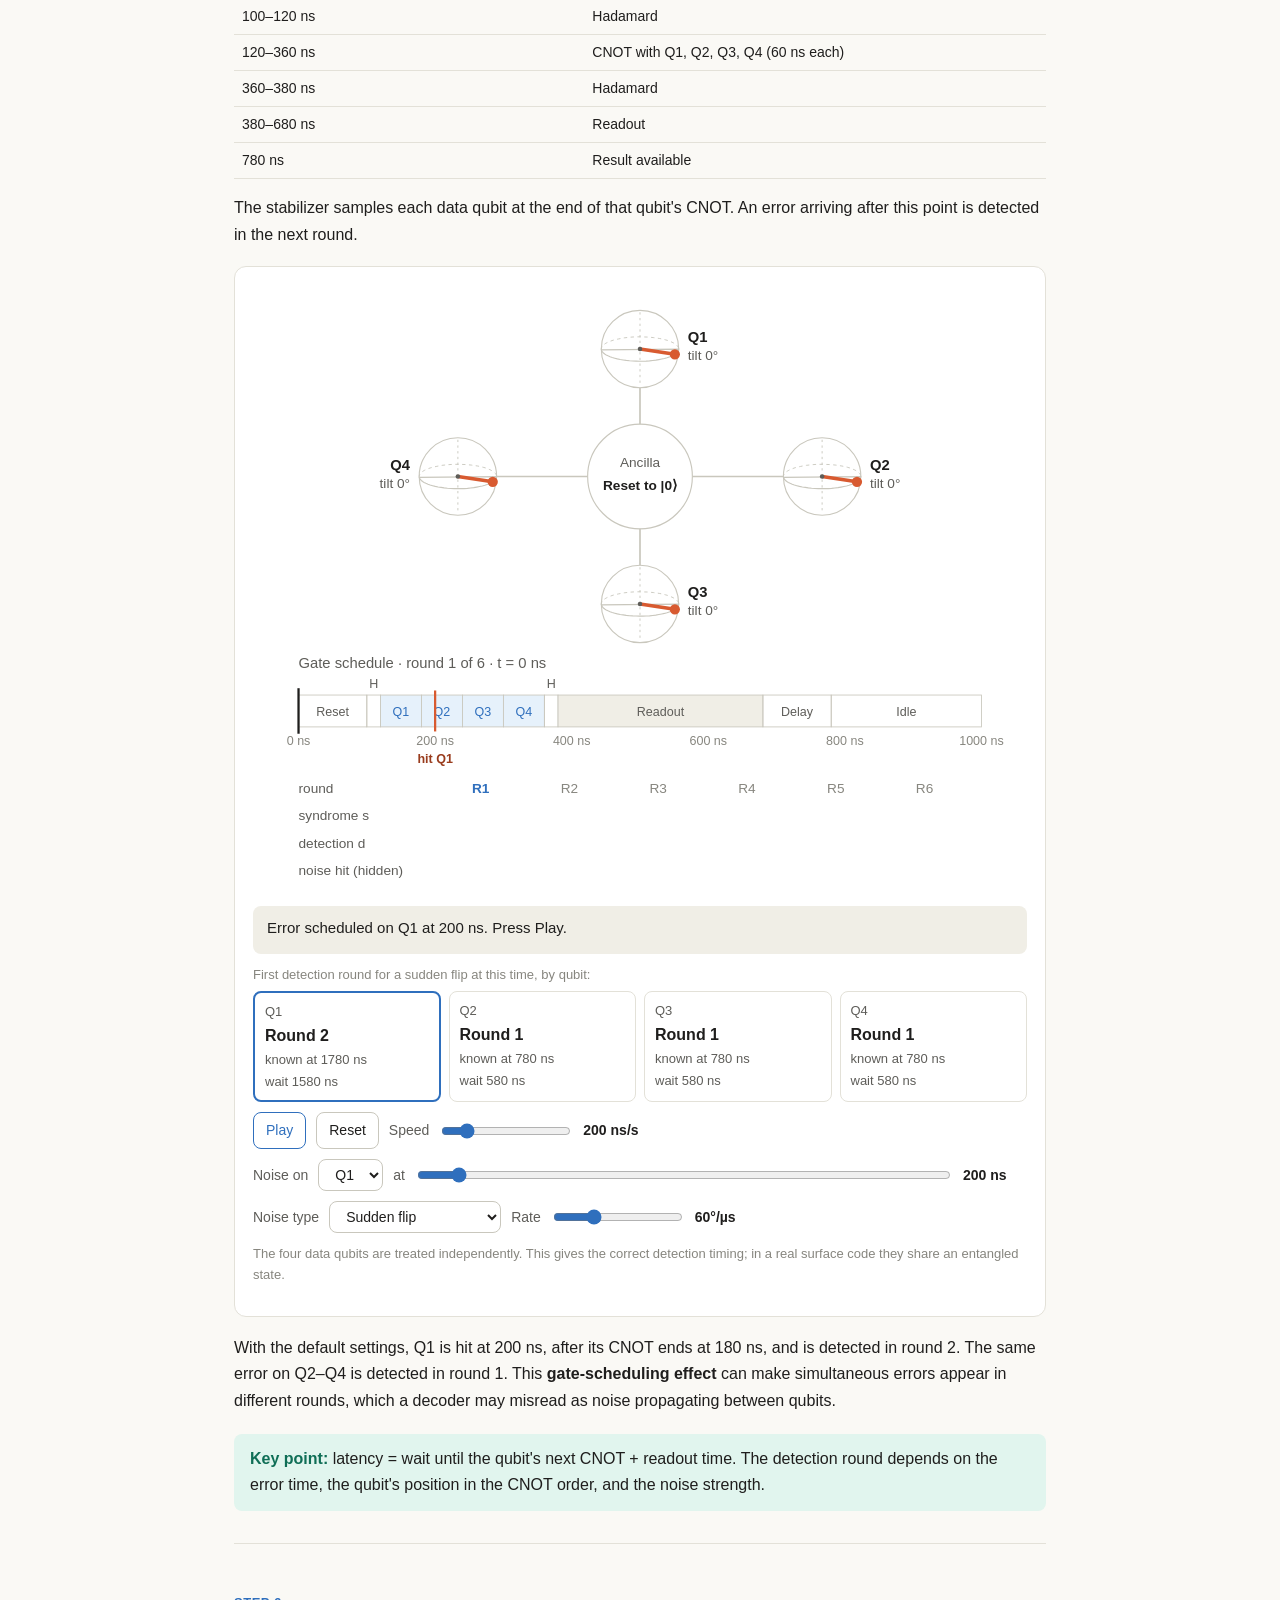
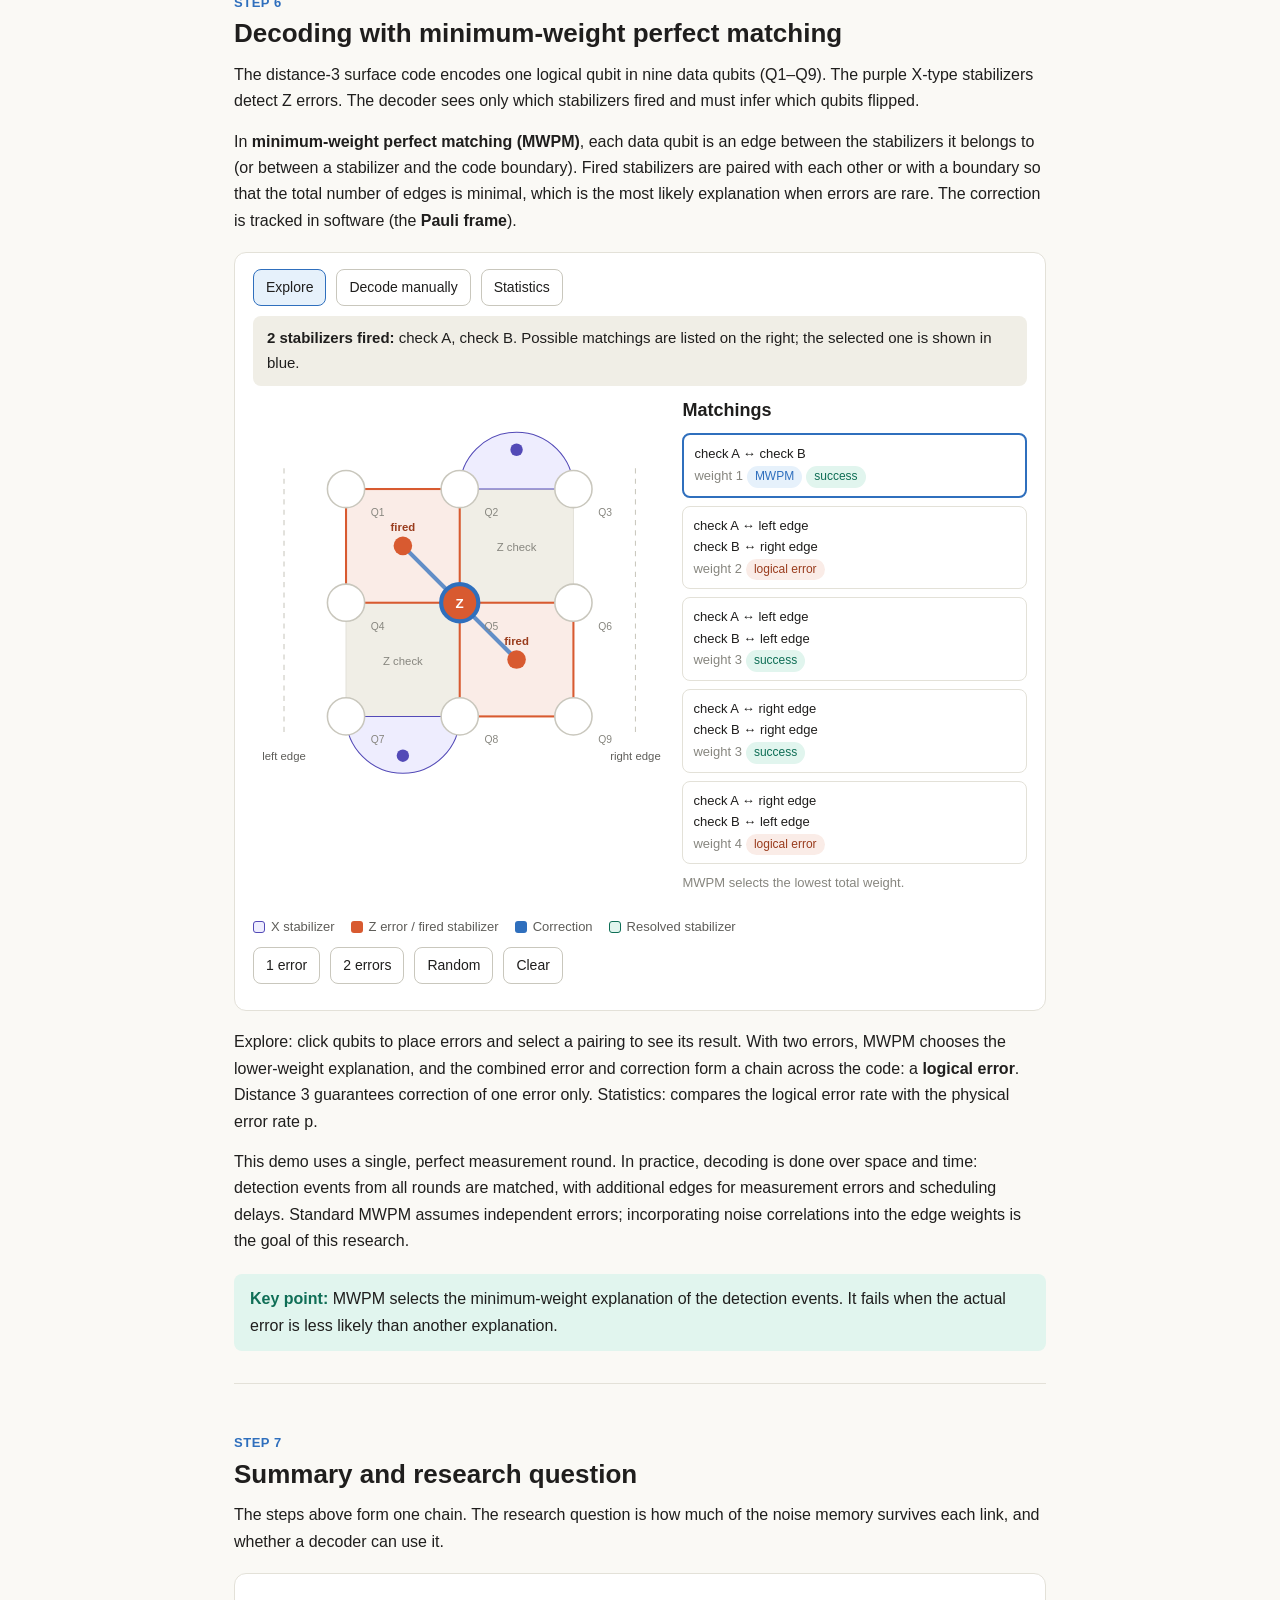
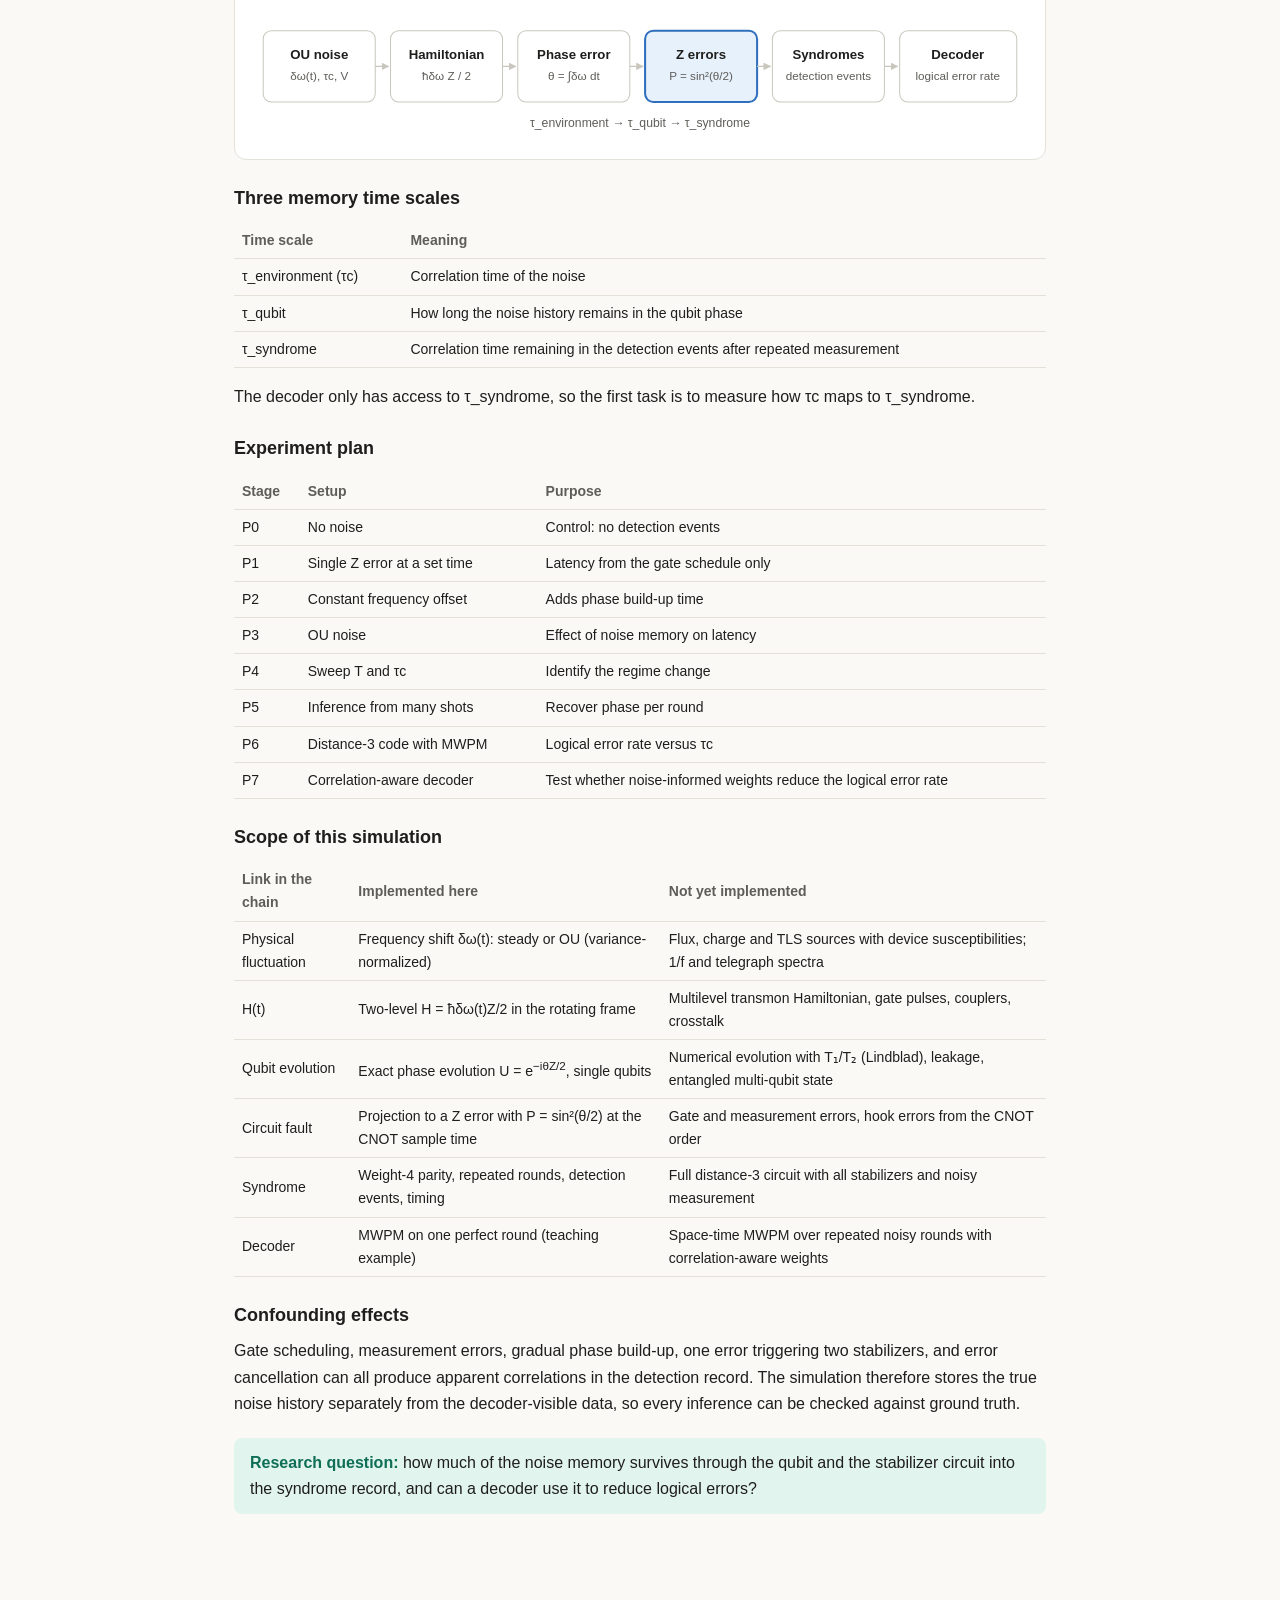
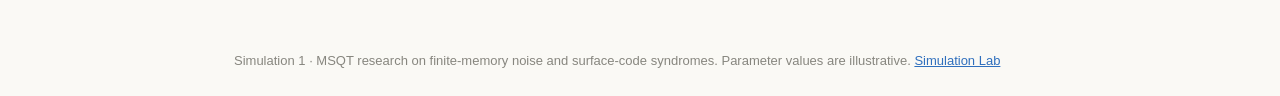
==== commit c277e628: "Add QuTiP Bloch-sphere simulation and per-round angle changes - qutip_sim/bloch_stabilizer.py: OU no" ====
--- a/index.html
+++ b/index.html
@@ -29,6 +29,7 @@
   <a href="#ch6">Step 6 · Decoder</a>
   <a href="#ch7">Step 7 · Summary</a>
   <a href="lab.html" style="border-color:var(--accent);color:var(--accent)">Open the Lab →</a>
+  <a href="qutip.html" style="border-color:var(--accent);color:var(--accent)">QuTiP simulation →</a>
 </div></nav>
 
 <main>
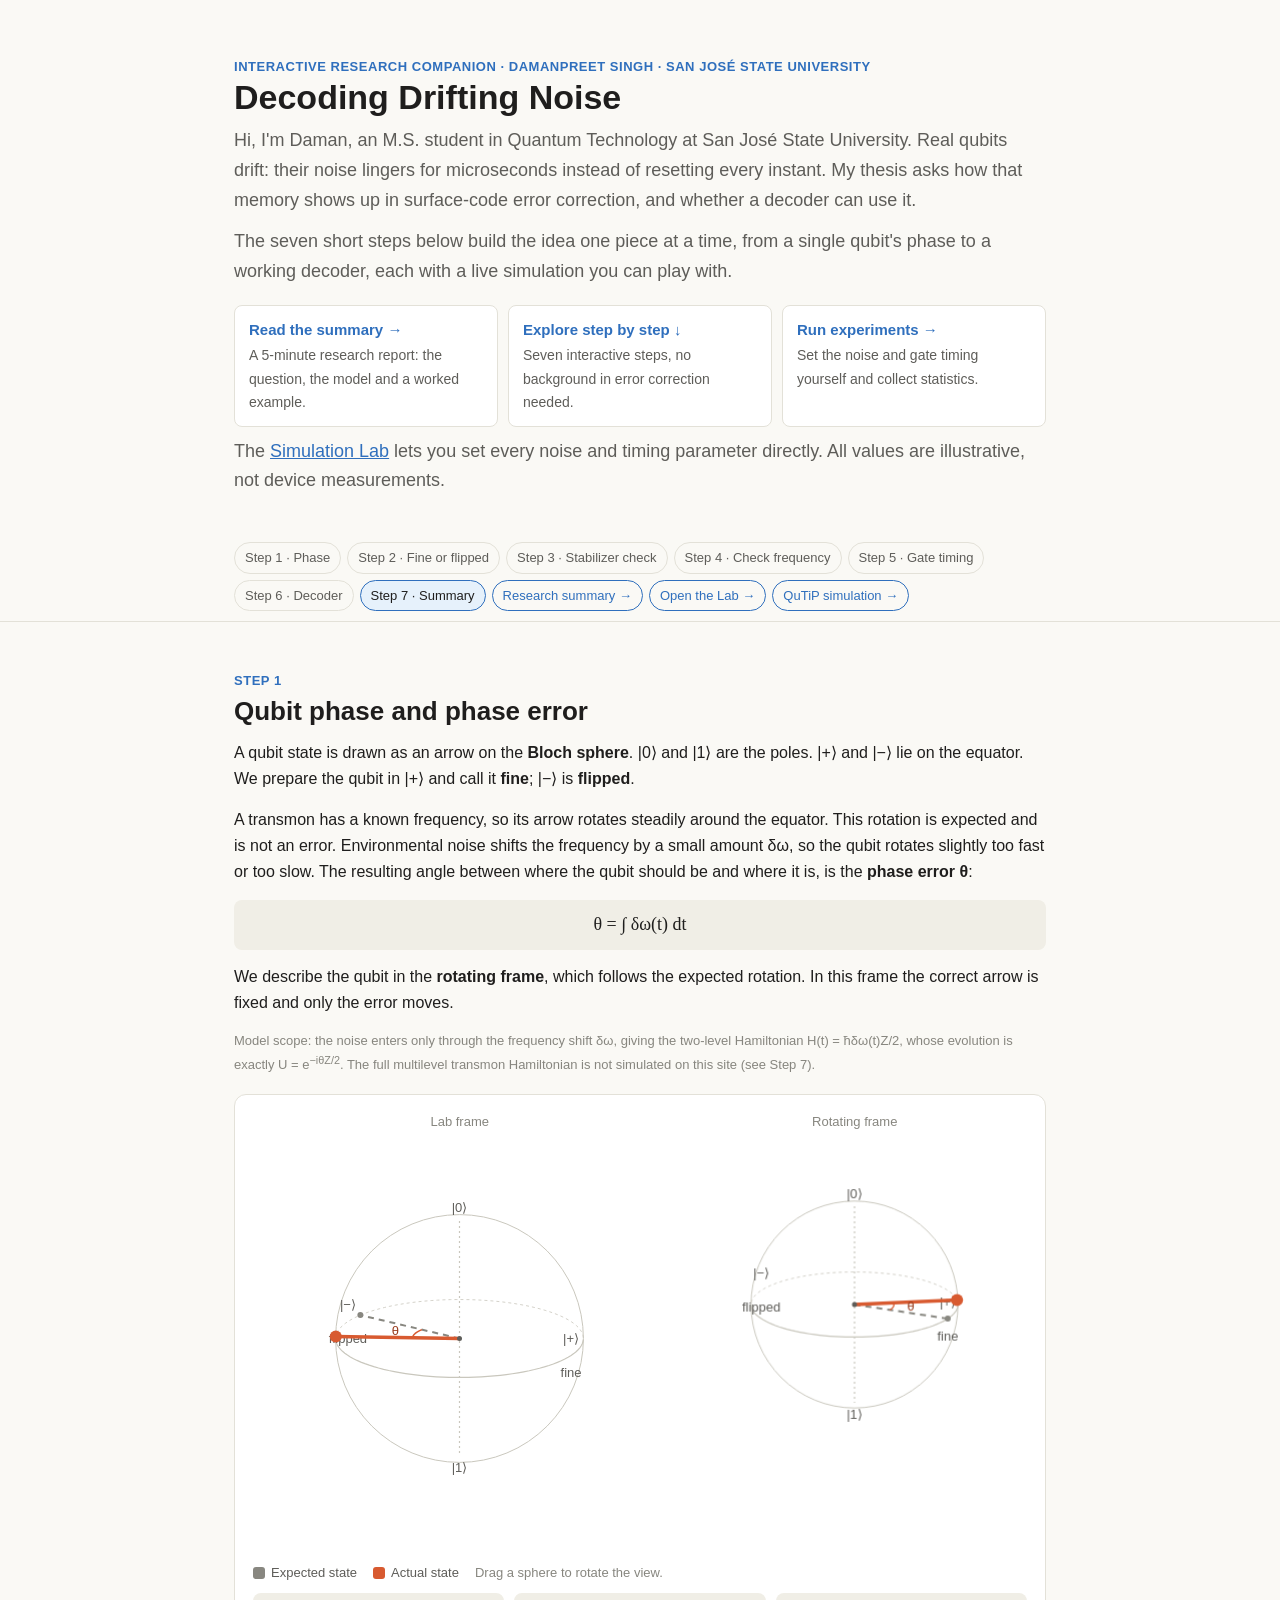
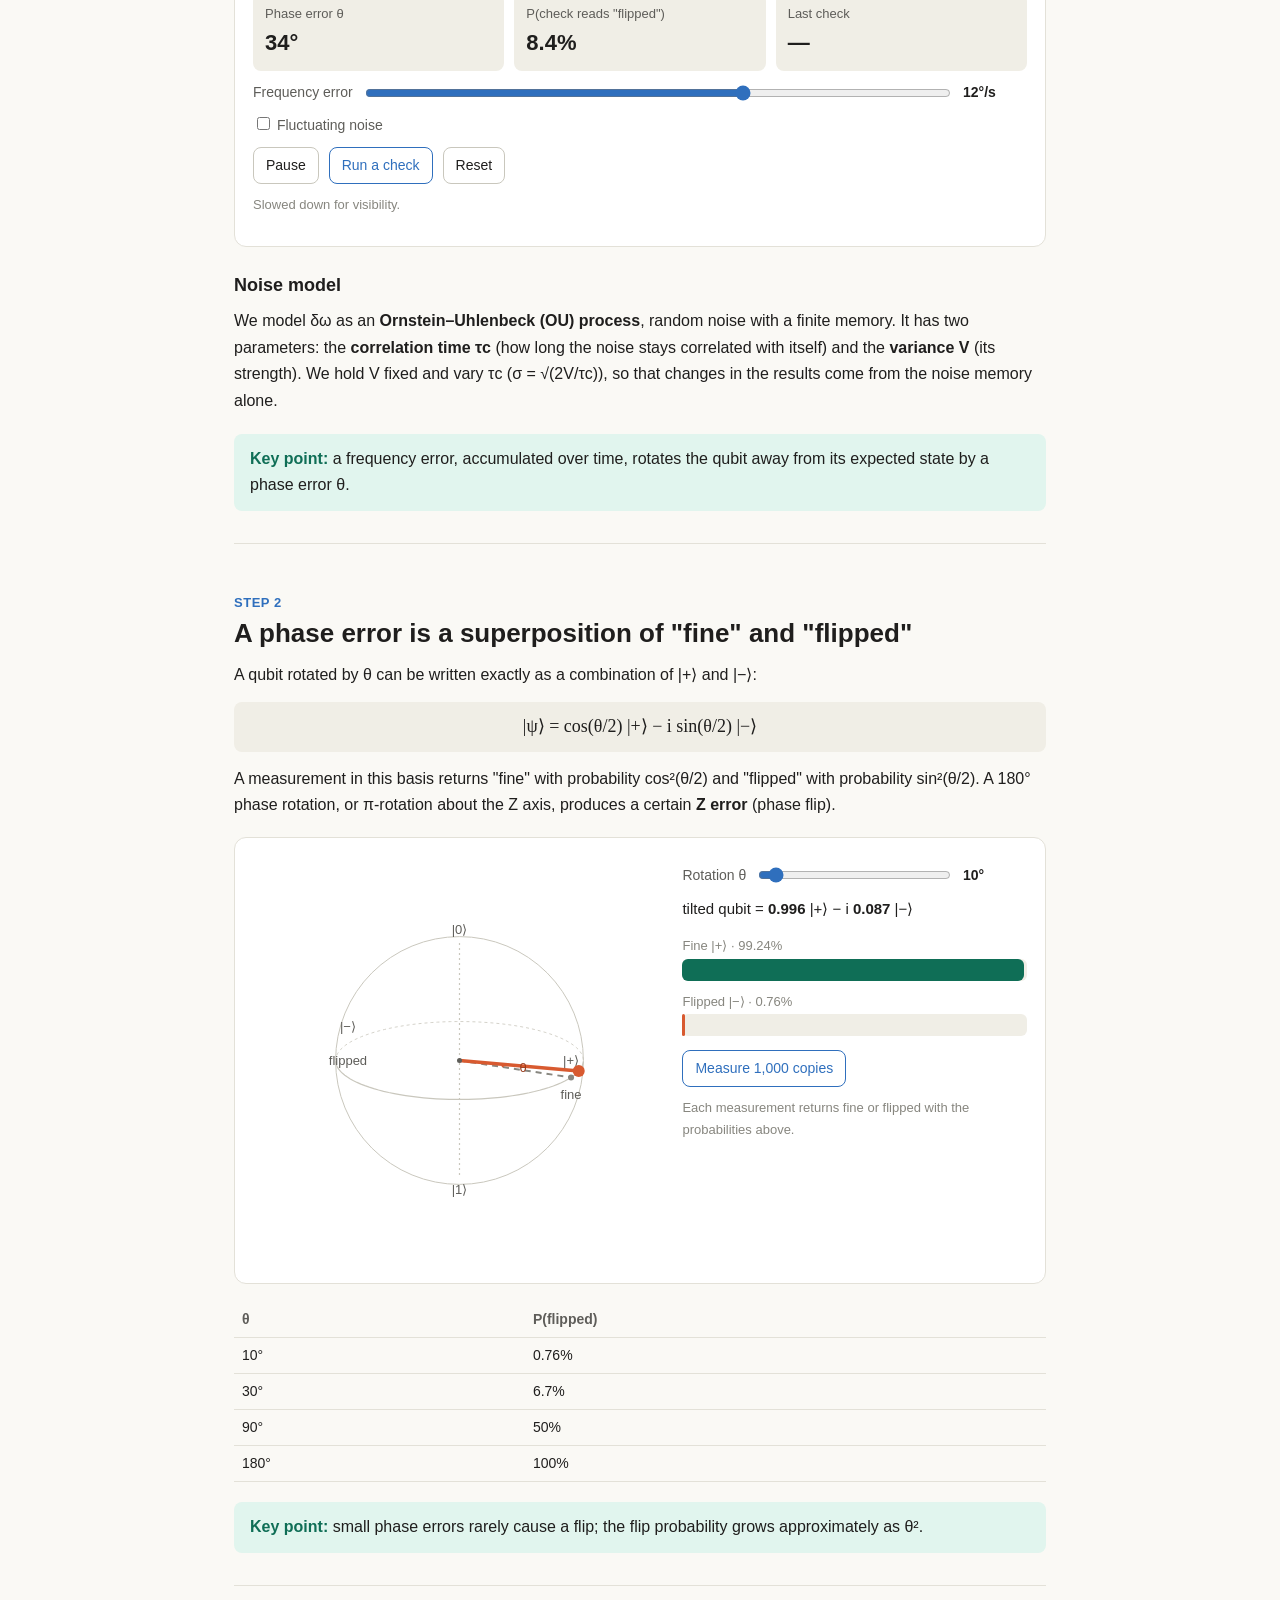
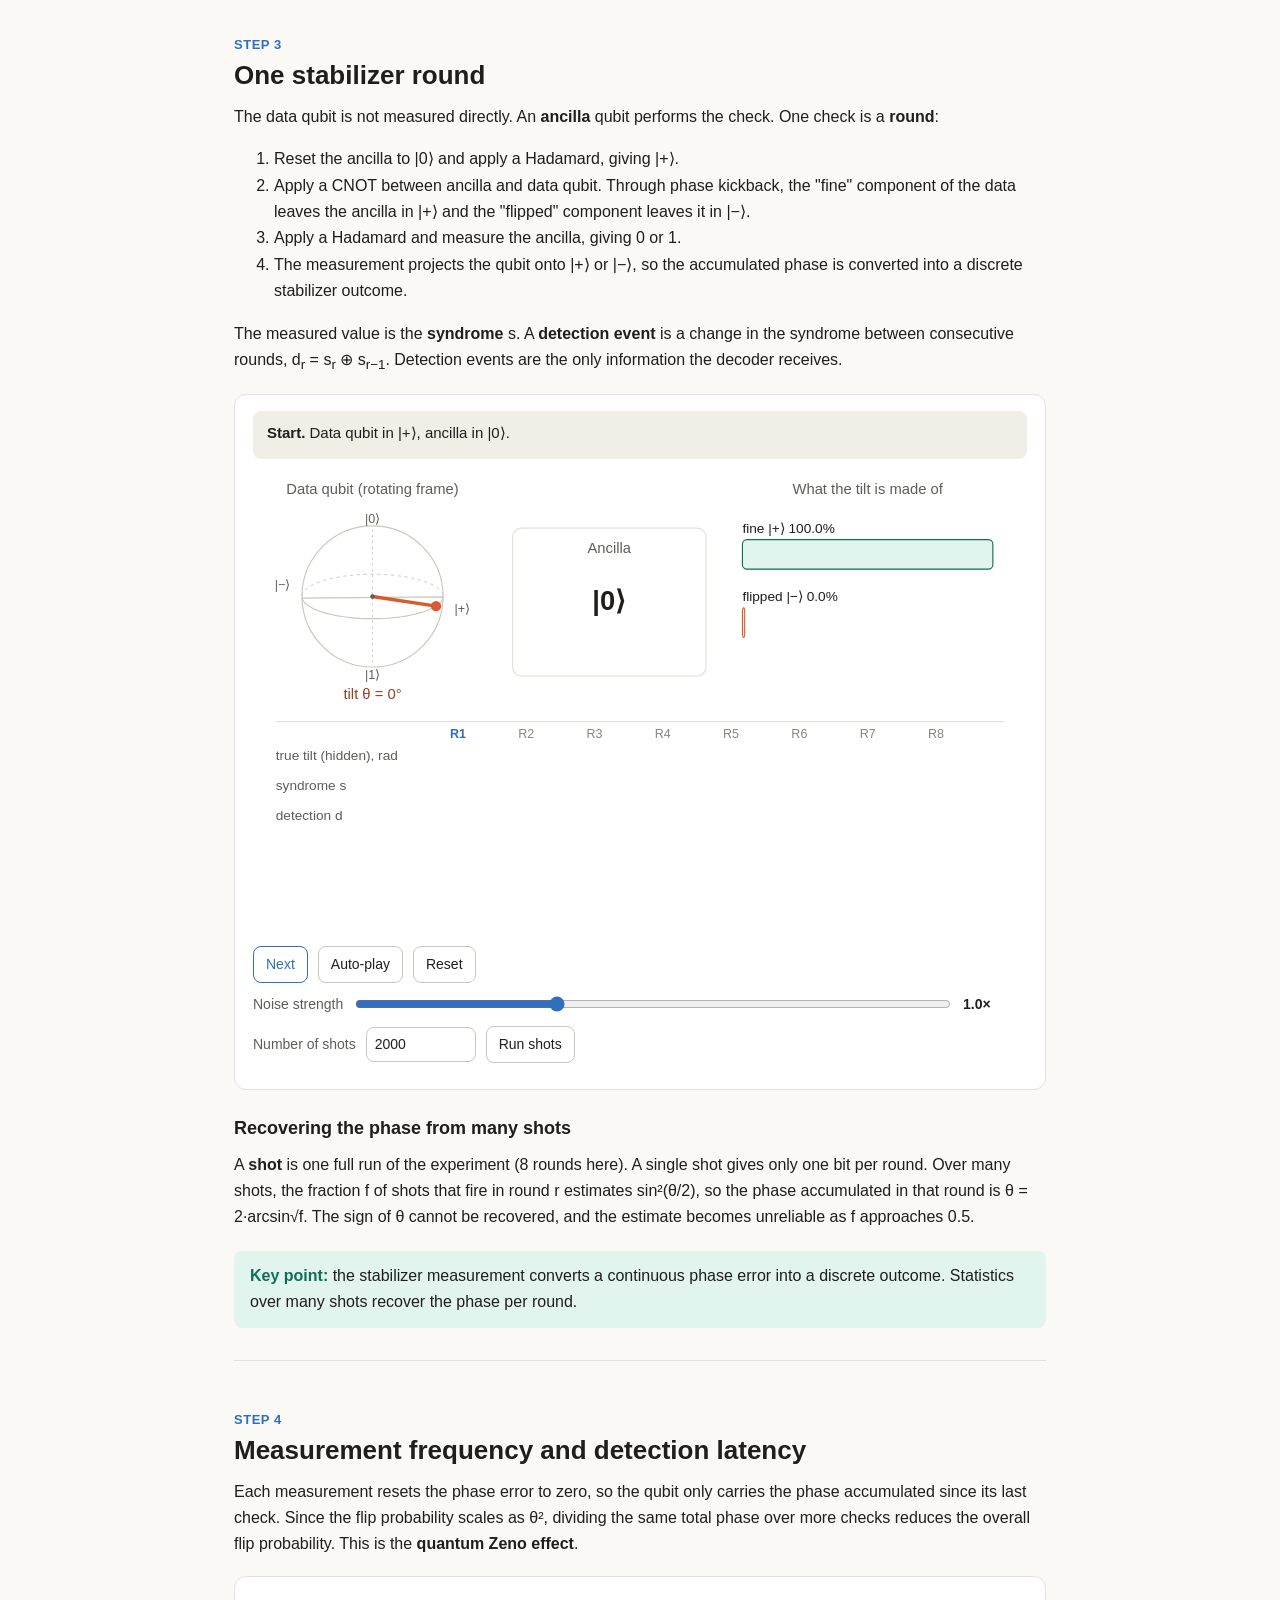
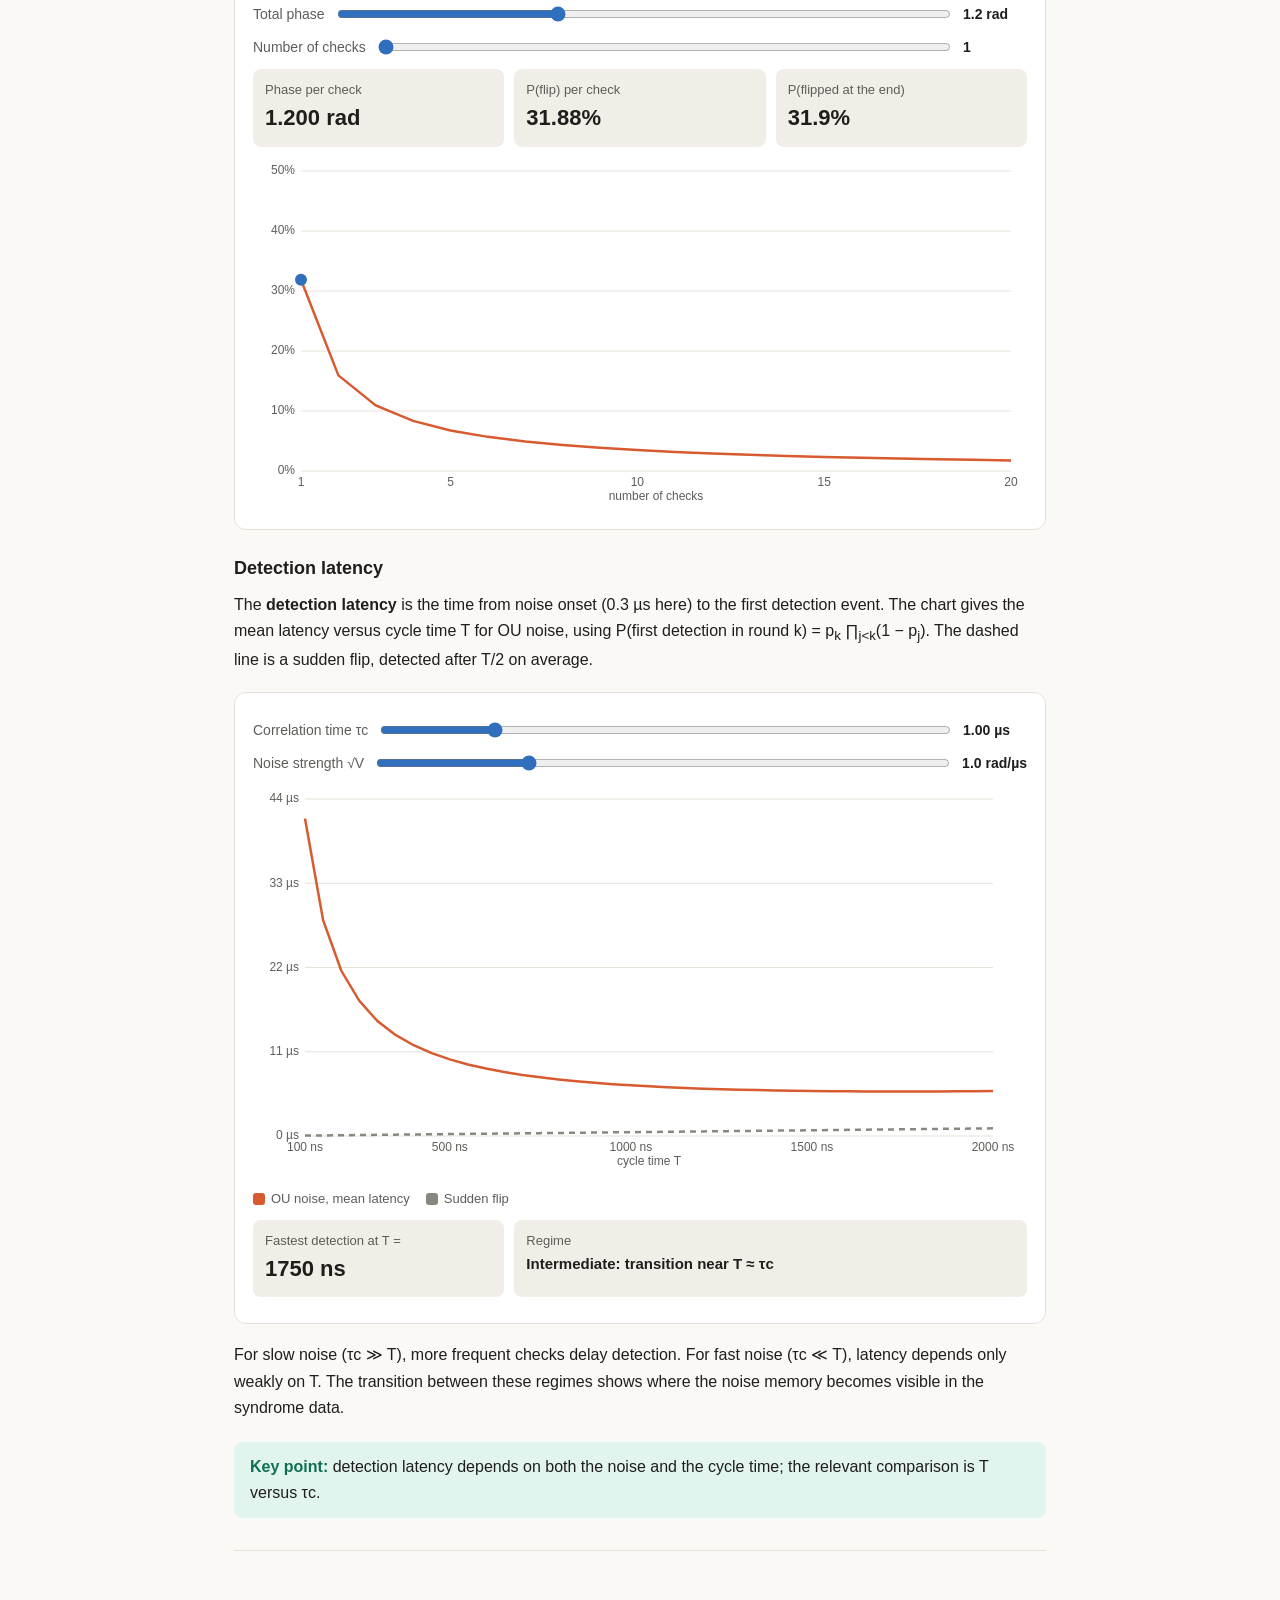
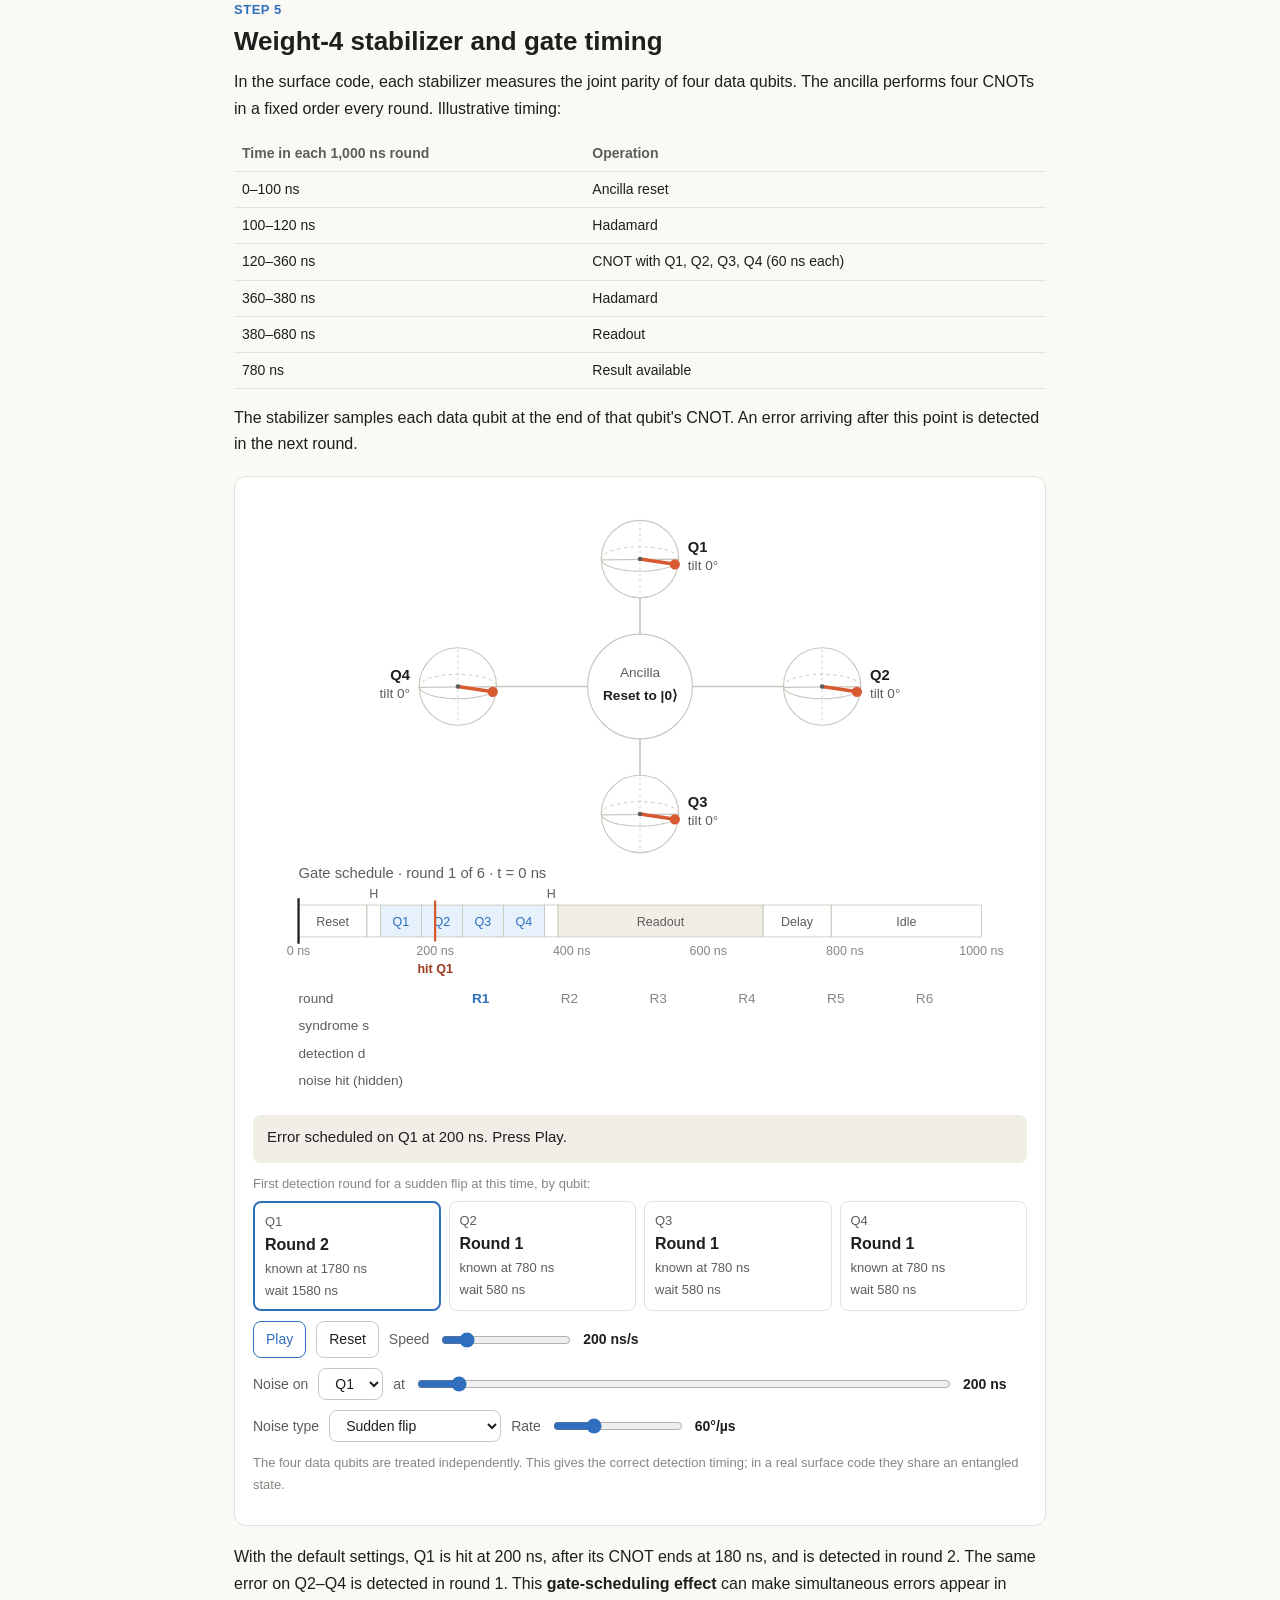
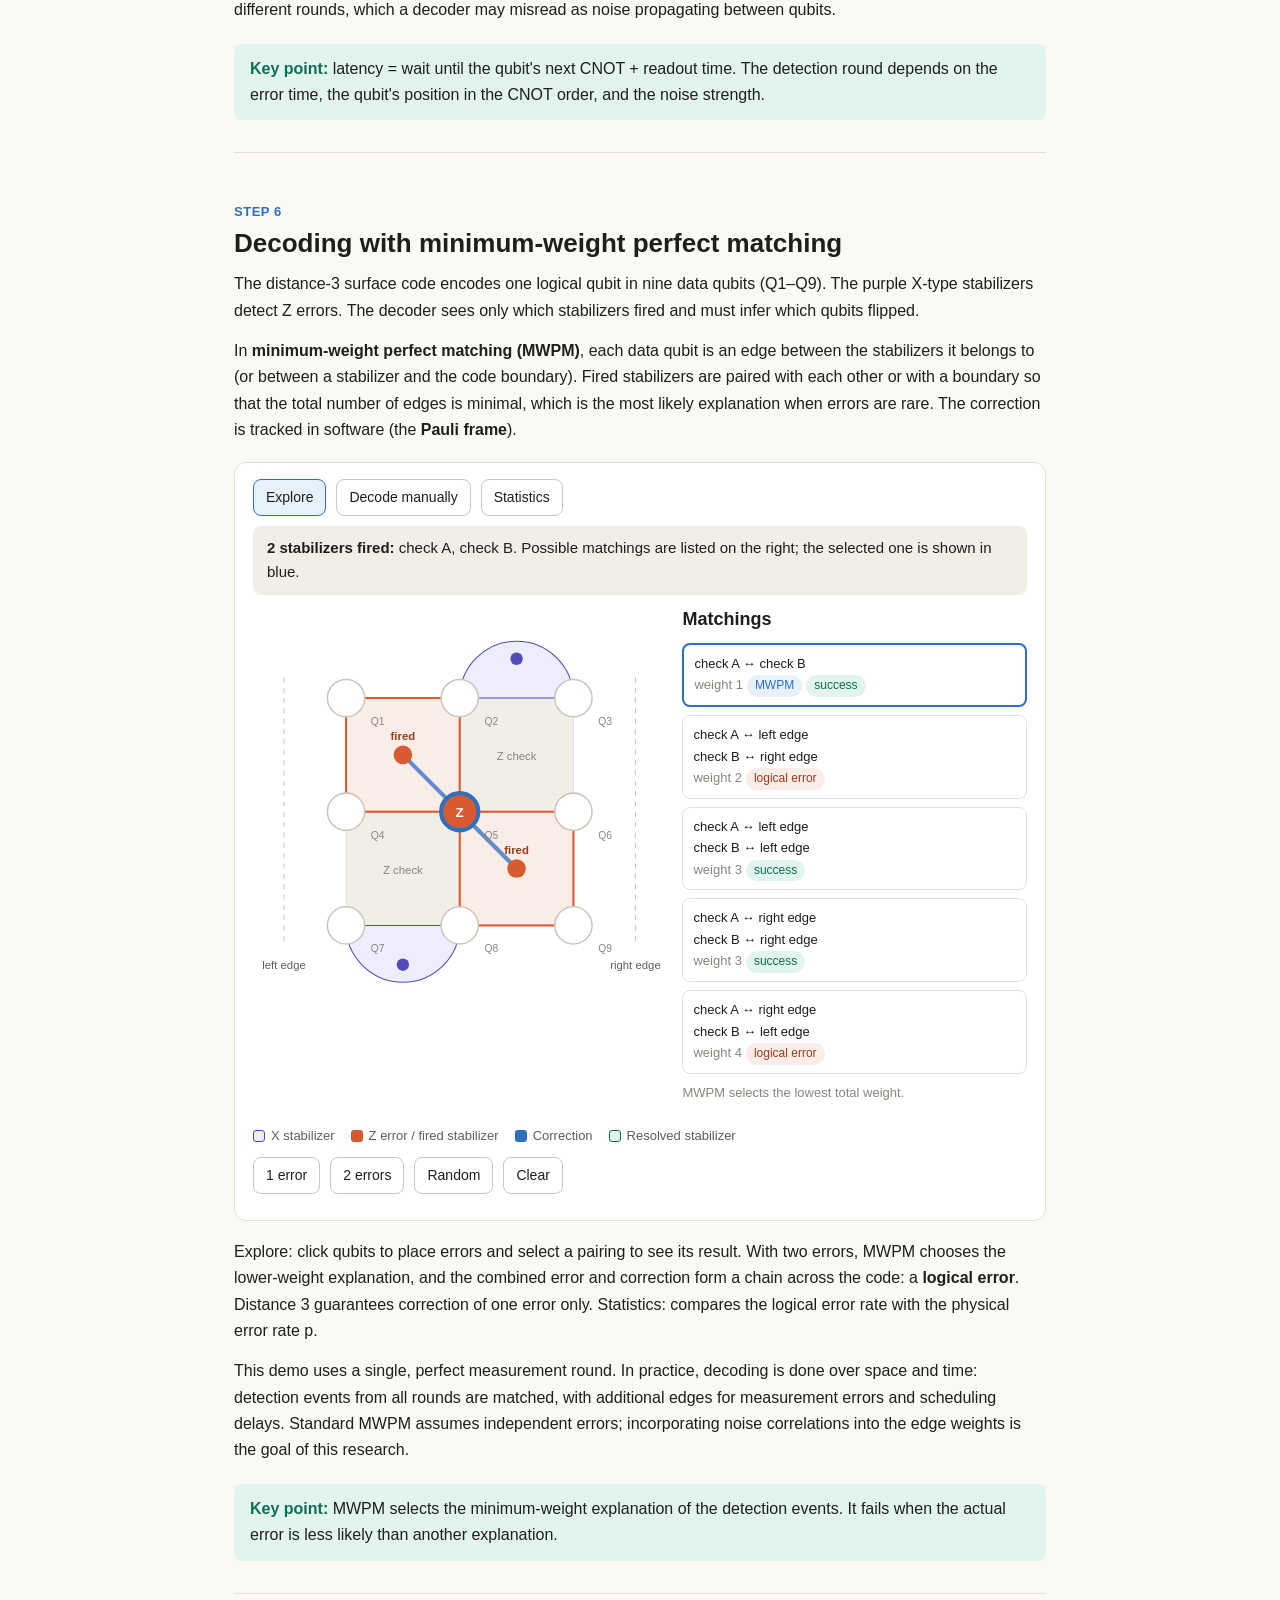
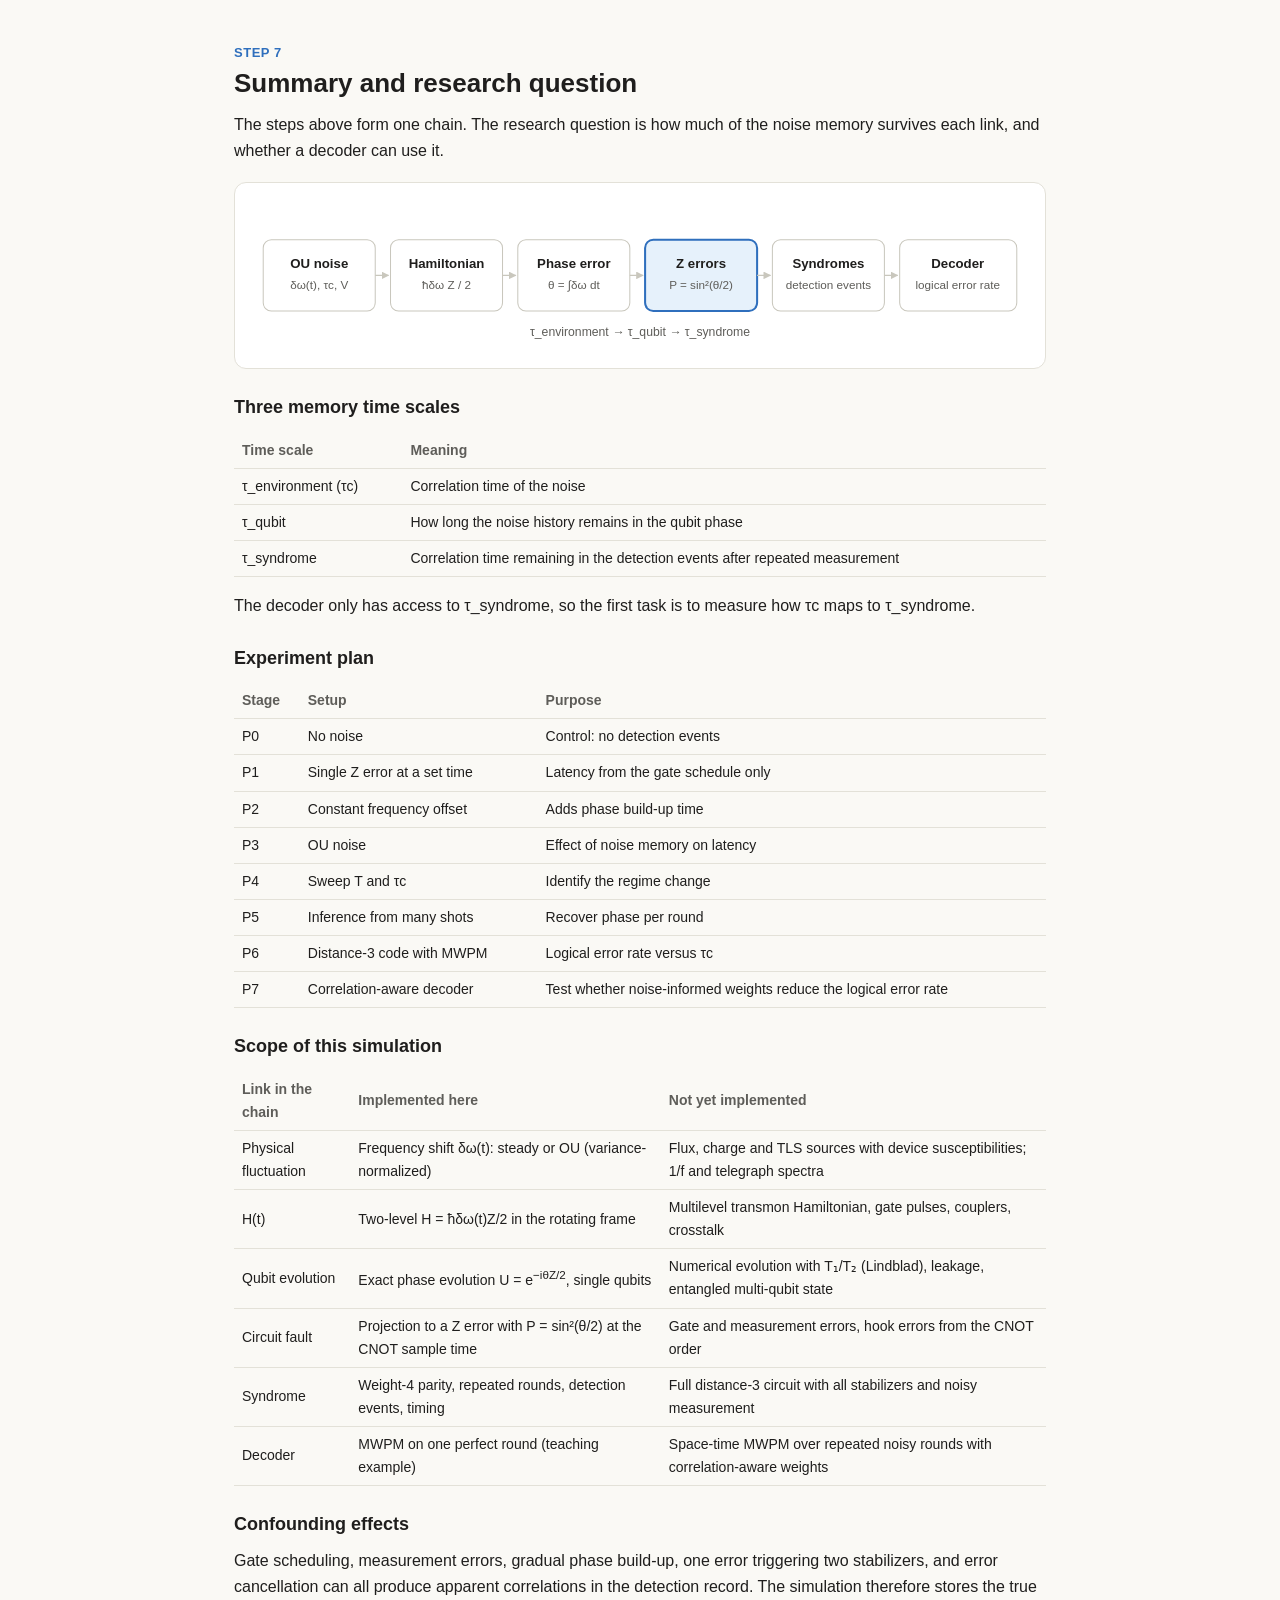
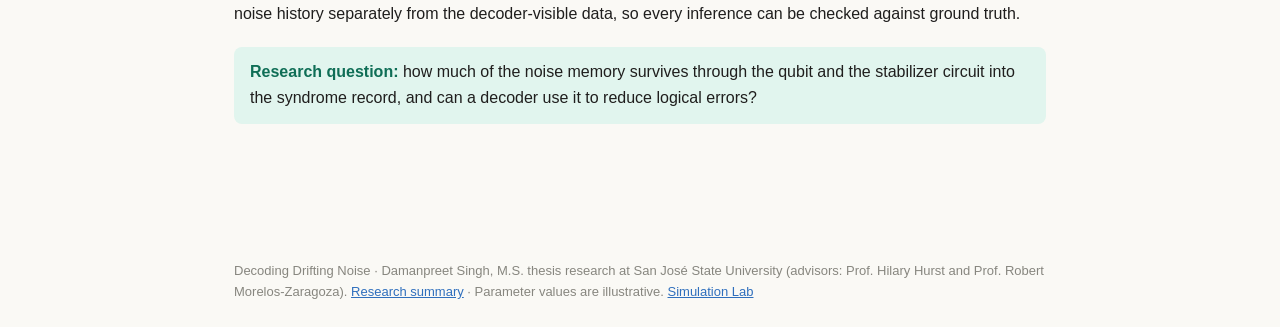
==== commit 4fd0b6c8: "Rename to Decoding Drifting Noise, add personal intro and research summary" ====
--- a/index.html
+++ b/index.html
@@ -3,10 +3,15 @@
 <head>
 <meta charset="utf-8">
 <meta name="viewport" content="width=device-width, initial-scale=1">
-<title>Simulation 1 · From phase noise to error correction</title>
+<title>Decoding Drifting Noise · Interactive walkthrough by Damanpreet Singh</title>
 <meta name="description" content="Interactive walkthrough of how phase noise on a transmon qubit becomes stabilizer detection events and how a decoder corrects it.">
 <link rel="stylesheet" href="css/style.css">
 <style>
+  .start { display: grid; grid-template-columns: repeat(3, minmax(0, 1fr)); gap: 10px; margin: 18px 0 10px; }
+  .start a { display: block; border: 1px solid var(--border); border-radius: var(--radius); background: var(--surface); padding: 12px 14px; text-decoration: none; color: var(--text2); font-size: 14px; }
+  .start a:hover { border-color: var(--accent); }
+  .start b { display: block; color: var(--accent); font-size: 15px; margin-bottom: 2px; }
+  @media (max-width: 680px) { .start { grid-template-columns: 1fr; } }
   .err { font-size: 13px; color: var(--coral-dark); }
   input[type=number] { font: inherit; font-size: 14px; width: 110px; padding: 5px 8px; border: 1px solid var(--border-strong); border-radius: var(--radius); background: var(--surface); color: var(--text); }
 </style>
@@ -14,9 +19,15 @@
 <body>
 
 <header class="hero">
-  <div class="kicker">Simulation 1 · MSQT research</div>
-  <h1>From phase noise to error correction</h1>
-  <p>This project studies how phase noise on a transmon qubit is detected by stabilizer measurements, and how long detection takes. The seven steps below build the model one piece at a time, each with an interactive simulation.</p>
+  <div class="kicker">Interactive research companion · Damanpreet Singh · San José State University</div>
+  <h1>Decoding Drifting Noise</h1>
+  <p>Hi, I'm Daman, an M.S. student in Quantum Technology at San José State University. Real qubits drift: their noise lingers for microseconds instead of resetting every instant. My thesis asks how that memory shows up in surface-code error correction, and whether a decoder can use it.</p>
+  <p>The seven short steps below build the idea one piece at a time, from a single qubit's phase to a working decoder, each with a live simulation you can play with.</p>
+  <div class="start">
+    <a href="report.html"><b>Read the summary →</b>A 5-minute research report: the question, the model and a worked example.</a>
+    <a href="#ch1"><b>Explore step by step ↓</b>Seven interactive steps, no background in error correction needed.</a>
+    <a href="lab.html"><b>Run experiments →</b>Set the noise and gate timing yourself and collect statistics.</a>
+  </div>
   <p class="note">The <a href="lab.html" style="color:var(--accent)">Simulation Lab</a> lets you set every noise and timing parameter directly. All values are illustrative, not device measurements.</p>
 </header>
 
@@ -28,6 +39,7 @@
   <a href="#ch5">Step 5 · Gate timing</a>
   <a href="#ch6">Step 6 · Decoder</a>
   <a href="#ch7">Step 7 · Summary</a>
+  <a href="report.html" style="border-color:var(--accent);color:var(--accent)">Research summary →</a>
   <a href="lab.html" style="border-color:var(--accent);color:var(--accent)">Open the Lab →</a>
   <a href="qutip.html" style="border-color:var(--accent);color:var(--accent)">QuTiP simulation →</a>
 </div></nav>
@@ -259,7 +271,7 @@
 </main>
 
 <footer>
-  Simulation 1 · MSQT research on finite-memory noise and surface-code syndromes. Parameter values are illustrative. <a href="lab.html" style="color:var(--accent)">Simulation Lab</a>
+  Decoding Drifting Noise · Damanpreet Singh, M.S. thesis research at San José State University (advisors: Prof. Hilary Hurst and Prof. Robert Morelos-Zaragoza). <a href="report.html" style="color:var(--accent)">Research summary</a> · Parameter values are illustrative. <a href="lab.html" style="color:var(--accent)">Simulation Lab</a>
 </footer>
 
 <script src="js/common.js"></script>
